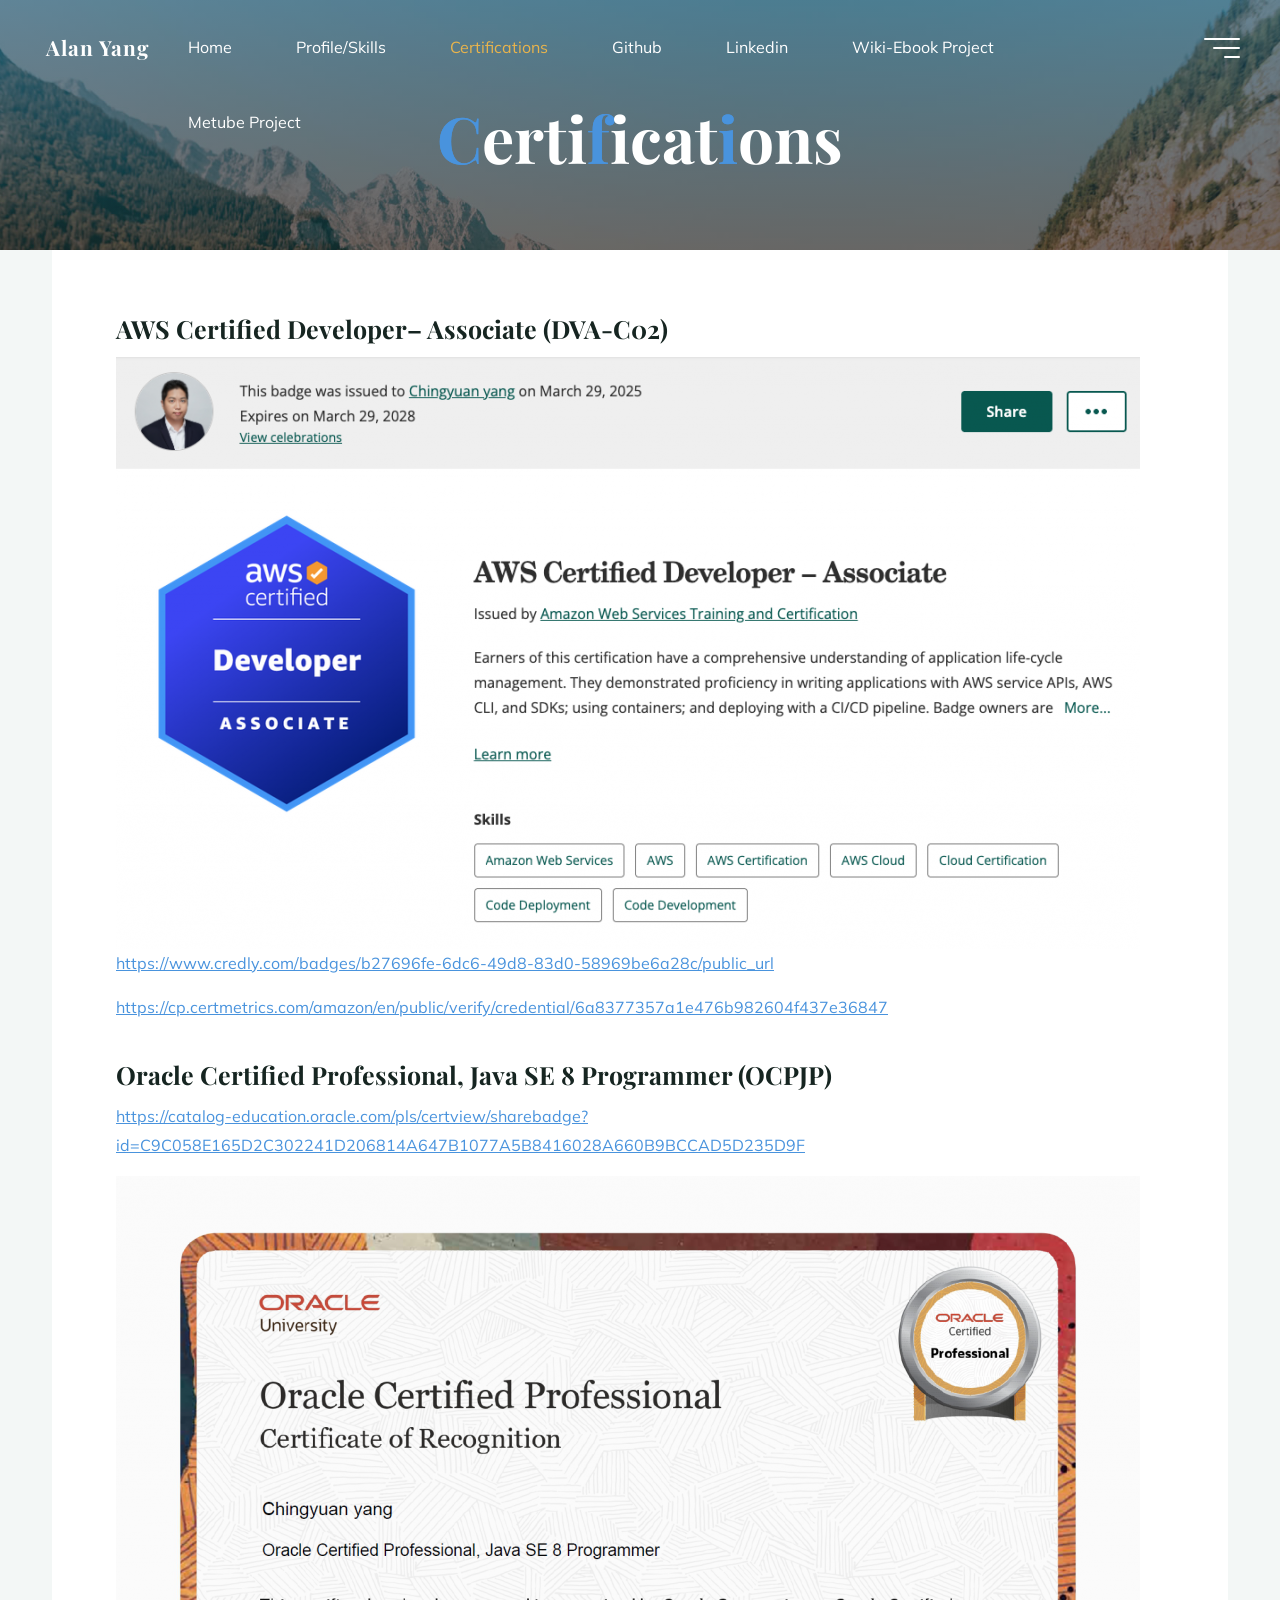
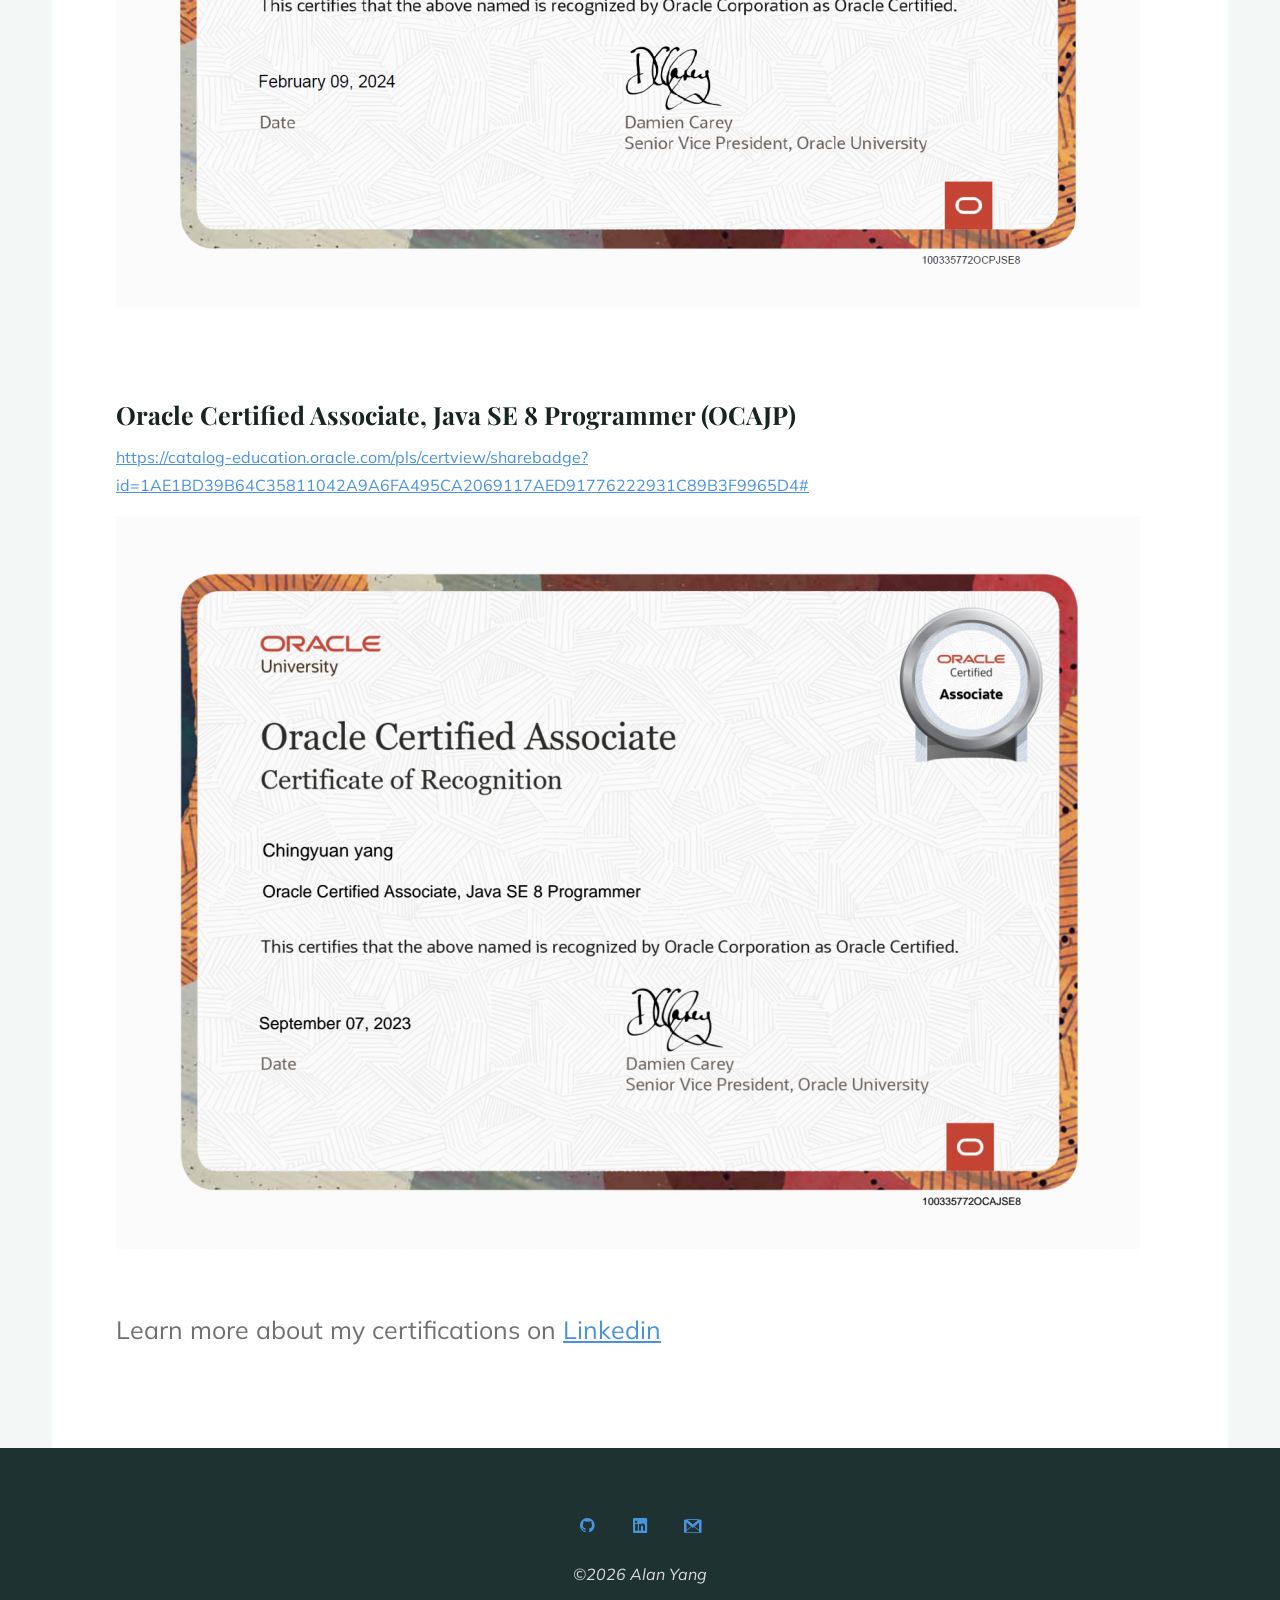
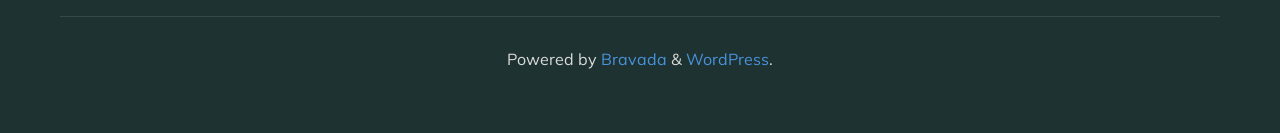
==== certifications/index.html @ 8ad92f8f "Initial static site" ====
<!doctype html>
<html lang="en-US">
  <head>
    <meta
      name="viewport"
      content="width=device-width, user-scalable=yes, initial-scale=1.0"
    />
    <meta http-equiv="X-UA-Compatible" content="IE=edge" />
    <meta charset="UTF-8" />
    <link rel="profile" href="http://gmpg.org/xfn/11" />
    <title>Certifications &#8211; Alan Yang</title>
    <meta name="robots" content="max-image-preview:large" />
    <link rel="dns-prefetch" href="//fonts.googleapis.com" />
    <link
      rel="alternate"
      type="application/rss+xml"
      title="Alan Yang &raquo; Feed"
      href="https://chingyuany.github.io/portfolio/feed/"
    />
    <link
      rel="alternate"
      type="application/rss+xml"
      title="Alan Yang &raquo; Comments Feed"
      href="https://chingyuany.github.io/portfolio/comments/feed/"
    />
    <link
      rel="alternate"
      title="oEmbed (JSON)"
      type="application/json+oembed"
      href="https://chingyuany.github.io/portfolio/wp-json/oembed/1.0/embed?url=https%3A%2F%2Falanyang.pw%2Fcertifications%2F"
    />
    <style id="wp-img-auto-sizes-contain-inline-css">
      img:is([sizes="auto" i], [sizes^="auto," i]) {
        contain-intrinsic-size: 3000px 1500px;
      }
      /*# sourceURL=wp-img-auto-sizes-contain-inline-css */
    </style>
    <style id="wp-emoji-styles-inline-css">
      img.wp-smiley,
      img.emoji {
        display: inline !important;
        border: none !important;
        box-shadow: none !important;
        height: 1em !important;
        width: 1em !important;
        margin: 0 0.07em !important;
        vertical-align: -0.1em !important;
        background: none !important;
        padding: 0 !important;
      }
      /*# sourceURL=wp-emoji-styles-inline-css */
    </style>
    <style id="wp-block-library-inline-css">
      :root {
        --wp-block-synced-color: #7a00df;
        --wp-block-synced-color--rgb: 122, 0, 223;
        --wp-bound-block-color: var(--wp-block-synced-color);
        --wp-editor-canvas-background: #ddd;
        --wp-admin-theme-color: #007cba;
        --wp-admin-theme-color--rgb: 0, 124, 186;
        --wp-admin-theme-color-darker-10: #006ba1;
        --wp-admin-theme-color-darker-10--rgb: 0, 107, 160.5;
        --wp-admin-theme-color-darker-20: #005a87;
        --wp-admin-theme-color-darker-20--rgb: 0, 90, 135;
        --wp-admin-border-width-focus: 2px;
      }
      @media (min-resolution: 192dpi) {
        :root {
          --wp-admin-border-width-focus: 1.5px;
        }
      }
      .wp-element-button {
        cursor: pointer;
      }
      :root .has-very-light-gray-background-color {
        background-color: #eee;
      }
      :root .has-very-dark-gray-background-color {
        background-color: #313131;
      }
      :root .has-very-light-gray-color {
        color: #eee;
      }
      :root .has-very-dark-gray-color {
        color: #313131;
      }
      :root .has-vivid-green-cyan-to-vivid-cyan-blue-gradient-background {
        background: linear-gradient(135deg, #00d084, #0693e3);
      }
      :root .has-purple-crush-gradient-background {
        background: linear-gradient(135deg, #34e2e4, #4721fb 50%, #ab1dfe);
      }
      :root .has-hazy-dawn-gradient-background {
        background: linear-gradient(135deg, #faaca8, #dad0ec);
      }
      :root .has-subdued-olive-gradient-background {
        background: linear-gradient(135deg, #fafae1, #67a671);
      }
      :root .has-atomic-cream-gradient-background {
        background: linear-gradient(135deg, #fdd79a, #004a59);
      }
      :root .has-nightshade-gradient-background {
        background: linear-gradient(135deg, #330968, #31cdcf);
      }
      :root .has-midnight-gradient-background {
        background: linear-gradient(135deg, #020381, #2874fc);
      }
      :root {
        --wp--preset--font-size--normal: 16px;
        --wp--preset--font-size--huge: 42px;
      }
      .has-regular-font-size {
        font-size: 1em;
      }
      .has-larger-font-size {
        font-size: 2.625em;
      }
      .has-normal-font-size {
        font-size: var(--wp--preset--font-size--normal);
      }
      .has-huge-font-size {
        font-size: var(--wp--preset--font-size--huge);
      }
      :root .has-text-align-center {
        text-align: center;
      }
      :root .has-text-align-left {
        text-align: left;
      }
      :root .has-text-align-right {
        text-align: right;
      }
      .has-fit-text {
        white-space: nowrap !important;
      }
      #end-resizable-editor-section {
        display: none;
      }
      .aligncenter {
        clear: both;
      }
      .items-justified-left {
        justify-content: flex-start;
      }
      .items-justified-center {
        justify-content: center;
      }
      .items-justified-right {
        justify-content: flex-end;
      }
      .items-justified-space-between {
        justify-content: space-between;
      }
      .screen-reader-text {
        word-wrap: normal !important;
        border: 0;
        clip-path: inset(50%);
        height: 1px;
        margin: -1px;
        overflow: hidden;
        padding: 0;
        position: absolute;
        width: 1px;
        word-break: normal !important;
      }
      .screen-reader-text:focus {
        background-color: #ddd;
        clip-path: none;
        color: #444;
        display: block;
        font-size: 1em;
        height: auto;
        left: 5px;
        line-height: normal;
        padding: 15px 23px 14px;
        text-decoration: none;
        top: 5px;
        width: auto;
        z-index: 100000;
      }
      html :where(.has-border-color) {
        border-style: solid;
      }
      html
        :where(
          [style^="border-color"],
          [style*=";border-color"],
          [style*="; border-color"]
        ) {
        border-style: solid;
      }
      html
        :where(
          [style^="border-top-color"],
          [style*=";border-top-color"],
          [style*="; border-top-color"]
        ) {
        border-top-style: solid;
      }
      html
        :where(
          [style^="border-right-color"],
          [style*=";border-right-color"],
          [style*="; border-right-color"]
        ) {
        border-right-style: solid;
      }
      html
        :where(
          [style^="border-bottom-color"],
          [style*=";border-bottom-color"],
          [style*="; border-bottom-color"]
        ) {
        border-bottom-style: solid;
      }
      html
        :where(
          [style^="border-left-color"],
          [style*=";border-left-color"],
          [style*="; border-left-color"]
        ) {
        border-left-style: solid;
      }
      html
        :where(
          [style^="border-width"],
          [style*=";border-width"],
          [style*="; border-width"]
        ) {
        border-style: solid;
      }
      html
        :where(
          [style^="border-top-width"],
          [style*=";border-top-width"],
          [style*="; border-top-width"]
        ) {
        border-top-style: solid;
      }
      html
        :where(
          [style^="border-right-width"],
          [style*=";border-right-width"],
          [style*="; border-right-width"]
        ) {
        border-right-style: solid;
      }
      html
        :where(
          [style^="border-bottom-width"],
          [style*=";border-bottom-width"],
          [style*="; border-bottom-width"]
        ) {
        border-bottom-style: solid;
      }
      html
        :where(
          [style^="border-left-width"],
          [style*=";border-left-width"],
          [style*="; border-left-width"]
        ) {
        border-left-style: solid;
      }
      html :where(img[class*="wp-image-"]) {
        height: auto;
        max-width: 100%;
      }
      :where(figure) {
        margin: 0 0 1em;
      }
      html :where(.is-position-sticky) {
        --wp-admin--admin-bar--position-offset: var(
          --wp-admin--admin-bar--height,
          0px
        );
      }
      @media screen and (max-width: 600px) {
        html :where(.is-position-sticky) {
          --wp-admin--admin-bar--position-offset: 0px;
        }
      }

      /*# sourceURL=/wp-includes/css/dist/block-library/common.min.css */
    </style>
    <style id="wp-block-heading-inline-css">
      h1:where(.wp-block-heading).has-background,
      h2:where(.wp-block-heading).has-background,
      h3:where(.wp-block-heading).has-background,
      h4:where(.wp-block-heading).has-background,
      h5:where(.wp-block-heading).has-background,
      h6:where(.wp-block-heading).has-background {
        padding: 1.25em 2.375em;
      }
      h1.has-text-align-left[style*="writing-mode"]:where(
          [style*="vertical-lr"]
        ),
      h1.has-text-align-right[style*="writing-mode"]:where(
          [style*="vertical-rl"]
        ),
      h2.has-text-align-left[style*="writing-mode"]:where(
          [style*="vertical-lr"]
        ),
      h2.has-text-align-right[style*="writing-mode"]:where(
          [style*="vertical-rl"]
        ),
      h3.has-text-align-left[style*="writing-mode"]:where(
          [style*="vertical-lr"]
        ),
      h3.has-text-align-right[style*="writing-mode"]:where(
          [style*="vertical-rl"]
        ),
      h4.has-text-align-left[style*="writing-mode"]:where(
          [style*="vertical-lr"]
        ),
      h4.has-text-align-right[style*="writing-mode"]:where(
          [style*="vertical-rl"]
        ),
      h5.has-text-align-left[style*="writing-mode"]:where(
          [style*="vertical-lr"]
        ),
      h5.has-text-align-right[style*="writing-mode"]:where(
          [style*="vertical-rl"]
        ),
      h6.has-text-align-left[style*="writing-mode"]:where(
          [style*="vertical-lr"]
        ),
      h6.has-text-align-right[style*="writing-mode"]:where(
          [style*="vertical-rl"]
        ) {
        rotate: 180deg;
      }
      /*# sourceURL=https://chingyuany.github.io/portfolio/d2543f05-cde2-4e4e-b334-9ea7fa13bbe0/wp-includes/blocks/heading/style.min.css */
    </style>
    <style id="wp-block-image-inline-css">
      .wp-block-image > a,
      .wp-block-image > figure > a {
        display: inline-block;
      }
      .wp-block-image img {
        box-sizing: border-box;
        height: auto;
        max-width: 100%;
        vertical-align: bottom;
      }
      @media not (prefers-reduced-motion) {
        .wp-block-image img.hide {
          visibility: hidden;
        }
        .wp-block-image img.show {
          animation: show-content-image 0.4s;
        }
      }
      .wp-block-image[style*="border-radius"] img,
      .wp-block-image[style*="border-radius"] > a {
        border-radius: inherit;
      }
      .wp-block-image.has-custom-border img {
        box-sizing: border-box;
      }
      .wp-block-image.aligncenter {
        text-align: center;
      }
      .wp-block-image.alignfull > a,
      .wp-block-image.alignwide > a {
        width: 100%;
      }
      .wp-block-image.alignfull img,
      .wp-block-image.alignwide img {
        height: auto;
        width: 100%;
      }
      .wp-block-image .aligncenter,
      .wp-block-image .alignleft,
      .wp-block-image .alignright,
      .wp-block-image.aligncenter,
      .wp-block-image.alignleft,
      .wp-block-image.alignright {
        display: table;
      }
      .wp-block-image .aligncenter > figcaption,
      .wp-block-image .alignleft > figcaption,
      .wp-block-image .alignright > figcaption,
      .wp-block-image.aligncenter > figcaption,
      .wp-block-image.alignleft > figcaption,
      .wp-block-image.alignright > figcaption {
        caption-side: bottom;
        display: table-caption;
      }
      .wp-block-image .alignleft {
        float: left;
        margin: 0.5em 1em 0.5em 0;
      }
      .wp-block-image .alignright {
        float: right;
        margin: 0.5em 0 0.5em 1em;
      }
      .wp-block-image .aligncenter {
        margin-left: auto;
        margin-right: auto;
      }
      .wp-block-image :where(figcaption) {
        margin-bottom: 1em;
        margin-top: 0.5em;
      }
      .wp-block-image.is-style-circle-mask img {
        border-radius: 9999px;
      }
      @supports ((-webkit-mask-image: none) or (mask-image: none)) or
        (-webkit-mask-image: none) {
        .wp-block-image.is-style-circle-mask img {
          border-radius: 0;
          -webkit-mask-image: url('data:image/svg+xml;utf8,<svg viewBox="0 0 100 100" xmlns="http://www.w3.org/2000/svg"><circle cx="50" cy="50" r="50"/></svg>');
          mask-image: url('data:image/svg+xml;utf8,<svg viewBox="0 0 100 100" xmlns="http://www.w3.org/2000/svg"><circle cx="50" cy="50" r="50"/></svg>');
          mask-mode: alpha;
          -webkit-mask-position: center;
          mask-position: center;
          -webkit-mask-repeat: no-repeat;
          mask-repeat: no-repeat;
          -webkit-mask-size: contain;
          mask-size: contain;
        }
      }
      :root
        :where(
          .wp-block-image.is-style-rounded img,
          .wp-block-image .is-style-rounded img
        ) {
        border-radius: 9999px;
      }
      .wp-block-image figure {
        margin: 0;
      }
      .wp-lightbox-container {
        display: flex;
        flex-direction: column;
        position: relative;
      }
      .wp-lightbox-container img {
        cursor: zoom-in;
      }
      .wp-lightbox-container img:hover + button {
        opacity: 1;
      }
      .wp-lightbox-container button {
        align-items: center;
        backdrop-filter: blur(16px) saturate(180%);
        background-color: rgba(90, 90, 90, 0.25);
        border: none;
        border-radius: 4px;
        cursor: zoom-in;
        display: flex;
        height: 20px;
        justify-content: center;
        opacity: 0;
        padding: 0;
        position: absolute;
        right: 16px;
        text-align: center;
        top: 16px;
        width: 20px;
        z-index: 100;
      }
      @media not (prefers-reduced-motion) {
        .wp-lightbox-container button {
          transition: opacity 0.2s ease;
        }
      }
      .wp-lightbox-container button:focus-visible {
        outline: 3px auto rgba(90, 90, 90, 0.25);
        outline: 3px auto -webkit-focus-ring-color;
        outline-offset: 3px;
      }
      .wp-lightbox-container button:hover {
        cursor: pointer;
        opacity: 1;
      }
      .wp-lightbox-container button:focus {
        opacity: 1;
      }
      .wp-lightbox-container button:focus,
      .wp-lightbox-container button:hover,
      .wp-lightbox-container
        button:not(:hover):not(:active):not(.has-background) {
        background-color: rgba(90, 90, 90, 0.25);
        border: none;
      }
      .wp-lightbox-overlay {
        box-sizing: border-box;
        cursor: zoom-out;
        height: 100vh;
        left: 0;
        overflow: hidden;
        position: fixed;
        top: 0;
        visibility: hidden;
        width: 100%;
        z-index: 100000;
      }
      .wp-lightbox-overlay .wp-lightbox-close-button {
        align-items: center;
        cursor: pointer;
        display: flex;
        font-family: inherit;
        gap: 8px;
        justify-content: center;
        line-height: 1;
        min-height: 40px;
        min-width: 40px;
        padding: 0 4px;
        position: absolute;
        right: calc(env(safe-area-inset-right) + 16px);
        top: calc(env(safe-area-inset-top) + 16px);
        z-index: 5000000;
      }
      .wp-lightbox-overlay .wp-lightbox-close-button:focus,
      .wp-lightbox-overlay .wp-lightbox-close-button:hover,
      .wp-lightbox-overlay
        .wp-lightbox-close-button:not(:hover):not(:active):not(
          .has-background
        ) {
        background: none;
        border: none;
      }
      .wp-lightbox-overlay
        .wp-lightbox-close-button:has(.wp-lightbox-close-text:not([hidden]))
        .wp-lightbox-close-icon
        svg {
        height: 1em;
        width: 1em;
      }
      .wp-lightbox-overlay .wp-lightbox-close-icon svg {
        display: block;
      }
      .wp-lightbox-overlay .wp-lightbox-navigation-button-next,
      .wp-lightbox-overlay .wp-lightbox-navigation-button-prev {
        align-items: center;
        bottom: 16px;
        cursor: pointer;
        display: flex;
        font-family: inherit;
        gap: 4px;
        justify-content: center;
        line-height: 1;
        min-height: 40px;
        min-width: 40px;
        padding: 0 8px;
        position: absolute;
        z-index: 2000002;
      }
      .wp-lightbox-overlay .wp-lightbox-navigation-button-next[hidden],
      .wp-lightbox-overlay .wp-lightbox-navigation-button-prev[hidden] {
        display: none;
      }
      @media (min-width: 960px) {
        .wp-lightbox-overlay .wp-lightbox-navigation-button-next,
        .wp-lightbox-overlay .wp-lightbox-navigation-button-prev {
          bottom: 50%;
          transform: translateY(-50%);
        }
      }
      .wp-lightbox-overlay .wp-lightbox-navigation-button-next:focus,
      .wp-lightbox-overlay .wp-lightbox-navigation-button-next:hover,
      .wp-lightbox-overlay
        .wp-lightbox-navigation-button-next:not(:hover):not(:active):not(
          .has-background
        ),
      .wp-lightbox-overlay .wp-lightbox-navigation-button-prev:focus,
      .wp-lightbox-overlay .wp-lightbox-navigation-button-prev:hover,
      .wp-lightbox-overlay
        .wp-lightbox-navigation-button-prev:not(:hover):not(:active):not(
          .has-background
        ) {
        background: none;
        border: none;
        padding: 0 8px;
      }
      .wp-lightbox-overlay
        .wp-lightbox-navigation-button-next:has(
          .wp-lightbox-navigation-text:not([hidden])
        )
        .wp-lightbox-navigation-icon
        svg,
      .wp-lightbox-overlay
        .wp-lightbox-navigation-button-prev:has(
          .wp-lightbox-navigation-text:not([hidden])
        )
        .wp-lightbox-navigation-icon
        svg {
        display: block;
        height: 1.5em;
        width: 1.5em;
      }
      .wp-lightbox-overlay .wp-lightbox-navigation-button-prev {
        left: calc(env(safe-area-inset-left) + 16px);
      }
      .wp-lightbox-overlay .wp-lightbox-navigation-button-next {
        right: calc(env(safe-area-inset-right) + 16px);
      }
      .wp-lightbox-overlay .wp-lightbox-navigation-icon svg {
        vertical-align: middle;
      }
      .wp-lightbox-overlay .lightbox-image-container {
        height: var(--wp--lightbox-container-height);
        left: 50%;
        overflow: hidden;
        position: absolute;
        top: 50%;
        transform: translate(-50%, -50%);
        transform-origin: top left;
        width: var(--wp--lightbox-container-width);
        z-index: 2000001;
      }
      .wp-lightbox-overlay .wp-block-image {
        align-items: center;
        box-sizing: border-box;
        display: flex;
        height: 100%;
        justify-content: center;
        margin: 0;
        position: relative;
        transform-origin: 0 0;
        width: 100%;
        z-index: 3000000;
      }
      .wp-lightbox-overlay .wp-block-image img {
        height: var(--wp--lightbox-image-height);
        min-height: var(--wp--lightbox-image-height);
        min-width: var(--wp--lightbox-image-width);
        width: var(--wp--lightbox-image-width);
      }
      .wp-lightbox-overlay .wp-block-image figcaption {
        display: none;
      }
      .wp-lightbox-overlay button {
        background: none;
        border: none;
      }
      .wp-lightbox-overlay .scrim {
        background-color: #fff;
        height: 100%;
        opacity: 0.9;
        position: absolute;
        width: 100%;
        z-index: 2000000;
      }
      .wp-lightbox-overlay.active {
        visibility: visible;
      }
      @media not (prefers-reduced-motion) {
        .wp-lightbox-overlay.active {
          animation: turn-on-visibility 0.25s both;
        }
        .wp-lightbox-overlay.active img {
          animation: turn-on-visibility 0.35s both;
        }
        .wp-lightbox-overlay.show-closing-animation:not(.active) {
          animation: turn-off-visibility 0.35s both;
        }
        .wp-lightbox-overlay.show-closing-animation:not(.active) img {
          animation: turn-off-visibility 0.25s both;
        }
        .wp-lightbox-overlay.zoom.active {
          animation: none;
          opacity: 1;
          visibility: visible;
        }
        .wp-lightbox-overlay.zoom.active .lightbox-image-container {
          animation: lightbox-zoom-in 0.4s;
        }
        .wp-lightbox-overlay.zoom.active .lightbox-image-container img {
          animation: none;
        }
        .wp-lightbox-overlay.zoom.active .scrim {
          animation: turn-on-visibility 0.4s forwards;
        }
        .wp-lightbox-overlay.zoom.show-closing-animation:not(.active) {
          animation: none;
        }
        .wp-lightbox-overlay.zoom.show-closing-animation:not(.active)
          .lightbox-image-container {
          animation: lightbox-zoom-out 0.4s;
        }
        .wp-lightbox-overlay.zoom.show-closing-animation:not(.active)
          .lightbox-image-container
          img {
          animation: none;
        }
        .wp-lightbox-overlay.zoom.show-closing-animation:not(.active) .scrim {
          animation: turn-off-visibility 0.4s forwards;
        }
      }
      @keyframes show-content-image {
        0% {
          visibility: hidden;
        }
        99% {
          visibility: hidden;
        }
        to {
          visibility: visible;
        }
      }
      @keyframes turn-on-visibility {
        0% {
          opacity: 0;
        }
        to {
          opacity: 1;
        }
      }
      @keyframes turn-off-visibility {
        0% {
          opacity: 1;
          visibility: visible;
        }
        99% {
          opacity: 0;
          visibility: visible;
        }
        to {
          opacity: 0;
          visibility: hidden;
        }
      }
      @keyframes lightbox-zoom-in {
        0% {
          transform: translate(
              calc(
                (-100vw + var(--wp--lightbox-scrollbar-width)) / 2 +
                  var(--wp--lightbox-initial-left-position)
              ),
              calc(-50vh + var(--wp--lightbox-initial-top-position))
            )
            scale(var(--wp--lightbox-scale));
        }
        to {
          transform: translate(-50%, -50%) scale(1);
        }
      }
      @keyframes lightbox-zoom-out {
        0% {
          transform: translate(-50%, -50%) scale(1);
          visibility: visible;
        }
        99% {
          visibility: visible;
        }
        to {
          transform: translate(
              calc(
                (-100vw + var(--wp--lightbox-scrollbar-width)) / 2 +
                  var(--wp--lightbox-initial-left-position)
              ),
              calc(-50vh + var(--wp--lightbox-initial-top-position))
            )
            scale(var(--wp--lightbox-scale));
          visibility: hidden;
        }
      }
      /*# sourceURL=https://chingyuany.github.io/portfolio/d2543f05-cde2-4e4e-b334-9ea7fa13bbe0/wp-includes/blocks/image/style.min.css */
    </style>
    <style id="wp-block-paragraph-inline-css">
      .is-small-text {
        font-size: 0.875em;
      }
      .is-regular-text {
        font-size: 1em;
      }
      .is-large-text {
        font-size: 2.25em;
      }
      .is-larger-text {
        font-size: 3em;
      }
      .has-drop-cap:not(:focus):first-letter {
        float: left;
        font-size: 8.4em;
        font-style: normal;
        font-weight: 100;
        line-height: 0.68;
        margin: 0.05em 0.1em 0 0;
        text-transform: uppercase;
      }
      body.rtl .has-drop-cap:not(:focus):first-letter {
        float: none;
        margin-left: 0.1em;
      }
      p.has-drop-cap.has-background {
        overflow: hidden;
      }
      :root :where(p.has-background) {
        padding: 1.25em 2.375em;
      }
      :where(p.has-text-color:not(.has-link-color)) a {
        color: inherit;
      }
      p.has-text-align-left[style*="writing-mode:vertical-lr"],
      p.has-text-align-right[style*="writing-mode:vertical-rl"] {
        rotate: 180deg;
      }
      /*# sourceURL=https://chingyuany.github.io/portfolio/d2543f05-cde2-4e4e-b334-9ea7fa13bbe0/wp-includes/blocks/paragraph/style.min.css */
    </style>

    <style id="classic-theme-styles-inline-css">
      /*! This file is auto-generated */
      .wp-block-button__link {
        color: #fff;
        background-color: #32373c;
        border-radius: 9999px;
        box-shadow: none;
        text-decoration: none;
        padding: calc(0.667em + 2px) calc(1.333em + 2px);
        font-size: 1.125em;
      }
      .wp-block-file__button {
        background: #32373c;
        color: #fff;
        text-decoration: none;
      }
      /*# sourceURL=/wp-includes/css/classic-themes.min.css */
    </style>

    <style id="global-styles-inline-css">
      :root {
        --wp--preset--aspect-ratio--square: 1;
        --wp--preset--aspect-ratio--4-3: 4/3;
        --wp--preset--aspect-ratio--3-4: 3/4;
        --wp--preset--aspect-ratio--3-2: 3/2;
        --wp--preset--aspect-ratio--2-3: 2/3;
        --wp--preset--aspect-ratio--16-9: 16/9;
        --wp--preset--aspect-ratio--9-16: 9/16;
        --wp--preset--color--black: #000000;
        --wp--preset--color--cyan-bluish-gray: #abb8c3;
        --wp--preset--color--white: #ffffff;
        --wp--preset--color--pale-pink: #f78da7;
        --wp--preset--color--vivid-red: #cf2e2e;
        --wp--preset--color--luminous-vivid-orange: #ff6900;
        --wp--preset--color--luminous-vivid-amber: #fcb900;
        --wp--preset--color--light-green-cyan: #7bdcb5;
        --wp--preset--color--vivid-green-cyan: #00d084;
        --wp--preset--color--pale-cyan-blue: #8ed1fc;
        --wp--preset--color--vivid-cyan-blue: #0693e3;
        --wp--preset--color--vivid-purple: #9b51e0;
        --wp--preset--color--accent-1: #4993dd;
        --wp--preset--color--accent-2: #0f8b8d;
        --wp--preset--color--headings: #162521;
        --wp--preset--color--sitetext: #707070;
        --wp--preset--color--sitebg: #ffffff;
        --wp--preset--gradient--vivid-cyan-blue-to-vivid-purple: linear-gradient(
          135deg,
          rgb(6, 147, 227) 0%,
          rgb(155, 81, 224) 100%
        );
        --wp--preset--gradient--light-green-cyan-to-vivid-green-cyan: linear-gradient(
          135deg,
          rgb(122, 220, 180) 0%,
          rgb(0, 208, 130) 100%
        );
        --wp--preset--gradient--luminous-vivid-amber-to-luminous-vivid-orange: linear-gradient(
          135deg,
          rgb(252, 185, 0) 0%,
          rgb(255, 105, 0) 100%
        );
        --wp--preset--gradient--luminous-vivid-orange-to-vivid-red: linear-gradient(
          135deg,
          rgb(255, 105, 0) 0%,
          rgb(207, 46, 46) 100%
        );
        --wp--preset--gradient--very-light-gray-to-cyan-bluish-gray: linear-gradient(
          135deg,
          rgb(238, 238, 238) 0%,
          rgb(169, 184, 195) 100%
        );
        --wp--preset--gradient--cool-to-warm-spectrum: linear-gradient(
          135deg,
          rgb(74, 234, 220) 0%,
          rgb(151, 120, 209) 20%,
          rgb(207, 42, 186) 40%,
          rgb(238, 44, 130) 60%,
          rgb(251, 105, 98) 80%,
          rgb(254, 248, 76) 100%
        );
        --wp--preset--gradient--blush-light-purple: linear-gradient(
          135deg,
          rgb(255, 206, 236) 0%,
          rgb(152, 150, 240) 100%
        );
        --wp--preset--gradient--blush-bordeaux: linear-gradient(
          135deg,
          rgb(254, 205, 165) 0%,
          rgb(254, 45, 45) 50%,
          rgb(107, 0, 62) 100%
        );
        --wp--preset--gradient--luminous-dusk: linear-gradient(
          135deg,
          rgb(255, 203, 112) 0%,
          rgb(199, 81, 192) 50%,
          rgb(65, 88, 208) 100%
        );
        --wp--preset--gradient--pale-ocean: linear-gradient(
          135deg,
          rgb(255, 245, 203) 0%,
          rgb(182, 227, 212) 50%,
          rgb(51, 167, 181) 100%
        );
        --wp--preset--gradient--electric-grass: linear-gradient(
          135deg,
          rgb(202, 248, 128) 0%,
          rgb(113, 206, 126) 100%
        );
        --wp--preset--gradient--midnight: linear-gradient(
          135deg,
          rgb(2, 3, 129) 0%,
          rgb(40, 116, 252) 100%
        );
        --wp--preset--font-size--small: 10px;
        --wp--preset--font-size--medium: 20px;
        --wp--preset--font-size--large: 25px;
        --wp--preset--font-size--x-large: 42px;
        --wp--preset--font-size--normal: 16px;
        --wp--preset--font-size--larger: 40px;
        --wp--preset--spacing--20: 0.44rem;
        --wp--preset--spacing--30: 0.67rem;
        --wp--preset--spacing--40: 1rem;
        --wp--preset--spacing--50: 1.5rem;
        --wp--preset--spacing--60: 2.25rem;
        --wp--preset--spacing--70: 3.38rem;
        --wp--preset--spacing--80: 5.06rem;
        --wp--preset--shadow--natural: 6px 6px 9px rgba(0, 0, 0, 0.2);
        --wp--preset--shadow--deep: 12px 12px 50px rgba(0, 0, 0, 0.4);
        --wp--preset--shadow--sharp: 6px 6px 0px rgba(0, 0, 0, 0.2);
        --wp--preset--shadow--outlined:
          6px 6px 0px -3px rgb(255, 255, 255), 6px 6px rgb(0, 0, 0);
        --wp--preset--shadow--crisp: 6px 6px 0px rgb(0, 0, 0);
      }
      .wp-block-button {
        --wp--preset--dimension--25: 25%;
        --wp--preset--dimension--50: 50%;
        --wp--preset--dimension--75: 75%;
        --wp--preset--dimension--100: 100%;
      }
      :where(body) {
        margin: 0;
      }
      :where(.is-layout-flex) {
        gap: 0.5em;
      }
      :where(.is-layout-grid) {
        gap: 0.5em;
      }
      body .is-layout-flex {
        display: flex;
      }
      .is-layout-flex {
        flex-wrap: wrap;
        align-items: center;
      }
      .is-layout-flex > :is(*, div) {
        margin: 0;
      }
      body .is-layout-grid {
        display: grid;
      }
      .is-layout-grid > :is(*, div) {
        margin: 0;
      }
      body {
        padding-top: 0px;
        padding-right: 0px;
        padding-bottom: 0px;
        padding-left: 0px;
      }
      :root :where(.wp-element-button, .wp-block-button__link) {
        background-color: #32373c;
        border-width: 0;
        color: #fff;
        font-family: inherit;
        font-size: inherit;
        font-style: inherit;
        font-weight: inherit;
        letter-spacing: inherit;
        line-height: inherit;
        padding-top: calc(0.667em + 2px);
        padding-right: calc(1.333em + 2px);
        padding-bottom: calc(0.667em + 2px);
        padding-left: calc(1.333em + 2px);
        text-decoration: none;
        text-transform: inherit;
      }
      .has-black-color {
        color: var(--wp--preset--color--black) !important;
      }
      .has-cyan-bluish-gray-color {
        color: var(--wp--preset--color--cyan-bluish-gray) !important;
      }
      .has-white-color {
        color: var(--wp--preset--color--white) !important;
      }
      .has-pale-pink-color {
        color: var(--wp--preset--color--pale-pink) !important;
      }
      .has-vivid-red-color {
        color: var(--wp--preset--color--vivid-red) !important;
      }
      .has-luminous-vivid-orange-color {
        color: var(--wp--preset--color--luminous-vivid-orange) !important;
      }
      .has-luminous-vivid-amber-color {
        color: var(--wp--preset--color--luminous-vivid-amber) !important;
      }
      .has-light-green-cyan-color {
        color: var(--wp--preset--color--light-green-cyan) !important;
      }
      .has-vivid-green-cyan-color {
        color: var(--wp--preset--color--vivid-green-cyan) !important;
      }
      .has-pale-cyan-blue-color {
        color: var(--wp--preset--color--pale-cyan-blue) !important;
      }
      .has-vivid-cyan-blue-color {
        color: var(--wp--preset--color--vivid-cyan-blue) !important;
      }
      .has-vivid-purple-color {
        color: var(--wp--preset--color--vivid-purple) !important;
      }
      .has-accent-1-color {
        color: var(--wp--preset--color--accent-1) !important;
      }
      .has-accent-2-color {
        color: var(--wp--preset--color--accent-2) !important;
      }
      .has-headings-color {
        color: var(--wp--preset--color--headings) !important;
      }
      .has-sitetext-color {
        color: var(--wp--preset--color--sitetext) !important;
      }
      .has-sitebg-color {
        color: var(--wp--preset--color--sitebg) !important;
      }
      .has-black-background-color {
        background-color: var(--wp--preset--color--black) !important;
      }
      .has-cyan-bluish-gray-background-color {
        background-color: var(--wp--preset--color--cyan-bluish-gray) !important;
      }
      .has-white-background-color {
        background-color: var(--wp--preset--color--white) !important;
      }
      .has-pale-pink-background-color {
        background-color: var(--wp--preset--color--pale-pink) !important;
      }
      .has-vivid-red-background-color {
        background-color: var(--wp--preset--color--vivid-red) !important;
      }
      .has-luminous-vivid-orange-background-color {
        background-color: var(
          --wp--preset--color--luminous-vivid-orange
        ) !important;
      }
      .has-luminous-vivid-amber-background-color {
        background-color: var(
          --wp--preset--color--luminous-vivid-amber
        ) !important;
      }
      .has-light-green-cyan-background-color {
        background-color: var(--wp--preset--color--light-green-cyan) !important;
      }
      .has-vivid-green-cyan-background-color {
        background-color: var(--wp--preset--color--vivid-green-cyan) !important;
      }
      .has-pale-cyan-blue-background-color {
        background-color: var(--wp--preset--color--pale-cyan-blue) !important;
      }
      .has-vivid-cyan-blue-background-color {
        background-color: var(--wp--preset--color--vivid-cyan-blue) !important;
      }
      .has-vivid-purple-background-color {
        background-color: var(--wp--preset--color--vivid-purple) !important;
      }
      .has-accent-1-background-color {
        background-color: var(--wp--preset--color--accent-1) !important;
      }
      .has-accent-2-background-color {
        background-color: var(--wp--preset--color--accent-2) !important;
      }
      .has-headings-background-color {
        background-color: var(--wp--preset--color--headings) !important;
      }
      .has-sitetext-background-color {
        background-color: var(--wp--preset--color--sitetext) !important;
      }
      .has-sitebg-background-color {
        background-color: var(--wp--preset--color--sitebg) !important;
      }
      .has-black-border-color {
        border-color: var(--wp--preset--color--black) !important;
      }
      .has-cyan-bluish-gray-border-color {
        border-color: var(--wp--preset--color--cyan-bluish-gray) !important;
      }
      .has-white-border-color {
        border-color: var(--wp--preset--color--white) !important;
      }
      .has-pale-pink-border-color {
        border-color: var(--wp--preset--color--pale-pink) !important;
      }
      .has-vivid-red-border-color {
        border-color: var(--wp--preset--color--vivid-red) !important;
      }
      .has-luminous-vivid-orange-border-color {
        border-color: var(
          --wp--preset--color--luminous-vivid-orange
        ) !important;
      }
      .has-luminous-vivid-amber-border-color {
        border-color: var(--wp--preset--color--luminous-vivid-amber) !important;
      }
      .has-light-green-cyan-border-color {
        border-color: var(--wp--preset--color--light-green-cyan) !important;
      }
      .has-vivid-green-cyan-border-color {
        border-color: var(--wp--preset--color--vivid-green-cyan) !important;
      }
      .has-pale-cyan-blue-border-color {
        border-color: var(--wp--preset--color--pale-cyan-blue) !important;
      }
      .has-vivid-cyan-blue-border-color {
        border-color: var(--wp--preset--color--vivid-cyan-blue) !important;
      }
      .has-vivid-purple-border-color {
        border-color: var(--wp--preset--color--vivid-purple) !important;
      }
      .has-accent-1-border-color {
        border-color: var(--wp--preset--color--accent-1) !important;
      }
      .has-accent-2-border-color {
        border-color: var(--wp--preset--color--accent-2) !important;
      }
      .has-headings-border-color {
        border-color: var(--wp--preset--color--headings) !important;
      }
      .has-sitetext-border-color {
        border-color: var(--wp--preset--color--sitetext) !important;
      }
      .has-sitebg-border-color {
        border-color: var(--wp--preset--color--sitebg) !important;
      }
      .has-vivid-cyan-blue-to-vivid-purple-gradient-background {
        background: var(
          --wp--preset--gradient--vivid-cyan-blue-to-vivid-purple
        ) !important;
      }
      .has-light-green-cyan-to-vivid-green-cyan-gradient-background {
        background: var(
          --wp--preset--gradient--light-green-cyan-to-vivid-green-cyan
        ) !important;
      }
      .has-luminous-vivid-amber-to-luminous-vivid-orange-gradient-background {
        background: var(
          --wp--preset--gradient--luminous-vivid-amber-to-luminous-vivid-orange
        ) !important;
      }
      .has-luminous-vivid-orange-to-vivid-red-gradient-background {
        background: var(
          --wp--preset--gradient--luminous-vivid-orange-to-vivid-red
        ) !important;
      }
      .has-very-light-gray-to-cyan-bluish-gray-gradient-background {
        background: var(
          --wp--preset--gradient--very-light-gray-to-cyan-bluish-gray
        ) !important;
      }
      .has-cool-to-warm-spectrum-gradient-background {
        background: var(
          --wp--preset--gradient--cool-to-warm-spectrum
        ) !important;
      }
      .has-blush-light-purple-gradient-background {
        background: var(--wp--preset--gradient--blush-light-purple) !important;
      }
      .has-blush-bordeaux-gradient-background {
        background: var(--wp--preset--gradient--blush-bordeaux) !important;
      }
      .has-luminous-dusk-gradient-background {
        background: var(--wp--preset--gradient--luminous-dusk) !important;
      }
      .has-pale-ocean-gradient-background {
        background: var(--wp--preset--gradient--pale-ocean) !important;
      }
      .has-electric-grass-gradient-background {
        background: var(--wp--preset--gradient--electric-grass) !important;
      }
      .has-midnight-gradient-background {
        background: var(--wp--preset--gradient--midnight) !important;
      }
      .has-small-font-size {
        font-size: var(--wp--preset--font-size--small) !important;
      }
      .has-medium-font-size {
        font-size: var(--wp--preset--font-size--medium) !important;
      }
      .has-large-font-size {
        font-size: var(--wp--preset--font-size--large) !important;
      }
      .has-x-large-font-size {
        font-size: var(--wp--preset--font-size--x-large) !important;
      }
      .has-normal-font-size {
        font-size: var(--wp--preset--font-size--normal) !important;
      }
      .has-larger-font-size {
        font-size: var(--wp--preset--font-size--larger) !important;
      }
      /*# sourceURL=global-styles-inline-css */
    </style>

    <link
      rel="stylesheet"
      id="bravada-themefonts-css"
      href="https://chingyuany.github.io/portfolio/d2543f05-cde2-4e4e-b334-9ea7fa13bbe0/wp-content/themes/bravada/resources/fonts/fontfaces.css?ver=1.1.4"
      media="all"
    />
    <link
      rel="stylesheet"
      id="bravada-googlefonts-css"
      href="//fonts.googleapis.com/css?family=Muli:|Playfair+Display:|Muli:100,200,300,400,500,600,700,800,900|Playfair+Display:700&#038;ver=1.1.4"
      media="all"
    />
    <link
      rel="stylesheet"
      id="bravada-main-css"
      href="https://chingyuany.github.io/portfolio/d2543f05-cde2-4e4e-b334-9ea7fa13bbe0/wp-content/themes/bravada/style.css?ver=1.1.4"
      media="all"
    />
    <style id="bravada-main-inline-css">
      body:not(.bravada-landing-page) #container,
      #colophon-inside,
      .footer-inside,
      #breadcrumbs-container-inside {
        margin: 0 auto;
        max-width: 1240px;
      }
      body:not(.bravada-landing-page) #container {
        max-width: calc(1240px - 4em);
      }
      #primary {
        width: 320px;
      }
      #secondary {
        width: 320px;
      }
      #container.one-column .main {
        width: 100%;
      }
      #container.two-columns-right #secondary {
        float: right;
      }
      #container.two-columns-right .main,
      .two-columns-right #breadcrumbs {
        width: calc(100% - 320px);
        float: left;
      }
      #container.two-columns-left #primary {
        float: left;
      }
      #container.two-columns-left .main,
      .two-columns-left #breadcrumbs {
        width: calc(100% - 320px);
        float: right;
      }
      #container.three-columns-right #primary,
      #container.three-columns-left #primary,
      #container.three-columns-sided #primary {
        float: left;
      }
      #container.three-columns-right #secondary,
      #container.three-columns-left #secondary,
      #container.three-columns-sided #secondary {
        float: left;
      }
      #container.three-columns-right #primary,
      #container.three-columns-left #secondary {
        margin-left: 0%;
        margin-right: 0%;
      }
      #container.three-columns-right .main,
      .three-columns-right #breadcrumbs {
        width: calc(100% - 640px);
        float: left;
      }
      #container.three-columns-left .main,
      .three-columns-left #breadcrumbs {
        width: calc(100% - 640px);
        float: right;
      }
      #container.three-columns-sided #secondary {
        float: right;
      }
      #container.three-columns-sided .main,
      .three-columns-sided #breadcrumbs {
        width: calc(100% - 640px);
        float: right;
      }
      .three-columns-sided #breadcrumbs {
        margin: 0 calc(0% + 320px) 0 -1920px;
      }
      html {
        font-family: Muli;
        font-size: 16px;
        font-weight: 400;
        line-height: 1.8;
      }
      #site-title {
        font-family: Playfair Display;
        font-size: 1.3em;
        font-weight: 700;
      }
      #site-text {
      }
      nav#mobile-menu #mobile-nav a {
        font-family: Playfair Display;
        font-size: 2.5em;
        font-weight: 700;
        font-size: clamp(1.3rem, 5vw, 2.5em);
      }
      nav#mobile-menu #mobile-nav ul.sub-menu a {
        font-size: clamp(1.1rem, 4vw, 2em);
      }
      nav#mobile-menu input[type="search"] {
        font-family: Playfair Display;
      }
      .widget-title,
      #comments-title,
      #reply-title,
      .related-posts .related-main-title,
      .main .author-info .page-title {
        font-family: Playfair Display;
        font-size: 1.2em;
        font-weight: 700;
        line-height: 2;
        margin-bottom: 0.5em;
      }
      .widget-title::after,
      #comments-title::after,
      #reply-title::after,
      .related-posts .related-main-title::after {
        margin-bottom: 0.5em;
      }
      .widget-container {
        font-family: Muli;
        font-size: 1em;
        font-weight: 400;
      }
      .widget-container ul li {
        line-height: 1.8;
      }
      .entry-title,
      .main .page-title {
        font-family: Playfair Display;
        font-size: 1.7em;
        font-weight: 700;
      }
      body:not(.single) .entry-meta > span {
        font-family: Muli;
        font-size: 1em;
        font-weight: 300;
      } /* single post titles/metas */
      #header-page-title .entry-title,
      .singular-title,
      .lp-staticslider .staticslider-caption-title,
      .seriousslider-theme .seriousslider-caption-title {
        font-family: Playfair Display;
        font-size: 5em;
        font-weight: 700;
        font-size: clamp(2.5em, 5vw, 5em);
        line-height: 1.3;
      }
      .single .entry-meta > span {
        font-family: Muli;
        font-size: 1.1em;
        font-weight: 300;
      }
      h1 {
        font-size: 2.33em;
      }
      h2 {
        font-size: 2.06em;
      }
      h3 {
        font-size: 1.79em;
      }
      h4 {
        font-size: 1.52em;
      }
      h5 {
        font-size: 1.25em;
      }
      h6 {
        font-size: 0.98em;
      }
      h1,
      h2,
      h3,
      h4 {
        font-family: Playfair Display;
        font-weight: 700;
      }
      .entry-content h1,
      .entry-summary h1,
      .entry-content h2,
      .entry-summary h2,
      .entry-content h3,
      .entry-summary h3,
      .entry-content h4,
      .entry-summary h4,
      .entry-content h5,
      .entry-summary h5,
      .entry-content h6,
      .entry-summary h6 {
        line-height: 1.2;
        margin-bottom: 0.5em;
      }
      .lp-section-header .lp-section-desc,
      .lp-box-title,
      .lp-tt-title,
      #nav-fixed a + a,
      #nav-below span,
      .lp-blocks.lp-blocks1 .lp-block .lp-block-readmore {
        font-family: Playfair Display;
      }
      .lp-section-header .lp-section-title {
        font-family: Muli;
      }
      blockquote cite {
        font-family: Muli;
      }
      :root {
        --bravada-accent-1: #4993dd;
        --bravada-accent-2: #0f8b8d;
      }
      .bravada-accent-1 {
        color: #4993dd;
      }
      .bravada-accent-2 {
        color: #0f8b8d;
      }
      .bravada-accent-1-bg {
        background-color: #4993dd;
      }
      .bravada-accent-2-bg {
        background-color: #0f8b8d;
      }
      body {
        color: #707070;
        background-color: #f3f7f6;
      }
      .lp-staticslider .staticslider-caption-text a {
        color: #ffffff;
      }
      #site-header-main,
      .menu-search-animated .searchform input[type="search"],
      #access .menu-search-animated .searchform,
      .site-header-bottom-fixed,
      .bravada-over-menu
        .site-header-bottom.header-fixed
        .site-header-bottom-fixed {
        background-color: #ffffff;
      }
      .bravada-over-menu .site-header-bottom-fixed {
        background: transparent;
      }
      .bravada-over-menu .header-fixed.site-header-bottom #site-title a,
      .bravada-over-menu .header-fixed.site-header-bottom #site-description {
        color: #4993dd;
      }
      .bravada-over-menu #site-title a,
      .bravada-over-menu #site-description,
      .bravada-over-menu #access > div > ul > li,
      .bravada-over-menu #access > div > ul > li > a,
      .bravada-over-menu .site-header-bottom:not(.header-fixed) #nav-toggle,
      #breadcrumbs-container span,
      #breadcrumbs-container a,
      #breadcrumbs-container i {
        color: #ffffff;
      }
      #bmobile #site-title a {
        color: #4993dd;
      }
      #site-title a::before {
        background: #4993dd;
      }
      body:not(.bravada-over-menu) .site-header-bottom #site-title a::before,
      .bravada-over-menu
        .header-fixed.site-header-bottom
        #site-title
        a::before {
        background: #0f8b8d;
      }
      body:not(.bravada-over-menu) .site-header-bottom #site-title a:hover {
        color: #4993dd;
      }
      #site-title a:hover::before {
        background: #0f8b8d;
      }
      #access > div > ul > li,
      #access > div > ul > li > a,
      .bravada-over-menu
        .header-fixed.site-header-bottom
        #access
        > div
        > ul
        > li:not([class*="current"]),
      .bravada-over-menu
        .header-fixed.site-header-bottom
        #access
        > div
        > ul
        > li:not([class*="current"])
        > a {
        color: #444444;
      }
      .hamburger span {
        background-color: #444444;
      }
      #mobile-menu,
      nav#mobile-menu #mobile-nav a {
        color: #ffffff;
      }
      nav#mobile-menu #mobile-nav > li.current_page_item > a,
      nav#mobile-menu #mobile-nav > li.current-menu-item > a,
      nav#mobile-menu #mobile-nav > li.current_page_ancestor > a,
      nav#mobile-menu #mobile-nav > li.current-menu-ancestor > a,
      nav#mobile-menu #mobile-nav a:hover {
        color: #4993dd;
      }
      nav#mobile-menu {
        color: #ffffff;
        background-color: #066664;
      }
      #mobile-nav .searchform input[type="search"] {
        border-color: #ffffff;
      }
      .burgermenu-active.bravada-over-menu
        .site-header-bottom.header-fixed
        .site-header-bottom-fixed {
        background-color: transparent;
      }
      .burgermenu-active.bravada-over-menu .site-header-bottom .hamburger span {
        background-color: #ffffff;
      }
      .bravada-over-menu:not(.burgermenu-active)
        .site-header-bottom:not(.header-fixed)
        .hamburger
        span {
        background-color: #ffffff;
      }
      .bravada-over-menu
        .header-fixed.site-header-bottom
        .side-section-element.widget_cryout_socials
        a:hover::before,
      .side-section-element.widget_cryout_socials a:hover::before {
        color: #ffffff;
      }
      #access ul.sub-menu li a,
      #access ul.children li a,
      .topmenu ul li a {
        color: #ffffff;
      }
      #access ul.sub-menu li a,
      #access ul.children li a {
        background-color: #066664;
      }
      #access ul.sub-menu li a:hover,
      #access ul.children li a:hover {
        color: #4993dd;
      }
      #access > div > ul > li.current_page_item > a,
      #access > div > ul > li.current-menu-item > a,
      #access > div > ul > li.current_page_ancestor > a,
      #access > div > ul > li.current-menu-ancestor > a,
      .bravada-over-menu
        .header-fixed.site-header-bottom
        #access
        > div
        > ul
        > li
        > a {
        color: #e9b44c;
      }
      #access ul.children > li.current_page_item > a,
      #access ul.sub-menu > li.current-menu-item > a,
      #access ul.children > li.current_page_ancestor > a,
      #access ul.sub-menu > li.current-menu-ancestor > a {
        opacity: 0.95;
      }
      #access > div > ul ul > li a:not(:only-child)::after {
        border-left-color: #066664;
      }
      #access > div > ul > li > ul::before {
        border-bottom-color: #066664;
      }
      #access ul li.special1 > a {
        background-color: #f0f0f0;
      }
      #access ul li.special2 > a {
        background-color: #444444;
        color: #ffffff;
      }
      #access ul li.accent1 > a {
        background-color: #4993dd;
        color: #ffffff;
      }
      #access ul li.accent2 > a {
        background-color: #0f8b8d;
        color: #ffffff;
      }
      #access ul li.accent1 > a:hover,
      #access ul li.accent2 > a:hover {
        color: #ffffff;
      }
      #access > div > ul > li.accent1 > a > span::before,
      #access > div > ul > li.accent2 > a > span::before {
        background-color: #ffffff;
      }
      article.hentry,
      body:not(.blog):not(.page-template-template-blog):not(.archive):not(
          .search
        )
        #container:not(.bravada-landing-page)
        .main,
      body.bravada-boxed-layout:not(.bravada-landing-page) #container {
        background-color: #ffffff;
      }
      .pagination span {
        color: #0f8b8d;
      }
      .pagination a:hover {
        background-color: #4993dd;
        color: #ffffff;
      }
      #header-overlay,
      .lp-staticslider::after,
      .seriousslider-theme .item::after {
        background-color: #08415c;
        background: -webkit-linear-gradient(90deg, #08415c 0%, #1c110a 100%);
        background: linear-gradient(180deg, #08415c 0%, #1c110a 100%);
        opacity: 0.6;
        pointer-events: none;
      }
      #header-page-title #header-page-title-inside,
      #header-page-title .entry-title,
      #header-page-title .entry-meta span,
      #header-page-title .entry-meta a,
      #header-page-title .entry-meta time,
      #header-page-title .entry-meta .icon-metas::before,
      #header-page-title .byline,
      #header-page-title #breadcrumbs-nav,
      .lp-staticslider .staticslider-caption-inside,
      .seriousslider-theme .seriousslider-caption-inside {
        color: #ffffff;
      }
      #colophon,
      #footer {
        background-color: #1e3231;
        color: #dbdbdb;
      }
      .post-thumbnail-container .featured-image-overlay::before {
        background-color: #4993dd;
        background: -webkit-gradient(
          linear,
          left top,
          left bottom,
          from(#4993dd),
          to(#0f8b8d)
        );
        background: linear-gradient(to bottom, #4993dd, #0f8b8d);
      }
      .post-thumbnail-container .featured-image-overlay::after {
        background-color: #4993dd;
        background: -webkit-gradient(
          linear,
          left top,
          left bottom,
          from(#4993dd),
          to(#0f8b8d)
        );
        background: linear-gradient(to bottom, #0f8b8d, #4993dd);
      }
      .main
        #content-masonry
        .post-thumbnail-container:hover
        + .entry-after-image
        .entry-title
        a {
        color: #4993dd;
      }
      @media (max-width: 720px) {
        .bravada-magazine-one
          .main
          #content-masonry
          .post-thumbnail-container
          + .entry-after-image {
          background-color: #ffffff;
        }
      }
      .entry-title a:active,
      .entry-title a:hover {
        color: #4993dd;
      }
      span.entry-format {
        color: #4993dd;
      }
      .main #content-masonry .format-link .entry-content a {
        background-color: #4993dd;
        color: #ffffff;
      }
      .main #content-masonry .format-link::after {
        color: #ffffff;
      }
      .cryout article.hentry.format-image,
      .cryout article.hentry.format-audio,
      .cryout article.hentry.format-video {
        background-color: #ffffff;
      }
      .format-aside,
      .format-quote {
        border-color: #eeeeee;
      }
      .single .author-info {
        border-color: #eeeeee;
      }
      .entry-content h5,
      .entry-content h6,
      .lp-text-content h5,
      .lp-text-content h6 {
        color: #0f8b8d;
      }
      .entry-content blockquote::before,
      .entry-content blockquote::after {
        color: rgba(112, 112, 112, 0.2);
      }
      .entry-content h1,
      .entry-content h2,
      .entry-content h3,
      .entry-content h4,
      .lp-text-content h1,
      .lp-text-content h2,
      .lp-text-content h3,
      .lp-text-content h4 {
        color: #162521;
      }
      .entry-title,
      .page-title {
        color: #162521;
      }
      a {
        color: #4993dd;
      }
      a:hover,
      .widget-area a,
      .entry-meta span a:hover,
      .comments-link a {
        color: #0f8b8d;
      }
      .comments-link a:hover,
      .widget-area a:hover {
        color: #4993dd;
      }
      .socials a::before,
      .socials a:hover::before {
        color: #4993dd;
      }
      .socials a::after,
      .socials a:hover::after {
        color: #0f8b8d;
      }
      .bravada-normalizedtags #content .tagcloud a {
        color: #ffffff;
        background-color: #4993dd;
      }
      .bravada-normalizedtags #content .tagcloud a:hover {
        background-color: #0f8b8d;
      }
      #nav-fixed i {
        background-color: #dbdbdb;
      }
      #nav-fixed .nav-next:hover i,
      #nav-fixed .nav-previous:hover i {
        background-color: #0f8b8d;
      }
      #nav-fixed a:hover + a,
      #nav-fixed a + a:hover {
        background-color: rgba(15, 139, 141, 1);
      }
      #nav-fixed i,
      #nav-fixed span {
        color: #ffffff;
      }
      button#toTop i::before {
        color: #4993dd;
      }
      button#toTop i::after {
        color: #0f8b8d;
      }
      @media (max-width: 800px) {
        .cryout #footer-bottom .footer-inside {
          padding-top: 2.5em;
        }
        .cryout .footer-inside a#toTop {
          background-color: #4993dd;
          color: #f3f7f6;
        }
        .cryout .footer-inside a#toTop:hover {
          opacity: 0.8;
        }
      }
      .entry-meta .icon-metas:before {
        color: #b5b5b5;
      }
      #site-title span a::before {
        width: calc(100% - 10em);
      }
      .bravada-caption-one .main .wp-caption .wp-caption-text {
        border-bottom-color: #eeeeee;
      }
      .bravada-caption-two .main .wp-caption .wp-caption-text {
        background-color: #f5f5f5;
      }
      .bravada-image-one .entry-content img[class*="align"],
      .bravada-image-one .entry-summary img[class*="align"],
      .bravada-image-two .entry-content img[class*="align"],
      .bravada-image-two .entry-summary img[class*="align"] {
        border-color: #eeeeee;
      }
      .bravada-image-five .entry-content img[class*="align"],
      .bravada-image-five .entry-summary img[class*="align"] {
        border-color: #4993dd;
      }
      .entry-summary .excerpt-fade {
        background-image: linear-gradient(to left, #ffffff, transparent);
      } /* diffs */
      span.edit-link a.post-edit-link,
      span.edit-link a.post-edit-link:hover,
      span.edit-link .icon-edit:before {
        color: #707070;
      }
      .searchform {
        border-color: #ebebeb;
      }
      .entry-meta span,
      .entry-meta a,
      .entry-utility span,
      .entry-utility a,
      .entry-meta time,
      #breadcrumbs-nav {
        color: #a7a7a7;
      }
      .main #content-masonry .post-thumbnail-container span.bl_categ,
      .main #content-masonry .post-thumbnail-container .comments-link {
        background-color: #ffffff;
      }
      .footermenu ul li span.sep {
        color: #4993dd;
      }
      .entry-meta a::after,
      .entry-utility a::after {
        background: #0f8b8d;
      }
      #header-page-title .category-metas a {
        color: #4993dd;
      }
      .entry-meta .author:hover .avatar {
        border-color: #4993dd;
      }
      .animated-title span.cry-single.animated-letter,
      .animated-title span.cry-double.animated-letter {
        color: #4993dd;
      }
      span.entry-sticky {
        color: #0f8b8d;
      }
      #commentform {
      }
      code,
      #nav-below .nav-previous a::before,
      #nav-below .nav-next a::before {
        background-color: #eeeeee;
      }
      #nav-below .nav-previous::after,
      #nav-below .nav-next::after {
        background-color: #4993dd;
      }
      pre,
      .comment-author {
        border-color: #eeeeee;
      }
      .commentlist .comment-area,
      .commentlist .pingback {
        border-color: #f3f3f3;
      }
      .commentlist img.avatar {
        background-color: #ffffff;
      }
      .comment-meta a {
        color: #bfbfbf;
      }
      .commentlist .reply a,
      .commentlist .author-name,
      .commentlist .author-name a {
        background-color: #4993dd;
        color: #ffffff;
      }
      .commentlist .reply a:hover {
        background-color: #0f8b8d;
      }
      select,
      input[type],
      textarea {
        color: #707070;
        background-color: #f5f5f5;
      }
      .sidey select {
        background-color: #ffffff;
      }
      .searchform .searchsubmit {
        background: #4993dd;
      }
      .searchform:hover .searchsubmit {
        background: #0f8b8d;
      }
      .searchform input[type="search"],
      .searchform input[type="search"]:hover,
      .searchform input[type="search"]:focus {
        background-color: #ffffff;
      }
      input[type]:hover,
      textarea:hover,
      select:hover,
      input[type]:focus,
      textarea:focus,
      select:focus {
        border-color: #dcdcdc;
      }
      button,
      input[type="button"],
      input[type="submit"],
      input[type="reset"] {
        background-color: #4993dd;
        color: #ffffff;
      }
      button:hover,
      input[type="button"]:hover,
      input[type="submit"]:hover,
      input[type="reset"]:hover {
        background-color: #0f8b8d;
      }
      .comment-form-author input,
      .comment-form-email input,
      .comment-form-url input,
      .comment-form-comment textarea {
        background-color: #f0f0f0;
      }
      .comment-form-author input:hover,
      .comment-form-email input:hover,
      .comment-form-url input:hover,
      .comment-form-comment textarea:hover,
      .comment-form-author input:focus,
      .comment-form-email input:focus,
      .comment-form-url input:focus,
      .comment-form-comment textarea:focus {
        background-color: #4993dd;
        color: #ffffff;
      }
      .comment-form-author,
      .comment-form-email {
        border-color: #ffffff;
      }
      hr {
        background-color: #f0f0f0;
      }
      .cryout-preloader-inside .bounce1 {
        background-color: #4993dd;
      }
      .cryout-preloader-inside .bounce2 {
        background-color: #0f8b8d;
      }
      .page-header.pad-container {
        background-color: #ffffff;
      } /* gutenberg */
      .wp-block-image.alignwide {
        margin-left: calc((0% + 4em) * -1);
        margin-right: calc((0% + 4em) * -1);
      }
      .wp-block-image.alignwide img {
        width: calc(100% + 8em);
        max-width: calc(100% + 8em);
      }
      .has-accent-1-color,
      .has-accent-1-color:hover {
        color: #4993dd;
      }
      .has-accent-2-color,
      .has-accent-2-color:hover {
        color: #0f8b8d;
      }
      .has-headings-color,
      .has-headings-color:hover {
        color: #162521;
      }
      .has-sitetext-color,
      .has-sitetext-color:hover {
        color: #707070;
      }
      .has-sitebg-color,
      .has-sitebg-color:hover {
        color: #ffffff;
      }
      .has-accent-1-background-color {
        background-color: #4993dd;
      }
      .has-accent-2-background-color {
        background-color: #0f8b8d;
      }
      .has-headings-background-color {
        background-color: #162521;
      }
      .has-sitetext-background-color {
        background-color: #707070;
      }
      .has-sitebg-background-color {
        background-color: #ffffff;
      }
      .has-small-font-size {
        font-size: 13px;
      }
      .has-regular-font-size {
        font-size: 16px;
      }
      .has-large-font-size {
        font-size: 19px;
      }
      .has-larger-font-size {
        font-size: 23px;
      }
      .has-huge-font-size {
        font-size: 23px;
      } /* woocommerce */
      .woocommerce-thumbnail-container .woocommerce-buttons-container a,
      .woocommerce-page #respond input#submit.alt,
      .woocommerce a.button.alt,
      .woocommerce-page button.button.alt,
      .woocommerce input.button.alt,
      .woocommerce #respond input#submit,
      .woocommerce a.button,
      .woocommerce button.button,
      .woocommerce input.button {
      }
      .woocommerce ul.products li.product .woocommerce-loop-category__title,
      .woocommerce ul.products li.product .woocommerce-loop-product__title,
      .woocommerce ul.products li.product h3,
      .woocommerce div.product .product_title,
      .woocommerce .woocommerce-tabs h2 {
        font-family: Muli;
      }
      .woocommerce ul.products li.product .woocommerce-loop-category__title,
      .woocommerce ul.products li.product .woocommerce-loop-product__title,
      .woocommerce ul.products li.product h3,
      .woocommerce .star-rating {
        color: #0f8b8d;
      }
      .woocommerce #respond input#submit,
      .woocommerce a.button,
      .woocommerce button.button,
      .woocommerce input.button {
        background-color: #4993dd;
        color: #ffffff;
        line-height: 1.8;
      }
      .woocommerce #respond input#submit:hover,
      .woocommerce a.button:hover,
      .woocommerce button.button:hover,
      .woocommerce input.button:hover {
        background-color: #0f8b8d;
        color: #ffffff;
      }
      .woocommerce-page #respond input#submit.alt,
      .woocommerce a.button.alt,
      .woocommerce-page button.button.alt,
      .woocommerce input.button.alt {
        color: #4993dd;
        line-height: 1.8;
      }
      .woocommerce-page #respond input#submit.alt::after,
      .woocommerce a.button.alt::after,
      .woocommerce-page button.button.alt::after,
      .woocommerce input.button.alt::after {
        content: "";
        position: absolute;
        left: 0;
        top: 0;
        width: 100%;
        height: 100%;
        outline: 2px solid;
        -webkit-transition: 0.3s ease all;
        transition: 0.3s ease all;
      }
      .woocommerce-page #respond input#submit.alt:hover::after,
      .woocommerce a.button.alt:hover::after,
      .woocommerce-page button.button.alt:hover::after,
      .woocommerce input.button.alt:hover::after {
        opacity: 0;
        -webkit-transform: scale(1.2, 1.4);
        transform: scale(1.2, 1.4);
      }
      .woocommerce-page #respond input#submit.alt:hover,
      .woocommerce a.button.alt:hover,
      .woocommerce-page button.button.alt:hover,
      .woocommerce input.button.alt:hover {
        color: #0f8b8d;
      }
      .woocommerce div.product .woocommerce-tabs ul.tabs li.active {
        border-bottom-color: #ffffff;
      }
      .woocommerce #respond input#submit.alt.disabled,
      .woocommerce #respond input#submit.alt.disabled:hover,
      .woocommerce #respond input#submit.alt:disabled,
      .woocommerce #respond input#submit.alt:disabled:hover,
      .woocommerce #respond input#submit.alt[disabled]:disabled,
      .woocommerce #respond input#submit.alt[disabled]:disabled:hover,
      .woocommerce a.button.alt.disabled,
      .woocommerce a.button.alt.disabled:hover,
      .woocommerce a.button.alt:disabled,
      .woocommerce a.button.alt:disabled:hover,
      .woocommerce a.button.alt[disabled]:disabled,
      .woocommerce a.button.alt[disabled]:disabled:hover,
      .woocommerce button.button.alt.disabled,
      .woocommerce button.button.alt.disabled:hover,
      .woocommerce button.button.alt:disabled,
      .woocommerce button.button.alt:disabled:hover,
      .woocommerce button.button.alt[disabled]:disabled,
      .woocommerce button.button.alt[disabled]:disabled:hover,
      .woocommerce input.button.alt.disabled,
      .woocommerce input.button.alt.disabled:hover,
      .woocommerce input.button.alt:disabled,
      .woocommerce input.button.alt:disabled:hover,
      .woocommerce input.button.alt[disabled]:disabled,
      .woocommerce input.button.alt[disabled]:disabled:hover {
        background-color: #0f8b8d;
        color: #fff;
      }
      .woocommerce div.product .product_title,
      .woocommerce ul.products li.product .price,
      .woocommerce div.product p.price,
      .woocommerce div.product span.price {
        color: #0f8b8d;
      }
      .woocommerce .quantity .qty {
        background-color: #eeeeee;
      }
      .woocommerce-checkout #payment {
        background: #f5f5f5;
      }
      .woocommerce .widget_price_filter .ui-slider .ui-slider-handle {
        background: #0f8b8d;
      }
      .woocommerce div.product .products > h2,
      .woocommerce .cart-collaterals h2 {
        font-family: Playfair Display;
        font-size: 1.2em;
        font-weight: 700;
        line-height: 2;
      }
      .woocommerce div.product .products > h2::after,
      .woocommerce .cart-collaterals h2::after {
        background-color: #4993dd;
      }
      .main .entry-content,
      .main .entry-summary {
        text-align: inherit;
      }
      .main p,
      .main ul,
      .main ol,
      .main dd,
      .main pre,
      .main hr {
        margin-bottom: 1em;
      }
      .main .entry-content p {
        text-indent: 0em;
      }
      .main a.post-featured-image {
        background-position: center center;
      }
      #header-widget-area {
        width: 33%;
        right: 10px;
      }
      .bravada-striped-table .main thead th,
      .bravada-bordered-table .main thead th,
      .bravada-striped-table .main td,
      .bravada-striped-table .main th,
      .bravada-bordered-table .main th,
      .bravada-bordered-table .main td {
        border-color: #e9e9e9;
      }
      .bravada-clean-table .main th,
      .bravada-striped-table .main tr:nth-child(even) td,
      .bravada-striped-table .main tr:nth-child(even) th {
        background-color: #f8f8f8;
      }
      .bravada-cropped-featured .main .post-thumbnail-container {
        height: 300px;
      }
      .bravada-responsive-featured .main .post-thumbnail-container {
        max-height: 300px;
        height: auto;
      }
      article.hentry .article-inner,
      #content-masonry article.hentry .article-inner {
        padding: 0%;
      }
      .site-header-bottom {
        height: 75px;
      }
      .site-header-bottom .site-header-inside {
        height: 75px;
      }
      .menu-search-animated,
      .menu-burger,
      #sheader-container,
      .identity,
      #nav-toggle {
        height: 75px;
        line-height: 75px;
      }
      #access div > ul > li > a,
      #access ul li[class*="icon"]::before {
        line-height: 75px;
      }
      nav#mobile-menu {
        padding-top: 85px;
      }
      body.admin-bar nav#mobile-menu {
        padding-top: 117px;
      }
      #branding {
        height: 75px;
      }
      .bravada-responsive-headerimage #masthead #header-image-main-inside {
        max-height: 250px;
      }
      .bravada-cropped-headerimage #masthead #header-image-main-inside {
        height: 250px;
      }
      #header-widget-area {
        top: 85px;
      }
      .bravada-landing-page .lp-blocks-inside,
      .bravada-landing-page .lp-boxes-inside,
      .bravada-landing-page .lp-text-inside,
      .bravada-landing-page .lp-posts-inside,
      .bravada-landing-page .lp-page-inside,
      .bravada-landing-page .lp-section-header,
      .bravada-landing-page .content-widget {
        max-width: 1240px;
      }
      @media (min-width: 960px) {
        .bravada-landing-page .lp-blocks.lp-blocks1 .lp-blocks-inside {
          max-width: calc(1240px - 5em);
          background-color: #ffffff;
        }
      }
      #header-page-title #header-page-title-inside,
      .lp-staticslider .staticslider-caption,
      .seriousslider.seriousslider-theme .seriousslider-caption {
        max-width: 1240px;
        max-width: 85%;
        padding-top: 85px;
      }
      @media (max-width: 1024px) {
        #header-page-title #header-page-title-inside,
        .lp-staticslider .staticslider-caption,
        .seriousslider.seriousslider-theme .seriousslider-caption {
          max-width: 100%;
        }
      }
      .bravada-landing-page .content-widget {
        margin: 0 auto;
      }
      a.staticslider-button,
      .seriousslider-theme .seriousslider-caption-buttons a {
        background-color: #4993dd;
      }
      a.staticslider-button:hover,
      .seriousslider-theme .seriousslider-caption-buttons a:hover {
        background-color: #0f8b8d;
      }
      .widget-title,
      #comments-title,
      #reply-title,
      .related-posts .related-main-title,
      .main .page-title,
      #nav-below em,
      .lp-text .lp-text-title,
      .lp-boxes-animated .lp-box-title {
        background-image: linear-gradient(
          to bottom,
          rgba(73, 147, 221, 0.4) 0%,
          rgba(73, 147, 221, 0.4) 100%
        );
      }
      .lp-slider {
        background-color: #f9f7f5;
      }
      .lp-blocks {
        background-color: #f9f7f5;
      }
      .lp-boxes {
        background-color: #f8f8f8;
      }
      .lp-boxes .lp-boxes-inside::before {
        background-color: #4993dd;
      }
      .lp-boxes ~ .lp-boxes .lp-boxes-inside::before {
        background-color: #0f8b8d;
      }
      .lp-boxes ~ .lp-boxes ~ .lp-boxes .lp-boxes-inside::before {
        background-color: #4993dd;
      }
      .lp-text {
        background-color: #eeebe9;
      }
      #lp-posts,
      #lp-page {
        background-color: #f3f7f6;
      }
      .lp-block {
        background-color: #ffffff;
      }
      .lp-block i[class^="blicon"]::before {
        color: #0f8b8d;
      }
      .lp-block .lp-block-title,
      .lp-text .lp-text-title {
        color: #162521;
      }
      .lp-block .lp-block-title::after {
        background-color: #4993dd;
      }
      .lp-blocks1 .lp-block i[class^="blicon"] + i[class^="blicon"]::before {
        color: #0f8b8d;
      }
      .lp-block-readmore {
        color: #c0c0c0;
      }
      .lp-block-readmore:hover {
        color: #4993dd;
      }
      .lp-text-title {
        color: #0f8b8d;
      }
      .lp-text-inside .lp-text-background {
        background-color: #ffffff;
      }
      .lp-boxes .lp-box {
        background-color: #ffffff;
      }
      .lp-boxes-animated .box-overlay {
        background-color: #0f8b8d;
      }
      .lp-boxes-animated .lp-box-readmore {
        color: #4993dd;
      }
      .lp-boxes-static .box-overlay {
        background-color: #4993dd;
      }
      .lp-box-title {
        color: #162521;
      }
      .lp-box-title:hover {
        color: #4993dd;
      }
      .lp-boxes-1 .lp-box .lp-box-image {
        height: 250px;
      }
      #cryout_ajax_more_trigger,
      .lp-port-readmore {
        color: #0f8b8d;
      }
      .lpbox-rnd1 {
        background-color: #c1c1c1;
      }
      .lpbox-rnd2 {
        background-color: #bcbcbc;
      }
      .lpbox-rnd3 {
        background-color: #b7b7b7;
      }
      .lpbox-rnd4 {
        background-color: #b2b2b2;
      }
      .lpbox-rnd5 {
        background-color: #adadad;
      }
      .lpbox-rnd6 {
        background-color: #a8a8a8;
      }
      .lpbox-rnd7 {
        background-color: #a3a3a3;
      }
      .lpbox-rnd8 {
        background-color: #9e9e9e;
      }
      /*# sourceURL=bravada-main-inline-css */
    </style>
    <link
      rel="stylesheet"
      id="cryout-serious-slider-style-css"
      href="https://chingyuany.github.io/portfolio/d2543f05-cde2-4e4e-b334-9ea7fa13bbe0/wp-content/plugins/cryout-serious-slider/resources/style.css?ver=1.4.1"
      media="all"
    />
    <script
      id="jquery-core-js"
      src="https://chingyuany.github.io/portfolio/d2543f05-cde2-4e4e-b334-9ea7fa13bbe0/wp-includes/js/jquery/jquery.min.js?ver=3.7.1"
    ></script>
    <script
      id="jquery-migrate-js"
      src="https://chingyuany.github.io/portfolio/d2543f05-cde2-4e4e-b334-9ea7fa13bbe0/wp-includes/js/jquery/jquery-migrate.min.js?ver=3.4.1"
    ></script>
    <link
      rel="https://api.w.org/"
      href="https://chingyuany.github.io/portfolio/wp-json/"
    />
    <link
      rel="alternate"
      title="JSON"
      type="application/json"
      href="https://chingyuany.github.io/portfolio/wp-json/wp/v2/pages/246"
    />
    <link
      rel="EditURI"
      type="application/rsd+xml"
      title="RSD"
      href="https://chingyuany.github.io/portfolio/d2543f05-cde2-4e4e-b334-9ea7fa13bbe0/xmlrpc.php?rsd"
    />
    <meta name="generator" content="WordPress 7.1" />
    <link
      rel="canonical"
      href="https://chingyuany.github.io/portfolio/certifications/"
    />
    <link
      rel="shortlink"
      href="https://chingyuany.github.io/portfolio/?p=246"
    />
    <noscript
      ><style>
        .cryout .cryout-preloader {
          display: none;
        }
        .cryout img[loading="lazy"] {
          opacity: 1;
        }
      </style></noscript
    >
    <link
      rel="icon"
      href="https://chingyuany.github.io/portfolio/d2543f05-cde2-4e4e-b334-9ea7fa13bbe0/wp-content/uploads/2022/06/cropped-虛擬頭像-32x32.png"
      sizes="32x32"
    />
    <link
      rel="icon"
      href="https://chingyuany.github.io/portfolio/d2543f05-cde2-4e4e-b334-9ea7fa13bbe0/wp-content/uploads/2022/06/cropped-虛擬頭像-192x192.png"
      sizes="192x192"
    />
    <link
      rel="apple-touch-icon"
      href="https://chingyuany.github.io/portfolio/d2543f05-cde2-4e4e-b334-9ea7fa13bbe0/wp-content/uploads/2022/06/cropped-虛擬頭像-180x180.png"
    />
    <meta
      name="msapplication-TileImage"
      content="https://chingyuany.github.io/portfolio/d2543f05-cde2-4e4e-b334-9ea7fa13bbe0/wp-content/uploads/2022/06/cropped-虛擬頭像-270x270.png"
    />
  </head>

  <body
    class="wp-singular page-template-default page page-id-246 wp-embed-responsive wp-theme-bravada bravada-image-none bravada-caption-one bravada-totop-normal bravada-stripped-table bravada-over-menu bravada-menu-center bravada-topsection-normal bravada-cropped-headerimage bravada-responsive-featured bravada-magazine-two bravada-magazine-layout bravada-comment-placeholder bravada-comment-icons bravada-normalizedtags bravada-animated-title bravada-lazy-noanimation bravada-article-animation-fade"
    itemscope
    itemtype="http://schema.org/WebPage"
  >
    <a
      class="skip-link screen-reader-text"
      href="#main"
      title="Skip to content"
    >
      Skip to content
    </a>
    <div id="site-wrapper">
      <header
        id="masthead"
        class="cryout"
        itemscope
        itemtype="http://schema.org/WPHeader"
      >
        <div id="site-header-main">
          <div class="site-header-top">
            <div class="site-header-inside">
              <div
                id="header-menu"
                itemscope
                itemtype="http://schema.org/SiteNavigationElement"
              ></div>
              <!-- #header-menu -->
            </div>
            <!-- #site-header-inside -->
          </div>
          <!--.site-header-top-->

          <nav id="mobile-menu" tabindex="-1">
            <div class="side-menu side-section">
              <ul id="mobile-nav" class="">
                <li class="menu-main-search menu-search-animated">
                  <form
                    role="search"
                    method="get"
                    class="searchform"
                    action="https://chingyuany.github.io/portfolio/"
                  >
                    <label>
                      <span class="screen-reader-text">Search for:</span>
                      <input
                        type="search"
                        class="s"
                        placeholder="Search"
                        value=""
                        name="s"
                        size="10"
                      />
                    </label>
                    <button
                      type="submit"
                      class="searchsubmit"
                      aria-label="Search"
                    >
                      <i class="icon-search2"></i><i class="icon-search2"></i>
                    </button>
                  </form>
                </li>
                <li
                  id="menu-item-166"
                  class="menu-item menu-item-type-post_type menu-item-object-page menu-item-home menu-item-166"
                >
                  <a href="https://chingyuany.github.io/portfolio/"
                    ><span>Home</span></a
                  >
                </li>
                <li
                  id="menu-item-219"
                  class="menu-item menu-item-type-post_type menu-item-object-page menu-item-219"
                >
                  <a href="https://chingyuany.github.io/portfolio/profile/"
                    ><span>Profile/Skills</span></a
                  >
                </li>
                <li
                  id="menu-item-255"
                  class="menu-item menu-item-type-post_type menu-item-object-page current-menu-item page_item page-item-246 current_page_item menu-item-255"
                >
                  <a
                    href="https://chingyuany.github.io/portfolio/certifications/"
                    aria-current="page"
                    ><span>Certifications</span></a
                  >
                </li>
                <li
                  id="menu-item-50"
                  class="menu-item menu-item-type-custom menu-item-object-custom menu-item-50"
                >
                  <a href="https://github.com/chingyuany"
                    ><span>Github</span></a
                  >
                </li>
                <li
                  id="menu-item-49"
                  class="menu-item menu-item-type-custom menu-item-object-custom menu-item-49"
                >
                  <a href="https://www.linkedin.com/in/chingyuan-yang/"
                    ><span>Linkedin</span></a
                  >
                </li>
                <li
                  id="menu-item-218"
                  class="menu-item menu-item-type-post_type menu-item-object-page menu-item-218"
                >
                  <a href="https://chingyuany.github.io/portfolio/wiki/"
                    ><span>Wiki-Ebook Project</span></a
                  >
                </li>
                <li
                  id="menu-item-217"
                  class="menu-item menu-item-type-post_type menu-item-object-page menu-item-217"
                >
                  <a
                    href="https://chingyuany.github.io/portfolio/index-php-metube/"
                    ><span>Metube Project</span></a
                  >
                </li>
              </ul>
            </div>
            <div class="side-socials side-section">
              <div class="widget-side-section-inner">
                <section class="side-section-element widget_cryout_socials">
                  <div class="widget-socials">
                    <nav id="sheader" class="socials">
                      <a
                        href="https://github.com/chingyuany"
                        class="menu-item menu-item-type-custom menu-item-object-custom menu-item-113"
                        ><span>Github</span></a
                      ><a
                        href="https://www.linkedin.com/in/chingyuan-yang/"
                        class="menu-item menu-item-type-custom menu-item-object-custom menu-item-168"
                        ><span>Linkedin</span></a
                      ><a
                        href="mailto:alanyang0510@gmail.com"
                        class="menu-item menu-item-type-custom menu-item-object-custom menu-item-169"
                        ><span>Email</span></a
                      >
                    </nav>
                  </div>
                </section>
              </div>
            </div>
          </nav>
          <!-- #mobile-menu -->

          <div class="site-header-bottom">
            <div class="site-header-bottom-fixed">
              <div class="site-header-inside">
                <div id="branding">
                  <div id="site-text">
                    <div itemprop="headline" id="site-title">
                      <span>
                        <a
                          href="https://chingyuany.github.io/portfolio/"
                          title="Portfolio"
                          rel="home"
                          >Alan Yang</a
                        >
                      </span>
                    </div>
                    <span id="site-description" itemprop="description"
                      >Portfolio</span
                    >
                  </div>
                </div>
                <!-- #branding -->

                <div class="menu-burger">
                  <button
                    class="hamburger"
                    type="button"
                    aria-label="Main menu"
                  >
                    <span></span>
                    <span></span>
                    <span></span>
                  </button>
                </div>

                <nav
                  id="access"
                  aria-label="Top Menu"
                  itemscope
                  itemtype="http://schema.org/SiteNavigationElement"
                >
                  <div>
                    <ul id="top-nav" class="">
                      <li
                        class="menu-item menu-item-type-post_type menu-item-object-page menu-item-home menu-item-166"
                      >
                        <a href="https://chingyuany.github.io/portfolio/"
                          ><span>Home</span></a
                        >
                      </li>
                      <li
                        class="menu-item menu-item-type-post_type menu-item-object-page menu-item-219"
                      >
                        <a
                          href="https://chingyuany.github.io/portfolio/profile/"
                          ><span>Profile/Skills</span></a
                        >
                      </li>
                      <li
                        class="menu-item menu-item-type-post_type menu-item-object-page current-menu-item page_item page-item-246 current_page_item menu-item-255"
                      >
                        <a
                          href="https://chingyuany.github.io/portfolio/certifications/"
                          aria-current="page"
                          ><span>Certifications</span></a
                        >
                      </li>
                      <li
                        class="menu-item menu-item-type-custom menu-item-object-custom menu-item-50"
                      >
                        <a href="https://github.com/chingyuany"
                          ><span>Github</span></a
                        >
                      </li>
                      <li
                        class="menu-item menu-item-type-custom menu-item-object-custom menu-item-49"
                      >
                        <a href="https://www.linkedin.com/in/chingyuan-yang/"
                          ><span>Linkedin</span></a
                        >
                      </li>
                      <li
                        class="menu-item menu-item-type-post_type menu-item-object-page menu-item-218"
                      >
                        <a href="https://chingyuany.github.io/portfolio/wiki/"
                          ><span>Wiki-Ebook Project</span></a
                        >
                      </li>
                      <li
                        class="menu-item menu-item-type-post_type menu-item-object-page menu-item-217"
                      >
                        <a
                          href="https://chingyuany.github.io/portfolio/index-php-metube/"
                          ><span>Metube Project</span></a
                        >
                      </li>
                    </ul>
                  </div>
                </nav>
                <!-- #access -->
              </div>
              <!-- #site-header-inside -->
            </div>
            <!-- #site-header-bottom-fixed -->
          </div>
          <!--.site-header-bottom-->
        </div>
        <!-- #site-header-main -->

        <div id="header-image-main">
          <div id="header-image-main-inside">
            <a href="#main" class="meta-arrow" tabindex="-1">
              <i class="icon-arrow" title="Read more"></i>
            </a>
            <div id="header-overlay"></div>
            <div
              class="header-image"
              style="
                background-image: url(https://chingyuany.github.io/portfolio/d2543f05-cde2-4e4e-b334-9ea7fa13bbe0/wp-content/themes/bravada/resources/images/headers/mirrorlake.jpg);
              "
            ></div>
            <img
              class="header-image"
              alt="Alan Yang"
              src="https://chingyuany.github.io/portfolio/d2543f05-cde2-4e4e-b334-9ea7fa13bbe0/wp-content/themes/bravada/resources/images/headers/mirrorlake.jpg"
            />
            <div id="header-page-title">
              <div id="header-page-title-inside">
                <div class="entry-meta pretitle-meta"></div>
                <!-- .entry-meta -->
                <div class="entry-title">Certifications</div>
                <div class="entry-meta aftertitle-meta"></div>
                <!-- .entry-meta -->
                <div class="byline"></div>
              </div>
            </div>
          </div>
          <!-- #header-image-main-inside -->
        </div>
        <!-- #header-image-main -->
      </header>
      <!-- #masthead -->

      <div id="content" class="cryout">
        <div id="container" class="one-column">
          <main id="main" class="main">
            <article
              id="post-246"
              class="post-246 page type-page status-publish hentry"
            >
              <div class="schema-image">
                <div class="entry-meta"></div>
              </div>
              <div class="article-inner">
                <header>
                  <h1 class="entry-title singular-title" itemprop="headline">
                    Certifications
                  </h1>
                </header>

                <div class="entry-content" itemprop="text">
                  <h2 class="wp-block-heading has-large-font-size">
                    <strong>AWS Certified Developer</strong>&#8211; Associate
                    (DVA-C02)
                  </h2>

                  <figure class="wp-block-image size-large">
                    <img
                      fetchpriority="high"
                      decoding="async"
                      width="1024"
                      height="592"
                      src="https://chingyuany.github.io/portfolio/d2543f05-cde2-4e4e-b334-9ea7fa13bbe0/wp-content/uploads/2025/04/with-badge-1024x592.png"
                      alt=""
                      class="wp-image-305"
                      srcset="
                        https://chingyuany.github.io/portfolio/d2543f05-cde2-4e4e-b334-9ea7fa13bbe0/wp-content/uploads/2025/04/with-badge-1024x592.png 1024w,
                        https://chingyuany.github.io/portfolio/d2543f05-cde2-4e4e-b334-9ea7fa13bbe0/wp-content/uploads/2025/04/with-badge-300x173.png   300w,
                        https://chingyuany.github.io/portfolio/d2543f05-cde2-4e4e-b334-9ea7fa13bbe0/wp-content/uploads/2025/04/with-badge-768x444.png   768w,
                        https://chingyuany.github.io/portfolio/d2543f05-cde2-4e4e-b334-9ea7fa13bbe0/wp-content/uploads/2025/04/with-badge-519x300.png   519w,
                        https://chingyuany.github.io/portfolio/d2543f05-cde2-4e4e-b334-9ea7fa13bbe0/wp-content/uploads/2025/04/with-badge.png          1146w
                      "
                      sizes="(max-width: 1024px) 100vw, 1024px"
                    />
                  </figure>

                  <p class="wp-block-paragraph">
                    <a
                      href="https://www.credly.com/badges/b27696fe-6dc6-49d8-83d0-58969be6a28c/public_url"
                      >https://www.credly.com/badges/b27696fe-6dc6-49d8-83d0-58969be6a28c/public_url</a
                    >
                  </p>

                  <p class="wp-block-paragraph">
                    <a
                      href="https://cp.certmetrics.com/amazon/en/public/verify/credential/6a8377357a1e476b982604f437e36847"
                      >https://cp.certmetrics.com/amazon/en/public/verify/credential/6a8377357a1e476b982604f437e36847</a
                    >
                  </p>

                  <h2 class="wp-block-heading has-large-font-size">
                    <strong
                      >Oracle Certified Professional, Java SE 8 Programmer
                      (OCPJP)</strong
                    >
                  </h2>

                  <p class="wp-block-paragraph">
                    <a
                      href="https://catalog-education.oracle.com/pls/certview/sharebadge?id=C9C058E165D2C302241D206814A647B1077A5B8416028A660B9BCCAD5D235D9F"
                      >https://catalog-education.oracle.com/pls/certview/sharebadge?id=C9C058E165D2C302241D206814A647B1077A5B8416028A660B9BCCAD5D235D9F</a
                    >
                  </p>

                  <figure class="wp-block-image size-large">
                    <img
                      decoding="async"
                      width="1024"
                      height="787"
                      src="https://chingyuany.github.io/portfolio/d2543f05-cde2-4e4e-b334-9ea7fa13bbe0/wp-content/uploads/2024/02/809-1024x787.png"
                      alt=""
                      class="wp-image-269"
                      srcset="
                        https://chingyuany.github.io/portfolio/d2543f05-cde2-4e4e-b334-9ea7fa13bbe0/wp-content/uploads/2024/02/809-1024x787.png  1024w,
                        https://chingyuany.github.io/portfolio/d2543f05-cde2-4e4e-b334-9ea7fa13bbe0/wp-content/uploads/2024/02/809-300x231.png    300w,
                        https://chingyuany.github.io/portfolio/d2543f05-cde2-4e4e-b334-9ea7fa13bbe0/wp-content/uploads/2024/02/809-768x591.png    768w,
                        https://chingyuany.github.io/portfolio/d2543f05-cde2-4e4e-b334-9ea7fa13bbe0/wp-content/uploads/2024/02/809-1536x1181.png 1536w,
                        https://chingyuany.github.io/portfolio/d2543f05-cde2-4e4e-b334-9ea7fa13bbe0/wp-content/uploads/2024/02/809-390x300.png    390w,
                        https://chingyuany.github.io/portfolio/d2543f05-cde2-4e4e-b334-9ea7fa13bbe0/wp-content/uploads/2024/02/809.png           1627w
                      "
                      sizes="(max-width: 1024px) 100vw, 1024px"
                    />
                  </figure>

                  <h2 class="wp-block-heading has-large-font-size">
                    Oracle Certified Associate, Java SE 8 Programmer (OCAJP)
                  </h2>

                  <p class="wp-block-paragraph">
                    <a
                      href="https://catalog-education.oracle.com/pls/certview/sharebadge?id=1AE1BD39B64C35811042A9A6FA495CA2069117AED91776222931C89B3F9965D4#"
                      >https://catalog-education.oracle.com/pls/certview/sharebadge?id=1AE1BD39B64C35811042A9A6FA495CA2069117AED91776222931C89B3F9965D4#</a
                    >
                  </p>

                  <figure class="wp-block-image size-large">
                    <img
                      decoding="async"
                      width="1024"
                      height="791"
                      src="https://chingyuany.github.io/portfolio/d2543f05-cde2-4e4e-b334-9ea7fa13bbe0/wp-content/uploads/2023/10/eCertificate-1024x791.png"
                      alt=""
                      class="wp-image-251"
                      srcset="
                        https://chingyuany.github.io/portfolio/d2543f05-cde2-4e4e-b334-9ea7fa13bbe0/wp-content/uploads/2023/10/eCertificate-1024x791.png  1024w,
                        https://chingyuany.github.io/portfolio/d2543f05-cde2-4e4e-b334-9ea7fa13bbe0/wp-content/uploads/2023/10/eCertificate-300x232.png    300w,
                        https://chingyuany.github.io/portfolio/d2543f05-cde2-4e4e-b334-9ea7fa13bbe0/wp-content/uploads/2023/10/eCertificate-768x593.png    768w,
                        https://chingyuany.github.io/portfolio/d2543f05-cde2-4e4e-b334-9ea7fa13bbe0/wp-content/uploads/2023/10/eCertificate-1536x1187.png 1536w,
                        https://chingyuany.github.io/portfolio/d2543f05-cde2-4e4e-b334-9ea7fa13bbe0/wp-content/uploads/2023/10/eCertificate-388x300.png    388w,
                        https://chingyuany.github.io/portfolio/d2543f05-cde2-4e4e-b334-9ea7fa13bbe0/wp-content/uploads/2023/10/eCertificate.png           1584w
                      "
                      sizes="(max-width: 1024px) 100vw, 1024px"
                    />
                  </figure>

                  <p class="has-large-font-size wp-block-paragraph">
                    Learn more about my certifications on
                    <a
                      href="https://www.linkedin.com/in/chingyuan-yang/details/certifications/"
                      data-type="link"
                      data-id="https://www.linkedin.com/in/chingyuan-yang/details/certifications/"
                      >Linkedin</a
                    >
                  </p>
                </div>
                <!-- .entry-content -->

                <span class="entry-meta"> </span>
              </div>
              <!-- .article-inner -->

              <span
                class="schema-publisher"
                itemprop="publisher"
                itemscope
                itemtype="https://schema.org/Organization"
              >
                <span
                  itemprop="logo"
                  itemscope
                  itemtype="https://schema.org/ImageObject"
                >
                  <meta itemprop="url" content="https://alanyang.pw" />
                </span>
                <meta itemprop="name" content="Alan Yang" />
              </span>
              <link
                itemprop="mainEntityOfPage"
                href="https://chingyuany.github.io/portfolio/certifications/"
              />
            </article>
            <!-- #post-## -->
            <section id="comments"></section>
            <!-- #comments -->
          </main>
          <!-- #main -->
        </div>
        <!-- #container -->

        <aside id="colophon" itemscope itemtype="http://schema.org/WPSideBar">
          <div id="colophon-inside" class="footer-three"></div>
        </aside>
        <!-- #colophon -->
      </div>
      <!-- #main -->

      <footer
        id="footer"
        class="cryout"
        itemscope
        itemtype="http://schema.org/WPFooter"
      >
        <button id="toTop" aria-label="Back to Top">
          <i class="icon-back2top"></i>
        </button>
        <div id="footer-top">
          <div class="footer-inside">
            <nav id="sfooter" class="socials">
              <a
                href="https://github.com/chingyuany"
                class="menu-item menu-item-type-custom menu-item-object-custom menu-item-113"
                ><span>Github</span></a
              ><a
                href="https://www.linkedin.com/in/chingyuan-yang/"
                class="menu-item menu-item-type-custom menu-item-object-custom menu-item-168"
                ><span>Linkedin</span></a
              ><a
                href="mailto:alanyang0510@gmail.com"
                class="menu-item menu-item-type-custom menu-item-object-custom menu-item-169"
                ><span>Email</span></a
              >
            </nav>
            <div id="site-copyright">&copy;2026 Alan Yang</div>
          </div>
          <!-- #footer-inside -->
        </div>
        <!-- #footer-top -->
        <div id="footer-bottom">
          <div class="footer-inside">
            <div style="display: block; margin: 0.5em auto">
              Powered by<a
                target="_blank"
                href="http://www.cryoutcreations.eu/wordpress-themes/bravada"
                title="Bravada WordPress Theme by Cryout Creations"
              >
                Bravada</a
              >
              &amp;
              <a
                target="_blank"
                href="http://wordpress.org/"
                title="Semantic Personal Publishing Platform"
              >
                WordPress</a
              >.
            </div>
          </div>
          <!-- #footer-inside -->
        </div>
        <!-- #footer-bottom -->
      </footer>
    </div>
    <!-- site-wrapper -->
    <script type="speculationrules">
      {
        "prefetch": [
          {
            "source": "document",
            "where": {
              "and": [
                { "href_matches": "/*" },
                {
                  "not": {
                    "href_matches": [
                      "/d2543f05-cde2-4e4e-b334-9ea7fa13bbe0/wp-*.php",
                      "/d2543f05-cde2-4e4e-b334-9ea7fa13bbe0/wp-admin/*",
                      "/d2543f05-cde2-4e4e-b334-9ea7fa13bbe0/wp-content/uploads/*",
                      "/d2543f05-cde2-4e4e-b334-9ea7fa13bbe0/wp-content/*",
                      "/d2543f05-cde2-4e4e-b334-9ea7fa13bbe0/wp-content/plugins/*",
                      "/d2543f05-cde2-4e4e-b334-9ea7fa13bbe0/wp-content/themes/bravada/*",
                      "/*\\?(.+)"
                    ]
                  }
                },
                { "not": { "selector_matches": "a[rel~=\"nofollow\"]" } },
                {
                  "not": { "selector_matches": ".no-prefetch, .no-prefetch a" }
                }
              ]
            },
            "eagerness": "conservative"
          }
        ]
      }
    </script>
    <script
      data-wp-strategy="defer"
      defer
      id="cryout-serious-slider-jquerymobile-js"
      src="https://chingyuany.github.io/portfolio/d2543f05-cde2-4e4e-b334-9ea7fa13bbe0/wp-content/plugins/cryout-serious-slider/resources/jquery.mobile.custom.min.js?ver=1.4.1"
    ></script>
    <script
      data-wp-strategy="defer"
      defer
      id="cryout-serious-slider-script-js"
      src="https://chingyuany.github.io/portfolio/d2543f05-cde2-4e4e-b334-9ea7fa13bbe0/wp-content/plugins/cryout-serious-slider/resources/slider.js?ver=1.4.1"
    ></script>
    <script id="bravada-frontend-js-extra">
      var cryout_theme_settings = {
        masonry: "1",
        rtl: "",
        magazine: "2",
        fitvids: "1",
        autoscroll: "1",
        articleanimation: "fade",
        lpboxratios: [1.652, 1.377],
        is_mobile: "",
        menustyle: "0",
      };
      //# sourceURL=bravada-frontend-js-extra
    </script>
    <script
      id="bravada-frontend-js"
      defer
      src="https://chingyuany.github.io/portfolio/d2543f05-cde2-4e4e-b334-9ea7fa13bbe0/wp-content/themes/bravada/resources/js/frontend.js?ver=1.1.4"
    ></script>
    <script
      id="imagesloaded-js"
      src="https://chingyuany.github.io/portfolio/d2543f05-cde2-4e4e-b334-9ea7fa13bbe0/wp-includes/js/imagesloaded.min.js?ver=5.0.0"
    ></script>
    <script
      id="masonry-js"
      defer
      src="https://chingyuany.github.io/portfolio/d2543f05-cde2-4e4e-b334-9ea7fa13bbe0/wp-includes/js/masonry.min.js?ver=4.2.2"
    ></script>
    <script
      id="jquery-masonry-js"
      defer
      src="https://chingyuany.github.io/portfolio/d2543f05-cde2-4e4e-b334-9ea7fa13bbe0/wp-includes/js/jquery/jquery.masonry.min.js?ver=3.1.2b"
    ></script>
    <script
      async
      data-wp-strategy="async"
      fetchpriority="low"
      id="comment-reply-js"
      src="https://chingyuany.github.io/portfolio/d2543f05-cde2-4e4e-b334-9ea7fa13bbe0/wp-includes/js/comment-reply.min.js?ver=7.1"
    ></script>
    <script id="wp-emoji-settings" type="application/json">
      {
        "baseUrl": "https://s.w.org/images/core/emoji/17.0.2/72x72/",
        "ext": ".png",
        "svgUrl": "https://s.w.org/images/core/emoji/17.0.2/svg/",
        "svgExt": ".svg",
        "source": {
          "concatemoji": "https://chingyuany.github.io/portfolio/d2543f05-cde2-4e4e-b334-9ea7fa13bbe0/wp-includes/js/wp-emoji-release.min.js?ver=7.1"
        }
      }
    </script>
    <script type="module">
      /*! This file is auto-generated */
      var e = "script#wp-emoji-settings",
        t = document.querySelector(e);
      if (!(t instanceof HTMLScriptElement))
        throw new Error("Element missing: " + e);
      const r = JSON.parse(t.text),
        s = ((window._wpemojiSettings = r), "wpEmojiSettingsSupports"),
        o = ["flag", "emoji"];
      function i(e) {
        try {
          var t = { supportTests: e, timestamp: new Date().valueOf() };
          sessionStorage.setItem(s, JSON.stringify(t));
        } catch (e) {}
      }
      function c(e, t, n) {
        (e.clearRect(0, 0, e.canvas.width, e.canvas.height),
          e.fillText(t, 0, 0));
        t = new Uint32Array(
          e.getImageData(0, 0, e.canvas.width, e.canvas.height).data,
        );
        (e.clearRect(0, 0, e.canvas.width, e.canvas.height),
          e.fillText(n, 0, 0));
        const r = new Uint32Array(
          e.getImageData(0, 0, e.canvas.width, e.canvas.height).data,
        );
        return t.every((e, t) => e === r[t]);
      }
      function p(e, t) {
        (e.clearRect(0, 0, e.canvas.width, e.canvas.height),
          e.fillText(t, 0, 0));
        var n = e.getImageData(16, 16, 1, 1);
        for (let e = 0; e < n.data.length; e++) if (0 !== n.data[e]) return !1;
        return !0;
      }
      function u(e, t, n, r) {
        switch (t) {
          case "flag":
            return n(
              e,
              "\ud83c\udff3\ufe0f\u200d\u26a7\ufe0f",
              "\ud83c\udff3\ufe0f\u200b\u26a7\ufe0f",
            )
              ? !1
              : !n(
                  e,
                  "\ud83c\udde8\ud83c\uddf6",
                  "\ud83c\udde8\u200b\ud83c\uddf6",
                ) &&
                  !n(
                    e,
                    "\ud83c\udff4\udb40\udc67\udb40\udc62\udb40\udc65\udb40\udc6e\udb40\udc67\udb40\udc7f",
                    "\ud83c\udff4\u200b\udb40\udc67\u200b\udb40\udc62\u200b\udb40\udc65\u200b\udb40\udc6e\u200b\udb40\udc67\u200b\udb40\udc7f",
                  );
          case "emoji":
            return !r(e, "\ud83e\u1fac8");
        }
        return !1;
      }
      function f(e, t, n, r) {
        let a;
        const s = (a =
            "undefined" != typeof WorkerGlobalScope &&
            self instanceof WorkerGlobalScope
              ? new OffscreenCanvas(300, 150)
              : document.createElement("canvas")).getContext("2d", {
            willReadFrequently: !0,
          }),
          o = ((s.textBaseline = "top"), (s.font = "600 32px Arial"), {});
        return (
          e.forEach((e) => {
            o[e] = t(s, e, n, r);
          }),
          o
        );
      }
      function a(e) {
        var t = document.createElement("script");
        ((t.src = e), (t.defer = !0), document.head.appendChild(t));
      }
      ((r.supports = { everything: !0, everythingExceptFlag: !0 }),
        new Promise((t) => {
          let n = (function () {
            try {
              var e = JSON.parse(sessionStorage.getItem(s));
              if (
                "object" == typeof e &&
                "number" == typeof e.timestamp &&
                new Date().valueOf() < e.timestamp + 604800 &&
                "object" == typeof e.supportTests
              )
                return e.supportTests;
            } catch (e) {}
            return null;
          })();
          if (!n) {
            if (
              "undefined" != typeof Worker &&
              "undefined" != typeof OffscreenCanvas &&
              "undefined" != typeof URL &&
              URL.createObjectURL &&
              "undefined" != typeof Blob
            )
              try {
                var e =
                    "postMessage(" +
                    f.toString() +
                    "(" +
                    [
                      JSON.stringify(o),
                      u.toString(),
                      c.toString(),
                      p.toString(),
                    ].join(",") +
                    "));",
                  r = new Blob([e], { type: "text/javascript" });
                const a = new Worker(URL.createObjectURL(r), {
                  name: "wpTestEmojiSupports",
                });
                return void (a.onmessage = (e) => {
                  (i((n = e.data)), a.terminate(), t(n));
                });
              } catch (e) {}
            i((n = f(o, u, c, p)));
          }
          t(n);
        }).then((e) => {
          for (const n in e)
            ((r.supports[n] = e[n]),
              (r.supports.everything = r.supports.everything && r.supports[n]),
              "flag" !== n &&
                (r.supports.everythingExceptFlag =
                  r.supports.everythingExceptFlag && r.supports[n]));
          var t;
          ((r.supports.everythingExceptFlag =
            r.supports.everythingExceptFlag && !r.supports.flag),
            r.supports.everything ||
              ((t = r.source || {}).concatemoji
                ? a(t.concatemoji)
                : t.wpemoji && t.twemoji && (a(t.twemoji), a(t.wpemoji))));
        }));
      //# sourceURL=https://chingyuany.github.io/portfolio/d2543f05-cde2-4e4e-b334-9ea7fa13bbe0/wp-includes/js/wp-emoji-loader.min.js
    </script>
  </body>
</html>
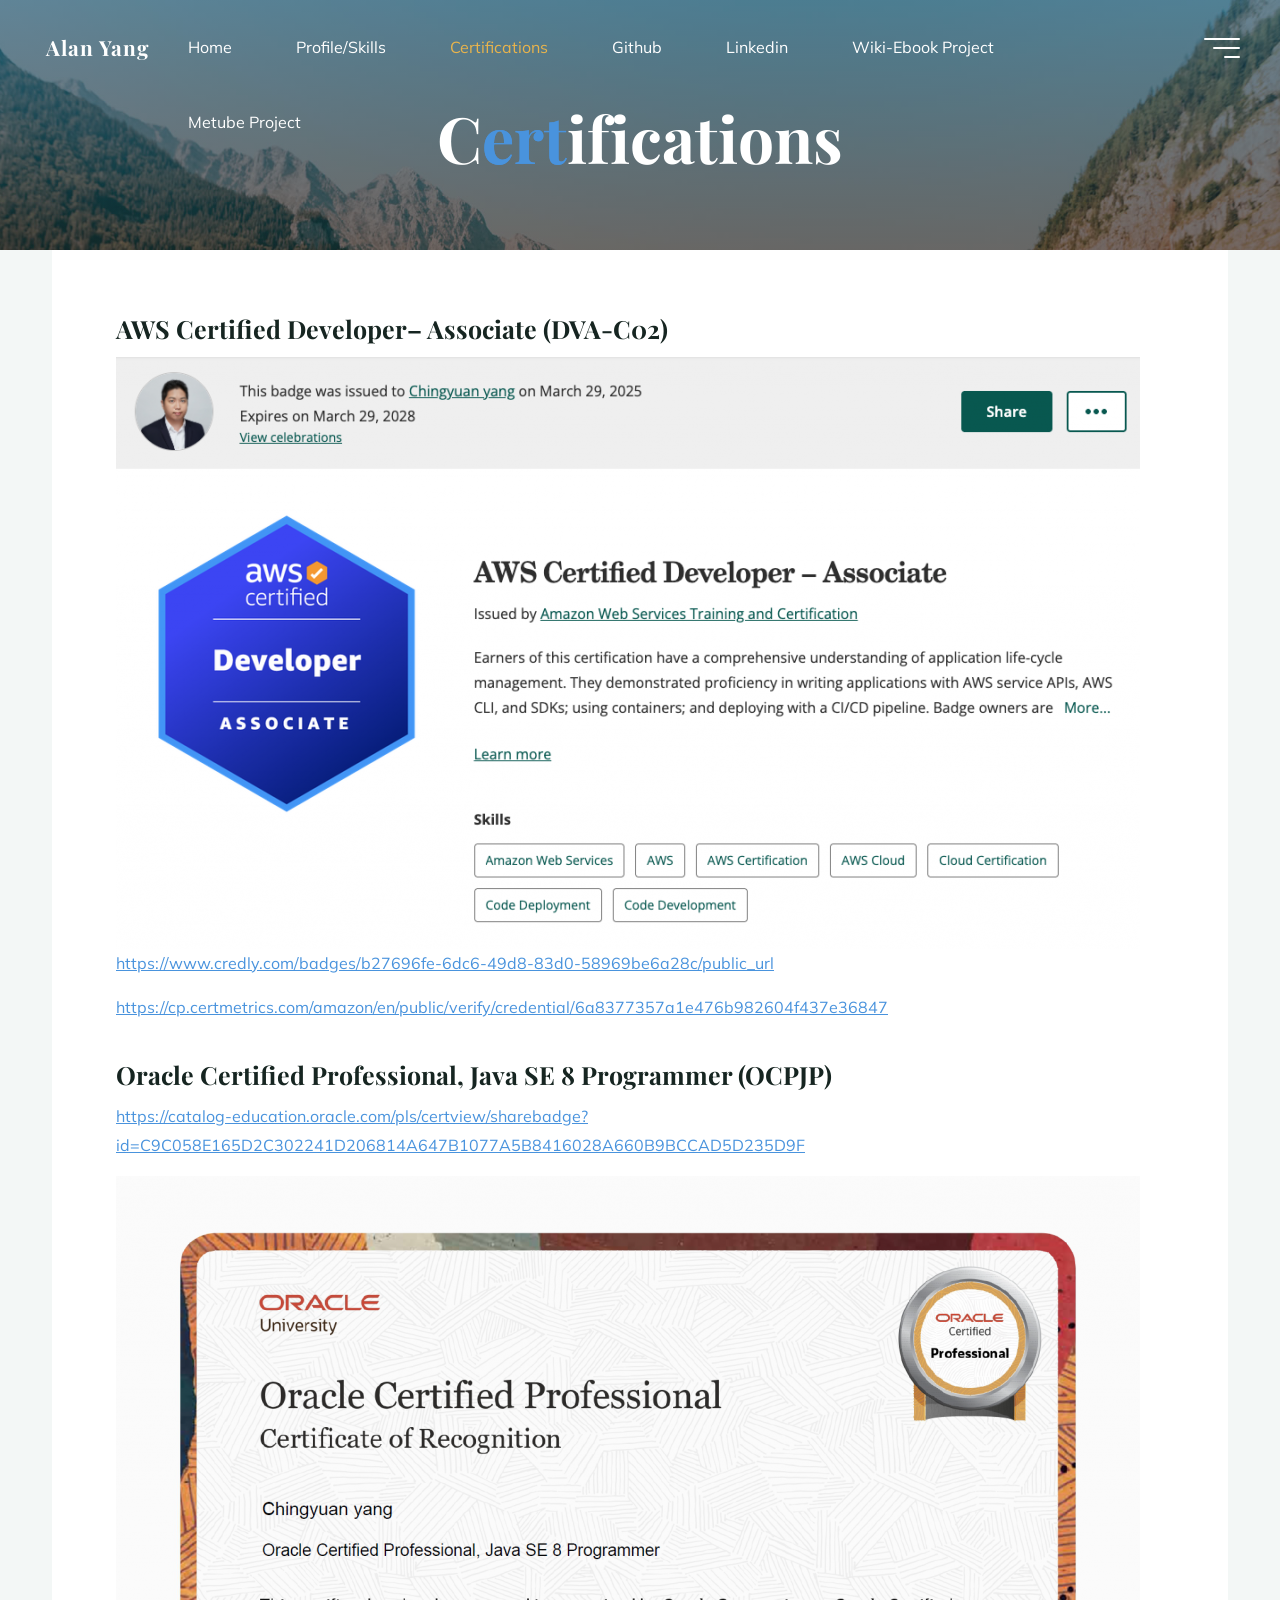
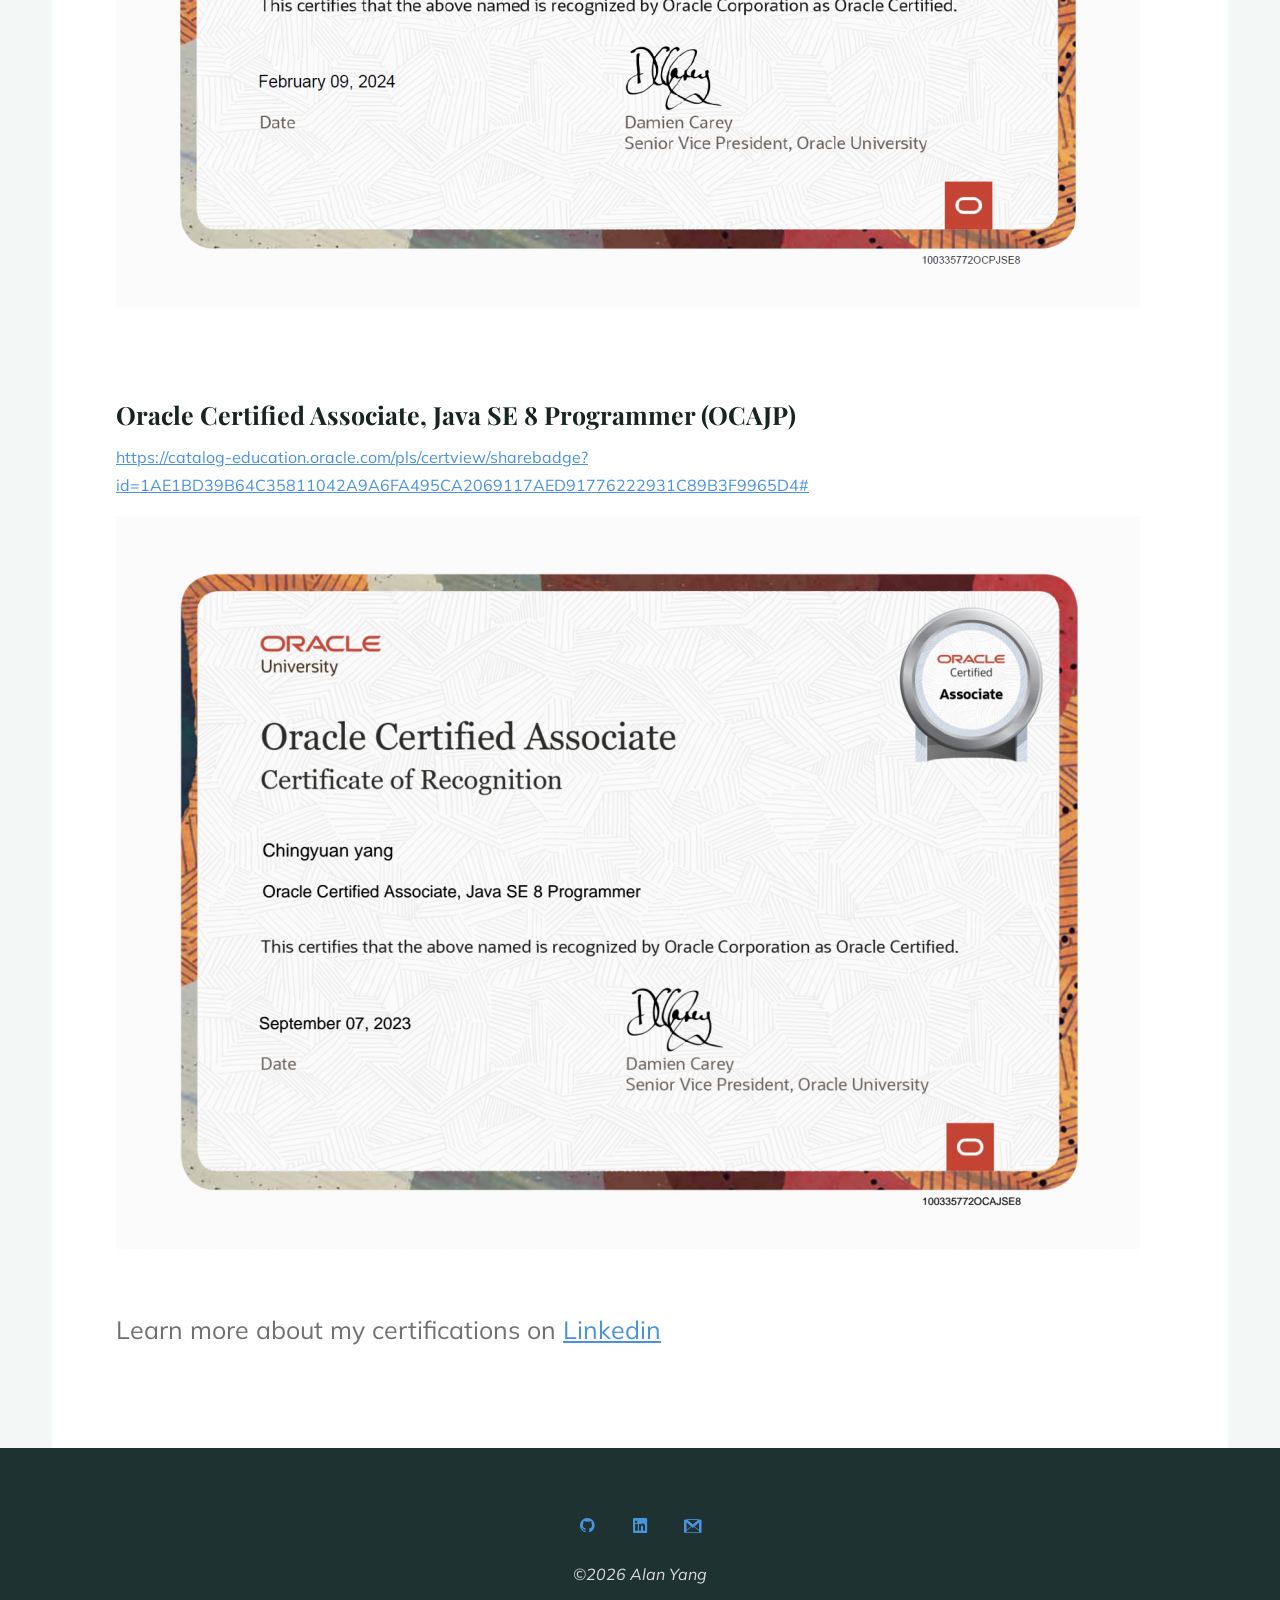
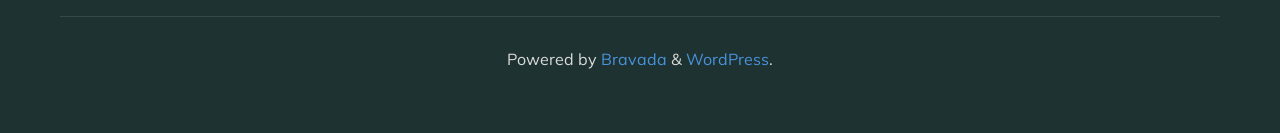
==== commit 720d4977: "update css path" ====
--- a/certifications/index.html
+++ b/certifications/index.html
@@ -1218,7 +1218,7 @@
     <link
       rel="stylesheet"
       id="bravada-themefonts-css"
-      href="https://chingyuany.github.io/portfolio/d2543f05-cde2-4e4e-b334-9ea7fa13bbe0/wp-content/themes/bravada/resources/fonts/fontfaces.css?ver=1.1.4"
+      href="../d2543f05-cde2-4e4e-b334-9ea7fa13bbe0/wp-content/themes/bravada/resources/fonts/fontfaces.css?ver=1.1.4"
       media="all"
     />
     <link
@@ -1230,7 +1230,7 @@
     <link
       rel="stylesheet"
       id="bravada-main-css"
-      href="https://chingyuany.github.io/portfolio/d2543f05-cde2-4e4e-b334-9ea7fa13bbe0/wp-content/themes/bravada/style.css?ver=1.1.4"
+      href="../d2543f05-cde2-4e4e-b334-9ea7fa13bbe0/wp-content/themes/bravada/style.css?ver=1.1.4"
       media="all"
     />
     <style id="bravada-main-inline-css">
@@ -2418,7 +2418,7 @@
     <link
       rel="stylesheet"
       id="cryout-serious-slider-style-css"
-      href="https://chingyuany.github.io/portfolio/d2543f05-cde2-4e4e-b334-9ea7fa13bbe0/wp-content/plugins/cryout-serious-slider/resources/style.css?ver=1.4.1"
+      href="../d2543f05-cde2-4e4e-b334-9ea7fa13bbe0/wp-content/plugins/cryout-serious-slider/resources/style.css?ver=1.4.1"
       media="all"
     />
     <script
--- a/d2543f05-cde2-4e4e-b334-9ea7fa13bbe0/wp-content/themes/bravada/resources/fonts/fontfaces.css
+++ b/d2543f05-cde2-4e4e-b334-9ea7fa13bbe0/wp-content/themes/bravada/resources/fonts/fontfaces.css
@@ -0,0 +1,1599 @@
+/**
+ * Glyph fonts
+ *
+ * @package Bravada
+ */
+
+ /* System Fonts */
+ @font-face {
+  font-family: "System Font";
+  font-style: normal;
+  src: -apple-system,BlinkMacSystemFont,"Segoe UI",Roboto,Oxygen-Sans,Ubuntu,Cantarell,"Helvetica Neue",sans-serif;
+}
+
+/* Glyph Icons */
+@font-face {
+  font-family: 'iconmeta';
+  src:  url('/d2543f05-cde2-4e4e-b334-9ea7fa13bbe0/wp-content/themes/bravada/resources/fonts/iconmeta.eot?9qd1ry');
+  src:  url('/d2543f05-cde2-4e4e-b334-9ea7fa13bbe0/wp-content/themes/bravada/resources/fonts/iconmeta.eot?9qd1ry#iefix') format('embedded-opentype'),
+    url('/d2543f05-cde2-4e4e-b334-9ea7fa13bbe0/wp-content/themes/bravada/resources/fonts/iconmeta.ttf?9qd1ry') format('truetype'),
+    url('/d2543f05-cde2-4e4e-b334-9ea7fa13bbe0/wp-content/themes/bravada/resources/fonts/iconmeta.woff?9qd1ry') format('woff'),
+    url('/d2543f05-cde2-4e4e-b334-9ea7fa13bbe0/wp-content/themes/bravada/resources/fonts/iconmeta.svg?9qd1ry#iconmeta') format('svg');
+  font-weight: normal;
+  font-style: normal;
+  font-display: block;
+}
+
+[class^="icon-"]::before,
+[class*=" icon-"]::before {
+    font-family: 'iconmeta';
+    font-style: normal;
+    font-weight: normal;
+    speak: never;
+    display: inline-block;
+    text-decoration: inherit;
+    width: 1em;
+    text-align: center;
+    font-variant: normal;
+    text-transform: none;
+    line-height: inherit;
+    cursor: inherit;
+    font-size: inherit;
+    -webkit-font-smoothing: antialiased;
+    -moz-osx-font-smoothing: grayscale;
+}
+
+/* Metas */
+.icon-category::before { content: "\e089"; }
+.icon-author::before { content: "\e005"; }
+.icon-date::before { content: "\e081"; }
+.icon-tag::before { content: "\e055"; }
+.icon-comments::before { content: "\e07d"; }
+.icon-edit::before { content: "\e060"; }
+.icon-arrow::before { content: "\e907"; }
+
+/* Breadcrumbs */
+.icon-bread-home::before {  content: "\e069"; }
+.icon-bread-arrow::before {  content: "\e905"; }
+
+/* Navigation */
+.icon-search::before { content: "\e090"; }
+.icon-pagination-left::before {  content: "\e807"; }
+.icon-pagination-right::before {  content: "\e808"; }
+.icon-continue-reading::before {  content: "\e0a3"; }
+.icon-fixed-nav::before {  content: "\e684"; }
+.icon-menu::before { content: "\e120"; }
+.icon-cancel::before { content: "\e117"; }
+
+/* Others */
+.icon-back2top::before { content: '\e90a'; }
+.icon-back2top::after { content: '\e90a'; }
+
+/* Post Formats */
+.icon-image::before { content: "\e941"; }
+.icon-audio::before { content: "\e952"; }
+.icon-video::before { content: "\e963"; }
+.icon-status::before { content: "\e945"; }
+.icon-aside::before { content: "\e959"; }
+.icon-link::before { content: "\e948"; }
+.icon-chat::before { content: "\e92f"; }
+.icon-quote::before { content: "\e957"; }
+.icon-gallery::before { content: "\e942"; }
+
+.entry-content blockquote::before { content: "\e915"; }
+.icon-user-female::before {
+  content: "\e000";
+}
+.icon-screen-smartphone::before {
+  content: "\e010";
+}
+.icon-screen-desktop::before {
+  content: "\e011";
+}
+.icon-plane::before {
+  content: "\e012";
+}
+.icon-notebook::before {
+  content: "\e013";
+}
+.icon-moustache::before {
+  content: "\e014";
+}
+.icon-energy::before {
+  content: "\e020";
+}
+.icon-emoticon-smile::before {
+  content: "\e021";
+}
+.icon-disc::before {
+  content: "\e022";
+}
+.icon-credit-card::before {
+  content: "\e025";
+}
+.icon-chemistry::before {
+  content: "\e026";
+}
+.icon-user::before {
+  content: "\e005";
+}
+.icon-speedometer::before {
+  content: "\e007";
+}
+.icon-screen-tablet::before {
+  content: "\e00f";
+}
+.icon-magic-wand::before {
+  content: "\e017";
+}
+.icon-hourglass::before {
+  content: "\e018";
+}
+.icon-game-controller::before {
+  content: "\e01b";
+}
+.icon-fire::before {
+  content: "\e01c";
+}
+.icon-eyeglasses::before {
+  content: "\e01d";
+}
+.icon-envelope-open::before {
+  content: "\e01e";
+}
+.icon-bell::before {
+  content: "\e027";
+}
+.icon-badge::before {
+  content: "\e028";
+}
+.icon-wallet::before {
+  content: "\e02a";
+}
+.icon-vector::before {
+  content: "\e02b";
+}
+.icon-speech::before {
+  content: "\e02c";
+}
+.icon-puzzle::before {
+  content: "\e02d";
+}
+.icon-pin::before {
+  content: "\e031";
+}
+.icon-picture::before {
+  content: "\e032";
+}
+.icon-map::before {
+  content: "\e033";
+}
+.icon-layers::before {
+  content: "\e034";
+}
+.icon-handbag::before {
+  content: "\e035";
+}
+.icon-globe-alt::before {
+  content: "\e036";
+}
+.icon-globe::before {
+  content: "\e037";
+}
+.icon-frame::before {
+  content: "\e038";
+}
+.icon-folder-alt::before {
+  content: "\e039";
+}
+.icon-film::before {
+  content: "\e03a";
+}
+.icon-feed::before {
+  content: "\e03b";
+}
+.icon-earphones-alt::before {
+  content: "\e03c";
+}
+.icon-earphones::before {
+  content: "\e03d";
+}
+.icon-drop::before {
+  content: "\e03e";
+}
+.icon-drawer::before {
+  content: "\e03f";
+}
+.icon-docs::before {
+  content: "\e040";
+}
+.icon-directions::before {
+  content: "\e041";
+}
+.icon-direction::before {
+  content: "\e042";
+}
+.icon-diamond::before {
+  content: "\e043";
+}
+.icon-cup::before {
+  content: "\e044";
+}
+.icon-compass::before {
+  content: "\e045";
+}
+.icon-call-end::before {
+  content: "\e048";
+}
+.icon-calculator::before {
+  content: "\e049";
+}
+.icon-bubbles::before {
+  content: "\e04a";
+}
+.icon-briefcase::before {
+  content: "\e04b";
+}
+.icon-book-open::before {
+  content: "\e04c";
+}
+.icon-basket-loaded::before {
+  content: "\e04d";
+}
+.icon-basket::before {
+  content: "\e04e";
+}
+.icon-bag::before {
+  content: "\e04f";
+}
+.icon-action-undo::before {
+  content: "\e050";
+}
+.icon-action-redo::before {
+  content: "\e051";
+}
+.icon-trash::before {
+  content: "\e054";
+}
+.icon-tag::before {
+  content: "\e055";
+}
+.icon-support::before {
+  content: "\e056";
+}
+.icon-share-alt::before {
+  content: "\e05a";
+}
+.icon-share::before {
+  content: "\e05b";
+}
+.icon-question::before {
+  content: "\e05d";
+}
+.icon-pencil::before {
+  content: "\e05f";
+}
+.icon-note::before {
+  content: "\e060";
+}
+.icon-music-tone-alt::before {
+  content: "\e061";
+}
+.icon-music-tone::before {
+  content: "\e062";
+}
+.icon-microphone::before {
+  content: "\e063";
+}
+.icon-list::before {
+  content: "\e067";
+}
+.icon-home::before {
+  content: "\e069";
+}
+.icon-grid::before {
+  content: "\e06a";
+}
+.icon-graph::before {
+  content: "\e06b";
+}
+.icon-cursor::before {
+  content: "\e06e";
+}
+.icon-control-play::before {
+  content: "\e071";
+}
+.icon-calendar::before {
+  content: "\e075";
+}
+.icon-bulb::before {
+  content: "\e076";
+}
+.icon-bar-chart::before {
+  content: "\e077";
+}
+.icon-arrow-up::before {
+  content: "\e078";
+}
+.icon-arrow-right::before {
+  content: "\e079";
+}
+.icon-arrow-left::before {
+  content: "\e07a";
+}
+.icon-arrow-down::before {
+  content: "\e07b";
+}
+.icon-ban::before {
+  content: "\e07c";
+}
+.icon-bubble::before {
+  content: "\e07d";
+}
+.icon-camcorder::before {
+  content: "\e07e";
+}
+.icon-camera::before {
+  content: "\e07f";
+}
+.icon-check::before {
+  content: "\e080";
+}
+.icon-clock::before {
+  content: "\e081";
+}
+.icon-close::before {
+  content: "\e082";
+}
+.icon-envelope::before {
+  content: "\e086";
+}
+.icon-eye::before {
+  content: "\e087";
+}
+.icon-flag::before {
+  content: "\e088";
+}
+.icon-folder::before {
+  content: "\e089";
+}
+.icon-heart::before {
+  content: "\e08a";
+}
+.icon-info::before {
+  content: "\e08b";
+}
+.icon-key::before {
+  content: "\e08c";
+}
+.icon-link::before {
+  content: "\e08d";
+}
+.icon-lock::before {
+  content: "\e08e";
+}
+.icon-lock-open::before {
+  content: "\e08f";
+}
+.icon-magnifier::before {
+  content: "\e090";
+}
+.icon-magnifier-add::before {
+  content: "\e091";
+}
+.icon-magnifier-remove::before {
+  content: "\e092";
+}
+.icon-paper-clip::before {
+  content: "\e093";
+}
+.icon-paper-plane::before {
+  content: "\e094";
+}
+.icon-plus::before {
+  content: "\e095";
+}
+.icon-pointer::before {
+  content: "\e096";
+}
+.icon-power::before {
+  content: "\e097";
+}
+.icon-refresh::before {
+  content: "\e098";
+}
+.icon-reload::before {
+  content: "\e099";
+}
+.icon-settings::before {
+  content: "\e09a";
+}
+.icon-star::before {
+  content: "\e09b";
+}
+.icon-target::before {
+  content: "\e09e";
+}
+.icon-volume-1::before {
+  content: "\e09f";
+}
+.icon-volume-2::before {
+  content: "\e0a0";
+}
+.icon-volume-off::before {
+  content: "\e0a1";
+}
+.icon-users::before {
+  content: "\e001";
+}
+.icon-clock1::before {
+  content: "\e0a9";
+}
+.icon-search2::before {
+  content: "\e0a8";
+}
+.icon-head::before {
+  content: "\e0a7";
+}
+.icon-arrow-left1::before {
+  content: "\e0a2";
+}
+.icon-arrow-right1::before {
+  content: "\e0a3";
+}
+.icon-arrow-up1::before {
+  content: "\e0a4";
+}
+.icon-arrow-down1::before {
+  content: "\e0a5";
+}
+.icon-volume::before {
+  content: "\e0a6";
+}
+.icon-plus1::before {
+  content: "\e114";
+}
+.icon-minus::before {
+  content: "\e115";
+}
+.icon-check1::before {
+  content: "\e116";
+}
+.icon-cross::before {
+  content: "\e117";
+}
+.icon-menu2::before {
+  content: "\e120";
+}
+.icon-ellipsis::before {
+  content: "\e129";
+}
+.icon-search::before {
+  content: "\e618";
+}
+.icon-refresh1::before {
+  content: "\e61c";
+}
+.icon-close1::before {
+  content: "\e680";
+}
+.icon-angle-up::before {
+  content: "\e682";
+}
+.icon-angle-right::before {
+  content: "\e684";
+}
+.icon-angle-left::before {
+  content: "\e686";
+}
+.icon-angle-down::before {
+  content: "\e688";
+}
+.icon-refresh-2::before {
+  content: "\e6c2";
+}
+.icon-chevron-down::before {
+  content: "\e900";
+}
+.icon-chevron-left::before {
+  content: "\e901";
+}
+.icon-chevron-right::before {
+  content: "\e902";
+}
+.icon-chevron-small-down::before {
+  content: "\e903";
+}
+.icon-chevron-small-left::before {
+  content: "\e904";
+}
+.icon-chevron-small-right::before {
+  content: "\e905";
+}
+.icon-chevron-small-up::before {
+  content: "\e906";
+}
+.icon-chevron-thin-down::before {
+  content: "\e907";
+}
+.icon-chevron-thin-left::before {
+  content: "\e908";
+}
+.icon-chevron-thin-right::before {
+  content: "\e909";
+}
+.icon-chevron-thin-up::before {
+  content: "\e90a";
+}
+.icon-chevron-up::before {
+  content: "\e90b";
+}
+.icon-circular-graph::before {
+  content: "\e90c";
+}
+.icon-cross2::before {
+  content: "\e90d";
+}
+.icon-magnifying-glass::before {
+  content: "\e911";
+}
+.icon-menu3::before {
+  content: "\e912";
+}
+.icon-quote::before {
+  content: "\e915";
+}
+.icon-el-comment::before {
+  content: "\e800";
+}
+.icon-el-user::before {
+  content: "\e801";
+}
+.icon-el-tag::before {
+  content: "\e802";
+}
+.icon-el-down-dir::before {
+  content: "\e803";
+}
+.icon-el-edit::before {
+  content: "\e804";
+}
+.icon-el-category::before {
+  content: "\e805";
+}
+.icon-el-right-dir::before, .icon-right-dir::before {
+  content: "\e806";
+}
+.icon-el-angle-left::before {
+  content: "\e807";
+}
+.icon-el-angle-right::before {
+  content: "\e808";
+}
+.icon-el-angle-up::before {
+  content: "\e809";
+}
+.icon-el-angle-down::before {
+  content: "\e80a";
+}
+.icon-el-minus::before {
+  content: "\e80b";
+}
+.icon-el-left-open::before {
+  content: "\e80c";
+}
+.icon-el-time::before {
+  content: "\e80d";
+}
+.icon-el-up::before {
+  content: "\e80e";
+}
+.icon-el-quote::before {
+  content: "\e80f";
+}
+.icon-el-bookmark::before {
+  content: "\e810";
+}
+.icon-el-left-dir::before {
+  content: "\e811";
+}
+.icon-el-up-open::before {
+  content: "\e812";
+}
+.icon-el-ok::before {
+  content: "\e813";
+}
+.icon-el-cancel::before {
+  content: "\e814";
+}
+.icon-el-comments::before {
+  content: "\e815";
+}
+.icon-el-search::before {
+  content: "\e816";
+}
+.icon-el-category2::before {
+  content: "\e817";
+}
+.icon-el-link::before {
+  content: "\e818";
+}
+.icon-el-up-dir::before {
+  content: "\e819";
+}
+.icon-el-info::before {
+  content: "\e81a";
+}
+.icon-el-share::before {
+  content: "\e81b";
+}
+.icon-el-folder-close::before {
+  content: "\e81c";
+}
+.icon-el-folder-open::before {
+  content: "\e81d";
+}
+.icon-el-right-open::before {
+  content: "\e81e";
+}
+.icon-el-home::before {
+  content: "\e81f";
+}
+.icon-el-menu::before {
+  content: "\e820";
+}
+.icon-el-plus::before {
+  content: "\e821";
+}
+.icon-el-down-open::before {
+  content: "\e822";
+}
+.icon-el-audio::before {
+  content: "\e823";
+}
+.icon-el-image::before {
+  content: "\e824";
+}
+.icon-el-camera::before {
+  content: "\e825";
+}
+.icon-el-down::before {
+  content: "\e826";
+}
+.icon-el-left::before {
+  content: "\e827";
+}
+.icon-el-right::before {
+  content: "\e828";
+}
+.icon-el-video::before {
+  content: "\e829";
+}
+.icon-el-aside::before {
+  content: "\e82a";
+}
+.icon-el-date::before {
+  content: "\e82b";
+}
+.icon-el-star-empty::before {
+  content: "\e82c";
+}
+.icon-el-star::before {
+  content: "\e82d";
+}
+.icon-el-mail::before {
+  content: "\e82e";
+}
+.icon-el-home-1::before {
+  content: "\e82f";
+}
+.icon-el-attach::before {
+  content: "\e830";
+}
+.icon-el-eye::before, .icon-eye-on::before {
+  content: "\e831";
+}
+.icon-el-eye-off::before,.icon-eye-off::before {
+  content: "\e832";
+}
+.icon-el-tags::before {
+  content: "\e833";
+}
+.icon-el-flag::before {
+  content: "\e834";
+}
+.icon-el-warning::before {
+  content: "\e835";
+}
+.icon-el-location::before {
+  content: "\e836";
+}
+.icon-el-trash::before {
+  content: "\e837";
+}
+.icon-el-doc::before {
+  content: "\e838";
+}
+.icon-el-phone::before {
+  content: "\e839";
+}
+.icon-el-cog::before {
+  content: "\e83a";
+}
+.icon-el-basket::before {
+  content: "\e83b";
+}
+.icon-el-basket-circled::before {
+  content: "\e83c";
+}
+.icon-el-wrench::before {
+  content: "\e83d";
+}
+.icon-el-wrench-circled::before {
+  content: "\e83e";
+}
+.icon-el-mic::before {
+  content: "\e83f";
+}
+.icon-el-volume::before {
+  content: "\e840";
+}
+.icon-el-volume-down::before {
+  content: "\e841";
+}
+.icon-el-volume-off::before {
+  content: "\e842";
+}
+.icon-el-headphones::before {
+  content: "\e843";
+}
+.icon-el-lightbulb::before {
+  content: "\e844";
+}
+.icon-el-resize-full::before {
+  content: "\e845";
+}
+.icon-el-resize-full-alt::before {
+  content: "\e846";
+}
+.icon-el-resize-small::before {
+  content: "\e847";
+}
+.icon-el-resize-vertical::before {
+  content: "\e848";
+}
+.icon-el-resize-horizontal::before {
+  content: "\e849";
+}
+.icon-el-move::before {
+  content: "\e84a";
+}
+.icon-el-zoom-in::before {
+  content: "\e84b";
+}
+.icon-el-zoom-out::before {
+  content: "\e84c";
+}
+.icon-el-arrows-cw::before {
+  content: "\e84d";
+}
+.icon-el-desktop::before {
+  content: "\e84e";
+}
+.icon-el-inbox::before {
+  content: "\e84f";
+}
+.icon-el-cloud::before {
+  content: "\e850";
+}
+.icon-el-book::before {
+  content: "\e851";
+}
+.icon-el-certificate::before {
+  content: "\e852";
+}
+.icon-el-tasks::before {
+  content: "\e853";
+}
+.icon-el-thumbs-up::before {
+  content: "\e854";
+}
+.icon-el-thumbs-down::before {
+  content: "\e855";
+}
+.icon-el-help-circled::before {
+  content: "\e856";
+}
+.icon-el-star-circled::before {
+  content: "\e857";
+}
+.icon-el-bell::before {
+  content: "\e858";
+}
+.icon-el-rss::before {
+  content: "\e859";
+}
+.icon-el-trash-circled::before {
+  content: "\e85a";
+}
+.icon-el-cogs::before {
+  content: "\e85b";
+}
+.icon-el-cog-circled::before {
+  content: "\e85c";
+}
+.icon-el-calendar-circled::before {
+  content: "\e85d";
+}
+.icon-el-mic-circled::before {
+  content: "\e85e";
+}
+.icon-el-volume-up::before {
+  content: "\e85f";
+}
+.icon-el-print::before {
+  content: "\e860";
+}
+.icon-el-edit-alt::before {
+  content: "\e861";
+}
+.icon-el-edit-2::before {
+  content: "\e862";
+}
+.icon-el-block::before {
+  content: "\e863";
+}
+
+/* Main menu dropdown icon */
+#access > div > ul li > a:not(:only-child) > span::after { content: "\e903"; }
+
+/* Mobile menu dropdown icon */
+.dropdown-toggle::after { content: "\e900"; }
+
+/* Comments reply link icon */
+.comment .reply i::before {}
+
+/* Link post format icon */
+.main #content-masonry .format-link::after { content: "\e08d"; }
+
+/* Comment form icons */
+.bravada-comment-icons .comment-form-author > em::before { content: "\e005"; }
+.bravada-comment-icons .comment-form-email > em::before { content: "\e086"; }
+.bravada-comment-icons .comment-form-url > em::before { content: "\e037"; }
+.bravada-comment-icons .comment-form-comment > em::before { content: "\e05f"; }
+
+/* Tabbed widget icons */
+.icon-widget-time::before { content: "\e081"; }
+.icon-widget-star::before { content: "\e09b"; }
+.icon-widget-comments::before { content: "\e04a"; }
+.icon-widget-tags::before { content: "\e055"; }
+
+/* Contact widget icons */
+.icon-widget-location::before { content: "\e033"; }
+.icon-widget-phone::before { content: "\e048"; }
+.icon-widget-mobile::before { content: "\e010"; }
+.icon-widget-mail::before { content: "\e086"; }
+.icon-widget-link::before { content: "\e037"; }
+.icon-widget-opening-hours::before { content: "\e081"; }
+
+/* Contact template icons */
+.icon-template-location::before { content: "\e033"; }
+.icon-template-phone::before { content: "\e048"; }
+.icon-template-mobile::before { content: "\e010"; }
+.icon-template-mail::before { content: "\e086"; }
+.icon-template-opening-hours::before { content: "\e081"; }
+
+/* Shortcodes plus sign */
+.panel-default > .panel-heading > .panel-title > a::before { content: "\e814"; }
+
+/* Social Icons */
+@font-face {
+    font-family: 'socials';
+    src: url('/d2543f05-cde2-4e4e-b334-9ea7fa13bbe0/wp-content/themes/bravada/resources/fonts/socials.eot');
+    src: url('/d2543f05-cde2-4e4e-b334-9ea7fa13bbe0/wp-content/themes/bravada/resources/fonts/socials.eot#iefix') format('embedded-opentype'),
+       url('/d2543f05-cde2-4e4e-b334-9ea7fa13bbe0/wp-content/themes/bravada/resources/fonts/socials.woff') format('woff'),
+       url('/d2543f05-cde2-4e4e-b334-9ea7fa13bbe0/wp-content/themes/bravada/resources/fonts/socials.ttf') format('truetype'),
+       url('/d2543f05-cde2-4e4e-b334-9ea7fa13bbe0/wp-content/themes/bravada/resources/fonts/socials.svg#socials') format('svg');
+    font-weight: normal;
+    font-style: normal;
+    font-display: block;
+}
+
+.socials a::before,
+.socials a::after,
+[class^="socicon-"]::before,
+[class*=" socicon-"]::before {
+    font-family: "socials";
+    font-style: normal;
+    font-weight: normal;
+    speak: never;
+    content:  '\e83d';
+    display: inline-block;
+    text-decoration: inherit;
+    text-align: center;
+    font-variant: normal;
+    text-transform: none;
+    -webkit-font-smoothing: antialiased;
+    -moz-osx-font-smoothing: grayscale;
+}
+
+.socials a[href*=".com"]::before, .socials a { }
+
+.socials a[href*="duckduckgo.com"]::before, .socials a.duckduckgo::before { content: '\e801'; }
+.socials a[href*="aim.com"]::before, .socials a.aim::before { content: '\e802'; }
+.socials a[href*="delicious.com"]::before, .socials a.delicious::before { content: '\e803'; }
+.socials a[href*="paypal.com"]::before, .socials a.paypal::before { content: '\e804'; }
+.socials a[href*="flattr.com"]::before, .socials a.flattr::before { content: '\e805'; }
+.socials a.android::before { content: '\e806'; }
+.socials a[href*="eventful.com"]::before, .socials a.eventful::before { content: '\e807'; }
+.socials a[href*="smashingmagazine.com"]::before, .socials a.smashingmagazine::before { content: '\e808'; }
+/* .socials a[href*="plus.google.com"]::before, .socials a.googleplus::before { content: '\e809'; } */
+.socials a[href*="wikipedia.org"]::before, .socials a.wikipedia::before { content: '\e80a'; }
+.socials a[href*="lanyrd.com"]::before, .socials a.lanyrd::before { content: '\e80b'; }
+.socials a.calendar::before { content: '\e80c'; }
+.socials a[href*="stumbleupon.com"]::before, .socials a.stumbleupon::before { content: '\e80d'; }
+.socials a[href*="500px.com"]::before, .socials a.\35 00px::before { content: '\e80e'; }
+.socials a[href*="pinterest.com"]::before, .socials a.pinterest::before { content: '\e80f'; }
+.socials a.bitcoin::before { content: '\e810'; }
+.socials a.firefox::before { content: '\e811'; }
+.socials a[href*="foursquare.com"]::before, .socials a.foursquare::before { content: '\e812'; }
+.socials a.chrome::before { content: '\e813'; }
+.socials a.ie::before, .socials a.internetexplorer { content: '\e814'; }
+.socials a.phone2::before { content: '\e815'; }
+.socials a[href*="grooveshark.im"]::before, .socials a.grooveshark::before { content: '\e816'; }
+.socials a[href*="99designs.com"]::before, .socials a.\39 9designs::before { content: '\e817'; }
+.socials a.code::before { content: '\e818'; }
+.socials a[href*="digg.com"]::before, .socials a.digg::before { content: '\e819'; }
+.socials a[href*="spotify.com"]::before, .socials a.spotify::before { content: '\e81a'; }
+.socials a[href*="reddit.com"]::before, .socials a.reddit::before { content: '\e81b'; }
+.socials a.about::before { content: '\e81c'; }
+.socials a[href*="codeopen.io"]::before, .socials a.codeopen::before { content: '\e81d'; }
+.socials a[href*="itunes.apple.com"]::before, .socials a.appstore::before { content: '\e81e'; }
+.socials a[href*="creativecommons.org"]::before, .socials a.cc::before, .socials a.creativecommons { content: '\e820'; }
+.socials a[href*="dribble.com"]::before, .socials a.dribbble::before { content: '\e821'; }
+.socials a[href*="evernote.com"]::before, .socials a.evernote::before { content: '\e822'; }
+.socials a[href*="flickr.com"]::before, .socials a.flickr::before { content: '\e823'; }
+.socials a.link2::before, .socials a.url2 { content: '\e824'; }
+.socials a[href*="viadeo.com"]::before, .socials a.viadeo::before { content: '\e825'; }
+.socials a[href*="instapaper.com"]::before, .socials a.instapaper::before { content: '\e826'; }
+.socials a[href*="weibo.com"]::before, .socials a.weibo::before { content: '\e827'; }
+.socials a[href*="klout.com"]::before, .socials a.klout::before { content: '\e828'; }
+.socials a[href*="linkedin.com"]::before, .socials a.linkedin::before { content: '\e829'; }
+.socials a[href*="meetup.com"]::before, .socials a.meetup::before { content: '\e82a'; }
+.socials a[href*="vk.com"]::before, .socials a.vk::before { content: '\e82b'; }
+.socials a[href*="plancast.com"]::before, .socials a.plancast::before { content: '\e82c'; }
+.socials a[href*="disqus.com"]::before, .socials a.disqus::before { content: '\e82d'; }
+.socials a[href*="/feed"]::before, .socials a[href*="/rss"]::before, .socials a.rss::before, .socials a.feed::before { content: '\e82e'; }
+.socials a[href^="callto:"]::before, .socials a.skype::before { content: '\e82f'; }
+.socials a.twitter-old::before { content: '\e830'; }
+.socials a[href*="youtube.com"]::before, .socials a.youtube::before { content: '\e831'; }
+.socials a[href*="vimeo.com"]::before, .socials a.vimeo::before { content: '\e832'; }
+.socials a.windows::before { content: '\e833'; }
+.socials a[href*="xing.com"]::before, .socials a.xing::before { content: '\e834'; }
+.socials a[href*="yahoo.com"]::before, .socials a.yahoo::before { content: '\e835'; }
+/*.socials a.search3::before { content: '\e836'; } */
+.socials a[href*="mailto:"]::before, .socials a.email::before { content: '\e837'; }
+.socials a.cloud::before { content: '\e838'; }
+.socials a[href*="myspace.com"]::before, .socials a.myspace::before { content: '\e839'; }
+.socials a.podcast::before { content: '\e83a'; }
+.socials a[href*="amazon.com"]::before, .socials a.amazon::before { content: '\e83b'; }
+.socials a[href*="steampowered.com"]::before, .socials a.steam::before { content: '\e83c'; }
+.socials a.link::before { content: '\e83d'; }
+.socials a[href*="dropbox.com"]::before, .socials a.dropbox::before { content: '\e83e'; }
+.socials a[href*="ebay."]::before, .socials a.ebay::before { content: '\e83f'; }
+.socials a[href*="facebook.com"]::before, .socials a.facebook::before { content: '\e840'; }
+.socials a.github2::before { content: '\e841'; }
+.socials a[href*="github.com"]::before, .socials a.github::before { content: '\e842'; }
+.socials a[href*="play.google.com"]::before, .socials a.googleplay::before { content: '\e843'; }
+.socials a.itunes::before { content: '\e844'; }
+.socials a[href*="plurk.com"]::before, .socials a.plurk::before { content: '\e845'; }
+.socials a[href*="songkick.com"]::before, .socials a.songkick::before { content: '\e846'; }
+.socials a[href*="last.fm"]::before, .socials a.lastfm::before { content: '\e847'; }
+.socials a[href*="gmail.com"]::before, .socials a.gmail::before { content: '\e848'; }
+.socials a[href*="pinboard.in"]::before, .socials a.pinboard::before { content: '\e849'; }
+.socials a[href*="openid.net"]::before, .socials a.openid::before { content: '\e84a'; }
+.socials a[href*="quora.com"]::before, .socials a.quora::before { content: '\e84b'; }
+.socials a[href*="soundcloud.com"]::before, .socials a.soundcloud::before { content: '\e84c'; }
+.socials a[href*="tumblr.com"]::before, .socials a.tumblr::before { content: '\e84d'; }
+/*.socials a.search2::before { content: '\e84e'; } */
+.socials a[href*="wordpress.com"]::before, .socials a[href*="wordpress.org"]::before, .socials a.wordpress::before { content: '\e84f'; }
+.socials a[href*="yelp.com"]::before, .socials a.yelp::before { content: '\e850'; }
+.socials a[href*="intensedebate.com"]::before, .socials a.intensedebate::before { content: '\e851'; }
+.socials a[href*="eventbrite.com"]::before, .socials a.eventbrite::before { content: '\e852'; }
+.socials a[href*="scribd.com"]::before, .socials a.scribd::before { content: '\e853'; }
+/*.socials a.search::before { content: '\e854'; } */
+.socials a[href*="stripe.com"]::before, .socials a.stripe::before { content: '\e855'; }
+.socials a[href*="opentable.com"]::before, .socials a.opentable::before { content: '\e856'; }
+.socials a.cart::before { content: '\e857'; }
+.socials a.opera::before { content: '\e858'; }
+.socials a[href*="angel.co"]::before, .socials a.angellist::before { content: '\e859'; }
+.socials a[href*="instagram.com"]::before, .socials a.instagram::before { content: '\e85a'; }
+.socials a[href*="dwolla.com"]::before, .socials a.dwolla::before { content: '\e85b'; }
+.socials a[href*="app.net"]::before, .socials a.appnet::before { content: '\e85c'; }
+.socials a[href*="drupal.org"]::before, .socials a.drupal::before { content: '\e85f'; }
+.socials a[href*="buffer.com"]::before, .socials a.buffer::before { content: '\e860'; }
+.socials a[href*="getpocket.com"]::before, .socials a.pocket::before { content: '\e861'; }
+.socials a[href*="bitbucket.org"]::before, .socials a.bitbucket::before { content: '\e862'; }
+.socials a[href^="tel:"]::before, .socials a.phone::before { content: '\e863'; }
+.socials a[href*="stackoverflow.com"]::before, .socials a.stackoverflow::before { content: '\e865'; }
+.socials a[href*="news.ycombinator.com"]::before, .socials a.hackernews::before { content: '\e866'; }
+.socials a.lkdto::before { content: '\e867'; }
+.socials a.twitter2::before { content: '\e868'; }
+.socials a.phone3::before { content: '\e869'; }
+.socials a.mobile::before { content: '\e86a'; }
+.socials a.support::before { content: '\e86b'; }
+.socials a[href*="twitch.tv"]::before, .socials a.twitch::before { content: '\e86c'; }
+.socials a.beer::before { content: '\e86d'; }
+/* deprecated */
+.socials a.facebook-old::before { content: '\e905'; }
+.socials a.github-old::before { content: '\e909'; }
+.socials a.googleplay-old::before { content: '\e90a'; }
+.socials a.paypal-old::before { content: '\e90c'; }
+.socials a.linkedin-old::before { content: '\e911'; }
+.socials a.reddit-old::before { content: '\e912'; }
+.socials a.youtube-old::before { content: '\e918'; }
+.socials a.wordpress-old::before { content: '\e91b'; }
+.socials a.stripe-old::before { content: '\e928'; }
+.socials a.steam-old::before { content: '\e92a'; }
+.socials a.spotify-old::before { content: '\e92b'; }
+.socials a.skype-old::before { content: '\e92e'; }
+/* 2024 */
+.socials a[href*="rumble.com"]::before, .socials a.rumble::before { content: "\e900"; }
+.socials a[href*="alipay.com"]::before, .socials a.alipay::before { content: "\e901"; }
+.socials a[href*="behance.net"]::before, .socials a.behance::before { content: "\e902"; }
+.socials a.apple::before { content: "\e903"; }
+.socials a[href*="git-scm.com"]::before, .socials a.git::before { content: "\e904"; }
+.socials a.bootstrap-fill::before { content: "\e906"; }
+.socials a.bootstrap::before { content: "\e907"; }
+.socials a[href*="gitlab.com"]::before, .socials a.gitlab::before { content: "\e908"; }
+.socials a.google::before { content: "\e90b"; }
+.socials a.microsoft-teams::before { content: "\e90d"; }
+.socials a.microsoft::before { content: "\e90e"; }
+.socials a[href^="https://m.me"]::before, .socials a[href^="http://m.me"]::before, .socials a.messenger::before { content: "\e90f"; }
+.socials a[href*="mastodon.social"]::before, .socials a[href*="mstdn.social"]::before,
+.socials a[href*="mas.to"]::before, .socials a[href*="mastodon.cloud"]::before, .socials a.mastodon::before { content: "\e910"; }
+.socials a.qr-code::before { content: "\e914"; }
+.socials a.person-square::before { content: "\e915"; }
+.socials a.person-circle::before { content: "\e916"; }
+.socials a.person::before { content: "\e917"; }
+.socials a[href*="xbox.com"]::before, .socials a.xbox::before { content: "\e91a"; }
+.socials a[href^="https://wa.me"]::before, .socials a[href^="http://wa.me"]::before, .socials a.whatsapp::before { content: "\e91d"; }
+.socials a[href*="unity.com"]::before, .socials a.unity::before { content: "\e91e"; }
+.socials a[href*="twitter.com"]::before, .socials a.twitter::before { content: "\e920"; }
+.socials a[href*="trello.com"]::before, .socials a.trello::before { content: "\e922"; }
+.socials a.tiktok::before { content: "\e923"; }
+.socials a.threads-fill::before { content: "\e924"; }
+.socials a[href*="threads.net"]::before, .socials a.threads::before { content: "\e925"; }
+.socials a[href*="telegram.org"]::before, .socials a[href^="https://t.me"]::before, .socials a[href^="http://t.me"]::before, .socials a.telegram::before { content: "\e926"; }
+.socials a[href*="substack.com"]::before, .socials a.substack::before { content: "\e927"; }
+.socials a[href*="sourceforge.net"]::before, .socials a.sourceforge::before { content: "\e92c"; }
+.socials a[href*="snapchat.com"]::before, .socials a.snapchat::before { content: "\e92d"; }
+.socials a[href*="signal.org"]::before, .socials a.signal::before { content: "\e92f"; }
+
+.socials a[href*="duckduckgo.com"]::after, .socials a.duckduckgo::after { content: '\e801'; }
+.socials a[href*="aim.com"]::after, .socials a.aim::after { content: '\e802'; }
+.socials a[href*="delicious.com"]::after, .socials a.delicious::after { content: '\e803'; }
+.socials a[href*="paypal.com"]::after, .socials a.paypal::after { content: '\e804'; }
+.socials a[href*="flattr.com"]::after, .socials a.flattr::after { content: '\e805'; }
+.socials a.android::after { content: '\e806'; }
+.socials a[href*="eventful.com"]::after, .socials a.eventful::after { content: '\e807'; }
+.socials a[href*="smashingmagazine.com"]::after, .socials a.smashingmagazine::after { content: '\e808'; }
+/* .socials a[href*="plus.google.com"]::after, .socials a.googleplus::after { content: '\e809'; } */
+.socials a[href*="wikipedia.org"]::after, .socials a.wikipedia::after { content: '\e80a'; }
+.socials a[href*="lanyrd.com"]::after, .socials a.lanyrd::after { content: '\e80b'; }
+.socials a.calendar::after { content: '\e80c'; }
+.socials a[href*="stumbleupon.com"]::after, .socials a.stumbleupon::after { content: '\e80d'; }
+.socials a[href*="500px.com"]::after, .socials a.\35 00px::after { content: '\e80e'; }
+.socials a[href*="pinterest.com"]::after, .socials a.pinterest::after { content: '\e80f'; }
+.socials a.bitcoin::after { content: '\e810'; }
+.socials a.firefox::after { content: '\e811'; }
+.socials a[href*="foursquare.com"]::after, .socials a.foursquare::after { content: '\e812'; }
+.socials a.chrome::after { content: '\e813'; }
+.socials a.ie::after, .socials a.internetexplorer { content: '\e814'; }
+.socials a.phone2::after { content: '\e815'; }
+.socials a[href*="grooveshark.im"]::after, .socials a.grooveshark::after { content: '\e816'; }
+.socials a[href*="99designs.com"]::after, .socials a.\39 9designs::after { content: '\e817'; }
+.socials a.code::after { content: '\e818'; }
+.socials a[href*="digg.com"]::after, .socials a.digg::after { content: '\e819'; }
+.socials a[href*="spotify.com"]::after, .socials a.spotify::after { content: '\e81a'; }
+.socials a[href*="reddit.com"]::after, .socials a.reddit::after { content: '\e81b'; }
+.socials a.about::after { content: '\e81c'; }
+.socials a[href*="codeopen.io"]::after, .socials a.codeopen::after { content: '\e81d'; }
+.socials a[href*="itunes.apple.com"]::after, .socials a.appstore::after { content: '\e81e'; }
+.socials a[href*="creativecommons.org"]::after, .socials a.cc::after, .socials a.creativecommons { content: '\e820'; }
+.socials a[href*="dribble.com"]::after, .socials a.dribbble::after { content: '\e821'; }
+.socials a[href*="evernote.com"]::after, .socials a.evernote::after { content: '\e822'; }
+.socials a[href*="flickr.com"]::after, .socials a.flickr::after { content: '\e823'; }
+.socials a.link2::after, .socials a.url2 { content: '\e824'; }
+.socials a[href*="viadeo.com"]::after, .socials a.viadeo::after { content: '\e825'; }
+.socials a[href*="instapaper.com"]::after, .socials a.instapaper::after { content: '\e826'; }
+.socials a[href*="weibo.com"]::after, .socials a.weibo::after { content: '\e827'; }
+.socials a[href*="klout.com"]::after, .socials a.klout::after { content: '\e828'; }
+.socials a[href*="linkedin.com"]::after, .socials a.linkedin::after { content: '\e829'; }
+.socials a[href*="meetup.com"]::after, .socials a.meetup::after { content: '\e82a'; }
+.socials a[href*="vk.com"]::after, .socials a.vk::after { content: '\e82b'; }
+.socials a[href*="plancast.com"]::after, .socials a.plancast::after { content: '\e82c'; }
+.socials a[href*="disqus.com"]::after, .socials a.disqus::after { content: '\e82d'; }
+.socials a[href*="/feed"]::after, .socials a[href*="/rss"]::after, .socials a.rss::after, .socials a.feed::after { content: '\e82e'; }
+.socials a[href^="callto:"]::after, .socials a.skype::after { content: '\e82f'; }
+.socials a.twitter-old::after { content: '\e830'; }
+.socials a[href*="youtube.com"]::after, .socials a.youtube::after { content: '\e831'; }
+.socials a[href*="vimeo.com"]::after, .socials a.vimeo::after { content: '\e832'; }
+.socials a.windows::after { content: '\e833'; }
+.socials a[href*="xing.com"]::after, .socials a.xing::after { content: '\e834'; }
+.socials a[href*="yahoo.com"]::after, .socials a.yahoo::after { content: '\e835'; }
+/*.socials a.search3::after { content: '\e836'; } */
+.socials a[href*="mailto:"]::after, .socials a.email::after { content: '\e837'; }
+.socials a.cloud::after { content: '\e838'; }
+.socials a[href*="myspace.com"]::after, .socials a.myspace::after { content: '\e839'; }
+.socials a.podcast::after { content: '\e83a'; }
+.socials a[href*="amazon.com"]::after, .socials a.amazon::after { content: '\e83b'; }
+.socials a[href*="steampowered.com"]::after, .socials a.steam::after { content: '\e83c'; }
+.socials a.link::after { content: '\e83d'; }
+.socials a[href*="dropbox.com"]::after, .socials a.dropbox::after { content: '\e83e'; }
+.socials a[href*="ebay."]::after, .socials a.ebay::after { content: '\e83f'; }
+.socials a[href*="facebook.com"]::after, .socials a.facebook::after { content: '\e840'; }
+.socials a.github2::after { content: '\e841'; }
+.socials a[href*="github.com"]::after, .socials a.github::after { content: '\e842'; }
+.socials a[href*="play.google.com"]::after, .socials a.googleplay::after { content: '\e843'; }
+.socials a.itunes::after { content: '\e844'; }
+.socials a[href*="plurk.com"]::after, .socials a.plurk::after { content: '\e845'; }
+.socials a[href*="songkick.com"]::after, .socials a.songkick::after { content: '\e846'; }
+.socials a[href*="last.fm"]::after, .socials a.lastfm::after { content: '\e847'; }
+.socials a[href*="gmail.com"]::after, .socials a.gmail::after { content: '\e848'; }
+.socials a[href*="pinboard.in"]::after, .socials a.pinboard::after { content: '\e849'; }
+.socials a[href*="openid.net"]::after, .socials a.openid::after { content: '\e84a'; }
+.socials a[href*="quora.com"]::after, .socials a.quora::after { content: '\e84b'; }
+.socials a[href*="soundcloud.com"]::after, .socials a.soundcloud::after { content: '\e84c'; }
+.socials a[href*="tumblr.com"]::after, .socials a.tumblr::after { content: '\e84d'; }
+/*.socials a.search2::after { content: '\e84e'; } */
+.socials a[href*="wordpress.com"]::after, .socials a[href*="wordpress.org"]::after, .socials a.wordpress::after { content: '\e84f'; }
+.socials a[href*="yelp.com"]::after, .socials a.yelp::after { content: '\e850'; }
+.socials a[href*="intensedebate.com"]::after, .socials a.intensedebate::after { content: '\e851'; }
+.socials a[href*="eventbrite.com"]::after, .socials a.eventbrite::after { content: '\e852'; }
+.socials a[href*="scribd.com"]::after, .socials a.scribd::after { content: '\e853'; }
+/*.socials a.search::after { content: '\e854'; } */
+.socials a[href*="stripe.com"]::after, .socials a.stripe::after { content: '\e855'; }
+.socials a[href*="opentable.com"]::after, .socials a.opentable::after { content: '\e856'; }
+.socials a.cart::after { content: '\e857'; }
+.socials a.opera::after { content: '\e858'; }
+.socials a[href*="angel.co"]::after, .socials a.angellist::after { content: '\e859'; }
+.socials a[href*="instagram.com"]::after, .socials a.instagram::after { content: '\e85a'; }
+.socials a[href*="dwolla.com"]::after, .socials a.dwolla::after { content: '\e85b'; }
+.socials a[href*="app.net"]::after, .socials a.appnet::after { content: '\e85c'; }
+.socials a[href*="drupal.org"]::after, .socials a.drupal::after { content: '\e85f'; }
+.socials a[href*="buffer.com"]::after, .socials a.buffer::after { content: '\e860'; }
+.socials a[href*="getpocket.com"]::after, .socials a.pocket::after { content: '\e861'; }
+.socials a[href*="bitbucket.org"]::after, .socials a.bitbucket::after { content: '\e862'; }
+.socials a[href^="tel:"]::after, .socials a.phone::after { content: '\e863'; }
+.socials a[href*="stackoverflow.com"]::after, .socials a.stackoverflow::after { content: '\e865'; }
+.socials a[href*="news.ycombinator.com"]::after, .socials a.hackernews::after { content: '\e866'; }
+.socials a.lkdto::after { content: '\e867'; }
+.socials a.twitter2::after { content: '\e868'; }
+.socials a.phone3::after { content: '\e869'; }
+.socials a.mobile::after { content: '\e86a'; }
+.socials a.support::after { content: '\e86b'; }
+.socials a[href*="twitch.tv"]::after, .socials a.twitch::after { content: '\e86c'; }
+.socials a.beer::after { content: '\e86d'; }
+/* deprecated */
+.socials a.facebook-old::after { content: '\e905'; }
+.socials a.github-old::after { content: '\e909'; }
+.socials a.googleplay-old::after { content: '\e90a'; }
+.socials a.paypal-old::after { content: '\e90c'; }
+.socials a.linkedin-old::after { content: '\e911'; }
+.socials a.reddit-old::after { content: '\e912'; }
+.socials a.youtube-old::after { content: '\e918'; }
+.socials a.wordpress-old::after { content: '\e91b'; }
+.socials a.stripe-old::after { content: '\e928'; }
+.socials a.steam-old::after { content: '\e92a'; }
+.socials a.spotify-old::after { content: '\e92b'; }
+.socials a.skype-old::after { content: '\e92e'; }
+/* 2024 */
+.socials a[href*="rumble.com"]::after, .socials a.rumble::after { content: "\e900"; }
+.socials a[href*="alipay.com"]::after, .socials a.alipay::after { content: "\e901"; }
+.socials a[href*="behance.net"]::after, .socials a.behance::after { content: "\e902"; }
+.socials a.apple::after { content: "\e903"; }
+.socials a[href*="git-scm.com"]::after, .socials a.git::after { content: "\e904"; }
+.socials a.bootstrap-fill::after { content: "\e906"; }
+.socials a.bootstrap::after { content: "\e907"; }
+.socials a[href*="gitlab.com"]::after, .socials a.gitlab::after { content: "\e908"; }
+.socials a.google::after { content: "\e90b"; }
+.socials a.microsoft-teams::after { content: "\e90d"; }
+.socials a.microsoft::after { content: "\e90e"; }
+.socials a[href^="https://m.me"]::after, .socials a[href^="http://m.me"]::after, .socials a.messenger::after { content: "\e90f"; }
+.socials a[href*="mastodon.social"]::after, .socials a[href*="mstdn.social"]::after,
+.socials a[href*="mas.to"]::after, .socials a[href*="mastodon.cloud"]::after, .socials a.mastodon::after { content: "\e910"; }
+.socials a.qr-code::after { content: "\e914"; }
+.socials a.person-square::after { content: "\e915"; }
+.socials a.person-circle::after { content: "\e916"; }
+.socials a.person::after { content: "\e917"; }
+.socials a[href*="xbox.com"]::after, .socials a.xbox::after { content: "\e91a"; }
+.socials a[href^="https://wa.me"]::after, .socials a[href^="http://wa.me"]::after, .socials a.whatsapp::after { content: "\e91d"; }
+.socials a[href*="unity.com"]::after, .socials a.unity::after { content: "\e91e"; }
+.socials a[href*="twitter.com"]::after, .socials a.twitter::after { content: "\e920"; }
+.socials a[href*="trello.com"]::after, .socials a.trello::after { content: "\e922"; }
+.socials a.tiktok::after { content: "\e923"; }
+.socials a.threads-fill::after { content: "\e924"; }
+.socials a[href*="threads.net"]::after, .socials a.threads::after { content: "\e925"; }
+.socials a[href*="telegram.org"]::after, .socials a[href^="https://t.me"]::after, .socials a[href^="http://t.me"]::after, .socials a.telegram::after { content: "\e926"; }
+.socials a[href*="substack.com"]::after, .socials a.substack::after { content: "\e927"; }
+.socials a[href*="sourceforge.net"]::after, .socials a.sourceforge::after { content: "\e92c"; }
+.socials a[href*="snapchat.com"]::after, .socials a.snapchat::after { content: "\e92d"; }
+.socials a[href*="signal.org"]::after, .socials a.signal::after { content: "\e92f"; }
+
+.socicon-duckduckgo::before { content: '\e801'; }
+.socicon-aim::before { content: '\e802'; }
+.socicon-delicious::before { content: '\e803'; }
+.socicon-paypal::before { content: '\e804'; }
+.socicon-flattr::before { content: '\e805'; }
+.socicon-android::before { content: '\e806'; }
+.socicon-eventful::before { content: '\e807'; }
+.socicon-smashingmagazine::before { content: '\e808'; }
+/* .socicon-googleplus::before { content: '\e809'; } */
+.socicon-wikipedia::before { content: '\e80a'; }
+.socicon-lanyrd::before { content: '\e80b'; }
+.socicon-calendar::before { content: '\e80c'; }
+.socicon-stumbleupon::before { content: '\e80d'; }
+.socicon-500px::before { content: '\e80e'; }
+.socicon-pinterest::before { content: '\e80f'; }
+.socicon-bitcoin::before { content: '\e810'; }
+.socicon-firefox::before { content: '\e811'; }
+.socicon-foursquare::before { content: '\e812'; }
+.socicon-chrome::before { content: '\e813'; }
+.socicon-internetexplorer::before { content: '\e814'; }
+.socicon-phone2::before { content: '\e815'; }
+.socicon-grooveshark::before { content: '\e816'; }
+.socicon-99designs::before { content: '\e817'; }
+.socicon-code::before { content: '\e818'; }
+.socicon-digg::before { content: '\e819'; }
+.socicon-spotify::before { content: '\e81a'; }
+.socicon-reddit::before { content: '\e81b'; }
+.socicon-about::before { content: '\e81c'; }
+.socicon-codeopen::before { content: '\e81d'; }
+.socicon-appstore::before { content: '\e81e'; }
+.socicon-creativecommons::before { content: '\e820'; }
+.socicon-dribbble::before { content: '\e821'; }
+.socicon-evernote::before { content: '\e822'; }
+.socicon-flickr::before { content: '\e823'; }
+.socicon-link2::before { content: '\e824'; }
+.socicon-viadeo::before { content: '\e825'; }
+.socicon-instapaper::before { content: '\e826'; }
+.socicon-weibo::before { content: '\e827'; }
+.socicon-klout::before { content: '\e828'; }
+.socicon-linkedin::before { content: '\e829'; }
+.socicon-meetup::before { content: '\e82a'; }
+.socicon-vk::before { content: '\e82b'; }
+.socicon-plancast::before { content: '\e82c'; }
+.socicon-disqus::before { content: '\e82d'; }
+.socicon-feed::before { content: '\e82e'; }
+.socicon-skype::before { content: '\e82f'; }
+.socicon-twitter-old::before { content: '\e830'; }
+.socicon-youtube::before { content: '\e831'; }
+.socicon-vimeo::before { content: '\e832'; }
+.socicon-windows::before { content: '\e833'; }
+.socicon-xing::before { content: '\e834'; }
+.socicon-yahoo::before { content: '\e835'; }
+.socicon-email::before { content: '\e837'; }
+.socicon-cloud::before { content: '\e838'; }
+.socicon-myspace::before { content: '\e839'; }
+.socicon-podcast::before { content: '\e83a'; }
+.socicon-amazon::before { content: '\e83b'; }
+.socicon-steam::before { content: '\e83c'; }
+.socicon-link::before { content: '\e83d'; }
+.socicon-dropbox::before { content: '\e83e'; }
+.socicon-ebay::before { content: '\e83f'; }
+.socicon-facebook::before { content: '\e840'; }
+.socicon-github2::before { content: '\e841'; }
+.socicon-github::before { content: '\e842'; }
+.socicon-googleplay::before { content: '\e843'; }
+.socicon-itunes::before { content: '\e844'; }
+.socicon-plurk::before { content: '\e845'; }
+.socicon-songkick::before { content: '\e846'; }
+.socicon-lastfm::before { content: '\e847'; }
+.socicon-gmail::before { content: '\e848'; }
+.socicon-pinboard::before { content: '\e849'; }
+.socicon-openid::before { content: '\e84a'; }
+.socicon-quora::before { content: '\e84b'; }
+.socicon-soundcloud::before { content: '\e84c'; }
+.socicon-tumblr::before { content: '\e84d'; }
+.socicon-wordpress::before { content: '\e84f'; }
+.socicon-yelp::before { content: '\e850'; }
+.socicon-intensedebate::before { content: '\e851'; }
+.socicon-eventbrite::before { content: '\e852'; }
+.socicon-scribd::before { content: '\e853'; }
+.socicon-stripe::before { content: '\e855'; }
+.socicon-opentable::before { content: '\e856'; }
+.socicon-cart::before { content: '\e857'; }
+.socicon-opera::before { content: '\e858'; }
+.socicon-angellist::before { content: '\e859'; }
+.socicon-instagram::before { content: '\e85a'; }
+.socicon-dwolla::before { content: '\e85b'; }
+.socicon-appnet::before { content: '\e85c'; }
+.socicon-drupal::before { content: '\e85f'; }
+.socicon-buffer::before { content: '\e860'; }
+.socicon-pocket::before { content: '\e861'; }
+.socicon-bitbucket::before { content: '\e862'; }
+.socicon-phone::before { content: '\e863'; }
+.socicon-stackoverflow::before { content: '\e865'; }
+.socicon-hackernews::before { content: '\e866'; }
+.socicon-lkdto::before { content: '\e867'; }
+.socicon-twitter2::before { content: '\e868'; }
+.socicon-phone3::before { content: '\e869'; }
+.socicon-mobile::before { content: '\e86a'; }
+.socicon-support::before { content: '\e86b'; }
+.socicon-twitch::before { content: '\e86c'; }
+.socicon-beer::before { content: '\e86d'; }
+/* deprecated */
+.socicon-facebook-old:before { content: "\e905"; }
+.socicon-github-old:before { content: "\e909"; }
+.socicon-googleplay-old:before { content: "\e90a"; }
+.socicon-paypal-old:before { content: "\e90c"; }
+.socicon-linkedin-old:before { content: "\e911"; }
+.socicon-reddit-old:before { content: "\e912"; }
+.socicon-youtube-old:before { content: "\e918"; }
+.socicon-wordpress-old:before { content: "\e91b"; }
+.socicon-stripe-old:before { content: "\e928"; }
+.socicon-steam-old:before { content: "\e92a"; }
+.socicon-spotify-old:before { content: "\e92b"; }
+.socicon-skype-old:before { content: "\e92e"; }
+/* 2024 */
+.socicon-rumble::before { content: "\e900"; }
+.socicon-alipay::before { content: "\e901"; }
+.socicon-behance::before { content: "\e902"; }
+.socicon-apple::before { content: "\e903"; }
+.socicon-git::before { content: "\e904"; }
+.socicon-bootstrap-fill::before { content: "\e906"; }
+.socicon-bootstrap::before { content: "\e907"; }
+.socicon-gitlab::before { content: "\e908"; }
+.socicon-google::before { content: "\e90b"; }
+.socicon-microsoft-teams::before { content: "\e90d"; }
+.socicon-microsoft::before { content: "\e90e"; }
+.socicon-messenger::before { content: "\e90f"; }
+.socicon-mastodon::before { content: "\e910"; }
+.socicon-qr-code::before { content: "\e914"; }
+.socicon-person-square::before { content: "\e915"; }
+.socicon-person-circle::before { content: "\e916"; }
+.socicon-person::before { content: "\e917"; }
+.socicon-xbox::before { content: "\e91a"; }
+.socicon-whatsapp::before { content: "\e91d"; }
+.socicon-unity::before { content: "\e91e"; }
+.socicon-twitter::before { content: "\e920"; }
+.socicon-trello::before { content: "\e922"; }
+.socicon-tiktok::before { content: "\e923"; }
+.socicon-threads-fill::before { content: "\e924"; }
+.socicon-threads::before { content: "\e925"; }
+.socicon-telegram::before { content: "\e926"; }
+.socicon-substack::before { content: "\e927"; }
+.socicon-sourceforge::before { content: "\e92c"; }
+.socicon-snapchat::before { content: "\e92d"; }
+.socicon-signal::before { content: "\e92f"; }
+
+/* Blocks font */
+@font-face {
+    font-family: 'bravada-blocks';
+    src: url('/d2543f05-cde2-4e4e-b334-9ea7fa13bbe0/wp-content/themes/bravada/resources/fonts/blocks.eot');
+    src: url('/d2543f05-cde2-4e4e-b334-9ea7fa13bbe0/wp-content/themes/bravada/resources/fonts/blocks.eot#iefix') format('embedded-opentype'),
+        url('/d2543f05-cde2-4e4e-b334-9ea7fa13bbe0/wp-content/themes/bravada/resources/fonts/blocks.woff') format('woff'),
+        url('/d2543f05-cde2-4e4e-b334-9ea7fa13bbe0/wp-content/themes/bravada/resources/fonts/blocks.ttf') format('truetype'),
+        url('/d2543f05-cde2-4e4e-b334-9ea7fa13bbe0/wp-content/themes/bravada/resources/fonts/blocks.svg#blocks') format('svg');
+    font-weight: normal;
+    font-style: normal;
+    font-display: block;
+}
+
+[class^="blicon-"]::before,
+[class*=" blicon-"]::before {
+    font-family: "bravada-blocks";
+    font-style: normal;
+    font-weight: normal;
+    speak: never;
+    display: inline-block;
+    text-decoration: inherit;
+    width: 1em;
+    text-align: center;
+    font-variant: normal;
+    text-transform: none;
+    line-height: inherit;
+    cursor: inherit;
+    font-size: inherit;
+    -webkit-font-smoothing: antialiased;
+    -moz-osx-font-smoothing: grayscale;
+}
+
+.customize-control-cryout-iconselect select,
+.customize-control-cryout-iconselect select option,
+.customize-control-cryout-iconselect .select2-container,
+.select2-container.cryout-iconselect .select2-results__option {
+	font-family: "bravada-blocks", -apple-system, BlinkMacSystemFont, sans-serif;
+}
+
+.blicon-toggle::before { content: "\e003"; }
+.blicon-layout::before { content: "\e004"; }
+.blicon-lock::before { content: "\e007"; }
+.blicon-unlock::before { content: "\e008"; }
+.blicon-target::before { content: "\e012"; }
+.blicon-disc::before { content: "\e019"; }
+.blicon-microphone::before { content: "\e048"; }
+.blicon-play::before { content: "\e052"; }
+.blicon-cloud2::before { content: "\e065"; }
+.blicon-cloud-upload::before { content: "\e066"; }
+.blicon-cloud-download::before { content: "\e067"; }
+.blicon-plus2::before { content: "\e114"; }
+.blicon-minus2::before { content: "\e115"; }
+.blicon-check2::before { content: "\e116"; }
+.blicon-cross2::before { content: "\e117"; }
+.blicon-users2::before { content: "\e00a"; }
+.blicon-user::before { content: "\e00b"; }
+.blicon-trophy::before { content: "\e00c"; }
+.blicon-speedometer::before { content: "\e00d"; }
+.blicon-screen-tablet::before { content: "\e00f"; }
+.blicon-screen-smartphone::before { content: "\e01a"; }
+.blicon-screen-desktop::before { content: "\e01b"; }
+.blicon-plane::before { content: "\e01c"; }
+.blicon-notebook::before { content: "\e01d"; }
+.blicon-magic-wand::before { content: "\e01e"; }
+.blicon-hourglass2::before { content: "\e01f"; }
+.blicon-graduation::before { content: "\e02a"; }
+.blicon-fire::before { content: "\e02b"; }
+.blicon-eyeglass::before { content: "\e02c"; }
+.blicon-energy::before { content: "\e02d"; }
+.blicon-chemistry::before { content: "\e02e"; }
+.blicon-bell::before { content: "\e02f"; }
+.blicon-badge::before { content: "\e03a"; }
+.blicon-speech::before { content: "\e03b"; }
+.blicon-puzzle::before { content: "\e03c"; }
+.blicon-printer::before { content: "\e03d"; }
+.blicon-present::before { content: "\e03e"; }
+.blicon-pin::before { content: "\e03f"; }
+.blicon-picture2::before { content: "\e04a"; }
+.blicon-map::before { content: "\e04b"; }
+.blicon-layers::before { content: "\e04c"; }
+.blicon-globe::before { content: "\e04d"; }
+.blicon-globe2::before { content: "\e04e"; }
+.blicon-folder::before { content: "\e04f"; }
+.blicon-feed::before { content: "\e05a"; }
+.blicon-drop::before { content: "\e05b"; }
+.blicon-drawar::before { content: "\e05c"; }
+.blicon-docs::before { content: "\e05d"; }
+.blicon-directions::before { content: "\e05e"; }
+.blicon-direction::before { content: "\e05f"; }
+.blicon-cup2::before { content: "\e06b"; }
+.blicon-compass::before { content: "\e06c"; }
+.blicon-calculator::before { content: "\e06d"; }
+.blicon-bubbles::before { content: "\e06e"; }
+.blicon-briefcase::before { content: "\e06f"; }
+.blicon-book-open::before { content: "\e07a"; }
+.blicon-basket::before { content: "\e07b"; }
+.blicon-bag::before { content: "\e07c"; }
+.blicon-wrench::before { content: "\e07f"; }
+.blicon-umbrella::before { content: "\e08a"; }
+.blicon-tag::before { content: "\e08c"; }
+.blicon-support::before { content: "\e08d"; }
+.blicon-share::before { content: "\e08e"; }
+.blicon-share2::before { content: "\e08f"; }
+.blicon-rocket::before { content: "\e09a"; }
+.blicon-question::before { content: "\e09b"; }
+.blicon-pie-chart2::before { content: "\e09c"; }
+.blicon-pencil2::before { content: "\e09d"; }
+.blicon-note::before { content: "\e09e"; }
+.blicon-music-tone-alt::before { content: "\e09f"; }
+.blicon-list2::before { content: "\e0a0"; }
+.blicon-like::before { content: "\e0a1"; }
+.blicon-home2::before { content: "\e0a2"; }
+.blicon-grid::before { content: "\e0a3"; }
+.blicon-graph::before { content: "\e0a4"; }
+.blicon-equalizer::before { content: "\e0a5"; }
+.blicon-dislike::before { content: "\e0a6"; }
+.blicon-calender::before { content: "\e0a7"; }
+.blicon-bulb::before { content: "\e0a8"; }
+.blicon-chart::before { content: "\e0a9"; }
+.blicon-clock::before { content: "\e0af"; }
+.blicon-envolope::before { content: "\e0b1"; }
+.blicon-flag::before { content: "\e0b3"; }
+.blicon-folder2::before { content: "\e0b4"; }
+.blicon-heart2::before { content: "\e0b5"; }
+.blicon-info::before { content: "\e0b6"; }
+.blicon-link::before { content: "\e0b7"; }
+.blicon-refresh::before { content: "\e0bc"; }
+.blicon-reload::before { content: "\e0bd"; }
+.blicon-settings::before { content: "\e0be"; }
+.blicon-arrow-down::before { content: "\e604"; }
+.blicon-arrow-left::before { content: "\e605"; }
+.blicon-arrow-right::before { content: "\e606"; }
+.blicon-arrow-up::before { content: "\e607"; }
+.blicon-paypal::before { content: "\e608"; }
+.blicon-home::before { content: "\e800"; }
+.blicon-apartment::before { content: "\e801"; }
+.blicon-data::before { content: "\e80e"; }
+.blicon-cog::before { content: "\e810"; }
+.blicon-star::before { content: "\e814"; }
+.blicon-star-half::before { content: "\e815"; }
+.blicon-star-empty::before { content: "\e816"; }
+.blicon-paperclip::before { content: "\e819"; }
+.blicon-eye2::before { content: "\e81b"; }
+.blicon-license::before { content: "\e822"; }
+.blicon-picture::before { content: "\e827"; }
+.blicon-book::before { content: "\e828"; }
+.blicon-bookmark::before { content: "\e829"; }
+.blicon-users::before { content: "\e82b"; }
+.blicon-store::before { content: "\e82d"; }
+.blicon-calendar::before { content: "\e836"; }
+.blicon-keyboard::before { content: "\e837"; }
+.blicon-spell-check::before { content: "\e838"; }
+.blicon-screen::before { content: "\e839"; }
+.blicon-smartphone::before { content: "\e83a"; }
+.blicon-tablet::before { content: "\e83b"; }
+.blicon-laptop::before { content: "\e83c"; }
+.blicon-laptop-phone::before { content: "\e83d"; }
+.blicon-construction::before { content: "\e841"; }
+.blicon-pie-chart::before { content: "\e842"; }
+.blicon-gift::before { content: "\e844"; }
+.blicon-diamond::before { content: "\e845"; }
+.blicon-cup3::before { content: "\e848"; }
+.blicon-leaf::before { content: "\e849"; }
+.blicon-earth::before { content: "\e853"; }
+.blicon-bullhorn::before { content: "\e859"; }
+.blicon-hourglass::before { content: "\e85f"; }
+.blicon-undo::before { content: "\e860"; }
+.blicon-redo::before { content: "\e861"; }
+.blicon-sync::before { content: "\e862"; }
+.blicon-history::before { content: "\e863"; }
+.blicon-download::before { content: "\e865"; }
+.blicon-upload::before { content: "\e866"; }
+.blicon-bug::before { content: "\e869"; }
+.blicon-code::before { content: "\e86a"; }
+.blicon-link2::before { content: "\e86b"; }
+.blicon-unlink::before { content: "\e86c"; }
+.blicon-thumbs-up::before { content: "\e86d"; }
+.blicon-thumbs-down::before { content: "\e86e"; }
+.blicon-magnifier::before { content: "\e86f"; }
+.blicon-cross3::before { content: "\e870"; }
+.blicon-menu::before { content: "\e871"; }
+.blicon-list::before { content: "\e872"; }
+.blicon-warning::before { content: "\e87c"; }
+.blicon-question-circle::before { content: "\e87d"; }
+.blicon-check::before { content: "\e87f"; }
+.blicon-cross::before { content: "\e880"; }
+.blicon-plus::before { content: "\e881"; }
+.blicon-minus::before { content: "\e882"; }
+.blicon-layers2::before { content: "\e88e"; }
+.blicon-text-format::before { content: "\e890"; }
+.blicon-text-size::before { content: "\e892"; }
+.blicon-hand::before { content: "\e8a5"; }
+.blicon-pointer-up::before { content: "\e8a6"; }
+.blicon-pointer-right::before { content: "\e8a7"; }
+.blicon-pointer-down::before { content: "\e8a8"; }
+.blicon-pointer-left::before { content: "\e8a9"; }
+.blicon-heart::before { content: "\e930"; }
+.blicon-cloud::before { content: "\e931"; }
+.blicon-trash::before { content: "\e933"; }
+.blicon-user2::before { content: "\e934"; }
+.blicon-key::before { content: "\e935"; }
+.blicon-search::before { content: "\e936"; }
+.blicon-settings2::before { content: "\e937"; }
+.blicon-camera::before { content: "\e938"; }
+.blicon-tag2::before { content: "\e939"; }
+.blicon-bulb2::before { content: "\e93a"; }
+.blicon-pencil::before { content: "\e93b"; }
+.blicon-diamond2::before { content: "\e93c"; }
+.blicon-location::before { content: "\e93e"; }
+.blicon-eye::before { content: "\e93f"; }
+.blicon-bubble::before { content: "\e940"; }
+.blicon-stack::before { content: "\e941"; }
+.blicon-cup::before { content: "\e942"; }
+.blicon-phone::before { content: "\e943"; }
+.blicon-news::before { content: "\e944"; }
+.blicon-mail::before { content: "\e945"; }
+.blicon-news2::before { content: "\e948"; }
+.blicon-paperplane::before { content: "\e949"; }
+.blicon-params2::before { content: "\e94a"; }
+.blicon-data2::before { content: "\e94b"; }
+.blicon-megaphone::before { content: "\e94c"; }
+.blicon-study::before { content: "\e94d"; }
+.blicon-chemistry2::before { content: "\e94e"; }
+.blicon-fire2::before { content: "\e94f"; }
+.blicon-paperclip2::before { content: "\e950"; }
+.blicon-calendar2::before { content: "\e951"; }
+.blicon-wallet::before { content: "\e952"; }
+
+/* FIN */
--- a/d2543f05-cde2-4e4e-b334-9ea7fa13bbe0/wp-content/themes/bravada/style.css
+++ b/d2543f05-cde2-4e4e-b334-9ea7fa13bbe0/wp-content/themes/bravada/style.css
@@ -0,0 +1,10617 @@
+/*
+Theme Name: Bravada
+Theme URI: http://www.cryoutcreations.eu/wordpress-themes/bravada
+Description: Bravada looks amazing, behaves flawlessly and scales to any screen. It goes anywhere, it's for everyone and everything. It's clear, clean and simply gorgeous. It has CSS powered animations that will bring users to their knees. Being designed as mobile-first, it's as responsive as you'll ever get. Being highly customizable, it comes with a plethora of options that will truly make it your own while still being extremely easy to use. Google fonts are supported, but you can also use your own fonts if GPPR is giving you trouble. You can dynamically change every aspect of your fonts for many site elements (size, line height, font styles, etc.) Colors are also editable and, if you want, you'll have a great time making your own color schemes. You have multiple layouts to choose from, the site, content and sidebar widths are also customizable, magazine layouts with masonry are enabled by default, but you can also edit those. Metas like author, date, tags, categories and comments are toggleable, you can decide which ones to show on blog pages and which ones to show on single pages. Widget areas galore, place your widgets almost anywhere you want, the theme doesn't discriminate. And then there's a fully customizable landing page with icon blocks, featured boxes, text areas and a slider (you can use our own or paste in a shortcut from any other slider). We also thought about socials and you can choose from a seemingly countless number of socials to populate your site with. Gutenberg blocks? They feel right at home in our theme! Of course it's also translation ready and Right To Left (RTL) languages are fully supported out of the box. WooCommerce feels right at home with our theme, we've taken all measures to seamlessly integrate it. Oh, and just like with our other themes, the updates will keep on coming, constantly improving and keeping it relevant for years to come. Bravada is a theme for all types of sites out there: blogs, businesses, presentation or photography sites, news or portfolio sites. There are no limits - there is only Bravada.
+Author: Cryout Creations
+Author URI: http://www.cryoutcreations.eu
+Version: 1.1.4
+Requires at least: 4.5
+Tested up to: 6.6
+Requires PHP: 5.6
+License: GNU General Public License v3.0
+License URI: http://www.gnu.org/licenses/gpl-3.0.html
+Tags: one-column, two-columns, three-columns, right-sidebar, left-sidebar, grid-layout, custom-background, custom-colors, custom-header, flexible-header, custom-menu, featured-image-header, featured-images, front-page-post-form, full-width-template, footer-widgets, microformats, post-formats, rtl-language-support, sticky-post, theme-options, threaded-comments, translation-ready, blog, photography, portfolio
+Text Domain: bravada
+
+Bravada WordPress Theme - Copyright 2020-24, Cryout Creations - http://www.cryoutcreations.eu
+This theme, like WordPress, is licensed under the GPL.
+*/
+
+/*
+--------------------------------------------------------------
+	== IMPORTANT ==
+--------------------------------------------------------------
+
+Any changes made to this or any other of the theme's files will be lost at the next update.
+
+To safely make customizations to the theme:
+- for CSS-only use the theme's "Custom CSS" field or a CSS plugin;
+- for advanced CSS, layout changes and other customizations use a child theme;
+
+--------------------------------------------------------------
+	== TABLE OF CONTENTS ==
+--------------------------------------------------------------
+
+	# Reset CSS
+	# Theme specific defaults
+	# Accessibility
+	# Gutenberg
+	# Layout
+	# Header
+		## Main menu
+		## Mobile menu
+	# Footer
+		## Footer menu
+		## Footer widget area
+	# Content
+		## Page titles
+		## Post metas
+		## Header titles
+		## Author info
+		## Articles
+		## Article animation
+		## Images
+		## Page navigation
+	# Landing Page
+		## LP Slider
+		## LP Blocks
+		## LP Blocks 2
+		## LP Boxes
+			### Animated Boxes
+			### Animated Boxes 2
+			### Static Boxes
+			### Static Boxes 2
+		## LP Text areas
+		## LP Portfolio
+		## LP Testimonials
+		## LP Posts
+		## LP Onscroll Animations
+	# Post formats
+	# Comments
+		## Comment form
+	# Widget areas
+		## Main widget areas
+		## Inner/outer top/bottom widget areas
+		## Left sidebar menu
+		## Calendar widget
+		## Tag cloud (normalized)
+		## Empty Page
+	# Widgets
+		## Cryout Tabs
+		## Cryout Posts
+		## Cryout Related Posts
+		## Cryout About
+		## Cryout Contact
+		## Cryout Socials
+		## Cryout Portfolio
+	# Searchform
+	# Socials
+	# Miscellaneous
+		## Back to top
+		## Custom image border
+		## Custom captions
+		## Breadcrumbs
+		## Pagination
+		## Continue reading
+		## Blockquotes
+		## Preloader
+	# Templates
+	# Portfolio
+	# Testimonials
+	# Conditionals
+	# Fixes
+		## Woocommerce
+		## Team Members
+	# Responsiveness
+		## LP Responsiveness
+	# Print styles
+
+
+/*--------------------------------------------------------------
+	# RESET CSS
+--------------------------------------------------------------*/
+
+/* http://meyerweb.com/eric/tools/css/reset/ v2.0 | 20110126 License: none (public domain) */
+html, body, span, object, iframe,
+h1, h2, h3, h4, h5, h6, p, blockquote, pre,
+a, abbr, acronym, address, big, cite, code,
+del, dfn, em, img, ins, kbd, q, s, samp,
+small, strike, strong, sub, sup, tt, var,
+b, u, i, dl, dt, dd, ol, ul, li,
+fieldset, form, label, legend,
+table, caption, tbody, tfoot, thead, tr, th, td,
+article, aside, canvas, details, embed,
+figure, figcaption, footer, header,
+menu, nav, output, ruby, section, summary,
+time, mark, audio, video {
+	margin: 0;
+	padding: 0;
+	border: 0;
+	font: inherit;
+	/*vertical-align: baseline;*/
+}
+
+html {
+	-webkit-box-sizing: border-box;
+	        box-sizing: border-box;
+	scroll-behavior: smooth;
+}
+
+*,
+*::before,
+*::after {
+	-webkit-box-sizing: inherit;
+	        box-sizing: inherit;
+}
+
+audio,
+canvas,
+progress,
+video {
+	display: inline-block;
+	vertical-align: baseline;
+}
+
+audio:not([controls]) {
+	display: none;
+	height: 0;
+}
+
+[hidden],
+template {
+	display: none;
+}
+
+article,
+aside,
+details,
+figcaption,
+figure,
+footer,
+header,
+main,
+menu,
+nav,
+section,
+summary {
+	display: block;
+}
+
+body {
+	-webkit-font-smoothing: antialiased;
+	-moz-font-smoothing: grayscale;
+	-moz-osx-font-smoothing: grayscale;
+	text-rendering: optimizeLegibility;
+}
+
+blockquote {
+	quotes: none;
+}
+
+blockquote::before,
+blockquote::after {
+	content: '';
+	content: none;
+}
+
+blockquote cite {
+	font-weight: 400;
+	font-style: normal;
+	text-transform: uppercase;
+	letter-spacing: 2px;
+	font-size: 0.7em;
+}
+
+table {
+	max-width: 100%;
+	margin: 0 0 1.5em;
+	border-collapse: collapse;
+	border-spacing: 0;
+}
+
+/*--------------------------------------------------------------
+	# THEME SPECIFIC DEFAULTS
+--------------------------------------------------------------*/
+html {
+	line-height: 1.8;
+}
+
+body {
+	font-size: 1em;
+}
+
+h1,
+h2,
+h3,
+h4,
+h5,
+h6 {
+	clear: both;
+	font-weight: normal;
+}
+
+
+pre {
+	overflow: auto;
+	max-width: 100%;
+	border: 1px solid transparent;
+	padding: 1em;
+	font-family: "Courier 10 Pitch", Courier, monospace;
+}
+
+kbd,
+tt,
+var,
+code {
+	overflow: auto;
+	padding: 0 5px;
+	vertical-align: middle;
+	text-indent: 0;
+	font-family: Monaco, Consolas, "Andale Mono", "DejaVu Sans Mono", monospace;
+}
+
+q,
+blockquote {
+	font-size: 1.1em;
+	font-family: Georgia, "Bitstream Charter", serif;
+}
+
+address {
+	padding-left: 1em;
+}
+
+del {
+	text-decoration: line-through;
+}
+
+img {
+	max-width: 100%; /* Adhere to container width. */
+	height: auto; /* Make sure images are scaled correctly. */
+	border: 0;
+}
+
+a img {
+	border: none;
+	vertical-align: middle;
+}
+
+hr {
+	clear: both;
+	height: 1px;
+	border: 0;
+}
+
+/* Text elements */
+
+.main li > ul,
+.main li > ol {
+	margin-bottom: 0;
+	margin-left: 2em;
+}
+
+ul {
+	list-style-type: disc;
+}
+
+ul ul {
+	list-style-type: square;
+}
+
+ul ul ul {
+	list-style-type: circle;
+}
+
+ol {
+	list-style-type: decimal;
+}
+
+ol ol {
+	list-style-type: upper-alpha;
+}
+
+ol ol ol {
+	list-style-type: lower-roman;
+}
+
+ol ol ol ol {
+	list-style-type: lower-alpha;
+}
+
+dl {
+	margin: 0 0 2em 0;
+}
+
+dt {
+	font-weight: bold;
+}
+
+strong {
+	font-weight: bold;
+}
+
+dfn,
+cite,
+em,
+i {
+	font-style: italic;
+}
+
+big {
+	font-size: 125%;
+}
+
+mark,
+ins {
+	text-decoration: none;
+}
+
+abbr,
+acronym {
+	border-bottom: 1px dotted;
+	cursor: help;
+}
+
+sup,
+sub {
+	position: relative;
+	vertical-align: baseline;
+	font-size: .8em;
+	line-height: 0;
+}
+
+sup {
+	top: -0.5em;
+}
+
+sub {
+	bottom: -0.25em;
+}
+
+textarea,
+select,
+input[type="text"],
+input[type="password"],
+input[type="email"],
+input[type="color"],
+input[type="date"],
+input[type="datetime"],
+input[type="datetime-local"],
+input[type="month"],
+input[type="number"],
+input[type="range"],
+input[type="search"],
+input[type="tel"],
+input[type="time"],
+input[type="url"],
+input[type="week"] {
+	max-width: 100%;
+	border: 0;
+	border-radius: 0;
+	padding: 1rem 1.2rem;
+	font-size: inherit;
+	font-family: inherit;
+	background: transparent;
+	-webkit-transition: all .2s ease-out;
+	transition: all .2s ease-out;
+}
+
+input[type="file"] {
+	font-size: initial;
+}
+
+button,
+input[type="button"],
+input[type="submit"],
+input[type="reset"] {
+	border: 0;
+	border-radius: 0;
+	padding: 1em 2em;
+	font-size: 1em;
+	-webkit-transition: background .75s ease-out;
+	transition: background .75s ease-out;
+}
+
+button:hover,
+input[type="button"]:hover,
+input[type="submit"]:hover,
+input[type="reset"]:hover {
+}
+
+button[disabled],
+html input[disabled] {
+	cursor: default;
+}
+
+input[type="checkbox"],
+input[type="radio"] {
+	-webkit-box-sizing: border-box;
+	        box-sizing: border-box;
+	padding: 0;
+}
+
+input[type="number"]::-webkit-inner-spin-button,
+input[type="number"]::-webkit-outer-spin-button {
+	height: auto;
+}
+
+input[type="search"]::-webkit-search-cancel-button,
+input[type="search"]::-webkit-search-decoration {
+	-webkit-appearance: none;
+}
+
+input[type="search"] {
+    -webkit-appearance: textfield;
+}
+
+select option {
+	padding: .25em .5em;
+}
+
+select optgroup,
+select option {
+    color: initial;
+}
+
+embed,
+iframe,
+object {
+	max-width: 100%;
+}
+
+.fluid-width-video-wrapper {
+  max-height: 100vh;
+}
+
+a:link,
+a:visited {
+	text-decoration: none;
+}
+
+/*--------------------------------------------------------------
+	# ACCESSIBILITY
+--------------------------------------------------------------*/
+
+a:hover,
+a:active,
+a:focus:active,
+a:focus:hover,
+input:hover:focus,
+textarea:hover:focus,
+button:hover:focus {
+	outline: 0;
+}
+
+.post-thumbnail-container > a,
+.post-thumbnail-container > a:focus {
+	outline: 0;
+}
+
+.dropdown-toggle:focus {
+	outline: thin dotted;
+}
+
+.entry-content a:not([class]),
+.entry-excerpt a:not([class]),
+#comments .comment-body a:not([class]),
+.widget-container.widget_text a:not([class]),
+.lp-text .lp-text-content a:not([class]),
+.lp-block .lp-block-text a:not([class]),
+.lp-box .lp-box-text-inside a:not([class]) {
+	text-decoration: underline;
+	-webkit-transition: .2s ease-out all;
+	transition: .2s ease-out all;
+}
+
+/* Text meant only for screen readers. */
+.screen-reader-text {
+  border: 0;
+  clip: rect(1px, 1px, 1px, 1px);
+  -webkit-clip-path: inset(50%);
+          clip-path: inset(50%);
+  height: 1px;
+  margin: -1px;
+  overflow: hidden;
+  padding: 0;
+  position: absolute !important;
+  width: 1px;
+  word-wrap: normal !important;
+  /* Many screen reader and browser combinations announce broken words as they would appear visually. */
+}
+
+.screen-reader-text:focus {
+  background-color: #f1f1f1;
+  box-shadow: 0 0 5px 5px rgba(0, 0, 0, 0.2);
+  clip: auto !important;
+  -webkit-clip-path: none;
+  clip-path: none;
+  color: #222;
+  display: block;
+  font-size: 14px;
+  font-size: 0.875rem;
+  font-weight: bold;
+  height: auto;
+  left: 6px;
+  line-height: normal;
+  padding: 15px 23px 14px;
+  text-decoration: none;
+  top: 6px;
+  width: auto;
+  z-index: 100000;
+  /* Above WP toolbar. */
+}
+
+/* Do not show the outline on the skip link target. */
+#content[tabindex="-1"]:focus {
+  outline: 0;
+}
+
+/*--------------------------------------------------------------
+	# GUTENBERG
+--------------------------------------------------------------*/
+
+.entry-content .wp-block-archives,
+.entry-content .wp-block-categories,
+.entry-content .wp-block-latest-posts {
+    padding: 0;
+    list-style: none;
+}
+
+.wp-block-quote.is-large, .wp-block-quote.is-style-large {
+	padding: 2em 2em 2em 5em;
+}
+
+.wp-block-columns ul,
+.wp-block-columns ol {
+	list-style-position: inside;
+}
+
+.wp-block-separator {
+	max-width: 25%;
+}
+.wp-block-separator.is-style-wide {
+	max-width: 100%;
+}
+.wp-block-separator.is-style-dots::before {
+	color: inherit;
+}
+
+.wp-block-button .wp-block-button__link {
+	position: relative;
+	outline: 2px solid;
+	border-radius: 0;
+	padding: 0.5em 1.5em;
+	font-size: .9em;
+	font-weight: bold;
+	text-transform: uppercase;
+	/* background: transparent; */
+}
+
+.wp-block-button .wp-block-button__link::after {
+	content: "";
+	position: absolute;
+	left: 0;
+	top: 0;
+	height: 100%;
+	width: 100%;
+	outline: 2px solid;
+	-webkit-transition: .25s ease all;
+	transition: .25s ease all;
+}
+
+.wp-block-button .wp-block-button__link:hover::after {
+	opacity: 0;
+	-webkit-transform: scale(1.05, 1.3);
+	transform: scale(1.05, 1.3);
+}
+
+.wp-block-pullquote {
+	padding: 1.5em 0;
+}
+
+.wp-block-button {
+	-webkit-transition: .2s opacity;
+	transition: .2s opacity;
+}
+
+.wp-block-button:hover {
+	opacity: 0.85;
+}
+
+.wp-block-gallery.is-cropped .blocks-gallery-image a,
+.wp-block-gallery.is-cropped .blocks-gallery-item a {
+	-webkit-transition: .2s ease-out opacity;
+	transition: .2s ease-out opacity;
+}
+
+.wp-block-gallery.is-cropped .blocks-gallery-image a:hover,
+.wp-block-gallery.is-cropped .blocks-gallery-item a:hover {
+	opacity: 0.8;
+}
+
+/* workaround for buttons misalign in 5.7 */
+.wp-block-button.aligncenter,
+.wp-block-buttons.aligncenter,
+.wp-block-calendar {
+    text-align: center;
+}
+
+/*--------------------------------------------------------------
+	# LAYOUT
+--------------------------------------------------------------*/
+
+#site-wrapper {
+	overflow: hidden;
+}
+
+.bravada-boxed-layout #site-wrapper {
+	overflow: hidden;
+	margin: 0 auto;
+	box-shadow: 0 0 8px rgba(0,0,0,.2);
+}
+
+#container {
+	position: relative;
+	float: none;
+	display: block;
+	display: -ms-flexbox;
+	display: -webkit-box;
+	display: flex;
+	overflow: hidden;
+	width: 100%;
+	margin: 0;
+}
+
+#container::after {
+	content: "";
+	display: table;
+	clear: both;
+}
+
+#container.two-columns-left #primary,
+#container.three-columns-left #primary,
+#container.three-columns-left #secondary,
+#container.three-columns-sided #primary  	{ -ms-flex-order: -1; -webkit-box-ordinal-group: 0; order: -1; }
+#container.three-columns-sided .main 		{ -ms-flex-order: 0; -webkit-box-ordinal-group: 1; order: 0; }
+#container.three-columns-sided #secondary 	{ -ms-flex-order: 1; -webkit-box-ordinal-group: 2; order: 1; }
+
+.main {
+	clear: both;
+	overflow: hidden;
+	/* min-height: 400px; */
+	margin-bottom: 0;
+}
+
+/* Left/right padding for content */
+.site-header-inside,
+#access .menu-search-animated .searchform input[type="search"],
+#colophon-inside,
+.footer-inside,
+.lp-staticslider .staticslider-caption,
+.seriousslider.seriousslider-theme .seriousslider-caption,
+.bravada-landing-page .lp-blocks2 .lp-blocks-inside,
+.bravada-landing-page .lp-text-inside,
+.bravada-landing-page .lp-posts-inside,
+.bravada-landing-page .lp-page-inside,
+.bravada-landing-page .lp-portfolio-inside,
+.bravada-landing-page .lp-testimonials-inside,
+.bravada-landing-page .lp-section-header,
+.bravada-landing-page .content-widget {
+	padding-left: 2.5em;
+	padding-right: 2.5em;
+}
+
+#container:not(.bravada-landing-page) .main {
+	position: relative;
+	z-index: 9;
+	padding-top: 4em;
+	padding-bottom: 4em;
+}
+
+#container:not(.bravada-landing-page) .main > *:not(#content-masonry) {
+	padding-left: 4em;
+	padding-right: 4em;
+}
+
+.page-template-template-fullwidth #container:not(.bravada-landing-page) .main > :not(#content-masonry) {
+	padding-left: 0;
+	padding-right: 0;
+}
+
+#site-wrapper > #breadcrumbs-container #breadcrumbs-container-inside {
+	/* padding-left: 4em;
+	padding-right: 4em; */
+}
+
+.sidey {
+	position: relative;
+	display: block;
+	float: left;
+	padding-top: 4em;
+}
+
+@media (min-width: 1024px) {
+	.sidey {
+		padding-bottom: 100px;
+	}
+}
+
+#primary {
+	padding-left: 0;
+	padding-right: 3%;
+}
+
+#secondary {
+	padding-right: 0;
+	padding-left: 3%;
+}
+
+#container.three-columns-right #primary {
+	padding-left: 3%;
+	padding-right: 0;
+}
+
+#container.three-columns-left #secondary {
+	padding-left: 0;
+	padding-right: 3%;
+}
+
+.bravada-boxed-layout #primary,
+.bravada-boxed-layout #secondary {
+	padding-left: 3%;
+	padding-right: 3%;
+}
+
+#content {
+	position: relative;
+}
+
+#main {
+	position: relative;
+	overflow: hidden;
+}
+
+#footer {
+	clear: both;
+	width: 100%;
+}
+
+/*--------------------------------------------------------------
+	# HEADER
+--------------------------------------------------------------*/
+
+#masthead::after {
+	display: table;
+	clear: both;
+	content: "";
+}
+
+#masthead {
+	position: relative;
+	z-index: 999;
+}
+
+#branding {
+	float: left;
+	-webkit-transition: .5s height ease-in-out;
+	transition: .5s height ease-in-out;
+}
+
+#branding .identity {
+	float: left;
+}
+
+a.custom-logo-link {
+	display: inline;
+}
+
+img.custom-logo {
+	max-height: 70%;
+}
+
+#site-text {
+	position: relative;
+	top: 50%;
+	display: inline-block;
+	-webkit-transform: translateY(-50%);
+	        transform: translateY(-50%);
+}
+
+#branding .identity + #site-text {
+	clear: none;
+	margin-left: 0.5em;
+}
+
+#site-title {
+	position: relative;
+	display: inline-block;
+	-webkit-transition: .35s ease-out all;
+	transition: .35s ease-out all;
+}
+
+#site-title a {
+	position: relative;
+	padding: 0 6px 0;
+	letter-spacing: 0.05em;
+	-webkit-transition: .15s ease-out all;
+	transition: .15s ease-out all;
+}
+
+#site-title a::before {
+	content: "";
+	position: absolute;
+	z-index: -1;
+	display: block;
+	right: 0;
+	top: 0;
+	bottom: 0;
+	width: 95%;
+	width: calc(100% - 1.2em);
+	/* handled by option since 1.0.4 */
+	height: 100%;
+	-webkit-transition: .15s ease-out all;
+	transition: .15s ease-out all;
+}
+
+#site-title a:hover::before {
+	width: 100%;
+}
+
+#site-title a:active::before {
+	width: 0;
+}
+
+#site-description {
+	clear: left;
+	display: none;
+	margin-top: 0;
+	font-size: .6em;
+	line-height: 1.1;
+	text-transform: uppercase;
+	letter-spacing: 2px;
+	padding-left: 6px;
+	opacity: .75;
+}
+
+#site-header-main {
+	z-index: 251;
+	display: inline-block;
+	position: relative;
+	width: 100%;
+	margin: 0 auto;
+	vertical-align: top;
+	-webkit-transition: all .2s linear;
+	transition: all .2s linear;
+}
+
+.bravada-over-menu #site-header-main {
+	position: absolute;
+	top: 10px;
+}
+
+@media (max-width: 480px) {
+	.bravada-over-menu #site-header-main {
+		top: 0;
+	}
+}
+.bravada-over-menu #site-header-main {
+	background: transparent;
+}
+
+.header-fixed#site-header-main {
+	-webkit-transition: .25s background-color ease-in-out;
+	transition: .25s background-color ease-in-out;
+}
+
+.site-header-top,
+.site-header-bottom {
+	float: none;
+	clear: both;
+	display: block;
+}
+
+/* Used by the prepareTransition jQuery Plugin */
+.is-transitioning {
+	display: -webkit-box !important;
+	display: -ms-flexbox !important;
+	display: flex !important;
+	visibility: visible !important;
+}
+
+.site-header-top {
+	position: fixed;
+	z-index: 100000;
+	top: 0;
+	left: 100%;
+	width: 100vw;
+	height: 100vh;
+	padding: 4em;
+	-webkit-transition: .25s ease transform;
+	transition: .25s ease transform;
+	display: none;
+}
+
+.site-header-top.is-active {
+	display: block;
+	-webkit-transform: translateX(-100%);
+			transform: translateX(-100%);
+}
+
+@media (max-width: 800px) {
+
+	.site-header-top {
+		left: 0;
+		max-width: 100vw;
+		width: 100vw;
+		-webkit-transform: translateY(-100%);
+		transform: translateY(-100%);
+	}
+
+	.site-header-top.is-active {
+		left: 0;
+		-webkit-transform: translateY(0);
+				transform: translateY(0);
+	}
+
+}
+
+@media (max-width: 800px) {
+
+	#masthead .site-header-bottom.header-fixed .site-header-bottom-fixed {
+		position: absolute;
+		top: -75px;
+		-webkit-transition: .3s ease-out top;
+		transition: .3s ease-out top;
+		-webkit-animation: none;
+		animation: none;
+	}
+	.mobile-fixed #masthead .site-header-bottom.header-fixed .site-header-bottom-fixed {
+		position: fixed;
+		top: 0;
+	}
+
+}
+
+
+
+.site-header-top .site-header-inside {
+	padding: 0;
+}
+
+.site-header-top.is-active .site-header-inside {
+	width: 30%;
+	max-width: 300px;
+	margin: 0 auto;
+}
+
+.site-header-bottom-fixed.is-active .menu-burger {
+	position: absolute !important;
+	left: 0;
+	right: 0;
+	margin: auto;
+}
+
+body.admin-bar .site-header-top .site-header-inside {
+	margin-top: 32px;
+}
+
+.site-header-top .site-header-inside > div + div {
+	margin: 50px 0 0 0;
+}
+
+.widget-side-section-inner section + section {
+	padding-top: 10px;
+}
+
+/*--------------------------------------------------------------
+	## TOP MENU
+--------------------------------------------------------------*/
+.topmenu {
+	display: block;
+}
+
+.topmenu > ul {}
+
+.topmenu ul li {
+	display: block;
+	white-space: nowrap;
+	font-size: 0.8333em;
+	padding: 10px 0;
+	-webkit-transition: all .2s ease-in-out;
+	transition: all .2s ease-in-out;
+}
+
+.topmenu ul li[class*="icon-"]::before {
+	font-size: 0.8333em;
+	margin-right: .8333em;
+}
+
+.topmenu ul li span.sep {
+	margin: 0 .5em;
+	font-weight: bold;
+	visibility: hidden;
+}
+
+.topmenu ul li:last-child span.sep {
+	display: none;
+}
+
+.topmenu ul li a {
+	position: relative;
+	display: inline-block;
+	padding: 0;
+	text-transform: uppercase;
+	letter-spacing: 2px;
+}
+
+.topmenu ul li a::after {
+	content: "";
+	position: absolute;
+	left: 0;
+	bottom: -2px;
+	width: 0;
+	height: 2px;
+	border-radius: 100px;
+	opacity: 0;
+	background: #fff;
+	-webkit-transition: .25s all ease;
+	transition: .25s all ease;
+}
+
+.topmenu ul li a:hover::after {
+	width: 100%;
+	opacity: 1;
+}
+
+#header-image-main,
+#header-image-main-inside {
+	position: relative;
+	overflow: hidden;
+}
+
+body:not(.bravada-fullscreen-headerimage).bravada-cropped-headerimage div.header-image {
+	height: 100%;
+}
+
+body:not(.bravada-fullscreen-headerimage).bravada-responsive-headerimage img.header-image {
+	height: auto;
+}
+
+.bravada-responsive-headerimage #masthead div.header-image {
+	display: none;
+}
+
+.bravada-cropped-headerimage #masthead img.header-image {
+	display: none;
+}
+
+#masthead .header-image {
+	display: block;
+	max-width: 100%;
+	margin: 0 auto;
+	opacity: 0;
+	background-size: cover;
+	background-position: 50% 50%;
+	background-attachment: fixed;
+	-webkit-transition: .2s ease-out opacity;
+	transition: .2s ease-out opacity;
+}
+
+.wp-custom-header {
+	position: relative;
+	line-height: 0;
+}
+
+ .wp-custom-header #wp-custom-header-video {
+	width: 100%; /* fill header with video iframe */
+}
+
+.wp-custom-header-video-button.wp-custom-header-video-button {
+	position: absolute;
+	left: 0;
+	right: 0;
+	bottom: 0;
+	margin: auto;
+	background: rgba(255,255,255,.1);
+	opacity: 0;
+	cursor: pointer;
+	-webkit-transition: .3s all ease-out;
+	transition: .3s all ease-out;
+}
+
+.wp-custom-header:hover .wp-custom-header-video-button.wp-custom-header-video-button {
+    opacity: .7;
+}
+
+.wp-custom-header video {
+	display: block;
+	-o-object-fit: cover;
+	   object-fit: cover;
+	max-width: 100%;
+	margin: 0 auto;
+}
+
+/* Header widget area */
+#header-widget-area {
+	position: absolute;
+	z-index: 30;
+	top: 10px;
+	display: block;
+	overflow: hidden;
+	height: 100%;
+}
+
+/* Fixed menu */
+.site-header-bottom .site-header-inside {
+	-webkit-transition: .3s ease-out all;
+	transition: .3s ease-out all;
+}
+
+.site-header-bottom.header-fixed .site-header-bottom-fixed {
+	position: fixed;
+	left: 0;
+	right: 0;
+	top: 0;
+	z-index: 9999;
+	border-bottom: 1px solid rgba(0,0,0,.05);
+	box-shadow: 0 15px 30px rgba(0,0,0,.05);
+	-webkit-transition: .25s ease all;
+	transition: .25s ease all;
+	-webkit-animation: header-fixed 1s ease-out forwards;
+	animation: header-fixed 1s ease-out forwards;
+}
+
+body.admin-bar .site-header-bottom.header-fixed .site-header-bottom-fixed {
+	margin-top: 32px;
+}
+
+@media (min-width: 600px) and (max-width: 782px) {
+	body.admin-bar .site-header-bottom.header-fixed .site-header-bottom-fixed {
+		margin-top: 46px;
+	}
+}
+
+@media (max-width: 600px) {
+	body.admin-bar .site-header-bottom.header-fixed .site-header-bottom-fixed {
+		margin-top: 0;
+	}
+}
+
+
+@keyframes header-fixed {
+	from {
+		opacity: 0;
+		top: -100px;
+	}
+
+	to {
+		opacity: 1;
+		top: 0;
+	}
+}
+
+@-webkit-keyframes header-fixed {
+	from {
+		opacity: 0;
+		top: -100px;
+	}
+
+	to {
+		opacity: 1;
+		top: 0;
+	}
+}
+
+/*--------------------------------------------------------------
+	## MAIN MENU
+--------------------------------------------------------------*/
+
+#access {
+	display: inline-block;
+	float: right;
+	opacity: 1;
+	-webkit-transform: translateX(0);
+	transform: translateX(0);
+	-webkit-transition: .3s ease-out all;
+	transition: .3s ease-out all;
+}
+
+.burgermenu-active #access {
+	opacity: 0;
+	-webkit-transform: translateX(50px);
+	transform: translateX(50px);
+	pointer-events: none;
+}
+
+
+.bravada-menu-left #access {
+	float: left;
+}
+
+.bravada-menu-center #access {
+	display: table;
+	float: none;
+	margin: 0 auto;
+}
+
+.menu-item a img {
+	vertical-align: middle;
+}
+
+#access ul.sub-menu > li.current_page_item > a,
+#access ul.sub-menu > li.current-menu-item > a,
+#access ul.sub-menu > li.current_page_ancestor > a,
+#access ul.sub-menu > li.current-menu-ancestor > a,
+#access ul.children > li.current_page_item > a,
+#access ul.children > li.current-menu-item > a,
+#access ul.children > li.current_page_ancestor > a,
+#access ul.children > li.current-menu-ancestor > a {
+}
+
+#access a {
+	display: block;
+	padding: 0 2em;
+	text-decoration: none;
+	line-height: 3;
+	-webkit-transition: .3s color ease-out;
+	transition: .3s color ease-out;
+}
+
+@media (max-width: 1200px) {
+	#access a {
+		padding: 0 1.4em;
+	}
+}
+
+@media (max-width: 800px) {
+	#access a {
+		padding: 0 0.7em;
+	}
+}
+
+#access ul li[class*="icon"]:not(:first-child) {
+	padding-left: 2em;
+}
+
+#access ul li[class*="icon"]::before {
+	float: left;
+	font-size: .9em;
+}
+
+#access a > span {
+	display: block;
+}
+
+#access > div > ul > li > a > span {
+	position: relative;
+	display: inline-block;
+	line-height: 2.5em;
+}
+
+#access > div > ul > li > a > span::before {
+    content: "";
+	position: absolute;
+	left: -15px;
+	right: 0;
+	width: 0;
+	height: 100%;
+	padding: 0 15px;
+	background: #FFF;
+	opacity: 0;
+	-webkit-transition: .2s ease-out all;
+	transition: .2s ease-out all;
+}
+
+#access > div > ul > li > a > span:hover::before {
+    opacity: 0.1;
+	width: calc(100% + 30px);
+}
+
+.bravada-over-menu .header-fixed.site-header-bottom #access > div > ul > li > a > span::before {
+	background: #000;
+}
+
+#access > div ul li a:not([href]) { /* Default cursor for menu items with no link */
+	cursor: default;
+}
+
+#access a:hover {}
+
+#access > div > ul > li > a {
+	position: relative;
+	z-index: 999;
+}
+
+#access ul.children {
+	z-index: -1;
+}
+
+#access > div > ul > li > a:not(:only-child) span {
+	padding-right: .5em;
+}
+
+#access > div > ul li > a:not(:only-child) > span::after {
+	position: absolute;
+	z-index: 251;
+	right: -.6em;
+	top: 0;
+	bottom: 0;
+	margin: auto;
+	font-family: "iconmeta";
+	/* icon in fontfaces */
+	opacity: .5;
+	-webkit-transition: all .3s ease-out;
+	transition: all .3s ease-out;
+}
+
+#access > div > ul li:hover > a:not(:only-child) > span::after {
+	opacity: 1;
+}
+
+#access > div > ul ul > li a:not(:only-child)::after {
+	content: "";
+	position: absolute;
+	left: calc(100% - 6px);
+	top: 0;
+	bottom: 0;
+	width: 6px;
+	height: 6px;
+	margin: auto;
+	border: 6px solid;
+	border-color: transparent transparent transparent #FFF;
+	-webkit-transition: all .3s ease-out;
+	transition: all .3s ease-out;
+}
+
+#access > div > ul ul > li:hover > a:not(:only-child)::after {
+	left: 100%;
+}
+
+#access > div > ul ul > li a:not(:only-child) > span::after {
+	-webkit-transform: rotate(270deg);
+	transform: rotate(270deg);
+	right: 0.25em;
+}
+
+#access > div > ul ul > li:hover > a:not(:only-child) > span::after {
+	top: 0;
+	right: -0.5em;
+	opacity: 0;
+}
+
+#access ul li {
+	display: block;
+	float: left;
+	position: relative;
+	white-space: nowrap;
+}
+
+#access ul li a {
+	font-size: 1em;
+}
+
+#access .sub-menu,
+#access .children {
+	z-index: 21;
+	box-shadow: 10px 10px 20px rgba(0,0,0,.05);
+}
+
+#access ul ul {
+	position: absolute;
+	z-index: 1000;
+	clear: both;
+	margin-left: 0;
+	min-width: 125%;
+	visibility: hidden;
+	opacity: 0;
+	-webkit-transform: translateY(-25px);
+	transform: translateY(-25px);
+	-webkit-transition: .2s all ease-in;
+	transition: .2s all ease-in;
+}
+
+#access ul ul ul {
+	/* -webkit-transform: translateX(25px);
+	transform: translateX(25px); */
+}
+
+#access > div > ul > li > ul::before {
+	/* content: ""; */
+	position: absolute;
+	top: -12px;
+	left: 30%;
+	border: 6px solid;
+	border-color: transparent transparent #FFF transparent;
+}
+
+#access .sub-menu li a,
+#access .children li a {
+	padding: 0;
+}
+
+#access .sub-menu li a span,
+#access .children li a span {
+	-webkit-transition: .2s ease-out all;
+	transition: .2s ease-out all;
+}
+
+#access .sub-menu li a:hover span,
+#access .children li a:hover span {
+	background: rgba(255,255,255,.1);
+}
+
+/* #access .sub-menu li:first-child > a,
+#access .children li:first-child > a {
+	border-radius: 5px 5px 0 0;
+}
+
+#access .sub-menu li:last-child > a,
+#access .children li:last-child > a {
+	border-bottom-right-radius: 5px;
+	border-bottom-left-radius: 5px;
+} */
+
+#access .sub-menu li span,
+#access .children li span {
+	padding: 0.3em 1.5em;
+}
+
+#access ul li.menu-hover > ul {
+	visibility: visible;
+	opacity: 1;
+	-webkit-transform: translateY(0);
+	transform: translateY(0);
+}
+
+#access li ul ul {
+	height: 0;
+}
+
+#access li.menu-hover > ul > li > ul {
+	width: auto;
+	height: auto;
+}
+
+#access ul ul li { /* level 2 */
+	position: relative;
+	display: table;
+	clear: both;
+	float: left;
+	width: 100%; /* submenu width fix */
+	min-width: 150px;
+	margin: 0;
+}
+
+#access ul ul ul {
+	position: absolute;
+	top: 0;
+	left: 100%;
+	left: calc(100% + 10px);
+	min-width: 150px;
+	margin: 0;
+	border-top: 0;
+}
+
+#access ul ul ul li { /* level 3 */
+	display: block;
+	float: none;
+	width: 100%;
+}
+
+#access ul ul ul ul li { /* level 4 */}
+
+#access ul ul a,
+#access ul ul ul a {
+	display: block;
+	float: none;
+	width: 100%;
+}
+
+#access ul ul li:hover,
+#access ul ul ul li:hover {}
+
+#access li,
+#access ul ul li {
+	-webkit-transition: background .3s ease-in-out, color .3s ease-in-out;
+	transition: background .3s ease-in-out, color .3s ease-in-out;
+}
+
+#access ul li.current_page_item > a,
+#access ul li.current-menu-item > a{}
+
+#access ul ul li.current_page_item ,
+#access ul ul li.current-menu-ancestor,
+#access ul ul li.current-menu-item ,
+#access ul ul li.current-menu-parent {}
+
+#access ul li.current_page_item a,
+#access ul li.current-menu-ancestor a,
+#access ul li.current-menu-item a,
+#access ul li.current-menu-parent a,
+#access ul li a:hover {}
+
+
+/* Burger menu */
+.menu-burger {
+	position: relative;
+	float: right;
+	width: 42px;
+	width: calc(36px + 1em);
+}
+
+.hamburger {
+	position: absolute;
+	top: 0;
+	bottom: 0;
+	overflow: visible;
+	display: inline-block;
+	width: 36px;
+	height: 20px;
+	margin: auto 0 auto 1em;
+	border: 0;
+	border-radius: 0;
+	padding: 0;
+	-webkit-transform: rotate(0);
+	transform: rotate(0);
+	-webkit-transition: .5s ease-in-out;
+	transition: .5s ease-in-out;
+	background: transparent;
+	cursor: pointer;
+}
+
+.hamburger:hover {
+	background: transparent;
+}
+
+.hamburger span {
+	display: block;
+	position: absolute;
+	height: 2px;
+	width: 100%;
+	border-radius: 3px;
+	opacity: 1;
+	right: 0;
+	-webkit-transform: rotate(0);
+	transform: rotate(0);
+	-webkit-transition: .25s ease-in-out;
+	transition: .25s ease-in-out;
+}
+
+.hamburger span:nth-child(1) {
+	top: 0;
+	-webkit-transform-origin: left top;
+	transform-origin: left top;
+}
+
+.hamburger span:nth-child(2) {
+	top: 9px;
+	width: 75%;
+	-webkit-transform-origin: left center;
+	transform-origin: left center;
+}
+
+.hamburger span:nth-child(3) {
+	top: 18px;
+	width: 45%;
+	-webkit-transform-origin: left bottom;
+	transform-origin: left bottom;
+}
+
+.hamburger:hover span:nth-child(n),
+.burgermenu-active .hamburger span:nth-child(n) {
+	width: 100%;
+}
+
+.burgermenu-active .hamburger span:nth-child(1) {
+	-webkit-transform: rotate(45deg);
+	transform: rotate(45deg);
+	top: -3px;
+}
+
+.burgermenu-active .hamburger span:nth-child(2) {
+	width: 0;
+	opacity: 0;
+	-webkit-transform: translateX(-50%);
+	        transform: translateX(-50%);
+}
+
+.burgermenu-active .hamburger span:nth-child(3) {
+	-webkit-transform: rotate(-45deg);
+	transform: rotate(-45deg);
+	top: 22px;
+}
+
+
+/*--------------------------------------------------------------
+	## MOBILE MENU
+--------------------------------------------------------------*/
+
+.noscroll { /* to be added to body on mobile */
+	overflow: hidden;
+}
+
+nav#mobile-menu { /* Actual mobile menu */
+	position: fixed;
+	z-index: 999; /* two too many */
+	top: 0;
+	left: 0;
+	right: 0;
+	bottom: 0;
+	overflow-y: auto;
+	overflow-x: hidden;
+	display: -webkit-box;
+	display: -ms-flexbox;
+	display: flex;
+	-webkit-box-orient: vertical;
+	-webkit-box-direction: normal;
+	    -ms-flex-flow: column;
+	        flex-flow: column;
+	-webkit-box-align: center;
+	    -ms-flex-align: center;
+	        align-items: center;
+	-webkit-box-pack: center;
+	    -ms-flex-pack: center;
+	        justify-content: center;
+	width: 100%;
+	height: 100%;
+	padding: 2em;
+	line-height: 2em;
+	-webkit-transform-origin: top right;
+	transform-origin: top right;
+	opacity: 0;
+	-webkit-transition: .5s ease-out all;
+	transition: .5s ease-out all;
+	pointer-events: none;
+	display: none;
+}
+
+nav#mobile-menu.burgermenu-active {
+	opacity: 1;
+	pointer-events: auto;
+	display: -webkit-box;
+	display: -ms-flexbox;
+	display: flex;
+}
+
+.burgermenu-active .site-header-bottom.header-fixed .site-header-bottom-fixed {
+	border: 0;
+    box-shadow: none;
+}
+
+.burgermenu-active .site-header-bottom:not(.header-fixed) .site-header-bottom-fixed {
+	position: relative;
+	z-index: 10001;
+}
+
+#mobile-menu .side-section {
+	min-width: 400px;
+	max-width: 35vw;
+	margin: 0 auto;
+}
+
+@media (max-width: 480px) {
+	#mobile-menu .side-section {
+		min-width: 0;
+		max-width: 400px;
+		width: 100%;
+	}
+}
+
+#mobile-menu .side-menu {
+	max-height: 80vh;
+	overflow-y: scroll;
+	overflow-x: hidden;
+	scrollbar-width: none; /* Firefox */
+	-ms-overflow-style: none;  /* IE 10+ */
+}
+
+#mobile-menu .side-menu::-webkit-scrollbar {
+	width: 0;
+	background: transparent;
+}
+
+
+#mobile-menu .side-section-widget {
+	margin-top: 1em;
+	opacity: 0;
+	-webkit-transition: .3s .5s ease-out all;
+	transition: .3s .5s ease-out all;
+}
+
+nav#mobile-menu.burgermenu-active .side-section-widget {
+	opacity: 1;
+}
+
+nav#mobile-menu #site-title {
+	font-size: 1em;
+}
+
+nav#mobile-menu #mobile-nav #site-title a {
+	font-size: 1em;
+	padding: 5px;
+	letter-spacing: 1px;
+	-webkit-padding-end: 5px;
+	   -moz-padding-end: 5px;
+			padding-inline-end: 5px;
+}
+
+nav#mobile-menu a#logo > img {
+	max-height: 50px;
+}
+
+nav#mobile-menu #mobile-nav > li {
+	position: relative;
+	opacity: 0;
+	-webkit-transform: translateY(-30px);
+	transform: translateY(-30px);
+	-webkit-transition: .2s ease-out all;
+	transition: .2s ease-out all;
+}
+
+nav#mobile-menu.burgermenu-active #mobile-nav > li {
+	opacity: 1;
+	-webkit-transform: translateY(0);
+	transform: translateY(0);
+}
+
+nav#mobile-menu #mobile-nav a {
+	display: inline-block;
+	margin-right: 1em;
+	font-weight: bold;
+	text-decoration: none;
+	-webkit-transition: .3s ease-out color;
+	transition: .3s ease-out color;
+}
+
+nav#mobile-menu #mobile-nav ul.sub-menu a {
+	/* font-size: .9em; */
+}
+
+nav#mobile-menu a span {
+	display: inline-block;
+}
+
+nav#mobile-menu > div  ul li a:not([href]) { /* Default cursor for menu items with no link */
+	cursor: default;
+}
+
+nav#mobile-menu > div > ul > li > a {
+	position: relative;
+	z-index: 9999;
+}
+
+nav#mobile-menu ul li {
+	position: relative;
+	clear: both;
+	float: none;
+	display: block;
+	margin-bottom: 1.75em;
+	margin-bottom: min(4vw, 1.75em);
+	white-space: normal;
+	line-height: 1.1;
+}
+
+nav#mobile-menu ul li::before {
+	margin-right: 10px;
+}
+
+nav#mobile-menu ul li.menu-burger {
+	width: 100%;
+	margin: 2em auto;
+	text-align: center;
+	border-radius: 100px;
+	background: rgba(0,0,0,.05);
+}
+
+#mobile-nav ul li a span {
+	/* overflow: hidden;
+  	white-space: nowrap;
+  	text-overflow: ellipsis; */
+}
+
+.dropdown-toggle {
+	position: absolute;
+	top: 0;
+	right: 2px;
+	display: inline-block;
+	margin: 0;
+	border: 0;
+	padding: .5em 1em;
+	cursor: pointer;
+	color: inherit;
+	background: transparent;
+	-webkit-transform: rotateX(0);
+	transform: rotateX(0);
+	-webkit-transition: .6s all ease-in-out;
+	transition: .6s all ease-in-out;
+}
+
+.sub-menu .dropdown-toggle,
+.children .dropdown-toggle {
+	padding: 0.5 1em;
+}
+
+.dropdown-toggle:hover {
+	background: transparent;
+}
+
+.toggle-on.dropdown-toggle {
+	-webkit-transform: rotateX(-180deg);
+	transform: rotateX(-180deg);
+}
+
+a.toggled-on {
+	border-bottom: 3px solid;
+}
+
+.dropdown-toggle::after {
+	font-family: "iconmeta";
+    /* icon in fontfaces */
+	font-size: 1.3em;
+}
+
+nav#mobile-menu .sub-menu,
+nav#mobile-menu .children {
+	display: none;
+	max-height: 0;
+	margin: 1em auto 0.5em;
+	opacity: 0;
+	-webkit-transition: .5s max-height ease-in-out, .3s opacity ease-in-out, .3s padding ease;
+	transition: .5s max-height ease-in-out, .3s opacity ease-in-out, .3s padding ease;
+}
+
+nav#mobile-menu .sub-menu.toggled-on,
+nav#mobile-menu .children.toggled-on {
+	display: block;
+	max-height: 1500px;
+	opacity: .9;
+	-webkit-transition: 1s max-height ease-in-out, .3s .3s opacity ease-in-out, .3s .3s padding ease;
+	transition: 1s max-height ease-in-out, .3s .3s opacity ease-in-out, .3s .3s padding ease;
+}
+
+nav#mobile-menu #nav-cancel {
+	position: absolute;
+	z-index: 99;
+	top: 0;
+	right: 0;
+	display: inline-block;
+	width: auto;
+	/* height: 60px;
+	line-height: 60px; */
+	padding: 1em;
+	font-size: 22px;
+	border-radius: 0;
+	cursor: pointer;
+	color: inherit;
+	background: transparent;
+}
+
+#mobile-menu .menu-main-search { /* Searchbar in main menu will always be top */
+	width: 100%;
+}
+
+#mobile-menu .searchform .searchsubmit,
+#mobile-menu .searchform:hover input[type="search"],
+#mobile-menu .searchform input[type="search"]:focus {
+	color: inherit;
+}
+
+nav#mobile-menu #smobile {
+	display: table;
+	margin: 3em auto 1em;
+	text-align: center;
+}
+
+
+body.admin-bar #mobile-menu .menu-main-search {
+	padding-top: 32px;
+}
+
+body.admin-bar nav#mobile-menu #nav-cancel,
+body.admin-bar #bmobile {
+	margin-top: 32px;
+}
+
+@media (max-width: 782px) {
+
+	body.admin-bar #mobile-menu .menu-main-search {
+		padding-top: 46px;
+	}
+
+	body.admin-bar nav#mobile-menu #nav-cancel,
+	body.admin-bar #bmobile {
+		margin-top: 46px;
+	}
+}
+
+@media (max-width: 600px) {
+	body.admin-bar.mobile-fixed nav#mobile-menu {
+		padding-top: 2em;
+	}
+
+	body.admin-bar.mobile-fixed #mobile-menu .menu-main-search {
+		padding-top: 0;
+	}
+
+	body.admin-bar.mobile-fixed nav#mobile-menu #nav-cancel,
+	body.admin-bar.mobile-fixed #bmobile {
+		margin-top: 0;
+	}
+}
+
+
+/*--------------------------------------------------------------
+	# FOOTER
+--------------------------------------------------------------*/
+
+#footer {
+	position: relative;
+	display: block;
+	overflow: visible;
+	width: 100%;
+	padding-top: 2em;
+	padding-bottom: 2em;
+}
+
+.footer-inside {
+	position: relative;
+	float: none;
+	overflow: hidden;
+	display: -webkit-box;
+	display: -ms-flexbox;
+	display: flex;
+	-webkit-box-orient: vertical;
+	-webkit-box-direction: normal;
+	    -ms-flex-flow: column;
+	        flex-flow: column;
+	-webkit-box-align: center;
+	    -ms-flex-align: center;
+	        align-items: center;
+	padding-top: 1.25em;
+	padding-bottom: 1.25em;
+}
+
+#footer-top .footer-inside::before {
+	content: "";
+	position: absolute;
+	bottom: 0;
+	left: 0;
+	right: 0;
+	margin: 0 auto;
+	width: 100%;
+	width: calc( 100% - 5em);
+	height: 1px;
+	background: rgba(255,255,255,.1);
+}
+
+#footer::after {
+	display: table;
+	clear: both;
+	content: "";
+}
+
+#colophon a,
+#footer a {
+	-webkit-transition: color .2s;
+	transition: color .2s;
+}
+
+#site-copyright {
+	display: block;
+	float: left;
+	font-style: italic;
+	margin: 0.5em auto;
+}
+
+#footer-separator {
+	display: block;
+	float: left;
+	clear: both;
+	height: 0;
+	width: 100%;
+	margin: .5em 0;
+}
+
+#footer a,
+#footer a:hover{
+	text-decoration: none;
+}
+
+img#wpstats {
+	display: block;
+	margin: 0 auto .5em;
+}
+
+/*--------------------------------------------------------------
+	## FOOTER MENU
+--------------------------------------------------------------*/
+.footermenu {
+	display: block;
+	float: left;
+	margin: 0.5em auto;
+}
+
+.footermenu > ul {}
+
+.footermenu ul li {
+	display: inline-block;
+	float: left;
+	font-size: 1em;
+	line-height: 2.6;
+	white-space: nowrap;
+	-webkit-transition: all .2s ease-in-out;
+	transition: all .2s ease-in-out;
+}
+
+.footermenu ul li span.sep {
+	visibility: hidden;
+	margin: 0 .5em;
+	font-weight: bold;
+}
+
+.footermenu ul li:last-child span.sep {
+	display: none;
+}
+
+.footermenu ul li a {
+	position: relative;
+	display: inline-block;
+	margin: 0 7px;
+}
+
+/*--------------------------------------------------------------
+	## FOOTER WIDGET AREA
+--------------------------------------------------------------*/
+#colophon {
+	position: relative;
+	width: 100%;
+}
+
+#colophon-inside {
+	float: none;
+	display: block;
+	display: -webkit-box;
+	display: -ms-flexbox;
+	-webkit-box-flex: 1;
+	-moz-flex: 1;
+	-ms-flex: 1;
+	display: flex;
+	flex: 1;
+	-ms-flex-flow: row wrap;
+	-webkit-box-orient: horizontal;
+	-webkit-box-direction: normal;
+	flex-flow: row wrap;
+	overflow: hidden;
+	height: 100%;
+	min-height: 100%;
+	max-width: 100%;
+	margin: 3em auto 0;
+}
+
+#colophon .widget-container {
+	position: relative;
+	float: left;
+	display: block;
+	display: -webkit-box;
+	display: -ms-flexbox;
+	display: flex;
+	-moz-flex-direction: column;
+	-ms-flex-direction: column;
+	-webkit-box-orient: vertical;
+	-webkit-box-direction: normal;
+	flex-direction: column;
+	padding: 3em 2em 0;
+}
+
+.footer-center .footer-widget-inside {
+	display: table;
+	margin: 0 auto;
+}
+
+@media (max-width: 640px) {
+	.footer-center .footer-widget-inside {
+		width: 100%;
+	}
+}
+
+#colophon .footer-four .widget-container {
+	width: 25%;
+}
+
+#colophon.footer-four .widget-container:nth-child(4n+1) {
+	clear: both;
+	padding-left: 0;
+}
+
+#colophon .footer-three .widget-container {
+	width: 33.333%;
+}
+
+#colophon .footer-three .widget-container:nth-child(3n+1) {
+	clear: both;
+	padding-left: 0;
+}
+
+#colophon .footer-two .widget-container {
+	width: 50%;
+}
+
+#colophon .footer-two .widget-container:nth-child(2n+1) {
+	clear: both;
+	padding-left: 0;
+}
+
+#colophon .footer-one .widget-container {
+	clear: both;
+	width: 100%;
+	padding-left: 0;
+	padding-right: 0;
+}
+
+.footer-all .widget-container {
+	-webkit-box-flex: 1;
+	-moz-flex: 1;
+	-ms-flex: 1;
+	flex: 1;
+}
+
+
+/*--------------------------------------------------------------
+	# CONTENT
+--------------------------------------------------------------*/
+
+.main h1,
+.main h2,
+.main h3,
+.main h4,
+.main h5,
+.main h6 {
+	margin: 1em 0 .5em;
+}
+
+.entry-content h1, .entry-summary h1,
+.entry-content h2, .entry-summary h2,
+.entry-content h3, .entry-summary h3,
+.entry-content h4, .entry-summary h4,
+.entry-content h5, .entry-summary h5,
+.entry-content h6, .entry-summary h6 {
+	margin-top: 1.5em;
+	line-height: 1.2;
+}
+
+.entry-content h5,
+.entry-content h6 {
+	font-weight: bold;
+}
+
+.entry-content > h1:first-child,
+.entry-content > h2:first-child,
+.entry-content > h3:first-child,
+.entry-content > h4:first-child,
+.entry-content > h5:first-child,
+.entry-content > h6:first-child {
+	margin-top: 0;
+}
+
+.main article ul:not([class]),
+.main article ol:not([class]) {
+	margin-left: 2em;
+}
+
+.main table {
+	max-width: 100%;
+	width: 100%;
+	margin: 0 0 2em 0;
+	border: 0;
+	vertical-align: top;
+}
+
+.main tr {
+	vertical-align: top;
+}
+
+.main .alternate {}
+
+.main th{
+	font-weight: 600;
+}
+
+.main th,
+.main td {
+	padding: .75em;
+}
+
+.bravada-stripped-table .main td {
+	border-top: 1px solid transparent;
+}
+
+.bravada-stripped-table .main tr.odd {
+	background-color: transparent;
+}
+
+.bravada-bordered-table .main th,
+.bravada-bordered-table .main td {
+	border: 1px solid transparent;
+}
+
+.bravada-stripped-table .main th,
+.bravada-bordered-table .main th {
+	border-top: 1px solid transparent;
+}
+
+
+.bravada-stripped-table .main thead th,
+.bravada-bordered-table .main thead th {
+	border-bottom: 2px solid transparent;
+}
+
+.bravada-stripped-table .main thead th {
+	border-top-width: 2px;
+}
+
+.entry-content,
+.entry-summary {
+	clear: both;
+	word-wrap: break-word;
+}
+
+.entry-content::after,
+.entry-summary::after,
+.content-masonry::after {
+	content: "";
+	clear: both;
+	display: block;
+}
+
+.content-masonry .entry-content,
+.content-masonry .entry-summary {
+}
+
+.content-masonry .entry-meta {
+	padding-top: 2em;
+	padding-bottom: 0.5em;
+	padding-left: 2em;
+	padding-right: 2em;
+}
+
+.content-masonry .entry-meta.aftertitle-meta {
+	padding-bottom: 1em;
+}
+
+.content-masonry .entry-after-image .entry-meta {
+	padding-top: 0.75em;
+	padding-left: 0;
+	padding-right: 0;
+}
+
+.main .entry-summary p:last-child {
+	/*margin-bottom: 1em;*/
+	margin-bottom: 0;
+}
+
+.entry-summary .excerpt-fade {
+	width: 3em;
+	height: 1em;
+	display: inline-block;
+	position: relative;
+	margin-left: -3em;
+	line-height: 1.5;
+	background: linear-gradient(to left, white 50%, transparent);
+}
+
+.entry-content fieldset {
+	margin: 0 0 2em 0;
+	border: 1px solid transparent;
+}
+
+.entry-content fieldset legend {
+	font-weight: bold;
+}
+
+.entry-content blockquote.left {
+	float: left;
+	width: 33%;
+	margin-right: 2em;
+	margin-left: 0;
+	text-align: right;
+}
+
+.entry-content blockquote.right {
+	float: right;
+	width: 33%;
+	margin-right: 0;
+	margin-left: 2em;
+	text-align: left;
+}
+
+/*--------------------------------------------------------------
+	## PAGE TITLES
+--------------------------------------------------------------*/
+.main .page-title {
+	float: none;
+	display: block;
+	margin: 0;
+	padding-bottom: .1em;
+}
+
+.main .page-title:only-child {
+	padding: 0;
+}
+
+.main .pad-container p:last-child {
+	margin: 0;
+}
+
+.entry-title {
+	margin: 0;
+	padding: 0;
+	line-height: 1.2;
+	word-wrap: break-word;
+}
+
+.single .main .entry-title {
+	padding: 0 0 10px 0;
+	/* margin-top: -5px; */
+}
+
+.entry-title a {
+	-webkit-transition: all .25s ease-out;
+	transition: all .25s ease-out;
+}
+
+.entry-title a:link,
+.entry-title a:visited {
+	color: inherit;
+	text-decoration: none;
+}
+
+.main #comments-title,
+.main .entry-title {
+	margin: 0;
+}
+
+.main #content-masonry .entry-after-image {
+	padding: 2em;
+	padding-top: 0;
+}
+
+.main #content-masonry .post-thumbnail-container + .entry-after-image {
+	padding-top: 2em;
+}
+
+/* One column magazine layout */
+@media (min-width: 720px) {
+
+	.bravada-magazine-one .main #content-masonry article.has-post-thumbnail .article-inner {
+		display: -webkit-box;
+		display: -ms-flexbox;
+		display: flex;
+		-webkit-box-align: center;
+		    -ms-flex-align: center;
+		        align-items: center;
+		-webkit-box-pack: center;
+		    -ms-flex-pack: center;
+		        justify-content: center;
+	}
+
+	.bravada-magazine-one .main #content-masonry .post-thumbnail-container {
+		float: left;
+		width: 40%;
+	}
+
+	.bravada-magazine-one .main #content-masonry .post-thumbnail-container + .entry-after-image {
+		position: relative;
+		left: 0;
+		float: left;
+		width: 60%;
+		margin-top: 0;
+		margin-right: 0;
+		padding: 15px 30px;
+		padding: min(15px 5%) 30px;
+	}
+
+	.bravada-magazine-one .main #content-masonry .entry-title {
+		width: 100%;
+		padding: 0;
+	}
+
+	.bravada-magazine-one .main #content-masonry .entry-title::before {
+		content: none;
+	}
+
+}
+
+/*--------------------------------------------------------------
+	## POST METAS
+--------------------------------------------------------------*/
+.entry-meta {
+	clear: both;
+	overflow: hidden;
+	margin: 0;
+	padding: 0;
+}
+
+.entry-meta:empty {
+	/* display: none; */
+}
+
+.entry-meta em {
+	display: inline-block;
+	font-style: normal;
+}
+
+.entry-meta > span {
+	position: relative;
+	display: inline-block;
+	margin-right: .5em;
+}
+
+body:not(.single) .entry-meta > span {
+	margin-right: .1em;
+}
+
+body:not(.single) .entry-meta .sep {
+	padding-left: .5em;
+	opacity: 0;
+}
+
+.entry-meta > span.tags .sep {
+	opacity: 1;
+	padding-left: 0;
+}
+
+.entry-meta > span.tags > a {
+	margin-right: 0.35em;
+}
+
+body:not(.single) .entry-meta.aftertitle-meta > span:not(:last-child)::after {
+	content: '\00B7';
+	position: relative;
+	margin-left: .5em;
+	font-weight: bold;
+}
+
+.hentry-featured .entry-meta.aftertitle-meta > span:not(:last-child)::after {
+	display: none;
+}
+
+.single .entry-meta > span {
+	vertical-align: middle;
+}
+
+.single .entry-meta:not(.entry-utility) .sep {
+	padding: 0 .3em;
+}
+
+.single .entry-meta:not(.entry-utility) .sep::after {
+	content: '\00B7';
+	position: relative;
+	font-family: 'iconmeta';
+}
+
+.entry-meta span a {
+	position: relative;
+	/* border-bottom: 2px solid transparent; */
+	-webkit-transition: .25s all ease;
+	transition: .25s all ease;
+}
+
+.entry-meta .icon-metas:not(.icon-comments) {
+	display: none;
+}
+
+.entry-meta .updated {
+	display: none;
+}
+
+.entry-meta .author-avatar {
+	position: relative;
+	overflow: hidden;
+	display: block;
+	margin: 0 auto;
+	/* top: .5em; */
+	line-height: 0;
+}
+
+.entry-meta .author-avatar .avatar {
+	width: 4em;
+	height: 4em;
+	border-radius: 100%;
+	margin-bottom: 8px;
+	border: 2px solid #BBB;
+	border-radius: 100px;
+	-webkit-transition: .2s ease-out all;
+	transition: .2s ease-out all;
+}
+
+.entry-utility {
+	float: none;
+	clear: both;
+	overflow: visible;
+}
+
+.entry-utility span.bl_bookmark {
+	display: inline;
+	float: none;
+	padding: 0;
+}
+
+.post-continue-container {
+	overflow: hidden;
+}
+
+.comments-link {
+	float: right;
+	position: relative;
+	display: inline-block;
+}
+
+.comments-link a {
+	-webkit-transition: .2s ease-out color;
+	transition: .2s ease-out color;
+}
+
+.single .comments-link {
+	float: none;
+}
+
+.single .comments-link i {
+	display: none;
+}
+
+.single .comments-link a {
+	padding: 0;
+}
+
+.article-inner .entry-header {
+	position: relative;
+}
+
+.main .article-inner > header {
+	display: none;
+}
+
+#container#container .page-header.pad-container {
+	margin-bottom: 2.5em;
+	padding: 2em;
+}
+
+body:not(.page-template-template-blog) .page-header.pad-container {
+	display: none;
+}
+
+body.bravada-desc-in-content.archive .page-header.pad-container {
+	display: block;
+}
+
+body.bravada-desc-in-content.archive .page-header.pad-container .page-title {
+	display: none;
+}
+
+
+body.page-template-template-blog .page-header.pad-container .page-title {
+	display: none;
+}
+
+.page-header.pad-container:empty {
+	display: none;
+}
+
+.entry-meta abbr,
+.entry-utility abbr {
+	border: none;
+}
+
+.entry-meta abbr:hover,
+.entry-utility abbr:hover {
+	border-bottom: 1px dotted transparent;
+}
+
+.entry-meta span i::before {
+	cursor: default;
+	-webkit-transition: .6s all ease-in-out .2s;
+	transition: .6s all ease-in-out .2s;
+}
+
+.tag-links {
+	margin-left: 2em;
+}
+
+span.edit-link a.post-edit-link,
+span.edit-link a.post-edit-link:hover,
+span.edit-link .icon-edit::before {
+	margin: 0;
+	padding: 0;
+}
+
+span.edit-link:hover {
+	opacity: 1;
+}
+
+span.edit-link .icon-edit::before {
+	font-size: 0.8em;
+}
+
+.entry-meta > span.edit-link {
+	border: 1px dashed;
+	padding: 0 10px;
+	float: right;
+}
+
+.single .entry-meta > span.edit-link {
+	font-size: 0.8em;
+}
+
+/* ## Header titles */
+#header-overlay {
+	position: absolute;
+	z-index: 1;
+	left: 0;
+	top: 0;
+	width: 100%;
+	height: 100%;
+}
+
+#header-page-title {
+	position: absolute;
+	z-index: 11;
+	right: 0;
+	top: 0;
+	bottom: 0;
+	left: 0;
+	display: -webkit-box;
+	display: -ms-flexbox;
+	display: flex;
+	-webkit-box-orient: vertical;
+	-webkit-box-direction: normal;
+	    -ms-flex-flow: column;
+	        flex-flow: column;
+	-webkit-box-align: center;
+	    -ms-flex-align: center;
+	        align-items: center;
+	-webkit-box-pack: center;
+	    -ms-flex-pack: center;
+	        justify-content: center;
+	width: 100%;
+	height: 100%;
+	padding: 0 2em;
+}
+
+#header-page-title-overlay {
+	position: absolute;
+	z-index: -1;
+	left: 0;
+	top: 0;
+	width: 100%;
+	height: 100%;
+}
+
+#header-page-title #header-page-title-inside {
+	margin: 0 auto;
+	padding: 2em 2em;
+}
+
+#header-page-title .entry-title {
+	position: relative;
+	margin: 0.1em auto 0.3em;
+	text-align: center;
+	/* opacity: 0; */
+	/* -webkit-animation: .5s .15s animation-fadeIn forwards;
+	animation: .5s .15s animation-fadeIn forwards; */
+}
+
+#header-page-title #breadcrumbs-container {
+	position: absolute;
+	left: 0;
+	right: 0;
+	top: auto;
+	bottom: -10px;
+	margin: auto;
+	text-align: center;
+	line-height: 1.3;
+	opacity: 0;
+	-webkit-animation: .5s 1s animation-fadeIn ease-out forwards;
+	animation: .5s 1s animation-fadeIn ease-out forwards;
+}
+
+#header-page-title #breadcrumbs {
+	width: 100%;
+	margin: 0;
+	padding: 0;
+}
+
+#header-page-title .icon-bread-home::before {
+	margin-left: 0.3em;
+}
+
+#header-page-title #breadcrumbs-nav > a i {
+	color: inherit;
+}
+
+#header-page-title #breadcrumbs-nav > a,
+#header-page-title #breadcrumbs-nav > span {
+	display: inline-block;
+	margin: 0 1px;
+	/* border-left: 2px solid rgba(255,255,255,.5); */
+	padding: 5px 10px;
+	font-size: 0.9em;
+	color: inherit;
+	background: rgba(255,255,255,.2);
+	-webkit-transition: .2s ease-out all;
+	transition: .2s ease-out all;
+	opacity: 0.5;
+}
+
+#header-page-title #breadcrumbs-nav > a:hover {
+	opacity: 0.75;
+}
+
+#header-page-title .byline {
+	position: relative;
+	clear: both;
+	display: block;
+	overflow: hidden;
+	max-width: 70%;
+	min-width: 300px;
+	margin: 1.5em auto 1em;
+	font-size: 1em;
+	text-align: center;
+	opacity: 0;
+	-webkit-animation: .5s .45s animation-fadeIn forwards;
+	animation: .5s .45s animation-fadeIn forwards;
+}
+
+#header-page-title .byline:empty {
+	margin: 0;
+}
+
+@media (max-width: 640px) {
+	#header-page-title .byline {
+		max-width: none;
+		min-width: 0;
+	}
+}
+
+#header-page-title .pretitle-meta {
+	position: relative;
+	opacity: 0;
+	text-align: center;
+	-webkit-animation: .5s .05s animation-fadeIn forwards;
+	animation: .5s .05s animation-fadeIn forwards;
+}
+
+#header-page-title .aftertitle-meta {
+	margin-bottom: 1em;
+	text-align: center;
+	opacity: 0;
+	-webkit-animation: .5s .25s animation-fadeIn forwards;
+	animation: .5s .25s animation-fadeIn forwards;
+}
+
+#header-page-title .category-metas a {
+	border-bottom: 1px dotted;
+	-webkit-transition: .2s ease-out all;
+	transition: .2s ease-out all;
+}
+
+#header-page-title .category-metas a:hover {
+	border-bottom-color: #FFF;
+}
+
+#header-page-title .icon-date {
+	font-size: 0.833em;
+}
+
+#header-page-title .date {
+	font-size: 0.9em;
+	text-transform: uppercase;
+	letter-spacing: .4em;
+	opacity: .5;
+}
+
+#header-page-title .author-container {
+	margin: 2em auto;
+	font-weight: 300;
+	letter-spacing: 0.5px;
+}
+
+#header-page-title .author-container > .author {
+	display: inline-block;
+}
+
+.author #header-page-title .avatar {
+	display: table;
+	margin: 0 auto;
+	border: 2px solid #BBB;
+	border-radius: 100px;
+}
+
+.meta-arrow {
+	position: absolute;
+	z-index: 15;
+	left: 0;
+	right: 0;
+	bottom: 80px;
+	width: 100px;
+	height: 65px;
+	margin: 0 auto;
+	text-align: center;
+	font-size: 1.5em;
+	font-weight: 300;
+	color: inherit;
+}
+
+@media (max-width: 1200px) {
+	.meta-arrow {
+		/* display: none; */
+		bottom: 50px;
+	}
+}
+
+body:not(.bravada-fullscreen-headerimage) .meta-arrow {
+	display: none;
+}
+
+a.meta-arrow:hover {
+	color: inherit;
+}
+
+.meta-arrow > i {
+	margin: auto;
+}
+
+.meta-arrow > i::before {
+	-webkit-transform: translateY(0);
+	        transform: translateY(0);
+	-webkit-animation: meta-arrow 2.2s ease-out infinite;
+	animation: meta-arrow 2.2s ease-out infinite;
+}
+
+@keyframes meta-arrow {
+	60% {
+		opacity: 0;
+		-webkit-transform: translateY(20px);
+		transform: translateY(20px);
+	}
+	100% {
+		opacity: 0;
+		-webkit-transform: translateY(20px);
+		transform: translateY(20px);
+	}
+}
+
+@-webkit-keyframes meta-arrow {
+	60% {
+		opacity: 0;
+		-webkit-transform: translateY(20px);
+		transform: translateY(20px);
+	}
+	100% {
+		opacity: 0;
+		-webkit-transform: translateY(20px);
+		transform: translateY(20px);
+	}
+}
+
+
+/*--------------------------------------------------------------
+	## AUTHOR INFO
+--------------------------------------------------------------*/
+.author-info {
+	clear: both;
+	display: block;
+	display: -webkit-box;
+	display: -ms-flexbox;
+	display: flex;
+	-webkit-box-align: center;
+	    -ms-flex-align: center;
+	        align-items: center;
+	overflow: hidden;
+}
+
+.single .author-info {
+	margin: 4em 0;
+	border-top: 1px solid transparent;
+	border-bottom: 1px solid transparent;
+	padding-top: 3em;
+	padding-bottom: 3em;
+}
+
+
+.author-info .author-avatar {
+	display: table;
+	float: left;
+	height: 80px;
+	width: 80px;
+	margin: 0 auto;
+	line-height: 0;
+}
+
+.author-info .author-description {
+	overflow: hidden;
+	width: 100%;
+	margin-left: 40px;
+}
+
+.author-description .page-title span {
+	position: relative;
+}
+
+article .author-info {
+	clear: both;
+	overflow: hidden;
+	margin: 2.5em 0 0;
+	border-top: 1px solid transparent;
+	border-bottom: 1px solid transparent;
+	padding: 1.5em 0;
+}
+
+.author-info .avatar {
+	position: relative;
+	top: 0;
+	display: block;
+	padding: 4px;
+    box-shadow: 0 0 10px rgba(0,0,0,0.15);
+	border-radius: 50%;
+	-webkit-transition: .3s ease-out all;
+	transition: .3s ease-out all;
+}
+
+.author-info:hover .avatar {
+	top: -5px;
+	padding: 0;
+}
+
+.author-info .author-link {
+	font-size: .9em;
+	opacity: .5;
+}
+
+.author-info .author-link a {
+	color: inherit;
+}
+
+.author-description .author-text {
+	margin: 1em auto;
+	text-align: justify;
+	line-height: 1.5;
+}
+
+@media (max-width: 640px) {
+
+	.author-info {
+		-webkit-box-orient: vertical;
+		-webkit-box-direction: normal;
+		    -ms-flex-flow: column;
+		        flex-flow: column;
+		padding: 1.5em;
+		text-align: center;
+	}
+
+	.author-info .author-description {
+		margin-left: 0;
+		text-align: center;
+	}
+
+	.author-description .author-text {
+		text-align: center;
+	}
+
+}
+
+/*--------------------------------------------------------------
+	## ARTICLES
+--------------------------------------------------------------*/
+
+article.sticky .date {
+	display: none;
+}
+
+article.hentry,
+.main .content-widget {
+	display: block;
+	overflow: hidden;
+	margin-bottom: 2em;
+}
+
+.single article.hentry,
+.page article.hentry {
+	overflow: visible;
+}
+
+article.hentry .article-inner {
+	clear: both;
+	display: block;
+}
+
+#content-masonry {
+	margin-right: -2%;
+	margin-left: -2%;
+}
+
+@media (min-width: 1024px) {
+	.bravada-magazine-three #content-masonry {
+		margin-right: -1%;
+		margin-left: -1%;
+	}
+}
+
+#content-masonry article.hentry {
+	display: block;
+	overflow: hidden;
+	margin: 0;
+	margin-right: 2%;
+	margin-bottom: 4%;
+	margin-left: 2%;
+}
+
+@media (min-width: 1024px) {
+	.bravada-magazine-three #content-masonry article.hentry {
+		margin-right: 1%;
+		margin-bottom: 2%;
+		margin-left: 1%;
+	}
+}
+
+.bravada-magazine-one #content-masonry article.hentry {
+	width: 96%;
+}
+
+.bravada-magazine-two #content-masonry article.hentry {
+	float: left;
+	width: 46%;
+}
+
+.bravada-magazine-two #content-masonry article.hentry:nth-child(2n+1) {
+	clear: both;
+}
+
+.bravada-magazine-three #content-masonry article.hentry {
+	float: left;
+	width: 31.33333333%;
+}
+
+.bravada-magazine-three #content-masonry article.hentry:nth-child(3n+1) {
+	clear: both;
+}
+
+#content-masonry article.hentry .article-inner {
+	padding: 0;
+}
+
+article.hentry .post-thumbnail-container {
+	position: relative;
+	display: block;
+	overflow: hidden;
+	width: 100%;
+	line-height: 0;
+}
+
+body:not(.single) article.hentry .post-thumbnail-container::after {
+	content: "";
+	position: absolute;
+	top: 0;
+	right: 0;
+	bottom: 0;
+	left: 0;
+	width: 100%;
+	height: 100%;
+	margin: auto;
+	opacity: 0;
+	-webkit-transition: .3s opacity ease-out;
+	transition: .3s opacity ease-out;
+}
+
+body:not(.single) article.hentry .post-thumbnail-container:hover::after {
+	opacity: 1;
+}
+
+article.hentry .post-thumbnail-container > .responsive-featured-image {
+	display: inline-block;
+	margin: 0 auto;
+	width: 100%;
+	text-align: center;
+}
+
+.bravada-cropped-featured .main .post-thumbnail-container picture.responsive-featured-image {
+	display: none;
+}
+
+.bravada-responsive-featured .main .post-thumbnail-container a.post-featured-image {
+	display: none;
+}
+
+.post-thumbnail-container .featured-image-overlay {
+	position: absolute;
+	z-index: 1;
+	left: 0;
+	top: 0;
+	width: 100%;
+	height: 100%;
+}
+
+.post-thumbnail-container .featured-image-overlay::before,
+.post-thumbnail-container .featured-image-overlay::after {
+	content: "";
+	position: absolute;
+	z-index: 1;
+	left: 0;
+	top: 0;
+	width: 100%;
+	height: 100%;
+	opacity: 0.3;
+	pointer-events: none;
+	-webkit-transition: 0.2s ease-out all;
+	transition: 0.2s ease-out all;
+}
+
+.post-thumbnail-container .featured-image-overlay::after {
+	opacity: 0;
+}
+
+.post-thumbnail-container:hover .featured-image-overlay:before {
+	opacity: 0;
+}
+
+.post-thumbnail-container:hover .featured-image-overlay:after {
+	opacity: 0;
+}
+
+.post-thumbnail-container .responsive-featured-image {
+	/* -webkit-transform: scale(1.05);
+	transform: scale(1.05); */
+	-webkit-transition: .2s ease-out all;
+	transition: .2s ease-out all;
+}
+
+.post-thumbnail-container:hover .responsive-featured-image {
+	-webkit-transform: scale(1);
+	transform: scale(1);
+	-webkit-transition: .2s ease-out all;
+	transition: .2s ease-out all;
+}
+
+.post-thumbnail-container .featured-image-overlay a {
+	position: absolute;
+	left: 0;
+	top: 0;
+	width: 100%;
+	height: 100%;
+}
+
+/*--------------------------------------------------------------
+	## ARTICLE ANIMATION
+--------------------------------------------------------------*/
+
+article.hentry {
+	-webkit-backface-visibility: hidden;
+	        backface-visibility: hidden;
+	opacity: 1;
+	-webkit-filter: none;
+	filter: none;
+	-webkit-transform: translateY(0) scale(1, 1) perspective(1000px) rotateX(0) rotateY(0);
+	transform: translateY(0) scale(1, 1) perspective(1000px) rotateX(0) rotateY(0);
+	-webkit-transition: .5s opacity ease-in-out, .5s transform ease-in-out, .5s filter ease;
+	transition: .5s opacity ease-in-out, .5s transform ease-in-out, .5s filter ease;
+}
+
+body:not(.bravada-landing-page):not(.bravada-lazy-noanimation) #content img[loading="lazy"] {
+	opacity: 0;
+	-webkit-transition: .2s ease-out all;
+	transition: .2s ease-out all;
+}
+
+body:not(.bravada-landing-page) #content img[loading="lazy"].animate-lazy {
+	opacity: 1;
+}
+
+/* Article Fade */
+.bravada-article-animation-fade .animated-onscroll {
+	opacity: 0;
+}
+
+/* Article Slide */
+.bravada-article-animation-slide .animated-onscroll {
+	-webkit-transform: translateY(100px);
+	transform: translateY(100px);
+}
+
+/* Article Grow */
+.bravada-article-animation-grow .animated-onscroll {
+	-webkit-transform: scale(0.85, 0.85);
+	transform: scale(0.85, 0.85);
+}
+
+/* Article Slide Left */
+.bravada-article-animation-slideLeft .animated-onscroll {
+	opacity: 0;
+	-webkit-transform: translateX(-20px);
+	transform: translateX(-20px);
+}
+
+/* Article Slide Right */
+.bravada-article-animation-slideRight .animated-onscroll {
+	opacity: 0;
+	-webkit-transform: translateX(20px);
+	transform: translateX(20px);
+}
+
+/* Article Zoom In */
+.bravada-article-animation-zoomIn .animated-onscroll {
+	opacity: 0;
+	-webkit-transform: scale(.9, .9);
+	transform: scale(.9, .9);
+}
+
+/* Article Zoom out */
+.bravada-article-animation-zoomOut .animated-onscroll {
+	opacity: 0;
+	-webkit-transform: scale(1.2, 1.2);
+	transform: scale(1.2, 1.2);
+}
+
+/* Article Blur */
+.bravada-article-animation-blur .animated-onscroll {
+	opacity: 0;
+	-webkit-filter: blur(8px);
+	-ms-filter: blur(8px);
+	filter: blur(8px);
+}
+
+/* Article Flip Left */
+.bravada-article-animation-flipLeft .animated-onscroll {
+	-webkit-transform: perspective(1000px) rotateY(-20deg);
+	transform: perspective(1000px) rotateY(-20deg);
+}
+
+/* Article Flip Right */
+.bravada-article-animation-flipRight .animated-onscroll {
+	-webkit-transform: perspective(1000px) rotateY(20deg);
+	transform: perspective(1000px) rotateY(20deg);
+}
+
+/* Article Flip Up */
+.bravada-article-animation-flipUp .animated-onscroll {
+	-webkit-transform: perspective(1000px) rotateX(-20deg);
+	transform: perspective(1000px) rotateX(-20deg);
+}
+
+/* Article Flip Down */
+.bravada-article-animation-flipDown .animated-onscroll {
+	-webkit-transform: perspective(1000px) rotateX(20deg);
+	transform: perspective(1000px) rotateX(20deg);
+}
+
+/*--------------------------------------------------------------
+	## IMAGES
+--------------------------------------------------------------*/
+
+/* Prevent overlfow */
+.size-auto,
+.size-full,
+.size-large,
+.size-medium,
+.size-thumbnail {
+	height: auto;
+	max-width: 100%;
+}
+
+.main a.post-featured-image {
+	position: relative;
+	display: inline-block;
+	height: 100%;
+	width: 100%;
+	background-position: center center;
+	background-size: cover;
+	background-repeat: no-repeat;
+	-webkit-transition: .3s all ease-in-out;
+	transition: .3s all ease-in-out;
+}
+
+.main a.post-featured-image:hover {
+	background-position: 50% 0%;
+}
+
+.main a.post-featured-image::before {
+	content: "";
+	position: absolute;
+	bottom: 100%;
+	width: 100%;
+	height: 100%;
+	border-bottom: 1px solid rgba(255,255,255,.4);
+	background: rgba(0, 0, 0, .2);
+	-webkit-transition: all .3s ease-out;
+	transition: all .3s ease-out;
+}
+
+.main a.post-featured-image:hover::before {
+	bottom: -1px;
+}
+
+.alignleft,
+img.alignleft {
+	float: left;
+	margin-right: 2em;
+}
+
+.alignright,
+img.alignright {
+	float: right;
+	margin-left: 2em;
+}
+
+.aligncenter,
+img.aligncenter {
+	/* 	display: block; */
+	clear: both;
+	margin-right: auto;
+	margin-left: auto;
+}
+img.aligncenter {
+	display: block;
+}
+
+img.alignleft,
+img.alignright,
+img.aligncenter {
+	margin-bottom: 1em;
+}
+
+img.alignleft,
+img.alignright,
+img.aligncenter,
+img.alignnone,
+.wp-caption img {
+	-webkit-transition: all .3s ease-in-out;
+	transition: all .3s ease-in-out;
+}
+
+img.alignleft:hover,
+img.alignright:hover,
+img.aligncenter:hover,
+img.alignnone:hover,
+.wp-caption img:hover {}
+
+.wp-caption {
+	max-width: 100%;
+	margin-bottom: 1em;
+	text-align: center;
+}
+
+body .main .wp-caption > a {
+	display: block;
+}
+
+.wp-caption img {
+	display: block;
+	width: 100%;
+	border: none;
+	padding: 0;
+    box-shadow: none;
+}
+
+.wp-caption .wp-caption-text {
+	padding: .7em .5em;
+	text-align: center;
+	font-style: italic;
+}
+
+.wp-smiley {
+	width: auto;
+	margin: 0;
+	border: 0;
+	vertical-align: middle;
+	background: none;
+    box-shadow: none;
+}
+
+/*--------------------------------------------------------------
+	## PAGE NAVIGATION
+--------------------------------------------------------------*/
+
+/* Multiple page navigation */
+.page-link {
+	clear: both;
+	display: block;
+	margin: .7em 0;
+}
+
+.page-link a,
+.page-link > span > span > em {
+	display: inline-block;
+	height: 1.5em;
+	width: 1.5em;
+	margin-right: 1px;
+	line-height: 1.5;
+	text-align: center;
+	text-decoration: none;
+	-webkit-transition: all .3s ease-in;
+	transition: all .3s ease-in;
+}
+
+.page-link > span {
+	display: inline-block;
+}
+
+.page-link a:hover {}
+
+.page-link em {
+	font-style: normal;
+}
+
+.page-link span > em,
+.pagination span {
+	cursor: default;
+}
+
+.page-link a:hover {}
+
+/* Single Previous/Next Post Navigation */
+#nav-below {
+	float: none;
+	clear: both;
+	display: block;
+	overflow: hidden;
+	margin-top: 3em;
+}
+
+#nav-below > div {
+	min-height: 1em;
+}
+
+#nav-below em:only-child {
+	display: none;
+}
+
+#nav-below .nav-previous,
+#nav-below .nav-next {
+	position: relative;
+	display: block;
+	float: left;
+	height: 200px;
+	width: 50%;
+	line-height: 0;
+}
+
+@media (max-width: 480px) {
+	#nav-below .nav-previous,
+	#nav-below .nav-next {
+		width: 100%;
+		float: none;
+	}
+}
+
+#nav-below .nav-previous::before,
+#nav-below .nav-next::before {
+	content: "";
+	position: absolute;
+	left: 0;
+	top: 0;
+	z-index: 2;
+	width: 100%;
+	height: 100%;
+	background: rgba(0,0,0,.8);
+	background: -webkit-gradient(linear, left top, right top, from(rgba(0,0,0,0.6)) , color-stop(95%, rgba(0,0,0,0.9)));
+	background: linear-gradient(to right, rgba(0,0,0,0.6) , rgba(0,0,0,0.9) 95%);
+}
+
+
+#nav-below .nav-next::before {
+	background: -webkit-gradient(linear, right top, left top, from(rgba(0,0,0,0.6)) , color-stop(95%, rgba(0,0,0,0.9)));
+	background: linear-gradient(to left, rgba(0,0,0,0.6) , rgba(0,0,0,0.9) 95%);
+}
+
+#nav-below .nav-previous::after,
+#nav-below .nav-next::after {
+	content: "";
+	position: absolute;
+	z-index: 1;
+	left: 0;
+	top: 0;
+	width: 100%;
+	height: 100%;
+	opacity: 0.5;
+}
+
+#nav-below .nav-next {
+	text-align: right;
+}
+
+#nav-below .nav-previous a,
+#nav-below .nav-next a  {
+	display: block;
+	position: absolute;
+	z-index: 3;
+	top: 50%;
+	left: 3em;
+	max-width: 90%;
+	line-height: 1.5;
+	word-wrap: break-word;
+	color: #FFF;
+	-webkit-transform: translateY(-50%);
+	transform: translateY(-50%);
+}
+
+#nav-below .nav-next a  {
+	left: auto;
+	right: 3em;
+}
+
+@media (max-width: 1024px) {
+	#nav-below .nav-previous a {
+		left: 2em;
+	}
+
+	#nav-below .nav-next a  {
+		right: 2em;
+	}
+}
+
+@media (max-width: 640px) {
+	#nav-below .nav-previous a {
+		left: 1em;
+		line-height: 1.3;
+	}
+
+	#nav-below .nav-next a  {
+		right: 1em;
+		line-height: 1.3;
+	}
+}
+
+#nav-below img {
+	height: 200px;
+	width: 100%;
+	-o-object-fit: cover;
+	   object-fit: cover;
+	-o-object-position: 50% 50%;
+	   object-position: 50% 50%;
+	-webkit-transition: .2s ease-out all;
+	transition: .2s ease-out all;
+}
+
+#nav-below .nav-previous:hover img,
+#nav-below .nav-next:hover img {
+	-o-object-position: 50% 55%;
+	   object-position: 50% 55%;
+}
+
+#nav-below em {
+	position: relative;
+	display: inline-block;
+	float: none;
+	font-style: normal;
+	font-size: .7em;
+	text-transform: uppercase;
+	letter-spacing: 2px;
+	font-weight: 400;
+}
+
+#nav-below span {
+	display: block;
+	font-size: 1.7em;
+}
+
+
+/* Single Fixed Previous/Next Post Navigation */
+#nav-fixed {
+	opacity: 0;
+}
+
+#nav-fixed,
+#nav-fixed * {
+	-webkit-transition: .3s ease-out all;
+	transition: .3s ease-out all;
+}
+
+#nav-fixed a {
+	color: inherit;
+}
+
+#nav-fixed.nav-fixed-show {
+	opacity: 1;
+}
+
+#nav-fixed.nav-fixed-show .nav-previous i {
+	left: 0;
+}
+
+#nav-fixed.nav-fixed-show .nav-next i {
+	right: 0;
+}
+
+#nav-fixed a + a {
+	position: relative;
+	z-index: -1;
+	visibility: hidden;
+	display: inline-block;
+	max-width: 500px;
+	padding: 17px 20px 17px 44px;
+	font-size: 0.8333em;
+	line-height: 30px;
+	font-style: italic;
+	opacity: 0;
+}
+
+#nav-fixed .nav-previous a + a {
+	margin-left: 30px;
+}
+
+#nav-fixed .nav-next a + a {
+	padding: 17px 44px 17px 20px;
+	margin-right: 30px;
+}
+
+#nav-fixed .nav-previous a:hover + a,
+#nav-fixed .nav-previous a + a:hover {
+	visibility: visible;
+	margin-left: 0;
+	opacity: 1;
+}
+
+#nav-fixed .nav-next a:hover + a,
+#nav-fixed .nav-next a + a:hover {
+	visibility: visible;
+	margin-right: 0;
+	opacity: 1;
+}
+
+#nav-fixed span {
+	position: relative;
+}
+
+#nav-fixed span::before,
+#nav-fixed span:after {
+	content: '"';
+	position: relative;
+}
+
+#nav-fixed .nav-previous span {
+	padding-right: 10px;
+}
+
+#nav-fixed .nav-next span {
+	padding-left: 10px;
+}
+
+#nav-fixed i {
+	position: absolute;
+	top: 0;
+	bottom: 0;
+	display: block;
+	width: 44px;
+	height: 64px;
+	margin: auto;
+}
+
+#nav-fixed .nav-previous i {
+	left: -70px;
+}
+
+#nav-fixed .nav-next i {
+	right: -70px;
+}
+
+#nav-fixed i::before {
+	position: absolute;
+	left: 50%;
+	right: auto;
+	top: 50%;
+	margin: auto;
+	font-size: 30px;
+	text-align: center;
+	-webkit-transform: translateY(-50%) translateX(-40%);
+	transform: translateY(-50%) translateX(-40%);
+	-webkit-transition: .3s ease-out all;
+	transition: .3s ease-out all;
+}
+
+#nav-fixed .nav-previous i::before {
+	-webkit-transform: translateY(-50%) translateX(-60%) rotate(180deg);
+	transform: translateY(-50%) translateX(-60%) rotate(180deg);
+}
+
+#nav-fixed .nav-previous:hover i::before {
+	-webkit-transform: translateY(-50%) translateX(-80%) rotate(180deg);
+	transform: translateY(-50%) translateX(-80%) rotate(180deg);
+}
+
+#nav-fixed .nav-next:hover i::before {
+	-webkit-transform: translateY(-50%) translateX(-20%);
+	transform: translateY(-50%) translateX(-20%);
+}
+
+#nav-fixed .nav-previous,
+#nav-fixed .nav-next {
+	position: fixed;
+	top: 50%;
+	z-index: 50;
+	max-width: 44px;
+	max-height: 64px;
+}
+
+#nav-fixed .nav-previous:hover,
+#nav-fixed .nav-next:hover {
+	max-width: 9999px;
+	-webkit-transition: none;
+	transition: none;
+}
+
+#nav-fixed .nav-previous {
+	left: 0;
+}
+
+#nav-fixed .nav-next {
+	right: 0;
+}
+
+/* Blog, Archive Pages Previous/Next Posts Pagination */
+#nav-old-below {
+	float: none;
+	clear: both;
+	display: table;
+	width: 100%;
+	max-width: 480px;
+	margin: 2em auto;
+}
+
+#nav-old-below .nav-previous{
+	float: left;
+}
+
+#nav-old-below .nav-next {
+	float: right;
+}
+
+#nav-old-below .nav-previous a,
+#nav-old-below .nav-next a {
+	display: block;
+	-webkit-transition: .3s all ease;
+	transition: .3s all ease;
+}
+
+#nav-old-below i::before {
+	margin: 0 .5em;
+}
+
+.schema-publisher,
+.schema-image {
+    display: none;
+}
+
+/*--------------------------------------------------------------
+	# LANDING PAGE
+--------------------------------------------------------------*/
+
+.bravada-landing-page .lp-blocks-inside,
+.bravada-landing-page .lp-boxes-inside,
+.bravada-landing-page .lp-page-inside,
+.bravada-landing-page .lp-posts-inside {
+	/* margin: 0 auto; */
+	overflow: hidden;
+}
+
+@media (max-width: 1200px) {
+	.bravada-landing-page .lp-blocks-inside,
+	.bravada-landing-page .lp-boxes-inside,
+	.bravada-landing-page .lp-page-inside,
+	.bravada-landing-page .lp-posts-inside {
+		max-width: 100%;
+	}
+}
+
+.bravada-landing-page .lp-portfolio-inside {
+	margin: 0 auto;
+}
+
+.bravada-landing-page .lp-text-inside,
+.bravada-landing-page .lp-blocks-inside,
+.lp-boxes .lp-boxes-inside,
+.lp-boxes .lp-boxes-margins,
+.lp-portfolio-inside,
+.lp-testimonials-inside,
+.lp-posts-inside,
+.lp-page-inside {
+	margin: 5em auto;
+}
+
+@media (max-width: 800px) {
+	.bravada-landing-page .lp-text-inside,
+	.bravada-landing-page .lp-blocks-inside,
+	.lp-boxes .lp-boxes-inside,
+	.lp-boxes .lp-boxes-margins,
+	.lp-portfolio-inside,
+	.lp-testimonials-inside,
+	.lp-posts-inside,
+	.lp-page-inside {
+		margin: 3em auto;
+	}
+}
+
+@media (max-width: 480px) {
+	.bravada-landing-page .lp-text-inside,
+	.bravada-landing-page .lp-blocks-inside,
+	.lp-boxes .lp-boxes-inside,
+	.lp-boxes .lp-boxes-margins,
+	.lp-portfolio-inside,
+	.lp-testimonials-inside,
+	.lp-posts-inside,
+	.lp-page-inside {
+		margin: 2em auto;
+	}
+}
+
+.bravada-landing-page #header-image-main-inside {
+	display: none;
+}
+
+.bravada-landing-page #content {
+	margin-top: 0;
+}
+
+.bravada-landing-page #main {
+	width: 100%;
+}
+
+.lp-section-header {
+	display: block;
+	display: -webkit-box;
+	display: -ms-flexbox;
+	display: flex;
+	-ms-flex-flow: column wrap;
+	-webkit-box-orient: vertical;
+	-webkit-box-direction: normal;
+	flex-flow: column wrap-reverse;
+	-webkit-box-align: center;
+	-ms-flex-align: center;
+	align-items: center;
+	margin: 5em auto 2em;
+	text-align: center;
+}
+
+@media (max-width: 800px) {
+	.lp-section-header {
+		margin: 3em auto 1.5em;
+	}
+}
+
+@media (max-width: 480px) {
+	.lp-section-header {
+		margin: 2em auto 1em;
+	}
+}
+
+.lp-section-header .lp-section-title,
+.lp-section-header .lp-section-desc {
+	max-width: 60%;
+	-ms-flex-order: 1;
+	-webkit-box-ordinal-group: 2;
+	order: 1;
+}
+
+@media (max-width: 800px) {
+	.lp-section-header .lp-section-title,
+	.lp-section-header .lp-section-desc {
+		max-width: 90%;
+	}
+}
+
+.main .lp-section-header .lp-section-title {
+	position: relative;
+	margin: 0;
+	padding: 0;
+	font-size: 5em;
+	font-size: clamp(2.5em, 10vw, 5em);
+	line-height: 1;
+	font-weight: 900;
+	opacity: 0.1;
+}
+
+.lp-section-header .lp-section-desc {
+	position: relative;
+	-ms-flex-order: 2;
+	-webkit-box-ordinal-group: 3;
+	order: 2;
+	max-width: 45%;
+	margin: 0;
+	margin-top: -1.4em;
+	padding: 0;
+	font-size: 1.4em;
+	line-height: 1.2;
+}
+
+.lp-section-header + .lp-boxes-padding {
+	margin-top: 4em;
+}
+
+/* ## LP Slider */
+.lp-staticslider {
+	position: relative;
+	overflow: hidden;
+	text-align: center; /* for images on >1920 */
+}
+
+.lp-staticslider-image {
+	vertical-align: middle;
+}
+
+.lp-staticslider-image,
+.header-image {
+	/* opacity: 0;
+	-webkit-animation: .75s animation-fadeIn ease-out forwards;
+	animation: .75s animation-fadeIn ease-out forwards; */
+}
+
+.bravada-fullscreen-headerimage.bravada-cropped-headerimage #masthead #header-image-main-inside {
+	height: 100vh;
+}
+
+.bravada-fullscreen-headerimage.bravada-responsive-headerimage #masthead #header-image-main-inside {
+	max-height: 100vh;
+}
+
+.bravada-fullscreen-headerimage.bravada-cropped-headerimage div.header-image {
+	height: 100%;
+}
+
+.bravada-fullscreen-headerimage .lp-staticslider {
+	height: 100vh;
+}
+
+.bravada-fullscreen-headerimage .lp-staticslider-image,
+.bravada-fullscreen-headerimage .header-image {
+	height: 100vh;
+	width: 100%;
+	object-fit: cover;
+}
+
+@media (max-width: 640px) {
+	.bravada-fullscreen-headerimage .lp-staticslider,
+	.bravada-fullscreen-headerimage .lp-staticslider-image {
+		/* height: auto; */
+		min-height: 100vh;
+	}
+
+}
+
+.lp-staticslider .staticslider-caption,
+.seriousslider-theme .seriousslider-caption {
+	position: absolute;
+	z-index: 3;
+	left: 0;
+/* 	top: 0; */ /* breaks slider caption vertical positioning */
+	bottom: 0;
+	right: 0;
+	display: -webkit-box;
+	display: -ms-flexbox;
+	display: flex;
+	-webkit-box-orient: vertical;
+	-webkit-box-direction: normal;
+	-ms-flex-flow: column;
+	flex-flow: column;
+	-webkit-box-pack: center;
+	-ms-flex-pack: center;
+	justify-content: center;
+	width: 100%;
+	height: 100%;
+	margin: 0 auto;
+	text-align: left;
+}
+
+/*
+@media (max-width: 1024px) {
+	.lp-staticslider .staticslider-caption,
+	.seriousslider-theme .seriousslider-caption {
+		justify-content: flex-start;
+		bottom: auto;
+		padding-top: 5vh;
+	}
+} */
+
+.lp-staticslider::after,
+.seriousslider-theme .item::after {
+	content: "";
+	position: absolute;
+	z-index: 2;
+	left: 0;
+	top: 0;
+	width: 100%;
+	height: 100%;
+}
+
+.lp-staticslider .staticslider-caption-inside,
+.seriousslider-theme .seriousslider-caption-inside {
+	max-width: 90%;
+	margin: 0 auto;
+	text-align: center;
+}
+
+@media (max-width: 900px) {
+
+	.lp-staticslider .staticslider-caption-inside,
+	.seriousslider-theme .seriousslider-caption-inside {
+		max-width: 100%;
+	}
+
+}
+
+@-webkit-keyframes animation-fadeIn {
+	from {
+		opacity: 0;
+	}
+	to {
+		opacity: 1;
+	}
+}
+
+@keyframes animation-fadeIn {
+	from {
+		opacity: 0;
+	}
+	to {
+		opacity: 1;
+	}
+}
+
+@-webkit-keyframes animation-fadeIn-blur {
+
+	0% {
+		opacity: 0;
+		-webkit-filter: blur(3px);
+		filter: blur(3px);
+	}
+	50% {
+		opacity: 1;
+		-webkit-filter: blur(3px);
+		filter: blur(3px);
+	}
+	100% {
+		opacity: 1;
+		-webkit-filter: blur(0);
+		filter: blur(0);
+	}
+
+}
+
+@keyframes animation-fadeIn-blur {
+
+	0% {
+		opacity: 0;
+		-webkit-filter: blur(3px);
+		filter: blur(3px);
+	}
+	50% {
+		opacity: 1;
+		-webkit-filter: blur(3px);
+		filter: blur(3px);
+	}
+	100% {
+		opacity: 1;
+		-webkit-filter: blur(0);
+		filter: blur(0);
+	}
+
+}
+
+@-webkit-keyframes animation-slideUp {
+	from {
+		opacity: 0;
+		-webkit-transform: translateY(20px);
+		transform: translateY(20px);
+	}
+	to {
+		opacity: 1;
+		-webkit-transform: translateY(0);
+		transform: translateY(0);
+	}
+}
+
+@keyframes animation-slideUp {
+	from {
+		opacity: 0;
+		-webkit-transform: translateY(30px);
+		transform: translateY(30px);
+	}
+	to {
+		opacity: 1;
+		-webkit-transform: translateY(0);
+		transform: translateY(0);
+	}
+}
+
+@-webkit-keyframes animation-slideRight {
+	from {
+		opacity: 0;
+		-webkit-transform: translateX(-25px);
+		transform: translateX(-25px);
+	}
+	to {
+		opacity: 1;
+		-webkit-transform: translateX(0);
+		transform: translateX(0);
+	}
+}
+
+@keyframes animation-slideRight {
+	from {
+		opacity: 0;
+		-webkit-transform: translateX(-25px);
+		transform: translateX(-25px);
+	}
+	to {
+		opacity: 1;
+		-webkit-transform: translateX(0);
+		transform: translateX(0);
+	}
+}
+
+@-webkit-keyframes animation-slideRightShow {
+	from {
+		opacity: 0;
+		-webkit-transform: translateX(150%);
+		transform: translateX(150%);
+	}
+	to {
+		opacity: 1;
+		-webkit-transform: translateX(0);
+		transform: translateX(0);
+	}
+}
+
+@keyframes animation-slideRightShow {
+	from {
+		opacity: 0;
+		-webkit-transform: translateX(150%);
+		transform: translateX(150%);
+	}
+	to {
+		opacity: 1;
+		-webkit-transform: translateX(0);
+		transform: translateX(0);
+	}
+}
+
+@-webkit-keyframes animation-slideRightHide {
+	from {
+		opacity: 1;
+		-webkit-transform: translateX(0);
+		transform: translateX(0);
+	}
+	to {
+		opacity: 0;
+		-webkit-transform: translateX(150%);
+		transform: translateX(150%);
+	}
+}
+
+@keyframes animation-slideRightHide {
+	from {
+		opacity: 1;
+		-webkit-transform: translateX(0);
+		transform: translateX(0);
+	}
+	to {
+		opacity: 0;
+		-webkit-transform: translateX(150%);
+		transform: translateX(150%);
+	}
+}
+
+@-webkit-keyframes animation-slideLeftHide {
+	from {
+		opacity: 1;
+		-webkit-transform: translateX(0);
+		transform: translateX(0);
+	}
+	to {
+		opacity: 0;
+		-webkit-transform: translateX(-150%);
+		transform: translateX(-150%);
+	}
+}
+
+@keyframes animation-slideLeftHide {
+	from {
+		opacity: 1;
+		-webkit-transform: translateX(0);
+		transform: translateX(0);
+	}
+	to {
+		opacity: 0;
+		-webkit-transform: translateX(-150%);
+		transform: translateX(-150%);
+	}
+}
+
+@-webkit-keyframes animation-slideLeftShow {
+	from {
+		opacity: 0;
+		-webkit-transform: translateX(-150%);
+		transform: translateX(-150%);
+	}
+	to {
+		opacity: 1;
+		-webkit-transform: translateX(0);
+		transform: translateX(0);
+	}
+}
+
+@keyframes animation-slideLeftShow {
+	from {
+		opacity: 0;
+		-webkit-transform: translateX(-150%);
+		transform: translateX(-150%);
+	}
+	to {
+		opacity: 1;
+		-webkit-transform: translateX(0);
+		transform: translateX(0);
+	}
+}
+
+.lp-staticslider .staticslider-caption-title,
+.seriousslider-theme .seriousslider-caption-title {
+	position: relative;
+	float: none;
+	display: block;
+	margin-top: 0;
+	margin-bottom: 0.1em;
+	font-size: 5em;
+	line-height: 1.1;
+	font-weight: bold;
+	letter-spacing: 0;
+	opacity: 0;
+	-webkit-animation: .5s 0.25s animation-slideRight ease-out forwards;
+	animation: .5s 0.25s animation-slideRight ease-out forwards;
+}
+
+.lp-staticslider .staticslider-sep {
+	display: none;
+}
+
+.animated-title .caption-title-word {
+	display: inline-block;
+	font-style: normal;
+}
+
+.animated-title .caption-title-word > span {
+	position: relative;
+	display: inline-block;
+	line-height: 1.2;
+	opacity: 0;
+	-webkit-animation: showwords 2.5s ease forwards;
+	animation: showwords 2.5s ease forwards;
+}
+
+.animated-title .caption-title-word > span:nth-child(n) {
+	-webkit-animation-duration: 1.2s;
+	animation-duration: 1.2s;
+}
+
+.animated-title .caption-title-word > span:nth-child(2n) {
+	-webkit-animation-duration: 0.4s;
+	animation-duration: 0.4s;
+}
+
+.animated-title .caption-title-word > span:nth-child(3n) {
+	-webkit-animation-duration: 2.8s;
+	animation-duration: 2.8s;
+}
+
+.animated-title .caption-title-word > span:nth-child(4n) {
+	-webkit-animation-duration: 0.8s;
+	animation-duration: 0.8s;
+}
+
+.animated-title .caption-title-word > span:nth-child(5n) {
+	-webkit-animation-duration: 3.6s;
+	animation-duration: 3.6s;
+}
+
+.animated-title .caption-title-word > span:nth-child(6n) {
+	-webkit-animation-duration: 1.6s;
+	animation-duration: 1.6s;
+}
+
+.animated-title .caption-title-word > span:nth-child(7n) {
+	-webkit-animation-duration: 3.2s;
+	animation-duration: 3.2s;
+}
+
+.animated-title .caption-title-word > span:nth-child(8n) {
+	-webkit-animation-duration: 2.0s;
+	animation-duration: 2.0s;
+}
+
+.animated-title .caption-title-word > span:nth-child(9n) {
+	-webkit-animation-duration: 2.8s;
+	animation-duration: 2.8s;
+}
+
+@-webkit-keyframes showwords {
+	to {
+		opacity: 1;
+	}
+}
+
+@keyframes showwords {
+	to {
+		opacity: 1;
+	}
+}
+
+.animated-title .caption-title-word span.cry-single {
+	position: relative;
+}
+
+.animated-title .caption-title-word span.cry-double {
+	position: absolute;
+	top: 0;
+	left: 0;
+	opacity: 0;
+}
+
+.animated-title span.cry-single,
+.animated-title span.cry-double {
+	-webkit-transition: color .5s ease-out;
+	transition: color .5s ease-out;
+}
+
+.animated-title .caption-title-word > span:nth-child(n) span.cry-single.animated-letter {
+	-webkit-animation: 1.5s 0.25s animation-slideLeftHide ease-in-out forwards;
+	animation: 1.5s 0.25s animation-slideLeftHide ease-in-out forwards;
+}
+
+.animated-title .caption-title-word > span:nth-child(2n) span.cry-single.animated-letter {
+	-webkit-animation: 1.5s 0.25s animation-slideRightHide ease-in-out forwards;
+	animation: 1.5s 0.25s animation-slideRightHide ease-in-out forwards;
+}
+
+.animated-title .caption-title-word > span:nth-child(n) span.cry-double.animated-letter {
+	-webkit-animation: 1s animation-slideRightShow ease-in-out forwards;
+	animation: 1s animation-slideRightShow ease-in-out forwards;
+}
+
+.animated-title .caption-title-word > span:nth-child(2n) span.cry-double.animated-letter {
+	-webkit-animation: 1s animation-slideLeftShow ease-in-out forwards;
+	animation: 1s animation-slideLeftShow ease-in-out forwards;
+}
+
+
+.lp-staticslider .staticslider-caption-text,
+.seriousslider-theme .seriousslider-caption-text {
+	position: relative;
+	float: none;
+	clear: both;
+	display: block;
+	max-width: 80%;
+	margin: 3em auto;
+	font-size: 1.2em;
+	line-height: 1.5;
+	font-weight: 300;
+	letter-spacing: 1px;
+	opacity: 0;
+	-webkit-animation: .5s 0.5s animation-slideRight ease-out forwards;
+	animation: .5s 0.5s animation-slideRight ease-out forwards;
+}
+
+.staticslider-caption-buttons,
+.seriousslider-theme .seriousslider-caption-buttons {
+    clear: both;
+    float: none;
+	display: table;
+	margin: 3em auto;
+}
+
+a.staticslider-button,
+.seriousslider-theme .seriousslider-caption-buttons a.seriousslider-button {
+	position: relative;
+	display: block;
+	float: left;
+	overflow: hidden;
+	border: 3px solid transparent;
+	padding: 15px 30px 15px 40px;
+	padding-right: calc(50px - 1em);
+	font-size: 1em;
+	font-weight: bold;
+	opacity: 0;
+	color: #FFF;
+	-webkit-transition: .3s ease-in-out all;
+	transition: .3s ease-in-out all;
+	-webkit-animation: .5s 0.75s animation-slideRight ease-out forwards;
+	animation: .5s 0.75s animation-slideRight ease-out forwards;
+}
+
+a.staticslider-button:nth-child(2n+1),
+.seriousslider-theme .seriousslider-caption-buttons a.seriousslider-button:nth-child(2n+1) {
+	background: rgba(0,0,0,0);
+	border-color: white;
+}
+
+a.staticslider-button:nth-child(2n+1):hover,
+.seriousslider-theme .seriousslider-caption-buttons a.seriousslider-button:nth-child(2n+1):hover {
+	background: rgba(0,0,0,.2);
+}
+
+a.staticslider-button:hover,
+.seriousslider-theme .seriousslider-caption-buttons a.seriousslider-button:hover {
+	color: #FFF;
+	padding-right: 44px;
+	padding-right: calc(45px - 1em);
+	padding-left: 25px;
+}
+
+a.staticslider-button::after,
+.seriousslider-theme .seriousslider-caption-buttons a.seriousslider-button::after {
+	position: relative;
+	top: 2px;
+	font-family: "iconmeta";
+	content: "\e0a3";
+	margin-left: -20px;
+	padding-left: 10px;
+	font-size: 1em;
+	opacity: 0;
+	-webkit-transition: .3s ease-in-out all;
+	transition: .3s ease-in-out all;
+}
+
+a.staticslider-button:hover::after,
+.seriousslider-theme .seriousslider-caption-buttons a.seriousslider-button:hover::after {
+	opacity: 1;
+	margin-left: 0;
+}
+
+a.staticslider-button + a.staticslider-button,
+.seriousslider-theme .seriousslider-caption-buttons a.seriousslider-button + a.seriousslider-button {
+	margin-left: 1.5em;
+}
+
+@media (max-width: 480px) {
+
+	a.staticslider-button,
+	.seriousslider-theme .seriousslider-caption-buttons a.seriousslider-button {
+		display: block;
+		width: 100%;
+	}
+
+	a.staticslider-button + a.staticslider-button,
+	.seriousslider-theme .seriousslider-caption-buttons a.seriousslider-button + a.seriousslider-button {
+		margin-top: 1.5em;
+		margin-left: 0;
+	}
+}
+
+/* # LP Blocks */
+.lp-blocks {
+	float: none;
+	display: block;
+	overflow: hidden;
+	width: 100%;
+}
+
+.lp-blocks-inside {
+	position: relative;
+	display: block;
+	display: -webkit-box;
+	display: -ms-flexbox;
+	display: flex;
+	-ms-flex-flow: row wrap;
+	-webkit-box-orient: horizontal;
+	-webkit-box-direction: normal;
+	flex-flow: row wrap;
+	overflow: hidden;
+	padding: 2em;
+}
+
+@media (max-width: 800px) {
+	.lp-blocks-inside {
+		padding: 0 1em
+	}
+}
+
+.lp-block {
+	position: relative;
+	float: left;
+	display: block;
+	overflow: hidden;
+	padding: 2em 2em;
+}
+
+.lp-blocks.lp-blocks-rows-4 .lp-block {
+	width: 25%;
+}
+
+.lp-blocks.lp-blocks-rows-3 .lp-block {
+	width: 33.33333%;
+}
+
+.lp-blocks.lp-blocks-rows-2 .lp-block {
+	width: 50%;
+}
+
+.lp-blocks.lp-blocks-rows-1 .lp-block {
+	width: 100%;
+	margin-right: 0;
+}
+
+.lp-blocks.lp-blocks-rows-4 .lp-block:nth-child(4n),
+.lp-blocks.lp-blocks-rows-3 .lp-block:nth-child(3n),
+.lp-blocks.lp-blocks-rows-2 .lp-block:nth-child(2n) {
+	margin-right: 0;
+}
+
+.lp-blocks.lp-blocks-rows-4 .lp-block:nth-child(4n+1),
+.lp-blocks.lp-blocks-rows-3 .lp-block:nth-child(3n+1),
+.lp-blocks.lp-blocks-rows-2 .lp-block:nth-child(2n+1) {
+	clear: both;
+}
+
+.lp-block-icon {
+	position: relative;
+	height: 42px;
+	margin-bottom: 10px;
+}
+
+.lp-block i[class^="blicon"] {
+	position: absolute;
+	top: 0;
+	left: 0;
+	right: 0;
+	z-index: 2;
+	float: none;
+	display: inline-block;
+	margin: 0 auto;
+    text-align: center;
+	line-height: 1;
+	cursor: default;
+	-webkit-transition: .25s ease-out all;
+	transition: .25s ease-out all;
+}
+
+.lp-block i[class^="blicon"] + i[class^="blicon"] {
+	position: absolute;
+	z-index: 1;
+	top: 0;
+	left: 0;
+	opacity: 0;
+	-webkit-transform: translateY(-40px) scale(0.65);
+	        transform: translateY(-40px) scale(0.65);
+}
+
+.lp-block:hover i[class^=blicon] {
+	-webkit-transform: translateY(40px) scale(0.65);
+	        transform: translateY(40px) scale(0.65);
+	opacity: 0;
+}
+
+.lp-block:hover i[class^=blicon] + i[class^=blicon] {
+	-webkit-transform: translateY(0) scale(1);
+	        transform: translateY(0) scale(1);
+	opacity: 1;
+}
+
+
+.lp-block i[class^="blicon"]::before {
+	position: relative;
+	z-index: 2;
+	font-size: 42px;
+	line-height: 1;
+	-webkit-transition: .25s ease-out all;
+	transition: .25s ease-out all;
+}
+
+.lp-block > a i[class^=blicon] {
+	cursor: pointer;
+}
+
+.lp-block-content {
+	display: block;
+	overflow: hidden;
+	text-align: center;
+}
+
+.lp-block .lp-block-title {
+	position: relative;
+	z-index: 1;
+	display: inline-block;
+	margin: 1.5em auto;
+	font-size: 1.05em;
+	line-height: 1.4;
+	font-family: inherit;
+	-webkit-transition: .25s ease-out all;
+	transition: .25s ease-out all;
+}
+
+.lp-block .lp-block-title::after {
+	content: "";
+	position: absolute;
+	z-index: -1;
+	width: 102%;
+	height: 1em;
+	left: -1%;
+	top: 50%;
+	margin: auto;
+	opacity: 0.4;
+	-webkit-transform: translateY(-50%);
+	transform: translateY(-50%);
+	-webkit-transform-origin: center right;
+	        transform-origin: center right;
+	-webkit-transition: .2s ease-out all;
+	transition: .2s ease-out all;
+}
+
+.lp-block-text {
+	width: 100%;
+}
+
+.lp-block .lp-block-readmore {
+	position: relative;
+	display: block;
+	margin: 0.5em auto 0;
+	padding: 0;
+	font-size: 0.9em;
+	text-align: center;
+	-webkit-transition: .2s ease-out all;
+	transition: .2s ease-out all;
+}
+
+.lp-block .lp-block-padder {
+	height: .65em;
+	width: 100%;
+}
+
+/* ## LP Blocks 2 */
+
+.lp-blocks2 .lp-section-header + .lp-blocks-inside {
+	padding-top: 2em;
+	padding-bottom: 5em;
+}
+
+.lp-blocks2 .lp-block {
+	position: relative;
+	z-index: 1;
+	overflow: visible;
+	margin-right: 4%;
+	margin-top: 3.5%;
+	margin-bottom: 3.5%;
+	border: 0;
+	padding: 0 0 3em;
+	text-align: center;
+}
+
+.lp-blocks2.lp-blocks-rows-4 .lp-block {
+	width: 22.75%;
+	margin-right: 3%;
+}
+
+.lp-blocks2.lp-blocks-rows-3 .lp-block {
+	width: 30.6666%;
+}
+
+.lp-blocks2.lp-blocks-rows-2 .lp-block {
+	width: 48%;
+}
+
+.lp-blocks2 .lp-block-icon {
+	display: inline-block;
+	float: left;
+	height: auto;
+	margin: -1.5em 0 0 2.5em;
+}
+
+.lp-blocks2 .lp-block i[class^="blicon"] {
+	position: relative;
+	margin: auto;
+	padding: 1.2em;
+	text-align: center;
+}
+
+.lp-blocks2 .lp-block i[class^="blicon"]::before {
+	font-size: 30px;
+}
+
+.lp-blocks2 .lp-block i[class^="blicon"] + i[class^="blicon"] {
+
+	-webkit-transform: translateX(-40px) scale(0.65);
+	        transform: translateX(-40px) scale(0.65);
+}
+
+.lp-blocks2 .lp-block:hover i[class^=blicon] {
+	-webkit-transform: translateX(40px) scale(0.65);
+	        transform: translateX(40px) scale(0.65);
+}
+
+.lp-blocks2 .lp-block:hover i[class^=blicon] + i[class^=blicon] {
+	-webkit-transform: translateX(0) scale(1);
+	        transform: translateX(0) scale(1);
+}
+
+.main .lp-blocks2 .lp-block-content {
+	clear: both;
+	padding: 1em 2.5em 0;
+	text-align: left;
+}
+
+.lp-blocks2 .lp-block .lp-block-title {
+	margin: 1em auto .6em;
+	font-weight: bold;
+	font-size: 1.2em;
+}
+
+.lp-blocks2 .lp-block .lp-block-title::after {
+	background: transparent;
+}
+
+.lp-blocks2 .lp-block-padder {
+	display: none;
+}
+
+.lp-blocks2 .lp-block-readmore {
+	position: absolute;
+	left: 2.5em;
+	bottom: 0;
+	display: inline-block;
+	border: 0;
+	padding: 0.7em 1.5em;
+	font-size: 0.9em;
+	-webkit-transform: translateY(50%);
+	transform: translateY(50%);
+}
+
+.lp-blocks2 .lp-block > a:first-child {
+	padding: 0;
+}
+
+.lp-blocks2 .lp-block > a:first-child::before {
+	display: none;
+}
+
+
+/* ## LP Boxes */
+.lp-boxes {
+	float: none;
+	display: block;
+	overflow: hidden;
+	width: 100%;
+}
+
+.lp-boxes .lp-boxes-inside,
+.lp-boxes .lp-boxes-outside {
+	display: block;
+	display: -webkit-box;
+	display: -ms-flexbox;
+	display: flex;
+	-ms-flex-flow: row wrap;
+	-webkit-box-orient: horizontal;
+	-webkit-box-direction: normal;
+	flex-flow: row wrap;
+}
+
+.lp-boxes .lp-boxes-inside {
+	position: relative;
+}
+
+.lp-boxes .lp-boxes-inside::before {
+	content: "";
+	position: absolute;
+	left: 2.5em;
+	top: 0;
+	width: calc(100% - 5em);
+	height: 100%;
+	opacity: 0.5;
+}
+
+.lp-boxes .lp-boxes-inside,
+.lp-boxes .lp-boxes-margins {
+	overflow: hidden;
+	padding-top: 3em;
+	padding-bottom: 3em;
+}
+
+.lp-boxes .lp-boxes-margins {
+	padding-top: 2em;
+	padding-bottom: 2em;
+}
+
+.lp-box {
+	position: relative;
+	float: left;
+	display: block;
+	overflow: hidden;
+}
+
+.lp-boxes.lp-boxes-rows-4 .lp-box {
+	width: 25%;
+}
+
+.lp-boxes.lp-boxes-rows-3 .lp-box {
+	width: 33.33333%;
+	width: calc(100% / 3);
+}
+
+.lp-boxes.lp-boxes-rows-2 .lp-box {
+	width: 50%;
+}
+
+.lp-boxes.lp-boxes-rows-1 .lp-box {
+	width: 100%;
+}
+
+.lp-boxes .lp-boxes-margins .lp-box {
+	margin-top: 1%;
+	margin-bottom: 1%;
+	margin-right: 2%;
+}
+
+.lp-boxes.lp-boxes-rows-4 .lp-boxes-margins .lp-box {
+	width: 23.5%;
+}
+
+.lp-boxes.lp-boxes-rows-3 .lp-boxes-margins .lp-box {
+	width: 32%;
+}
+
+.lp-boxes.lp-boxes-rows-2 .lp-boxes-margins .lp-box {
+	width: 49%;
+}
+
+.lp-boxes.lp-boxes-rows-1 .lp-boxes-margins .lp-box {
+	margin-top: 1em;
+	margin-bottom: 1em;
+}
+
+.lp-boxes .lp-boxes-margins.lp-boxes-outside .lp-box {
+	margin-right: 1.5%;
+	margin-top: 0.75%;
+	margin-bottom: 0.75%;
+}
+
+.lp-boxes.lp-boxes-rows-4 .lp-boxes-margins.lp-boxes-outside .lp-box {
+	width: 23.875%;
+}
+
+.lp-boxes.lp-boxes-rows-3 .lp-boxes-margins.lp-boxes-outside .lp-box {
+	width: 32.3333%;
+}
+
+.lp-boxes.lp-boxes-rows-2 .lp-boxes-margins.lp-boxes-outside .lp-box {
+	width: 48.75%;
+}
+
+.lp-boxes.lp-boxes-rows-4 .lp-boxes-margins .lp-box:nth-child(4n),
+.lp-boxes.lp-boxes-rows-3 .lp-boxes-margins .lp-box:nth-child(3n),
+.lp-boxes.lp-boxes-rows-2 .lp-boxes-margins .lp-box:nth-child(2n) {
+	margin-right: 0;
+}
+
+.lp-boxes.lp-boxes-rows-4 .lp-box:nth-child(4n+1),
+.lp-boxes.lp-boxes-rows-3 .lp-box:nth-child(3n+1),
+.lp-boxes.lp-boxes-rows-2 .lp-box:nth-child(2n+1) {
+	clear: both;
+}
+
+.lp-box-image {
+	position: relative;
+	overflow: hidden;
+}
+
+.lp-box-imagelink {
+	position: absolute;
+	z-index: 12;
+	top: 0;
+	left: 0;
+	height: 100%;
+	width: 100%;
+}
+
+.lp-box-image::before {
+	content: "\e07f";
+	position: absolute;
+	z-index: 2;
+	top: 0;
+	right: 0;
+	bottom: 0;
+	left: 0;
+	width: 100px;
+	height: 100px;
+	margin: auto;
+	font-family: 'iconmeta';
+	font-size: 100px;
+	line-height: 1;
+	color: rgba(0, 0, 0, .15);
+}
+
+.lp-box .lp-box-image > img,
+/* for optimization plugins that replace the img: */
+.lp-box .lp-box-image picture {
+	position: relative;
+	z-index: 10;
+	display: block;
+	width: 100%;
+	height: 100%;
+}
+
+.lp-box-titlelink {
+	color: inherit;
+	-webkit-transition: .2s ease-out all;
+	transition: .2s ease-out all;
+}
+
+.main .lp-box-title {
+	position: relative;
+	display: block;
+	margin: 0;
+	font-size: 1.325em;
+	line-height: 1.5;
+	font-weight: 400;
+	-webkit-transition: .2s ease-out all;
+	transition: .2s ease-out all;
+}
+
+.lp-box-title a,
+.lp-box-title a:hover {
+	color: inherit;
+}
+
+.lp-box-text-inside {
+	margin: 1em 0;
+	line-height: 1.7;
+}
+
+.lp-box-readmore {
+	position: relative;
+	clear: both;
+	float: none;
+	display: block;
+	margin: 1.1em 0 .55em 0;
+	font-weight: bold;
+	letter-spacing: 0;
+	font-size: 0.9em;
+	-webkit-transition: .2s ease-out all;
+	transition: .2s ease-out all;
+}
+
+.main .lp-box-title + .lp-box-readmore {
+	margin-top: 1.5em;
+}
+
+.lp-box-readmore > span {
+	position: relative;
+	z-index: 9;
+}
+
+.lp-box-link {
+	display: none;
+}
+
+/* ### Animated boxes */
+.lp-boxes-animated .lp-box .lp-box-content {
+	position: absolute;
+	z-index: 30;
+	left: 0;
+	bottom: 0;
+	width: 100%;
+	height: auto;
+	margin: auto;
+	background: transparent;
+	-webkit-transition: .3s all ease-in-out;
+	transition: .3s all ease-in-out;
+}
+
+.lp-boxes-animated.lp-box-title {
+	color: #FFF;
+}
+
+.lp-boxes-animated .lp-box-text {
+	position: relative;
+	top: 50%;
+	padding: 1em 3em;
+	top: 0;
+	color: #FFF;
+}
+
+.lp-boxes.lp-boxes-animated.lp-boxes-rows-4 .lp-box-text {
+	padding: 1em 2em;
+}
+
+.lp-boxes-animated .lp-box-title {
+	font-weight: bold;
+	line-height: 1.1;
+	color: #FFF;
+}
+
+.lp-boxes.lp-boxes-animated .lp-box-readmore > span {
+	opacity: .7;
+	-webkit-transition: .2s ease-out all;
+	transition: .2s ease-out all;
+}
+
+.lp-boxes.lp-boxes-animated .lp-box-readmore:hover > span {
+	opacity: 1;
+}
+
+.lp-boxes-animated .lp-box-text-inside {
+	max-height: 0;
+	overflow: hidden;
+	-webkit-transition: 2s ease-out all;
+	transition: 2s ease-out all;
+}
+
+.lp-boxes-animated .lp-box:hover .lp-box-text-inside {
+	max-height: 400px;
+}
+
+/* edge needs special treatment since it can't handle :focus-within */
+.lp-boxes-animated .lp-box:focus-within .lp-box-text-inside {
+	max-height: 400px;
+}
+
+.lp-boxes-animated .lp-box .lp-box-image img {
+	-webkit-transition: 2s ease-out all;
+	transition: 2s ease-out all;
+}
+
+.lp-boxes-animated .lp-box:hover .lp-box-image img {
+	-webkit-transform: scale(1.5);
+	transform: scale(1.5);
+}
+
+/* edge needs special treatment since it can't handle :focus-within */
+.lp-boxes-animated .lp-box:focus-within .lp-box-image img {
+	-webkit-transform: scale(1.5);
+	transform: scale(1.5);
+}
+
+.lp-boxes-animated .box-overlay {
+	position: absolute;
+	z-index: 10;
+	left: 0;
+	top: 0;
+	width: 100%;
+	height: 100%;
+	margin: auto;
+	opacity: .1;
+	-webkit-transition: .5s ease-out all;
+	transition: .5s ease-out all;
+}
+
+.lp-boxes-animated .lp-box:hover .box-overlay {
+	opacity: .95;
+}
+
+/* edge needs special treatment since it can't handle :focus-within */
+.lp-boxes-animated .lp-box:focus-within .box-overlay {
+	opacity: .95;
+}
+
+
+/* ### Animated boxes 2 */
+.lp-boxes-animated.lp-boxes-animated2 .lp-box .lp-box-content {
+	z-index: 30;
+	bottom: 0;
+	top: 0;
+	height: 100%;
+	margin: auto;
+}
+
+.lp-boxes-animated.lp-boxes-animated2 .lp-box:hover .lp-box-content {
+	opacity: 1;
+}
+
+/* edge needs special treatment since it can't handle :focus-within */
+.lp-boxes-animated.lp-boxes-animated2 .lp-box:focus-within .lp-box-content {
+	opacity: 1;
+}
+
+.lp-boxes-animated.lp-boxes-animated2 .box-overlay {
+	background: #FFF;
+}
+
+.lp-boxes-animated.lp-boxes-animated2 .lp-box-text {
+	position: absolute;
+	top: 50%;
+	color: inherit;
+	-webkit-transform: translateY(-50%);
+	transform: translateY(-50%);
+}
+
+.lp-boxes-animated.lp-boxes-animated2 .lp-box-text-inside {
+	max-height: none;
+	overflow: visible;
+	line-height: 1.5;
+}
+
+.lp-boxes-animated.lp-boxes-animated2 .lp-box-text-inside > span {
+	display: block;
+}
+
+.lp-boxes-animated.lp-boxes-animated2 .lp-box .lp-box-title,
+.lp-boxes-animated.lp-boxes-animated2 .lp-box .lp-box-text-inside > span,
+.lp-boxes-animated.lp-boxes-animated2 .lp-box .lp-box-readmore {
+	opacity: 0;
+	-webkit-transform: translateY(-40px);
+	        transform: translateY(-40px);
+	-webkit-transition: .3s all ease-out;
+	transition: .3s all ease-out;
+}
+
+.lp-boxes-animated.lp-boxes-animated2 .lp-box:hover .lp-box-title,
+.lp-boxes-animated.lp-boxes-animated2 .lp-box:hover .lp-box-text-inside > span,
+.lp-boxes-animated.lp-boxes-animated2 .lp-box:hover .lp-box-readmore {
+	opacity: 1;
+	-webkit-transform: translateY(0);
+	        transform: translateY(0);
+}
+
+/* edge needs special treatment since it can't handle :focus-within */
+.lp-boxes-animated.lp-boxes-animated2 .lp-box:focus-within .lp-box-title,
+.lp-boxes-animated.lp-boxes-animated2 .lp-box:focus-within .lp-box-text-inside > span,
+.lp-boxes-animated.lp-boxes-animated2 .lp-box:focus-within .lp-box-readmore {
+	opacity: 1;
+	-webkit-transform: translateY(0);
+	        transform: translateY(0);
+}
+
+.lp-boxes-animated.lp-boxes-animated2 .lp-box .lp-box-title {
+	-webkit-transition-delay: 0.05s;
+	        transition-delay: 0.05s;
+}
+
+.lp-boxes-animated.lp-boxes-animated2 .lp-box .lp-box-text-inside > span {
+	-webkit-transition-delay: 0.1s;
+	        transition-delay: 0.1s;
+}
+
+.lp-boxes-animated.lp-boxes-animated2 .lp-box .lp-box-readmore {
+	-webkit-transition-delay: 0.15s;
+	        transition-delay: 0.15s;
+}
+
+@media (max-width: 1152px) {
+	.lp-boxes-animated.lp-boxes-animated2 .lp-box-imagelink {
+		/* pointer-events: none; */
+	}
+}
+
+
+/* ### Static boxes */
+.lp-boxes.lp-boxes-static .lp-boxes-margins .lp-box {
+	margin-top: 1.5%;
+	margin-bottom: 1.5%;
+}
+
+.lp-boxes-static .lp-box {
+	overflow: visible;
+	top: 0;
+	padding: 0;
+	text-align: center;
+}
+
+.lp-boxes-static .lp-box:hover {
+	top: -10px;
+}
+
+.lp-boxes-static .lp-box-inside {
+	position: relative;
+	top: 0;
+	-webkit-transition: .25s ease-out all;
+	transition: .25s ease-out all;
+}
+
+.lp-boxes-static .lp-box-imagelink {
+	border: 0;
+	background: transparent;
+}
+
+.lp-boxes-static .lp-box-title {
+	font-size: 1.3em;
+}
+
+.lp-boxes-static .lp-box-text {
+	position: static;
+	-webkit-transform: none;
+	        transform: none;
+	padding: 2em;
+}
+
+.lp-boxes-static .box-overlay {
+	position: absolute;
+	z-index: 21;
+	left: 0;
+	right: 0;
+	top: -7px;
+	width: 33%;
+	height: 14px;
+	margin: 0 auto;
+	opacity: 0.6;
+	pointer-events: none;
+	-webkit-transform: rotate(4deg);
+	transform: rotate(4deg);
+	-webkit-transition: .5s all ease-out;
+	transition: .5s all ease-out;
+}
+
+.lp-boxes-static .lp-box:nth-child(odd) .box-overlay {
+	-webkit-transform: rotate(-3deg);
+	transform: rotate(-3deg);
+}
+
+.lp-boxes-static .lp-box:hover .box-overlay {
+	opacity: 1;
+}
+
+/* edge needs special treatment since it can't handle :focus-within */
+.lp-boxes-static .lp-box:focus-within .box-overlay {
+	opacity: 1;
+}
+
+.lp-boxes-static .lp-box:nth-child(n) .lp-box-image {
+	float: none;
+	width: 100%;
+}
+
+.lp-boxes-static .lp-box-image > img {
+	border: none;
+	-webkit-transform: scale(1);
+	transform: scale(1);
+	-webkit-transition: .25s all ease-out;
+	transition: .25s all ease-out;
+}
+
+.lp-boxes-static .lp-box-image:hover > img {
+	-webkit-transform: scale(1.1);
+	transform: scale(1.1);
+}
+
+/* edge needs special treatment since it can't handle :focus-within */
+.lp-boxes-static .lp-box-image:focus-within > img {
+	-webkit-transform: scale(1.1);
+	transform: scale(1.1);
+}
+
+.lp-boxes-static .lp-box-title {
+	margin: 0;
+}
+
+/* ### Static boxes 2 */
+.lp-boxes.lp-boxes-static.lp-boxes-static2 .lp-box {
+	padding: 3%;
+	-webkit-transition: .5s ease-out all;
+	transition: .5s ease-out all;
+}
+
+.lp-boxes.lp-boxes-static.lp-boxes-static2 .lp-box:hover {
+	top: 0;
+}
+
+/* edge needs special treatment since it can't handle :focus-within */
+.lp-boxes.lp-boxes-static.lp-boxes-static2 .lp-box:focus-within {
+	top: 0;
+}
+
+.lp-boxes-static.lp-boxes-static2 .lp-box-title {
+	font-size: 1.10em;
+	font-weight: bold;
+	margin: 1.4em auto;
+}
+
+.lp-boxes-static.lp-boxes-static2 .lp-box-text {
+	padding: 0;
+}
+
+.lp-boxes-static.lp-boxes-static2 .box-overlay {
+	display: none;
+}
+
+.lp-boxes-static.lp-boxes-static2 .lp-box-image {
+	position: relative;
+}
+
+.lp-boxes-static.lp-boxes-static2 .lp-box-imagelink {
+	left: 0;
+	top: 0;
+	width: 100%;
+	height: 100%;
+	border: 2px solid;
+	background: rgba(255,255,255,0.3);
+	-webkit-transition: .35s ease all;
+	-webkit-transition: .35s ease-out all;
+	transition: .35s ease-out all;
+}
+
+.lp-boxes-static.lp-boxes-static2 .lp-box-image:hover .lp-box-imagelink {
+	left: 7.5%;
+	top: 7.5%;
+	width: 85%;
+	height: 85%;
+}
+
+/* edge needs special treatment since it can't handle :focus-within */
+.lp-boxes-static.lp-boxes-static2 .lp-box-image:focus-within .lp-box-imagelink {
+	left: 7.5%;
+	top: 7.5%;
+	width: 85%;
+	height: 85%;
+}
+
+.lp-boxes-static.lp-boxes-static2 .lp-box-image > img {
+	-webkit-transform: scale(1.2);
+	transform: scale(1.2);
+	-webkit-transition: .35s all ease-out;
+	transition: .35s all ease-out;
+}
+
+.lp-boxes-static.lp-boxes-static2 .lp-box-image:hover > img {
+	-webkit-transform: scale(1);
+	transform: scale(1);
+}
+
+/* edge needs special treatment since it can't handle :focus-within */
+.lp-boxes-static.lp-boxes-static2 .lp-box-image:focus-within > img {
+	-webkit-transform: scale(1);
+	transform: scale(1);
+}
+
+.lp-boxes-static.lp-boxes-static2 .lp-box-readmore {
+	outline: 2px solid;
+	padding: 10px 5px;
+
+}
+
+.lp-boxes-static.lp-boxes-static2 .lp-box-readmore::before {
+	outline: 2px solid;
+	border-radius: 0;
+	-webkit-transition: .3s ease-out all;
+	transition: .3s ease-out all;
+}
+
+.lp-boxes-static.lp-boxes-static2 .lp-box-readmore:hover::before {
+	-webkit-transform: scale(1.05, 1.3);
+	        transform: scale(1.05, 1.3);
+	opacity: 0;
+}
+
+/* edge needs special treatment since it can't handle :focus-within */
+.lp-boxes-static.lp-boxes-static2 .lp-box-readmore:focus-within::before {
+	-webkit-transform: scale(1.05, 1.3);
+	        transform: scale(1.05, 1.3);
+	opacity: 0;
+}
+
+
+/* ## LP Text Areas */
+.lp-text {
+	position: relative;
+	float: none;
+	clear: both;
+	display: block;
+	overflow: hidden;
+	width: 100%;
+	background-attachment: fixed;
+	background-position: top center;
+	/* background-size: cover; */
+}
+
+.lp-text-inside .lp-text-background {
+	display: -webkit-box;
+	display: -ms-flexbox;
+	display: flex;
+	-webkit-box-align: center;
+	-ms-flex-align: center;
+	align-items: center;
+	padding: 4em;
+}
+
+.lp-text-image {
+	-webkit-box-ordinal-group: 3;
+	-ms-flex-order: 2;
+	order: 2;
+	position: relative;
+	display: inline-block;
+	/*float: left;*/
+	width: 45%;
+	line-height: 0;
+	opacity: 1;
+	-webkit-transition: .5s .3s ease-out all;
+	transition: .5s .3s ease-out all;
+}
+
+.lp-text-image img {
+	position: relative;
+	left: -6.5em;
+	top: 0;
+	-webkit-transition: .3s ease-out all;
+	transition: .3s ease-out all;
+}
+
+.lp-text-background:hover .lp-text-image img {
+	top: -7px;
+}
+
+.lp-text-hasimage .lp-text-image img,
+.lp-text-hasimage ~ .lp-text-hasimage ~ .lp-text-hasimage .lp-text-image img,
+.lp-text-hasimage ~ .lp-text-hasimage ~ .lp-text-hasimage ~ .lp-text-hasimage ~ .lp-text-hasimage .lp-text-image img {
+	left: -6.5em;
+}
+
+.lp-text-hasimage ~ .lp-text-hasimage .lp-text-image img,
+.lp-text-hasimage ~ .lp-text-hasimage ~ .lp-text-hasimage ~ .lp-text-hasimage .lp-text-image img,
+.lp-text-hasimage ~ .lp-text-hasimage ~ .lp-text-hasimage ~ .lp-text-hasimage ~ .lp-text-hasimage ~ .lp-text-hasimage .lp-text-image img {
+	left: auto;
+	right: -6.5em;
+}
+
+
+.lp-text-card {
+	position: relative;
+	z-index: 9;
+	/* overflow: hidden; */
+	width: 90%;
+	margin: 0 auto;
+	padding: 0;
+}
+
+.lp-text-image + .lp-text-card {
+	width: 50%;
+}
+
+.lp-text-hasimage .lp-text-card,
+.lp-text-hasimage ~ .lp-text-hasimage ~ .lp-text-hasimage .lp-text-card,
+.lp-text-hasimage ~ .lp-text-hasimage ~ .lp-text-hasimage ~ .lp-text-hasimage ~ .lp-text-hasimage .lp-text-card,
+.lp-text-hasimage ~ .lp-text-hasimage ~ .lp-text-hasimage ~ .lp-text-hasimage ~ .lp-text-hasimage ~ .lp-text-hasimage ~ .lp-text-hasimage .lp-text-card {
+	display: inline-block;
+	text-align: left;
+	-webkit-box-ordinal-group: 3;
+	-ms-flex-order: 2;
+	order: 2;
+}
+
+.lp-text-hasimage ~ .lp-text-hasimage .lp-text-card,
+.lp-text-hasimage ~ .lp-text-hasimage ~ .lp-text-hasimage ~ .lp-text-hasimage .lp-text-card,
+.lp-text-hasimage ~ .lp-text-hasimage ~ .lp-text-hasimage ~ .lp-text-hasimage ~ .lp-text-hasimage ~ .lp-text-hasimage .lp-text-card {
+	float: left;
+	-webkit-box-ordinal-group: 1;
+	-ms-flex-order: 0;
+	order: 0;
+}
+
+.lp-text-inside ul,
+.lp-text-inside ol {
+	list-style-position: inside;
+}
+
+.main .lp-text-title {
+	position: relative;
+	display: inline;
+	margin-top: 0;
+	/* margin-bottom: .75em; */
+	font-size: 2.617924em;
+	line-height: 1.3;
+	font-weight: bold;
+	color: inherit;
+}
+
+.lp-text-content {
+	margin-top: 1.5em;
+}
+
+.lp-text-content .btn {
+	margin-top: 1em;
+}
+
+.lp-text-image + .lp-text-card .lp-text-content {
+	font-size: 1em;
+}
+
+
+/* ## LP Portofolio */
+.lp-portfolio {
+	float: none;
+	display: block;
+	overflow: hidden;
+	width: 100%;
+}
+
+.lp-portfolio .lp-portfolio-inside {
+	padding-top: 3em;
+	padding-bottom: 3em;
+}
+
+#portfolio-filter {
+	display: table;
+	max-width: 60%;
+	margin: 0 auto 3em;
+	padding: 0.5em .6em;
+	border: 2px solid;
+	text-align: center;
+}
+
+@media (max-width: 1024px) {
+	#portfolio-filter {
+		max-width: none;
+	}
+}
+
+#portfolio-filter > a {
+	margin: 0 .3em;
+	padding: .3em .75em;
+	font-size: 0.9em;
+	text-transform: uppercase;
+	font-weight: bold;
+	color: inherit;
+	-webkit-transition: all .3s ease-out;
+	transition: all .3s ease-out;
+}
+
+#portfolio-filter > a:hover {
+	opacity: 0.8;
+}
+
+.lp-portfolio.lp-portfolio-rows-6 .lp-port {
+	width: 16.66666%;
+}
+
+.lp-portfolio.lp-portfolio-rows-5 .lp-port {
+	width: 20%;
+}
+
+.lp-portfolio.lp-portfolio-rows-4 .lp-port {
+	width: 25%;
+}
+
+.lp-portfolio.lp-portfolio-rows-3 .lp-port {
+	width: 33.333333%;
+}
+
+.lp-portfolio.lp-portfolio-rows-2 .lp-port {
+	width: 50%;
+}
+
+.lp-portfolio.lp-portfolio-rows-1 .lp-port {
+	width: 100%;
+}
+
+.lp-port {
+	float: left;
+	position: relative;
+	z-index: 0;
+	padding: 0 10px;
+	-webkit-transition: .3s ease z-index;
+	transition: .3s ease z-index;
+}
+
+.lp-port:hover {
+	z-index: 99;
+}
+
+.lp-port-content {
+	position: relative;
+	top: 0;
+	z-index: 2;
+	display: -webkit-box;
+	display: -ms-flexbox;
+	display: flex;
+	-webkit-box-orient: vertical;
+	-webkit-box-direction: normal;
+	    -ms-flex-flow: column;
+	        flex-flow: column;
+	padding: 1em 1em 1.5em;
+	text-align: center;
+	background: #FFF;
+    box-shadow: 0 -10px 20px -5px rgba(0,0,0,.2), 0 10px 20px rgba(0,0,0,.05);
+	-webkit-transition: 0.3s ease all;
+	transition: 0.3s ease all;
+}
+
+.lp-port:hover .lp-port-content {
+	/* box-shadow: none; */
+	top: 10px;
+}
+
+/* edge needs special treatment since it can't handle :focus-within */
+.lp-port:focus-within .lp-port-content {
+	/* box-shadow: none; */
+	top: 5px;
+}
+
+.lp-port-image {
+	position: relative;
+	z-index: 1;
+	top: 20px;
+	overflow: hidden;
+	display: block;
+	margin: 0 auto;
+	-webkit-transition: .3s ease all;
+	transition: .3s ease all;
+}
+
+.lp-port:hover .lp-port-image {
+	top: -5px;
+	box-shadow: 0 0 30px 10px rgba(0,0,0,.2);
+}
+
+/* edge needs special treatment since it can't handle :focus-within */
+.lp-port:focus-within .lp-port-image {
+	top: -5px;
+	box-shadow: 0 0 30px 10px rgba(0,0,0,.2);
+}
+
+.lp-port-image img {
+	-webkit-transform: scale(1);
+	transform: scale(1);
+	-webkit-transition: .3s ease all;
+	transition: .3s ease all;
+}
+
+.lp-port:hover .lp-port-image img {
+	-webkit-transform: scale(1.35);
+	transform: scale(1.35);
+}
+
+/* edge needs special treatment since it can't handle :focus-within */
+.lp-port:focus-within .lp-port-image img {
+	-webkit-transform: scale(1.15);
+	transform: scale(1.15);
+}
+
+.lp-portfolio .lp-port-title {
+	-webkit-box-ordinal-group: 11;
+	    -ms-flex-order: 10;
+	        order: 10;
+	margin: 0;
+	font-size: 1.3em;
+	font-weight: normal;
+	line-height: 1.2;
+}
+
+.lp-portfolio .lp-port-title a {
+	-webkit-transition: .2s ease-out all;
+	transition: .2s ease-out all;
+}
+
+.lp-portfolio .lp-port-text {
+	-webkit-box-ordinal-group: 6;
+	    -ms-flex-order: 5;
+	        order: 5;
+}
+
+.main ul.lp-port-tax {
+	display: inline-table;
+	margin-bottom: 0;
+	list-style: none;
+	font-size: 1em;
+	line-height: 1.1;
+}
+
+.lp-port-tax li {
+	position: relative;
+	display: inline;
+	float: left;
+	font-style: italic;
+	opacity: 0.5;
+}
+
+.lp-port-tax li:not(:last-child)::after {
+	content:'\00B7';
+	position: relative;
+	padding: 0 5px;
+	font-weight: bold;
+}
+
+/* Portfolio template overrides */
+body.page-template-template-portfolio .lp-portfolio {
+	background: transparent;
+	overflow: visible;
+}
+
+body.page-template-template-portfolio .lp-portfolio .lp-portfolio-inside {
+	padding: 0;
+}
+
+body.page-template-template-portfolio .lp-portfolio #portfolio-filter {
+	margin-bottom: 2em;
+	margin-top: 2em;
+}
+
+/* ## LP Testimonials */
+.lp-testimonials {
+	overflow: hidden;
+}
+
+.lp-testimonials-inside {
+	overflow: hidden;
+	margin: 0 auto;
+	padding: 3em 0;
+}
+
+.lp-testimonials.lp-testimonials-rows-1 .lp-tt {
+	width: 100%;
+}
+
+.lp-testimonials.lp-testimonials-rows-2 .lp-tt {
+	width: 48%;
+}
+
+.lp-testimonials.lp-testimonials-rows-3 .lp-tt {
+	width: 30.66666%;
+}
+
+.lp-testimonials.lp-testimonials-rows-4 .lp-tt {
+	width: 22%;
+}
+
+.lp-testimonials .lp-tt {
+	float: left;
+	margin-right: 4%;
+	margin-top: 1em;
+	margin-bottom: 1em;
+}
+
+.lp-testimonials.lp-testimonials-rows-2 .lp-tt:nth-child(2n),
+.lp-testimonials.lp-testimonials-rows-3 .lp-tt:nth-child(3n),
+.lp-testimonials.lp-testimonials-rows-4 .lp-tt:nth-child(4n) {
+	margin-right: 0;
+}
+
+.lp-testimonials.lp-testimonials-rows-2 .lp-tt:nth-child(2n+1),
+.lp-testimonials.lp-testimonials-rows-3 .lp-tt:nth-child(3n+1),
+.lp-testimonials.lp-testimonials-rows-4 .lp-tt:nth-child(4n+1) {
+	clear: both;
+}
+
+.lp-tt-text-inside {
+	position: relative;
+	top: 0;
+	border: 1px solid transparent;
+	padding: 4em 4em 4em;
+	text-align: justify;
+	line-height: 1.6;
+	-webkit-transition: .2s ease-out all;
+	transition: .2s ease-out all;
+}
+
+.lp-testimonials .lp-tt:hover .lp-tt-text-inside {
+	top: -10px;
+	box-shadow: 0 10px 20px rgba(0,0,0,.15);
+}
+
+.lp-tt-meta {
+	display: -webkit-box;
+	display: -ms-flexbox;
+	display: flex;
+	-webkit-box-orient: vertical;
+	-webkit-box-direction: vertical;
+	    -ms-flex-flow: column;
+	        flex-flow: column;
+	-webkit-box-pack: center;
+	    -ms-flex-pack: center;
+	        justify-content: left;
+	-webkit-box-align: center;
+	    -ms-flex-align: center;
+	        align-items: center;
+	overflow: visible;
+	margin: 0 auto;
+	padding: 0 1em 1em;
+}
+
+.main .lp-tt-title {
+	float: left;
+	clear: none;
+	display: inline-block;
+	margin: 0;
+	font-size: 1.1em;
+	font-weight: 400;
+}
+
+.lp-tt-image {
+	position: relative;
+	top: 0;
+	margin: -45px auto 10px;
+	-webkit-transition: .2s ease-out all;
+	transition: .2s ease-out all;
+}
+
+.lp-tt:hover .lp-tt-image {
+	top: -5px;
+}
+
+.lp-tt-meta img {
+	position: relative;
+	z-index: 3;
+	float: left;
+	display: inline-block;
+	width: 80px;
+	border-radius: 100px;
+	padding: 5px;
+	-webkit-transition: .2s ease-out all;
+	transition: .2s ease-out all;
+}
+
+.lp-tt:hover .lp-tt-meta img {
+	padding: 0;
+}
+
+/* ## LP Posts */
+#lp-posts,
+#lp-page {
+	overflow: hidden;
+	float: none;
+	clear: both;
+	display: block;
+}
+
+#lp-page #comments {
+	display: none;
+}
+
+/* AJAX LOAD MORE POSTS BUTTON */
+#cryout_ajax_more_trigger,
+.lp-port-readmore {
+	position: relative;
+	overflow: visible;
+	float: none;
+	clear: both;
+	display: table;
+	min-width: 150px;
+	margin: 2em auto 1em;
+	outline: 2px solid;
+	padding: .2em 3em;
+	font-size: 0.9em;
+	text-align: center;
+	letter-spacing: 0;
+	line-height: 3;
+	cursor: pointer;
+	-webkit-transition: all .35s ease-out;
+	transition: all .35s ease-out;
+}
+
+#cryout_ajax_more_trigger:hover,
+.lp-port-readmore:hover,
+#cryout_ajax_more_trigger:active,
+.lp-port-readmore:active {
+	outline: 2px solid;
+}
+
+#cryout_ajax_more_trigger::after,
+.lp-port-readmore::after {
+	content: "";
+	position: absolute;
+	z-index: 3;
+	left: 0;
+	top: 0;
+	bottom: 0;
+	width: 100%;
+	height: 100%;
+	margin: auto;
+	outline: 2px solid;
+	opacity: 1;
+	-webkit-transition: .3s ease-out all;
+	transition: .3s ease-out all;
+}
+
+#cryout_ajax_more_trigger:hover::after,
+.lp-port-readmore:hover::after {
+	-webkit-transform: scale(1.25, 1.4);
+	transform: scale(1.25, 1.4);
+	opacity: 0;
+}
+
+#cryout_ajax_more_trigger:focus-within::after,
+.lp-port-readmore:focus-within::after {
+	-webkit-transform: scale(1.25, 1.4);
+	transform: scale(1.25, 1.4);
+	opacity: 0;
+}
+
+.lp-port-readmore {
+	margin: 0 auto 3em;
+	font-weight: bold;
+}
+
+.lp-port-readmore i {
+	display: none;
+}
+
+#cryout_ajax_more_trigger:hover,
+.lp-port-readmore:hover {
+	opacity: 0.8;
+}
+
+#cryout_ajax_more_trigger::before {
+	content: "";
+	position: absolute;
+	z-index: 3;
+	left: 0;
+	top: 0;
+	bottom: 0;
+	width: 100%;
+	height: 100%;
+	margin: auto;
+	background: rgba(255,255,255,1);
+	opacity: 0;
+}
+
+#cryout_ajax_more_trigger > span {
+	position: relative;
+	z-index: 5;
+	display: inline-block;
+	font-weight: bold;
+}
+
+#cryout_ajax_more_trigger.cryout_click_loading::before {
+	-webkit-animation: ajax-load .75s ease-in-out infinite;
+	animation: ajax-load .75s ease-in-out infinite;
+}
+
+@-webkit-keyframes ajax-load {
+	0% {
+		opacity: 0;
+	}
+	50% {
+		opacity: 1;
+	}
+	100% {
+		opacity: 0;
+	}
+}
+
+@keyframes ajax-load {
+	0% {
+		opacity: 0;
+	}
+	50% {
+		opacity: 1;
+	}
+	100% {
+		opacity: 0;
+	}
+}
+
+
+/* ## LP ONSCROLL ANIMATIONS */
+
+/* ### ONSCROLL Section Title and Desc */
+.lp-section-title,
+.lp-section-desc {
+	position: relative;
+	-webkit-transition: .4s .2s ease-out transform;
+	transition: .4s .2s ease-out transform;
+}
+
+.lp-section-title.animated-onscroll-lp {
+	opacity: 0;
+	-webkit-transform: translateY(20px);
+			transform: translateY(20px);
+}
+
+.lp-section-desc.animated-onscroll-lp {
+	opacity: 0;
+	-webkit-transform: translateY(-20px);
+			transform: translateY(-20px);
+}
+
+.lp-section-title::after {
+	-webkit-transform-origin: left;
+	        transform-origin: left;
+	-webkit-transition: .3s .4s ease-out transform;
+	transition: .3s .4s ease-out transform;
+}
+
+.lp-section-title.animated-onscroll-lp::after {
+	-webkit-transform: scaleX(0);
+	        transform: scaleX(0);
+}
+
+/* ### ONSCROLL BLOCKS */
+.lp-blocks .lp-block {
+	-webkit-transition: .4s ease transform;
+	transition: .4s ease transform;
+	-webkit-transform: none;
+	transform: none;
+}
+
+.lp-blocks .lp-block.animated-onscroll-lp {
+	-webkit-transform: translateX(-50px);
+	        transform: translateX(-50px);
+}
+
+.lp-blocks.lp-blocks-rows-2 .lp-block.animated-onscroll-lp:nth-child(2n+2),
+.lp-blocks.lp-blocks-rows-3 .lp-block.animated-onscroll-lp:nth-child(3n+2),
+.lp-blocks.lp-blocks-rows-4 .lp-block.animated-onscroll-lp:nth-child(4n+2) {
+	-webkit-transform: translateY(-50px);
+	        transform: translateY(-50px);
+}
+
+.lp-blocks.lp-blocks-rows-3 .lp-block.animated-onscroll-lp:nth-child(3n+3),
+.lp-blocks.lp-blocks-rows-4 .lp-block.animated-onscroll-lp:nth-child(4n+3) {
+	-webkit-transform: translateY(50px);
+	        transform: translateY(50px);
+}
+
+.lp-blocks.lp-blocks-rows-4 .lp-block.animated-onscroll-lp:nth-child(4n+4) {
+	-webkit-transform: translateX(50px);
+			transform: translateX(50px);
+}
+
+.lp-block i[class^="blicon"],
+.lp-block .lp-block-title,
+.lp-block .lp-block-text,
+.lp-block .lp-block-readmore {
+	opacity: 1;
+	-webkit-transition: all .4s ease-out;
+	transition: all .4s ease-out;
+}
+
+.lp-block.animated-onscroll-lp i[class^=blicon],
+.lp-block.animated-onscroll-lp .lp-block-title,
+.lp-block.animated-onscroll-lp .lp-block-text,
+.lp-block.animated-onscroll-lp .lp-block-readmore {
+	opacity: 0;
+}
+
+/* ### ONSCROLL BOXES */
+.lp-boxes .lp-box {
+	-webkit-transition: .5s ease-out opacity, .4s ease-out transform, .25s ease-out top;
+	transition: .5s ease-out opacity, .4s ease-out transform, .25s ease-out top;
+}
+
+.lp-boxes.lp-boxes-static .lp-box.animated-onscroll-lp {
+	opacity: 0;
+}
+
+.lp-boxes.lp-boxes-animated .lp-box.animated-onscroll-lp {
+	opacity: 0;
+	-webkit-transform: translateX(-50px);
+	transform: translateX(-50px);
+}
+
+.lp-boxes.lp-boxes-animated.lp-boxes-rows-2 .lp-box.animated-onscroll-lp:nth-child(2n+2),
+.lp-boxes.lp-boxes-animated.lp-boxes-rows-3 .lp-box.animated-onscroll-lp:nth-child(3n+2),
+.lp-boxes.lp-boxes-animated.lp-boxes-rows-4 .lp-box.animated-onscroll-lp:nth-child(4n+2) {
+	-webkit-transform: translateY(-50px);
+	transform: translateY(-50px);
+}
+
+.lp-boxes.lp-boxes-animated.lp-boxes-rows-3 .lp-box.animated-onscroll-lp:nth-child(3n+3),
+.lp-boxes.lp-boxes-animated.lp-boxes-rows-4 .lp-box.animated-onscroll-lp:nth-child(4n+3) {
+	-webkit-transform: translateY(50px);
+	transform: translateY(50px);
+}
+
+.lp-boxes.lp-boxes-animated.lp-boxes-rows-4 .lp-box.animated-onscroll-lp:nth-child(4n+4) {
+	-webkit-transform: translateX(50px);
+	transform: translateX(50px);
+}
+
+
+.lp-boxes.lp-boxes-rows-2 .lp-box:nth-child(2n+2),
+.lp-boxes.lp-boxes-rows-3 .lp-box:nth-child(3n+2),
+.lp-boxes.lp-boxes-rows-4 .lp-box:nth-child(4n+2) {
+	-webkit-transition-delay: .3s, .3s, 0s;
+	        transition-delay: .3s, .3s, 0s;
+}
+
+.lp-boxes.lp-boxes-rows-3 .lp-box:nth-child(3n+3),
+.lp-boxes.lp-boxes-rows-4 .lp-box:nth-child(4n+3) {
+	-webkit-transition-delay: .15s, .15s, 0s;
+	        transition-delay: .15s, .15s, 0s;
+}
+
+.lp-boxes.lp-boxes-rows-4 .lp-box:nth-child(4n+4) {
+	-webkit-transition-delay: .45s, .45s, 0s;
+	        transition-delay: .45s, .45s, 0s;
+}
+
+/* ### ONSCROLL TEXT AREAS */
+.lp-text .lp-text-title,
+.lp-text .lp-text-content {
+	-webkit-transition: .4s .2s ease transform, .4s .5s ease background;
+	transition: .4s .2s ease transform, .4s .5s ease background;
+}
+
+.lp-text .lp-text-content {
+	-webkit-transition-delay: .4s;
+	transition-delay: .4s;
+}
+
+.lp-text.animated-onscroll-lp .lp-text-title {
+	opacity: 0;
+	background-size: 0 .4em;
+	-webkit-transform: translateY(50px);
+	        transform: translateY(50px);
+}
+
+.lp-text .lp-text-title {
+	-webkit-transition: .3s .4s ease-out all;
+	transition: .3s .4s ease-out all;
+}
+
+.lp-text.animated-onscroll-lp .lp-text-content {
+	opacity: 0;
+	-webkit-transform: translateY(50px);
+	        transform: translateY(50px);
+}
+
+.lp-text.animated-onscroll-lp .lp-text-image {
+	opacity: 0;
+	-webkit-transform: translateY(-50px);
+			transform: translateY(-50px);
+}
+
+/* ### ONSCROLL PORTFOLIO */
+body:not(.page-template-template-portfolio) .lp-port > a {
+	display: block;
+	width: 100%;
+	height: 100%;
+	-webkit-transition: .75s ease transform, .75s ease opacity;
+	transition: .75s ease transform, .75s ease opacity;
+}
+
+body:not(.page-template-template-portfolio) .lp-port.animated-onscroll-lp > a {
+	-webkit-transform: scale(.85);
+	transform: scale(.85);
+	opacity: 0;
+}
+
+.lp-portfolio.lp-portfolio-rows-2 .lp-port:nth-child(2n+2) > a,
+.lp-portfolio.lp-portfolio-rows-3 .lp-port:nth-child(3n+2) > a,
+.lp-portfolio.lp-portfolio-rows-4 .lp-port:nth-child(4n+2) > a,
+.lp-portfolio.lp-portfolio-rows-5 .lp-port:nth-child(5n+2) > a,
+.lp-portfolio.lp-portfolio-rows-6 .lp-port:nth-child(6n+2) > a {
+	-webkit-transition-delay: .4s;
+	        transition-delay: .4s;
+}
+
+.lp-portfolio.lp-portfolio-rows-3 .lp-port:nth-child(3n+3) > a,
+.lp-portfolio.lp-portfolio-rows-4 .lp-port:nth-child(4n+3) > a,
+.lp-portfolio.lp-portfolio-rows-5 .lp-port:nth-child(5n+3) > a,
+.lp-portfolio.lp-portfolio-rows-6 .lp-port:nth-child(6n+3) > a {
+	-webkit-transition-delay: .2s;
+	        transition-delay: .2s;
+}
+
+.lp-portfolio.lp-portfolio-rows-4 .lp-port:nth-child(4n+4) > a,
+.lp-portfolio.lp-portfolio-rows-5 .lp-port:nth-child(5n+4) > a,
+.lp-portfolio.lp-portfolio-rows-6 .lp-port:nth-child(6n+4) > a {
+	-webkit-transition-delay: .6s;
+	        transition-delay: .6s;
+}
+
+.lp-portfolio.lp-portfolio-rows-5 .lp-port:nth-child(5n+5) > a,
+.lp-portfolio.lp-portfolio-rows-6 .lp-port:nth-child(6n+5) > a {
+	-webkit-transition-delay: 1s;
+	        transition-delay: 1s;
+}
+
+.lp-portfolio.lp-portfolio-rows-6 .lp-port:nth-child(6n+6) > a {
+	-webkit-transition-delay: .8s;
+	        transition-delay: .8s;
+}
+
+/* ### ONSCROLL TESTIMONIALS */
+.lp-tt .lp-tt-text {
+	-webkit-transition: .5s ease-out all;
+	transition: .5s ease-out all;
+	-webkit-transform-origin: 40px bottom;
+	        transform-origin: 40px bottom;
+}
+
+.lp-tt.animated-onscroll-lp .lp-tt-text {
+	opacity: 0;
+	-webkit-transform: translateY(35px);
+	        transform: translateY(35px);
+}
+
+.lp-testimonials.lp-testimonials-rows-2 .lp-tt:nth-child(2n+2) .lp-tt-text,
+.lp-testimonials.lp-testimonials-rows-3 .lp-tt:nth-child(3n+2) .lp-tt-text,
+.lp-testimonials.lp-testimonials-rows-4 .lp-tt:nth-child(4n+2) .lp-tt-text {
+	-webkit-transition-delay: .5s;
+	        transition-delay: .5s;
+}
+
+.lp-testimonials.lp-testimonials-rows-3 .lp-tt:nth-child(3n+3) .lp-tt-text,
+.lp-testimonials.lp-testimonials-rows-4 .lp-tt:nth-child(4n+3) .lp-tt-text {
+	-webkit-transition-delay: .25s;
+	        transition-delay: .25s;
+}
+
+.lp-testimonials.lp-testimonials-rows-4 .lp-tt:nth-child(4n+4) .lp-tt-text {
+	-webkit-transition-delay: .75s;
+	        transition-delay: .75s;
+}
+
+/*--------------------------------------------------------------
+	# POST FORMATS
+--------------------------------------------------------------*/
+
+span.entry-format {
+	margin-right: 1em;
+	font-size: 1em;
+	text-align: center;
+	text-transform: capitalize;
+}
+
+.featured-image-meta span.entry-format {
+	background: rgba(255,255,255,.1);
+}
+
+span.entry-format a {
+	-webkit-transition: .4s all ease;
+	transition: .4s all ease;
+}
+
+span.entry-format i::before {
+	cursor: pointer;
+}
+
+[class*="post_format-"] .entry-meta {
+	display: none;
+}
+
+.main #content-masonry [class*="post_format-"]:not(.format-gallery):not(.format-status) .entry-title {
+	margin-bottom: 1em;
+	background: transparent;
+}
+
+.main #content-masonry [class*="post_format-"]:not(.format-gallery) .post-thumbnail-container {
+	display: none;
+}
+
+.main #content-masonry [class*="post_format-"]:not(.format-gallery) .post-thumbnail-container + .entry-after-image {
+	margin: 0;
+}
+
+.main #content-masonry [class*="post_format-"] .entry-after-image {
+	padding-top: 2em;
+}
+
+/* ## AUDIO & ## VIDEO */
+/* .format-image,
+.format-audio,
+.format-video {
+	padding: 2em;
+}
+
+.main #content-masonry .format-image .entry-title,
+.main #content-masonry .format-audio .entry-title,
+.main #content-masonry .format-video .entry-title {
+	width: 100%;
+	padding: 10px 0;
+	background: transparent;
+} */
+
+/* ## LINK */
+.main #content-masonry .format-link .entry-after-image {
+	padding: 0;
+}
+
+.main #content-masonry .format-link .entry-title {
+	display: none;
+}
+
+.main #content-masonry .format-link {
+	position: relative;
+}
+
+.main #content-masonry .format-link::after {
+	position: absolute;
+	left: 0;
+	right: 0;
+	top: 16px;
+	width: 1em;
+	height: 1em;
+	margin: auto;
+	font-family: iconmeta;
+	font-size: 16px;
+	/* icon in fontfaces */
+}
+
+.main #content-masonry .format-link .entry-content p:last-child,
+.main #content-masonry .format-aside .entry-content p:last-child {
+	margin: 0;
+}
+
+.main #content-masonry .format-link .entry-content a {
+	display: block;
+	padding: 3em 2em 2em;
+	font-weight: bold;
+	-webkit-transition: .2s ease-out opacity;
+	transition: .2s ease-out opacity;
+}
+
+.main #content-masonry .format-link .entry-content a:hover {
+	opacity: 0.9;
+}
+
+/* ## ASIDES */
+body:not(.single) .format-aside {
+	border: 1px solid transparent;
+}
+
+.format-aside .entry-title,
+.format-aside .author,
+.format-aside .bl_categ {
+	display: none;
+}
+
+/* ## GALLERIES */
+.gallery {
+	margin: 0 -1% 1.75em;
+}
+
+.gallery-item {
+	display: inline-block;
+	width: 100%;
+	max-width: 33.33%;
+	padding: 0 1% 2%;
+	vertical-align: top;
+	text-align: center;
+}
+
+.gallery-columns-1 .gallery-item {
+	max-width: 100%;
+}
+
+.gallery-columns-2 .gallery-item {
+	max-width: 50%;
+}
+
+.gallery-columns-4 .gallery-item {
+	max-width: 25%;
+}
+
+.gallery-columns-5 .gallery-item {
+	max-width: 20%;
+}
+
+.gallery-columns-6 .gallery-item {
+	max-width: 16.66%;
+}
+
+.gallery-columns-7 .gallery-item {
+	max-width: 14.28%;
+}
+
+.gallery-columns-8 .gallery-item {
+	max-width: 12.5%;
+}
+
+.gallery-columns-9 .gallery-item {
+	max-width: 11.11%;
+}
+
+.gallery-icon img {
+	margin: 0 auto;
+	-webkit-transition: .3s ease-out all;
+	transition: .3s ease-out all;
+}
+
+.gallery-icon img:hover {
+	opacity: 0.8;
+}
+
+.gallery-caption {
+	display: block;
+	padding-top: 0.5em;
+	font-size: .9em;
+	line-height: 1.5;
+	font-style: italic;
+}
+
+.gallery-columns-6 .gallery-caption,
+.gallery-columns-7 .gallery-caption,
+.gallery-columns-8 .gallery-caption,
+.gallery-columns-9 .gallery-caption {
+	display: none;
+}
+
+.main #content-masonry .format-gallery .entry-title {
+	margin-bottom: 1em;
+}
+
+
+/* ## CHAT */
+.format-chat p {
+	font-family: Monaco, "Courier New", monospace;
+}
+
+/* ## QUOTE */
+.format-quote {
+	border-top: 1px solid transparent;
+	border-bottom: 1px solid transparent;
+}
+
+.format-quote .entry-title {
+	display: none;
+}
+
+.format-quote .entry-content blockquote {
+	padding: 2em 0;
+	font-family: Georgia, "Bitstream Charter", serif;
+}
+
+.format-quote blockquote::before {
+	/* display: none; */
+}
+
+/* ## STATUS */
+.format-status .entry-title {
+	/*display: none;*/
+}
+
+.format-status .avatar {
+	float: left;
+	display: block;
+	margin-right: 1em;
+}
+
+span.entry-sticky {
+	display: inline-block;
+	margin-bottom: .5em;
+	border: 2px solid;
+	padding: 0 .5em;
+	text-transform: uppercase;
+	text-align: center;
+	font-size: 11px;
+	letter-spacing: 1px;
+}
+
+.single span.entry-sticky {
+	display: none;
+}
+
+/* Meta over images */
+body .main #content-masonry .post-thumbnail-container .entry-meta {
+	padding: 0;
+}
+
+body .main #content-masonry .post-thumbnail-container span.entry-sticky {
+	display: none;
+}
+
+body .main #content-masonry .post-thumbnail-container span.bl_categ {
+	position: absolute;
+	z-index: 2;
+	bottom: 0;
+	left: 2em;
+	margin-right: 2em;
+	padding: 4px 1rem 4px;
+	font-size: 0.9em;
+	line-height: 1.5;
+	-webkit-transition: .2s ease-out all;
+	transition: .2s ease-out all;
+}
+
+body .main #content-masonry .post-thumbnail-container:hover span.bl_categ {
+	padding-bottom: 0;
+}
+
+body .main #content-masonry .post-thumbnail-container .comments-link {
+	position: absolute;
+	z-index: 2;
+	overflow: hidden;
+	top: 0;
+	left: 2em;
+	margin: 0;
+	margin-right: 2em;
+	padding: 4px 1rem 2px;
+	font-size: 0.9em;
+	line-height: 1.5em;
+	text-align: center;
+	-webkit-transition: .2s ease-out all;
+	transition: .2s ease-out all;
+}
+
+body .main #content-masonry .post-thumbnail-container:hover .comments-link {
+	padding-top: 0;
+}
+
+body .main #content-masonry .comments-link i {
+	display: none;
+}
+
+.main #content-masonry .post-thumbnail-container + .entry-after-image .entry-meta.aftertitle-meta {
+	padding-top: 0;
+	padding-bottom: 0.75em;
+}
+
+
+/* ## ATTACHMENT PAGES */
+.attachment .entry-content .entry-caption {
+	margin-top: 2em;
+	font-size: 1.4em;
+}
+
+.attachment .entry-attachment {
+	margin-top: 24px;
+	text-align: center;
+}
+
+/*--------------------------------------------------------------
+	# COMMENTS
+--------------------------------------------------------------*/
+
+#comments {
+	clear: both;
+}
+
+.comment-navigation {
+	padding: 0 0 1.5em 0;
+}
+
+.comment-navigation .nav-next,
+.comment-navigation .nav-previous {
+	float: left;
+	display: block;
+	font-weight: bold;
+}
+
+.comment-navigation .nav-next {
+	float: right;
+}
+
+.comment-navigation a {
+	-webkit-transition: .2s ease-out all;
+	transition: .2s ease-out all;
+}
+
+#reply-title small {
+	font-size: 70%;
+}
+
+.main #comments-title {
+	position: relative;
+	margin-top: 4em;
+	margin-bottom: 2em;
+}
+
+.main .commentlist {
+	margin-left: 0;
+}
+
+.commentlist > li {
+	list-style: none;
+}
+
+.commentlist .comment-area {
+	display: -webkit-box;
+	display: -ms-flexbox;
+	display: flex;
+	border: 1px solid transparent;
+	padding: 50px 30px 40px;
+	box-shadow: 0 10px 10px rgba(0,0,0,.025);
+	-webkit-transition: .2s ease-out all;
+	transition: .2s ease-out all;
+}
+
+.commentlist article:hover .comment-area {
+	box-shadow: 0 10px 20px rgba(0,0,0,.075);
+}
+
+.commentlist .comment-body {
+	overflow: hidden;
+	-webkit-box-flex: 1;
+	    -ms-flex: 1;
+	        flex: 1;
+	padding: 0 2em;
+	line-height: 1.7;
+}
+
+.commentlist .pingback {
+	margin-bottom: 1em;
+	border: 1px solid transparent;
+	padding: 1em;
+}
+
+.main .commentlist .pingback p {
+	margin: 0;
+}
+
+.commentlist .pingback .url {
+	font-style: italic;
+}
+
+.commentlist li:last-child {}
+
+#comments .comment-body p:last-child {
+	margin-bottom: 0;
+}
+
+#comments .comment-body blockquote p:last-child {
+	margin-bottom: 1em;
+}
+
+.commentlist .comment-avatar {
+	display: block;
+}
+
+.main .commentlist img.avatar {
+	height: 80px;
+	width: 80px;
+	-webkit-transition: all .25s .15s ease-out;
+	transition: all .25s .15s ease-out;
+}
+
+.comment-header {
+	float: none;
+	display: block;
+	overflow: hidden;
+}
+
+.comment-author {
+	position: absolute;
+	top: 1em;
+	float: left;
+	display: inline;
+	left: 30px;
+	line-height: 2;
+}
+
+.comment-author .author-name {
+	padding: 0.5em 1.2em;
+	font-size: 1em;
+}
+
+.commentlist .author-name,
+.commentlist .author-name a {
+	/* font-weight: bold; */
+}
+
+.comment-meta {
+	position: absolute;
+	top: 8px;
+	right: 30px;
+	display: inline;
+	float: left;
+	font-size: .8em;
+	font-weight: 400;
+}
+
+.comment-date {
+	display: none;
+}
+
+.bravada-comment-date-published .comment-date {
+	display: inline;
+}
+
+.bravada-comment-date-published .comment-timediff {
+	display: none;
+}
+
+.commentlist .even {}
+
+.commentlist .bypostauthor {}
+
+.comment-await {
+	position: absolute;
+	bottom: 1em;
+	font-size: 0.9em;
+}
+
+.comment article {
+	position: relative;
+	display: block;
+	overflow: visible;
+	margin-bottom: 3em;
+	border: 0;
+	border-radius: 0;
+ 	box-shadow: none;
+	padding-top: 30px;
+}
+
+.comment .reply {
+	position: absolute;
+	bottom: -1em;
+	right: 30px;
+	display: inline-block;
+	width: auto;
+	text-transform: uppercase;
+	text-align: right;
+	font-weight: 300;
+	font-size: 0.75em;
+	line-height: 2;
+	-webkit-transition: all .3s ease;
+	transition: all .3s ease;
+}
+
+.comment .reply a {
+	padding: .5em 1em;
+	letter-spacing: .5px;
+	-webkit-transition: .2s all ease-out;
+	transition: .2s all ease-out;
+}
+
+.comment .reply i {
+	position: relative;
+	display: none;
+	padding-right: .1em;
+}
+
+.comment .reply i::before {
+	/* icon in fontfaces */
+}
+
+.commentlist .children {
+	margin: 0;
+	margin-left: 1.5em;
+	background-image: none;
+	list-style: none;
+}
+
+.commentlist .children li {
+	margin: 0;
+	border: none;
+}
+
+.main .nocomments,
+.main .nocomments2 {
+	clear: both;
+	margin-top: 2em;
+	margin-bottom: 0;
+}
+
+.hideme {
+	display:none;
+}
+
+/*--------------------------------------------------------------
+	## COMMENT FORM
+--------------------------------------------------------------*/
+#respond {
+	margin-top: 2em;
+}
+
+#respond .comment-notes {
+	margin-bottom: 1.5em;
+}
+
+.form-allowed-tags {
+	line-height: 1;
+}
+
+.children #respond {
+	min-width: 400px;
+	margin: 0 4em 0 0;
+}
+
+#reply-title {
+	position: relative;
+	margin: 0;
+	padding: 0;
+}
+
+#comments-list #respond {
+	margin: 0 0 1.5em 0;
+}
+
+#comments-list ul #respond {
+	margin: 0;
+}
+
+#cancel-comment-reply-link {
+	font-size: 1em;
+	font-weight: normal;
+	line-height: 1.5;
+}
+
+#respond .required {}
+
+#commentform {
+	display: block;
+}
+
+.bravada-comment-placeholder #respond .comment-form-comment label,
+.bravada-comment-placeholder #respond .comment-form-author label,
+.bravada-comment-placeholder #respond .comment-form-email label,
+.bravada-comment-placeholder #respond .comment-form-url label {
+	display: none;
+}
+
+.bravada-comment-optlabels #respond .comment-form-comment textarea::-webkit-input-placeholder,
+.bravada-comment-optlabels #respond .comment-form-author input::-webkit-input-placeholder,
+.bravada-comment-optlabels #respond .comment-form-email input::-webkit-input-placeholder,
+.bravada-comment-optlabels #respond .comment-form-url input::-webkit-input-placeholder {
+	color: transparent;
+}
+
+.bravada-comment-optlabels #respond .comment-form-comment textarea:-ms-input-placeholder,
+.bravada-comment-optlabels #respond .comment-form-author input:-ms-input-placeholder,
+.bravada-comment-optlabels #respond .comment-form-email input:-ms-input-placeholder,
+.bravada-comment-optlabels #respond .comment-form-url input:-ms-input-placeholder {
+	color: transparent;
+}
+
+.bravada-comment-optlabels #respond .comment-form-comment textarea::-ms-input-placeholder,
+.bravada-comment-optlabels #respond .comment-form-author input::-ms-input-placeholder,
+.bravada-comment-optlabels #respond .comment-form-email input::-ms-input-placeholder,
+.bravada-comment-optlabels #respond .comment-form-url input::-ms-input-placeholder {
+	color: transparent;
+}
+
+.bravada-comment-optlabels #respond .comment-form-comment textarea::-webkit-input-placeholder,
+.bravada-comment-optlabels #respond .comment-form-author input::-webkit-input-placeholder,
+.bravada-comment-optlabels #respond .comment-form-email input::-webkit-input-placeholder,
+.bravada-comment-optlabels #respond .comment-form-url input::-webkit-input-placeholder {
+	color: transparent;
+}
+
+.bravada-comment-optlabels #respond .comment-form-comment textarea:-ms-input-placeholder,
+.bravada-comment-optlabels #respond .comment-form-author input:-ms-input-placeholder,
+.bravada-comment-optlabels #respond .comment-form-email input:-ms-input-placeholder,
+.bravada-comment-optlabels #respond .comment-form-url input:-ms-input-placeholder {
+	color: transparent;
+}
+
+.bravada-comment-optlabels #respond .comment-form-comment textarea::placeholder,
+.bravada-comment-optlabels #respond .comment-form-author input::placeholder,
+.bravada-comment-optlabels #respond .comment-form-email input::placeholder,
+.bravada-comment-optlabels #respond .comment-form-url input::placeholder {
+	color: transparent;
+}
+
+#respond .comment-form-cookies-consent {
+	clear: both;
+}
+
+.comment-form-author,
+.comment-form-email,
+.comment-form-url {
+	float: left;
+	width: 33.33333333%;
+	margin-right: 0;
+}
+
+.comment-form-url {
+	margin-right: 0;
+}
+
+.comment-form-comment,
+.comment-form-author,
+.comment-form-email,
+.comment-form-url {
+}
+
+.comment-form-author,
+.comment-form-email {
+	border-right: 10px solid;
+}
+
+.main .comment-form-comment {
+	margin-bottom: 10px;
+}
+
+.comment-form-comment textarea {
+	float: none;
+	display: block;
+	width: 100%;
+}
+
+.comment-form-author label,
+.comment-form-email label,
+.comment-form-url label,
+.comment-form-comment label {
+	float: none;
+	display: block;
+}
+
+.comment-form-author input,
+.comment-form-email input,
+.comment-form-url input,
+.comment-form-comment textarea {
+	float: none;
+	display: block;
+	border: 0;
+	border-radius: 0;
+	font-weight: bold;
+}
+
+
+#respond .form-allowed-tags {
+	float: none;
+	clear: both;
+	display: block;
+	width: 100%;
+	font-size: 1em;
+	line-height: 1.5;
+}
+
+#respond .form-allowed-tags code {
+	font-size: 1em;
+}
+
+#respond .form-submit {
+	clear: both;
+	margin: 2em 0;
+}
+
+#respond .form-submit input {
+	width: auto;
+}
+
+#respond .form-submit input[type="submit"],
+#respond .form-submit input[type="reset"] {
+}
+
+#respond .form-submit input#submit:hover {
+	cursor: pointer;
+}
+
+.button {
+	border: 1px solid transparent;
+	padding: 4px 7px;
+	-webkit-transition: background-color .2s ease;
+	transition: background-color .2s ease;
+}
+
+.button:hover {
+	cursor: pointer;
+}
+
+.bravada-comment-icons .comment-form > p > em {
+	position: relative;
+	display: block;
+	font-style: normal;
+}
+
+.bravada-comment-icons .comment-form > p > em::before {
+	position: absolute;
+	left: 1em;
+	top: .75em;
+	font-family: iconmeta;
+	opacity: .5;
+	-webkit-transition: .5s all ease-in-out;
+	transition: .5s all ease-in-out;
+}
+
+.bravada-comment-icons .comment-form-comment textarea,
+.bravada-comment-icons .comment-form-author input,
+.bravada-comment-icons .comment-form-email input,
+.bravada-comment-icons .comment-form-url input {
+	padding-left: 2.5em;
+}
+
+/* reset left padding for inputs with default labels */
+.bravada-comment-labels.bravada-comment-icons .comment-form-comment textarea,
+.bravada-comment-labels.bravada-comment-icons .comment-form-author input,
+.bravada-comment-labels.bravada-comment-icons .comment-form-email input,
+.bravada-comment-labels.bravada-comment-icons .comment-form-url input {
+	padding-left: 1em;
+}
+
+.main p.comment-subscription-form,
+.main p.comment-form-cookies-consent {
+	margin-bottom: .5em;
+	font-size: .9em;
+}
+
+/*--------------------------------------------------------------
+	# WIDGET AREAS
+--------------------------------------------------------------*/
+
+/* ## MAIN WIDGETS AREAS */
+.widget-area ul,
+.widget-area ul ul,
+.yoyo > .widget-container {
+	border: none;
+	padding: 0;
+	list-style: none;
+	list-style-image: none;
+}
+
+.widget-container {
+	position: relative;
+	margin: 0 0 2.2em 0;
+	padding: 0 1em;
+}
+
+.widget-container::after {
+	content: "";
+	clear: both;
+	float: none;
+	display: block;
+}
+
+.widget-container > * {
+	max-width: 100%;
+	line-height: 1.8;
+}
+
+.widget-container ul ul {
+	margin-left: 1em;
+	margin-top: 1em;
+}
+
+.widget-container ul li {
+	float: none;
+	display: block;
+	margin-bottom: 0.5em;
+	word-wrap: break-word;
+}
+
+.widget-container ul li:not(:last-child) {
+	border-bottom: 1px solid rgba(0,0,0,.05);
+	padding-bottom: .5em;
+}
+
+#colophon .widget-container ul li {
+	border-bottom-color: rgba(255,255,255,.075);
+}
+
+.widget-title,
+#comments-title,
+#reply-title,
+.related-posts .related-main-title,
+.main .page-title,
+#nav-below em,
+.lp-text .lp-text-title,
+.lp-boxes-animated .lp-box-title {
+	position: relative;
+	display: inline;
+	background-repeat: no-repeat;
+	background-size: 100% .6em;
+	background-position: 0 100%;
+}
+
+.widget-title::after,
+#comments-title::after,
+#reply-title::after,
+.related-posts .related-main-title::after,
+.main .page-title::after {
+	content: "";
+	display: block;
+	clear: both;
+	height: 1px;
+	background: transparent;
+}
+
+#nav-below em,
+.lp-text .lp-text-title {
+	background-size: 100% .4em;
+}
+
+.lp-boxes-animated .lp-box-title {
+	background-size: 100% .5em;
+}
+
+.widget-area a {
+	text-decoration: none;
+	word-wrap: break-word;
+	-webkit-transition: .2s ease-out all;
+	transition: .2s ease-out all;
+}
+
+.widget-area a:active,
+.widget-area a:hover {}
+
+.widget-area .entry-meta {
+	font-size: 1em;
+}
+
+/* ## INNER/OUTER TOP/BOTTOM WIDGET AREAS */
+
+.top-widget-area > section,
+.bottom-widget-area > section,
+.content-widget-before > section,
+.content-widget-after > section {
+	padding: 0;
+}
+
+.top-widget-area > section,
+.bottom-widget-area > section {
+	margin: 0;
+}
+
+.yoyo .widget-title {
+	background: none;
+	padding: 0;
+	margin: 0;
+}
+
+/* ## LEFT SIDEBAR MENU */
+nav.sidebarmenu {
+	display: block;
+	margin-bottom: 3em;
+}
+
+nav.sidebarmenu li a {
+	float: none;
+	display: inline-block;
+	border-bottom: 2px solid transparent;
+	-webkit-transition: .3s all ease-in;
+	transition: .3s all ease-in;
+}
+
+nav.sidebarmenu li a:hover {
+	border-bottom: 2px solid;
+}
+
+/* ## CALENDAR WIDGET */
+#wp-calendar {
+	width: 100%;
+	font-size: .9em;
+}
+
+#wp-calendar caption {
+	padding-bottom: .3em;
+	text-align: left;
+	font-size: 1em;
+	font-weight: bold;
+}
+
+#wp-calendar tbody td {
+	border: 1px solid transparent;
+}
+
+#wp-calendar th,
+#wp-calendar td {
+	text-align: left;
+}
+
+#wp-calendar tbody td:hover {
+	opacity: 0.8;
+}
+
+#wp-calendar tbody td a {
+	margin: 0;
+	border: none;
+	padding: 0;
+	background: none;
+}
+
+#wp-tbody .pad {
+	background: none;
+}
+
+#wp-calendar tfoot #next {
+	text-align: right;
+}
+
+/* ## TAG CLOUD WIDGET */
+.bravada-normalizedtags #content .tagcloud a {
+	display: inline-block;
+	margin: 0 1px 4px 0;
+	border-radius: 0;
+	padding: 8px 10px;
+	font-size: .75em !important; /* important needed to override dynamic font sizes */
+	-webkit-transition: background .3s ease;
+	transition: background .3s ease;
+}
+
+.bravada-normalizedtags #content .tagcloud a:hover {}
+
+/* ## EMPTY PAGE */
+.main .content-empty-page {
+	display: -webkit-box;
+	display: -ms-flexbox;
+	display: flex;
+	-webkit-box-orient: horizontal;
+	-webkit-box-direction: normal;
+	    -ms-flex-flow: row;
+	        flex-flow: row;
+	width: 100%;
+	margin: 2em auto;
+}
+
+.main .content-empty-page .widget-container {
+	-webkit-box-flex: 1;
+	-ms-flex-positive: 1;
+	flex-grow: 1;
+}
+
+.main .content-empty-page .widget-container:not(:last-child) {
+	margin-right: 2em;
+}
+
+/*--------------------------------------------------------------
+	# WIDGETS
+--------------------------------------------------------------*/
+
+/* ## Cryout Tabs */
+.cryout-wtabs-nav {
+	display: block;
+	overflow: hidden;
+	margin-bottom: 5px;
+	text-align: center;
+}
+
+.sidey .widget-container ul li.cryout-wtab,
+#colophon .widget-container ul li.cryout-wtab {
+	margin-bottom: 0;
+	border-bottom: 0;
+	padding-bottom: 0;
+}
+
+.widget-area .cryout-wtabs-nav {
+	border: 2px solid transparent;
+}
+
+.cryout-wtabs-nav.tab-count-1 li {
+	width: 100%;
+}
+
+.cryout-wtabs-nav.tab-count-2 li {
+	width: 50%;
+}
+
+.cryout-wtabs-nav.tab-count-3 li {
+	width: 33.333%;
+}
+
+.cryout-wtabs-nav.tab-count-4 li {
+	width: 25%;
+}
+
+ul.cryout-wtabs-nav > li,
+.cryout-wtabs-container > ul > li {
+	float: left;
+	display: block;
+}
+
+.cryout-wtabs-container > ul > li {
+	clear: both;
+}
+
+ul.cryout-wtabs-nav li a {
+	position: relative;
+	z-index: 2;
+	display: block;
+	padding: .5em 0;
+	font-size: 18px;
+	color: #FFF;
+}
+
+ul.cryout-wtabs-nav li a:hover {
+	color: #FFF;
+}
+
+ul.cryout-wtabs-nav li.active a {
+	color: #FFF;
+}
+
+ul.cryout-wtabs-nav li a:hover {
+	background: rgba(255,255,255,.1);
+}
+
+ul.cryout-wtabs-nav li.active a,
+ul.cryout-wtabs-nav li.active a:hover {
+	background: rgba(255,255,255,.15);
+}
+
+ul.cryout-wtabs-nav li a span {
+	display: none;
+}
+
+.sidey .widget-container ul.cryout-wtab li,
+.sidey .widget-container ul.cryout-wposts li {
+	display: block;
+	width: 100%;
+	margin-bottom: 3px;
+	border-bottom: 0;
+	padding: 10px 0;
+	font-weight: 400;
+	line-height: 1.4;
+}
+
+.sidey .widget-container ul.cryout-wtab li,
+.sidey .widget-container ul.cryout-wposts li {
+	padding: 10px 0;
+}
+
+ul.cryout-wtab li:last-child,
+ul.cryout-wposts li:last-child {
+	border: none;
+}
+
+.cryout-wtab a,
+.cryout-wposts a {
+	/* color: inherit; */
+	-webkit-transition: all 0.2s ease;
+	transition: all 0.2s ease;
+}
+
+.cryout-wtab img,
+.cryout-wposts img {
+	display: block;
+	width: 100%;
+	height: auto;
+}
+
+.cryout-wtab img,
+.post-item-thumbnail img {
+	border-radius: 4px;
+}
+
+.cryout-wtab .tab-item-thumbnail,
+.cryout-wposts .post-item-thumbnail {
+	position: relative;
+	top: 0;
+	overflow: hidden;
+	-webkit-transition: all .25s ease;
+	transition: all .25s ease;
+	border: 5px solid #FFF;
+	box-shadow: 0 10px 20px rgba(0,0,0,0.15);
+}
+
+.cryout-wtab .tab-item-thumbnail:hover,
+.cryout-wposts .post-item-thumbnail:hover {
+	top: -3px;
+	box-shadow: 0 10px 20px rgba(0,0,0,0.3);
+}
+
+.cryout-wtab .tab-item-thumbnail {
+	float: left;
+	width: 80px;
+	margin-right: 15px;
+}
+
+.cryout-wtab .tab-item-avatar {
+	position: relative;
+	float: left;
+	width: 48px;
+	margin-right: 15px;
+	-webkit-transition: all 1s ease;
+	transition: all 1s ease;
+}
+
+.cryout-wtab .tab-item-thumbnail::after,
+/* .cryout-wtab .tab-item-avatar::after, */
+.cryout-wposts .post-item-thumbnail::after {
+	content: "";
+	position: absolute;
+	left: 0;
+	top: 0;
+	width: 100%;
+	height: 100%;
+	opacity: 0;
+	pointer-events: none;
+	-webkit-transition: .4s ease-out all;
+	transition: .4s ease-out all;
+	opacity: .35;
+}
+
+.cryout-wtab li:hover .tab-item-thumbnail::after,
+/* .cryout-wtab li:hover .tab-item-avatar::after, */
+.cryout-wposts li:hover .post-item-thumbnail::after {
+	opacity: 0;
+}
+
+.cryout-wtab .tab-item-inner {
+	overflow: hidden;
+}
+
+.cryout-wtab .tab-item-title,
+.cryout-wposts .post-item-title {
+	font-size: 1.2em;
+	font-weight: bold;
+	line-height: 1.1;
+}
+
+.cryout-wtab .tab-item-title {
+	font-size: 1em;
+}
+
+.cryout-wtab .tab-item-category,
+.cryout-wposts .post-item-category {
+	font-size: .8em;
+	line-height: 1.2;
+	opacity: 0.75;
+	-webkit-transition: all 0.2s ease-out;
+	transition: all 0.2s ease-out;
+}
+
+.cryout-wtab .tab-item-category a,
+.cryout-wposts .post-item-category a {
+	border-bottom: 2px solid transparent;
+	-webkit-transition: all 0.2s ease-out;
+	transition: all 0.2s ease-out;
+}
+
+.cryout-wtab .tab-item-category a:hover,
+.cryout-wposts .post-item-category a:hover {
+	border-bottom-color: inherit;
+}
+
+.cryout-wtab .tab-item-category a,
+.cryout-wposts .post-item-category a {
+	color: inherit;
+}
+
+.cryout-wtab .tab-item-title,
+.cryout-wtab .tab-item-comment,
+.cryout-wposts .post-item-title {
+	margin: 7px 0;
+	word-wrap: break-word;
+}
+
+.cryout-wposts .post-item-title {
+	margin: 7px 0;
+}
+
+.cryout-wtab .tab-item-comment {
+	margin: 0;
+	font-size: .85em;
+}
+
+.cryout-wtab .tab-item-comment a {
+	color: inherit;
+}
+
+.cryout-wtab .tab-item-date,
+.cryout-wtab .tab-item-name,
+.cryout-wposts .post-item-date {
+	font-size: .8em;
+	opacity: 0.5;
+}
+
+.cryout-wtab .tab-item-name {
+	font-weight: bold;
+	letter-spacing: 0;
+	text-transform: none;
+	font-size: 0.8em;
+}
+
+.cryout-wtab .thumb-icon.small {
+	bottom: 8px;
+	left: 8px;
+}
+
+.cryout-wtab li:hover .thumb-icon,
+.cryout-wposts li:hover .thumb-icon {
+	color: #222;
+	background: #fff;
+}
+
+.cryout-wtab .tab-item-category a,
+.cryout-wposts .post-item-category a,
+.cryout-wtab li:hover .tab-item-title a,
+.cryout-wtab li:hover .tab-item-comment a,
+.cryout-wposts li:hover .post-item-title a {
+
+}
+
+/* ## Cryout Posts */
+.cryout-wposts .post-item-thumbnail {
+	margin-bottom: 10px;
+}
+
+.s1 .cryout-wposts .post-item-title {
+	font-size: 18px;
+	line-height: 1.4em;
+	font-weight: 300;
+}
+
+.s1 .cryout-wposts .post-item-category,
+.s1 .cryout-wposts .post-item-date {
+	font-size: 14px;
+}
+
+/* ## Cryout Related Posts */
+.main .related-posts {
+	display: block;
+	margin-left: 0;
+	margin-bottom: 2em;
+}
+
+.main .related-posts .related-main-title {
+	position: relative;
+	margin-bottom: 1em;
+}
+
+.related-posts li {
+	float: left;
+	list-style: none;
+	width: 31.3333%;
+	margin-right: 3%;
+}
+
+@media (max-width: 480px) {
+	.related-posts li {
+		display: block;
+		float: none;
+		width: 100%;
+		max-width: 360px;
+		margin: 0 auto 1.5em;
+	}
+}
+
+.related-posts li:last-child {
+	margin-right: 0;
+}
+
+@media (max-width: 480px) {
+	.related-posts li:last-child {
+		margin-right: auto;
+	}
+}
+
+.related-posts article {
+	margin-bottom: 0;
+}
+
+.related-thumbnail {
+	position: relative;
+	top: 0;
+	overflow: hidden;
+	border: 5px solid #FFF;
+	box-shadow: 0 10px 20px rgba(0,0,0,0.15);
+	opacity: 0.85;
+	-webkit-transition: all .25s ease;
+	transition: all .25s ease;
+}
+
+.related-posts li:hover .related-thumbnail {
+	box-shadow: 0 10px 20px rgba(0,0,0,0.3);
+	opacity: 1;
+	top: -5px;
+}
+
+.related-thumbnail .related-comments {
+	position: absolute;
+	right: 10px;
+	top: -25px;
+	border-radius: 2px;
+	padding: 0 7px;
+	line-height: 1.5;
+	font-weight: 400;
+	background: #FFF;
+	-webkit-transition: all .3s ease-out;
+	transition: all .3s ease-out;
+}
+
+.related-posts li:hover .related-thumbnail .related-comments {
+	top: 10px;
+}
+
+.related-comments i {
+	display: none;
+	position: absolute;
+	left: 0;
+	right: 0;
+	bottom: calc(100% + 15px);
+	margin: 0 auto;
+	line-height: 1;
+	color: #FFF;
+	text-align: center;
+	opacity: 1;
+	-webkit-transition: all .3s ease-out;
+	transition: all .3s ease-out;
+}
+
+.related-posts li:hover .related-thumbnail .related-comments i {
+	opacity: 0;
+}
+
+.related-posts .related-inside {
+	padding: 5px 0px;
+	/* border: 1px solid #e7e7e7; */
+	border-top: 0;
+}
+
+.related-posts .related-title {
+	display: block;
+	margin-top: 0.5em;
+	margin-bottom: 0.25em;
+	font-size: 1.2em;
+	line-height: 1.3;
+	font-weight: bold;
+}
+
+.related-posts .related-title a {
+	color: inherit;
+	word-wrap: break-word;
+}
+
+.related-posts .related-meta {
+	font-size: .8em;
+	font-weight: 400;
+	opacity: .5;
+
+}
+
+/* ## Cryout About */
+.cryout-about-image {
+	display: inline-block;
+	margin-bottom: 1em;
+	border: 10px solid rgba(255,255,255,.1);
+	line-height: 0;
+}
+
+.cryout-about-text {
+	font-size: .9em;
+}
+
+/* ## Cryout Contact */
+.widget_cryout_contact address {
+	padding-left: 0;
+}
+
+.widget_cryout_contact .map {
+	margin-top: 2em;
+	border: 10px solid rgba(255,255,255,.1);
+	line-height: 0;
+}
+
+.widget_cryout_contact address > span {
+	float: none;
+	clear: both;
+	display: table;
+	width: 100%;
+	border-bottom: 1px solid rgba(255,255,255,.1);
+	line-height: 2.2;
+	-webkit-transition: .2s ease-out all;
+	transition: .2s ease-out all;
+}
+
+.widget_cryout_contact address > span:last-child:not(.map) {
+	border: 0;
+}
+
+
+.widget_cryout_contact address > span:hover {
+	background: rgba(255,255,255,.025);
+}
+
+.widget_cryout_contact address a {
+	border-bottom: 1px solid transparent;
+	color: inherit;
+	-webkit-transition: .2s ease-out border-color;
+	transition: .2s ease-out border-color;
+	transition: .2s ease-out border-color;
+}
+
+.widget_cryout_contact address a:hover {
+	border-color: inherit;
+}
+
+.widget_cryout_contact address > span i {
+	float: left;
+	display: inline-block;
+	width: 2.2em;
+	height: 2.2em;
+	font-size: 1em;
+	text-align: center;
+	-webkit-transition: .2s ease all;
+	transition: .2s ease all;
+}
+
+.widget_cryout_contact address > span i + strong {
+	display: none;
+}
+
+.cryout-contact-right {
+	display: block;
+	overflow: hidden;
+	-webkit-transition: .2s ease all;
+	transition: .2s ease all;
+}
+
+/* ## Cryout Socials */
+.widget-socials {}
+
+/* ## Cryout Portfolio */
+.widget-portfolio {
+	overflow: hidden;
+}
+
+.widget-portfolio-item {
+	position: relative;
+	top: 0;
+	float: left;
+	display: inline-block;
+	overflow: hidden;
+	margin-bottom: 2%;
+	margin-right: 2%;
+	border: 5px solid rgba(255,255,255,.1);
+}
+
+.portfolio-columns-1 .widget-portfolio-item {
+	 float: none;
+	 clear: both;
+	 width: 100%;
+}
+
+.portfolio-columns-2 .widget-portfolio-item {
+	width: 48%;
+}
+
+.portfolio-columns-3 .widget-portfolio-item {
+	width: 31.333%;
+}
+
+.portfolio-columns-4 .widget-portfolio-item {
+	width: 23%;
+}
+
+.portfolio-columns-5 .widget-portfolio-item {
+	width: 18%;
+}
+
+.portfolio-columns-6 .widget-portfolio-item {
+	width: 14.666%;
+}
+
+.portfolio-columns-7 .widget-portfolio-item {
+	width: 12.285%;
+}
+
+.portfolio-columns-8 .widget-portfolio-item {
+	width: 10.5%;
+}
+
+.portfolio-overlay {
+	position: absolute;
+	left: 0;
+	top: 0;
+	width: 100%;
+	height: 100%;
+	opacity: 1;
+}
+
+.widget-portfolio-item:hover .portfolio-overlay {
+	opacity: 1;
+}
+
+.portfolio-title {
+	position: absolute;
+	z-index: 3;
+	bottom: -20px;
+	display: -webkit-box;
+	display: -ms-flexbox;
+	display: flex;
+	-webkit-box-align: center;
+	    -ms-flex-align: center;
+	        align-items: center;
+	-webkit-box-pack: center;
+	    -ms-flex-pack: center;
+	        justify-content: center;
+	width: 100%;
+	height: auto;
+	padding: 7px 5px;
+	text-align: center;
+	font-size: .8em;
+	font-weight: 400;
+	line-height: 1.3;
+	color: inherit;
+	opacity: 0;
+	background: #FFF;
+	word-break: break-all;
+	-webkit-transition: .3s all ease;
+	transition: .3s all ease;
+}
+
+.widget-portfolio-item:hover .portfolio-title {
+	opacity: 1;
+	bottom: 0;
+}
+.portfolio-columns-4 .portfolio-title,
+.portfolio-columns-5 .portfolio-title,
+.portfolio-columns-6 .portfolio-title,
+.portfolio-columns-7 .portfolio-title,
+.portfolio-columns-8 .portfolio-title {
+	display: none;
+}
+
+.portfolio-image {
+	display: block;
+	overflow: hidden;
+}
+
+.portfolio-image > img {
+	-webkit-transform: scale(1);
+	transform: scale(1);
+	opacity: .8;
+	-webkit-transition: .5s ease all;
+	transition: .5s ease all;
+}
+
+.widget-portfolio-item:hover .portfolio-image > img {
+	opacity: 1;
+	-webkit-transform: scale(1.3);
+	transform: scale(1.3);
+}
+
+/* Cryout GetInTouch */
+.widget_cryout_getintouch > div {
+	line-height: 1.5;
+}
+
+.widget_cryout_getintouch > div i.icon {
+	float: left;
+	margin-right: 10px;
+	opacity: 0.5;
+}
+
+.widget_cryout_getintouch > div > span > em {
+	overflow: hidden;
+}
+
+.widget_cryout_getintouch .cryoutgetintouch-email a {
+	color: inherit;
+}
+
+.widget_cryout_getintouch .cryoutgetintouch-items > span {
+	display: block;
+	margin: 10px 0;
+	font-size: 1em;
+}
+
+.cryoutgetintouch-extra.cryout-getintouch-right {
+	font-weight: bold;
+}
+
+
+/*--------------------------------------------------------------
+	# SEARCHFORM
+--------------------------------------------------------------*/
+
+.searchform {
+	position: relative;
+	display: inline-block;
+	/*overflow: hidden;*/
+	width: 100%;
+	height: auto;
+	box-shadow: 0 10px 20px rgba(0,0,0,.05);
+	-webkit-transition: .25s all ease-in-out;
+	transition: .25s all ease-in-out;
+}
+
+.searchform:hover {
+	box-shadow: 0 10px 20px rgba(0,0,0,.1);
+}
+
+.searchform .searchsubmit {
+	position: absolute;
+	bottom: .7em;
+	right: .7em;
+	z-index: 8;
+	display: block;
+	height: 2.6em;
+	width: 2.6em;
+	vertical-align: middle;
+	border: 0;
+	border-radius: 0;
+	padding: 0;
+	font-size: 1em;
+	background: transparent;
+	cursor: pointer;
+	-webkit-transition: .25s all ease-in-out;
+	transition: .25s all ease-in-out;
+}
+
+
+.searchform:hover input[type="search"],
+.searchform input[type="search"]:focus {
+	outline: none;
+}
+
+.no-results .content-search {
+	padding: 0;
+}
+
+/* ## SIDEBAR SEARCH */
+.searchform input[type="search"] {
+	position: relative;
+	z-index: 7;
+	float: left;
+	display: block;
+	height: 4em;
+	width: 100%;
+	border-radius: 0;
+	padding: 0 3.5em 0 1.5em;
+	font-size: 1em;
+	-webkit-transition: .2s all ease-out;
+	transition: .2s all ease-out;
+}
+
+.searchform .searchsubmit i {
+	position: absolute;
+	top: 0;
+	right: 0;
+	bottom: 0;
+	left: 0;
+	margin: auto;
+	height: 1em;
+	line-height: 1;
+	text-align: center;
+	display: inline-block;
+	-webkit-transition: .4s all ease-out;
+	transition: .4s all ease-out;
+}
+
+.searchform .searchsubmit i + i {
+	position: absolute;
+	z-index: 1;
+	top: 0;
+	left: 0;
+	opacity: 0;
+	-webkit-transform: translateY(-20px) scale(0.25);
+	transform: translateY(-20px) scale(0.25);
+}
+
+.searchform:hover .searchsubmit i {
+	opacity: 0;
+	-webkit-transform: translateY(20px) scale(0.25);
+	transform: translateY(20px) scale(0.25);
+}
+
+.searchform:hover .searchsubmit i + i {
+	opacity: 1;
+	-webkit-transform: translateY(0) scale(1);
+	transform: translateY(0) scale(1);
+}
+
+.searchform .searchsubmit i::before {
+	font-size: .9em;
+}
+
+/* ## MAIN MENU SEARCHFORM */
+#access > div > ul > li.menu-search-animated {
+	text-align: center;
+}
+
+#access .menu-search-animated {
+	padding: 0 .3em;
+}
+
+#access .menu-search-animated .searchform {
+	position: fixed;
+	z-index: 1000;
+	top: 0;
+	right: 0;
+	bottom: 0;
+	left: 0;
+	display: none;
+	width: 100%;
+	height: 100%;
+	margin: auto;
+	border: 0;
+	background: rgba(0,0,0,.8) !important;
+}
+
+#access .menu-search-animated .searchsubmit {
+	display: none;
+}
+
+#access .menu-search-animated .s {
+	position: absolute;
+	top: 0;
+	right: 0;
+	bottom: 0;
+	left: 0;
+	max-width: 860px;
+	height: 3.5em;
+	margin: auto;
+	border: 0;
+	border-radius: 100px;
+	font-size: 1.5em;
+	line-height: 2;
+	font-weight: 400;
+	text-align: center;
+	background: #FFF;
+	color: #555;
+	box-shadow: 0 0 15px 15px rgba(0,0,0,.25);
+	opacity: 0;
+	-webkit-transform: translateY(150px);
+	transform: translateY(150px);
+	-webkit-transition: .25s ease-in-out all;
+	transition: .25s ease-in-out all;
+}
+
+#access .menu-search-animated .s.is-active {
+	opacity: 1;
+	-webkit-transform: translateY(0);
+	        transform: translateY(0);
+}
+
+#access .menu-search-animated .s:focus {
+	/* background: transparent; */
+}
+
+#access .menu-main-search i.icon-search {
+	display: inline-block;
+	padding-right: .5em;
+	padding-left: .5em;
+}
+
+#access .menu-main-search > a {
+	padding-left: 0;
+	padding-right: 0;
+}
+
+#access i.icon-search {
+	cursor: pointer;
+}
+
+#access i.icon-search::before {
+	display: block;
+	font-style:	normal;
+	font-size: 1em;
+}
+
+#access li.menu-main-search {
+	position: static;
+	padding: 0 .4em;
+}
+
+.menu-main-search .icon-cancel {
+	position: absolute;
+	z-index: 1000;
+	top: 0;
+	right: 3em;
+	display: none;
+	font-size: 1.2em;
+	cursor: pointer;
+	opacity: 0;
+}
+
+/* ## FOOTER MENU SEARCHFORM */
+li.menu-footer-search {
+	max-width: 12em;
+}
+
+li.menu-footer-search .searchform input[type="search"] {
+	height: 3.2em;
+}
+
+li.menu-footer-search .searchsubmit {
+	width: 2.2em;
+	height: 2.2em;
+	bottom: 0.55em;
+	right: 0.55em;
+}
+
+.widget_rss a.rsswidget {}
+.widget_rss a.rsswidget:hover {}
+.widget_rss .widget-title img {
+	width: 11px;
+	height: 11px;
+}
+
+/* ## MOBILE NAV SEARCH */
+#mobile-nav .searchform input[type="search"] {
+	height: 1.2em;
+	border: 0;
+	border-bottom: 2px solid;
+	border-radius: 0;
+	padding: 0 0 0.4em 1.2em;
+	font-size: 2.5em;
+	line-height: 1.2;
+	color: inherit;
+	background: transparent;
+}
+
+#mobile-nav .searchform input[type="search"]::placeholder {
+	color: inherit;
+	opacity: 1;
+}
+
+nav#mobile-menu #mobile-nav .menu-main-search .searchsubmit  {
+	position: absolute;
+	right: auto;
+	left: 0;
+	bottom: 0;
+	font-size: 2em;
+	height: 2em;
+	width: 1.4em;
+	padding: 0;
+	background: transparent;
+	cursor: pointer;
+	z-index: 9;
+}
+
+/*--------------------------------------------------------------
+	# SOCIALS
+--------------------------------------------------------------*/
+
+/* ## GENERAL */
+.socials {
+	position: relative;
+}
+
+.socials a {
+	position: relative;
+	z-index: 99;
+	float: left;
+	display: block;
+	width: 2.6em;
+	height: 2.6em;
+	margin-right: 1em;
+	border-radius: 100px;
+	font-size: 1.1em;
+	line-height: 2.6em;
+	text-align: center;
+	-webkit-transition: all .2s ease-out;
+	transition: all .2s ease-out;
+}
+
+.socials a:last-child {
+	margin-right: 0;
+}
+
+.socials a::before,
+.socials a::after {
+	position: absolute;
+	top: 0;
+	left: 0;
+	right: 0;
+	margin: auto;
+	opacity: 1;
+	-webkit-transform: scale(1);
+	        transform: scale(1);
+	-webkit-transition: all .3s ease-out;
+	transition: all .3s ease-out;
+}
+
+.socials a::after {
+	opacity: 0;
+	-webkit-transform: translateY(-20px) scale(0.5);
+	        transform: translateY(-20px) scale(0.5);
+}
+
+.socials a:hover::before {
+	opacity: 0;
+	-webkit-transform: translateY(20px) scale(0.5);
+	        transform: translateY(20px) scale(0.5);
+}
+
+.socials a:hover::after {
+	opacity: 1;
+	-webkit-transform: translateY(0px) scale(1);
+	        transform: translateY(0px) scale(1);
+}
+
+.socials a span {
+	display: none;
+}
+
+/* ## HEADER SOCIALS */
+.side-section-element.widget_cryout_socials {
+	position: relative;
+	overflow: hidden;
+	display: table;
+	margin: 1em auto 0;
+	font-size: 1em;
+	line-height: 1;
+}
+
+.side-section-element.widget_cryout_socials a {
+	position: relative;
+	opacity: 0;
+	font-size: 1.5em;
+	-webkit-transform: translateX(-30px);
+	transform: translateX(-30px);
+	-webkit-transition: .2s ease-out all;
+	transition: .2s ease-out all;
+}
+
+nav#mobile-menu.burgermenu-active .side-section-element.widget_cryout_socials a {
+	opacity: 1;
+	-webkit-transform: translateX(0);
+	transform: translateX(0);
+}
+
+/* ## SIDEBAR SOCIALS */
+.sidey .socials {
+	display: table;
+	float: none;
+	overflow: hidden;
+	margin: 0 auto 2em;
+}
+
+/* ## FOOTER SOCIALS */
+#sfooter {
+	float: right;
+	clear: right;
+	display: block;
+	margin: .5em auto;
+}
+
+#sfooter.socials,
+.widget_cryout_socials .socials {
+	font-size: .8333em;
+}
+
+/*--------------------------------------------------------------
+	# MISCELLANEOUS
+--------------------------------------------------------------*/
+
+/* ## BACK TO TOP */
+#footer #toTop {
+	position: fixed;
+	z-index: 250;
+	right: 2em;
+	bottom: 2em;
+	width: 2em;
+	height: 2em;
+	display: block;
+	overflow: hidden;
+	padding: 0.9em;
+	font-size: 26px;
+	opacity: 0;
+	cursor: pointer;
+	line-height: 2;
+	background: #FFF;
+	box-shadow: 0 10px 20px rgba(0,0,0,.15);
+	-webkit-transition: .2s ease-out all;
+	transition: .2s ease-out all;
+}
+
+#footer #toTop.toTop-show {
+	opacity: 1;
+}
+
+#toTop i {
+	position: absolute;
+	left: 0;
+	top: 0;
+	right: 0;
+	bottom: 0;
+	margin: auto;
+	text-align: center;
+}
+
+#toTop .icon-back2top::before,
+.icon-back2top::after {
+	position: absolute;
+	left: 0;
+	width: 100%;
+	height: 100%;
+	text-align: center;
+	font-style: normal;
+	font-family: iconmeta;
+	-webkit-transform: translateY(0) scale(1);
+	transform: translateY(0) scale(1);
+	-webkit-transition: all .4s ease-out;
+	transition: all .4s ease-out;
+}
+
+#toTop .icon-back2top::before {
+	opacity: 0;
+	-webkit-transform: translateY(20px) scale(0.25);
+	transform: translateY(20px) scale(0.25);
+}
+
+#toTop:hover .icon-back2top::before {
+	opacity: 1;
+	-webkit-transform: translateY(0) scale(1);
+	transform: translateY(0) scale(1);
+}
+
+#toTop .icon-back2top::after {
+	-webkit-transform: translateY(0) scale(1);
+	transform: translateY(0) scale(1);
+}
+
+#toTop:hover .icon-back2top::after {
+	opacity: 0;
+	-webkit-transform: translateY(-20px) scale(0.25);
+	transform: translateY(-20px) scale(0.25);
+}
+
+.bravada-totop-fixed #footer #toTop {
+	position: absolute;
+	top: 0;
+	right: 0;
+	bottom: auto;
+	left: 0;
+	margin: auto;
+	border: 0;
+	box-shadow: none;
+}
+
+.bravada-totop-disabled #footer #toTop {
+	display: none;
+}
+
+/* ## CUSTOM IMAGE BORDER */
+.bravada-image-none .entry-content img[class*='align'],
+.bravada-image-none .entry-summary img[class*='align'] {}
+
+.bravada-image-one .entry-content img[class*='align'],
+.bravada-image-one .entry-summary img[class*='align'] {
+	border-bottom: 5px solid transparent;
+	padding-bottom: 5px;
+}
+.bravada-image-two .entry-content img[class*='align'],
+.bravada-image-two .entry-summary img[class*='align'] {
+	border: 7px solid transparent;
+}
+.bravada-image-three .entry-content img[class*='align'],
+.bravada-image-three .entry-summary img[class*='align'] {
+	border: 1px solid #222;
+	padding: 0;
+	box-shadow: 0 0 15px #ccc;
+}
+.bravada-image-four .entry-content img[class*='align'],
+.bravada-image-four .entry-summary img[class*='align'] {
+	padding: .7em;
+	border: 1px solid #DDD;
+	box-shadow: 0 0 2px #CCC;
+}
+
+.bravada-image-five .entry-content img[class*='align'],
+.bravada-image-five .entry-summary img[class*='align'] {
+	border-top: .5em solid transparent;
+	border-bottom: .5em solid transparent;
+	-webkit-transition: all .3s ease-in-out;
+	transition: all .3s ease-in-out;
+}
+
+/* ## CUSTOM CAPTION LOOK */
+.bravada-caption-zero .main .wp-caption .wp-caption-text {}
+
+.bravada-caption-one .main .wp-caption .wp-caption-text {
+	border-bottom: 2px solid transparent;
+}
+
+.bravada-caption-two .main .wp-caption .wp-caption-text {
+	margin-top: 3px;
+}
+
+/* ## BREADCRUMBS */
+#breadcrumbs-container {
+	position: absolute;
+	left: 4em;
+	z-index: 9;
+	float: none;
+	display: block;
+	overflow: hidden;
+	width: 100%;
+	-webkit-transform: translateY(-100%);
+	transform: translateY(-100%);
+}
+
+#breadcrumbs-container-inside {
+	overflow: hidden;
+}
+
+#breadcrumbs {
+	display: block;
+	width: 100%;
+	padding: .5em 2.5em;
+	font-size: .9em;
+}
+
+.bravada-boxed-layout #breadcrumbs {
+	padding-left: 0;
+	padding-right: 0;
+}
+
+#breadcrumbs-container #breadcrumbs-nav {
+	padding-top: 0;
+	padding-bottom: 0;
+}
+
+#breadcrumbs-container #breadcrumbs-nav a:hover {
+	-webkit-transition: .2s ease-out all;
+	transition: .2s ease-out all;
+}
+
+#breadcrumbs-container #breadcrumbs-nav a:hover {
+	opacity: 0.75;
+}
+
+.icon-bread-home::before {
+	margin-right: .3em;
+	font-size: .9em;
+	cursor: pointer;
+}
+
+#breadcrumbs-nav .icon-bread-arrow {
+	position: relative;
+	top: -1px;
+	display: inline-block;
+	padding: 0 .1em;
+	vertical-align: middle;
+	display: none;
+}
+
+@media (max-width: 800px) {
+	#header-page-title #breadcrumbs-nav .current {
+		display: none;
+	}
+}
+
+/* ## PAGINATION */
+.pagination {
+	float: none;
+	clear: both;
+	display: table;
+	margin: 2.5em auto;
+	padding: .25em 1em;
+	text-align: center;
+}
+
+.pagination span,
+.pagination a {
+	position: relative;
+	float: left;
+	display: block;
+	-webkit-box-sizing: content-box;
+	        box-sizing: content-box;
+	height: 2.5em;
+	width: 2.5em;
+	margin-right: 15px;
+	font-size: 1em;
+	line-height: 2.5;
+	text-align: center;
+	text-decoration: none;
+	-webkit-transition: all .3s ease-in-out;
+	transition: all .3s ease-in-out;
+}
+
+.pagination .dots {
+	width: 3em;
+	border: 0;
+	background: none;
+}
+
+/* ## CONTINUE READING */
+a.continue-reading-link {
+	position: relative;
+	float: left;
+	display: block;
+	overflow: hidden;
+	padding: 3px 16px 3px 25px;
+	border: 2px solid;
+	font-size: .9em;
+	line-height: 2;
+	-webkit-transition: all .2s ease-out;
+	transition: all .2s ease-out;
+}
+
+a.continue-reading-link:hover {
+	padding-right: 14px;
+	padding-left: 17px;
+}
+
+/* edge needs special treatment since it can't handle :focus-within */
+a.continue-reading-link:focus-within {
+	padding-right: 14px;
+	padding-left: 17px;
+}
+
+.continue-reading-link span {
+	position: relative;
+	z-index: 5;
+	font-weight: bold;
+	-webkit-transition: all .2s ease-out;
+	transition: all .2s ease-out;
+}
+
+i.icon-continue-reading {
+	position: relative;
+	top: 1px;
+	margin-left: -10px;
+	padding-left: 5px;
+	opacity: 0;
+	-webkit-transition: all .2s ease-out;
+	transition: all .2s ease-out;
+}
+
+.continue-reading-link:hover i.icon-continue-reading {
+	margin-left: 0;
+	opacity: 1;
+}
+
+/* edge needs special treatment since it can't handle :focus-within */
+.continue-reading-link:focus-within i.icon-continue-reading {
+	margin-left: 0;
+	opacity: 1;
+}
+
+/* ## BLOCKQUOTES */
+.entry-content blockquote {
+	position: relative;
+	float: none;
+	clear: both;
+	display: table;
+	width: auto;
+	margin: 2em auto 0;
+	padding: 2em;
+	font-style: italic;
+	font-weight: 400;
+}
+
+.entry-content blockquote::before {
+	position: absolute;
+	z-index: 0;
+	top: 0;
+	left: 0;
+	right: 0;
+	margin: 0 auto;
+	font-size: 2.5em;
+	text-align: center;
+	font-family: 'iconmeta';
+	-webkit-transform: translateY(-50%) rotate(180deg);
+	transform: translateY(-50%) rotate(180deg);
+}
+
+.main blockquote p {
+	margin-bottom: 0;
+}
+
+/* ## PRELOADER */
+.cryout-preloader {
+	position: fixed;
+	z-index: 99999;
+	top: 0;
+	right: 0;
+	bottom: 0;
+	left: 0;
+	display: -webkit-box;
+	display: -ms-flexbox;
+	display: flex;
+	-webkit-box-pack: center;
+	-ms-flex-pack: center;
+	justify-content: center;
+	-webkit-box-align: center;
+	-ms-flex-align: center;
+	align-items: center;
+	margin: auto;
+	background: #FFF;
+	-webkit-animation: preloader-hide 6s 1s ease-out forwards;
+	animation: preloader-hide 6s 1s ease-out forwards;
+}
+
+@-webkit-keyframes preloader-hide {
+	100% {
+		visibility: hidden;
+		opacity: 0;
+		z-index: -1;
+	}
+}
+
+@keyframes preloader-hide {
+	100% {
+		visibility: hidden;
+		opacity: 0;
+		z-index: -1;
+	}
+}
+
+.cryout-preloader-inside {
+	display: block;
+	position: relative;
+	width: 50px;
+	height: 50px;
+}
+
+.cryout-preloader-inside .bounce1,
+.cryout-preloader-inside .bounce2 {
+	position: absolute;
+	top: 0;
+	left: 0;
+	right: 0;
+	bottom: 0;
+	border-radius: 50%;
+	-webkit-animation: preloader-spin 1.4s ease-in-out infinite;
+	animation: preloader-spin 1.4s ease-in-out infinite;
+}
+
+.cryout-preloader-inside .bounce2 {
+	-webkit-animation-delay: -.7s;
+    animation-delay: -.7s;
+}
+
+@-webkit-keyframes preloader-spin {
+    0%   {
+        -webkit-transform: scale(0);
+        transform: scale(0);
+    }
+    100% {
+        -webkit-transform: scale(1);
+        transform: scale(1);
+		opacity: 0;
+    }
+}
+
+@keyframes preloader-spin {
+    0%   {
+        -webkit-transform: scale(0);
+        transform: scale(0);
+    }
+    100% {
+        -webkit-transform: scale(1);
+        transform: scale(1);
+		opacity: 0;
+    }
+}
+
+/*--------------------------------------------------------------
+	# TEMPLATES
+--------------------------------------------------------------*/
+
+/* Template Contact */
+.template-content {
+	margin: 20px 0 50px;
+	/* border-top: 1px solid rgba(0,0,0,.1); */
+	border-bottom: 1px solid rgba(0,0,0,.1);
+	padding: 30px 0;
+}
+
+.template-contact .template-left-col,
+.template-contact .template-right-col {
+	float: left;
+	display: inline-block;
+	/*width: 47%;*/
+}
+
+.template-contact .template-middle {
+	display: block;
+	overflow: hidden;
+	margin: 50px auto;
+}
+
+.template-contact .template-left-col {
+	/*margin-right: 6%;*/
+}
+
+.template-right-col-inside {
+	/*padding: 40px;
+	background: rgba(0,0,0,.05);*/
+}
+
+.template-right-col-inside > img {
+	margin-bottom: 1em;
+}
+
+.template-contact .template-right-col-inside address {
+	padding-left: 0;
+}
+
+.template-contact address > span {
+	float: none;
+	clear: both;
+	display: block;
+	overflow: hidden;
+	margin: 10px 0;
+}
+
+.template-contact address > span i {
+	float: left;
+	display: inline-block;
+	min-width: 150px;
+	margin-right: 10px;
+	padding-left: 1px;
+	font-size: 1em;
+}
+
+.template-contact address .address-block {
+	display: block;
+	overflow: hidden;
+}
+
+.template-contact .template-map-col {
+	margin-bottom: 50px;
+}
+
+.template-about .template-image {
+	margin-bottom: 50px;
+}
+
+.template-about .template-content {
+	margin-bottom: 70px;
+}
+
+.template-about .template-team {
+	margin-top: 50px;
+}
+
+.page-template-template-fullwidth #container.one-column.template-full-width {
+	max-width: none;
+	width: 100%;
+	margin-left: 0;
+	margin-right: 0;
+}
+
+.page-template-template-fullwidth #container.one-column.template-full-width article.hentry .article-inner {
+	padding-left: 0;
+	padding-right: 0;
+}
+
+
+/*--------------------------------------------------------------
+	# PORTFOLIO
+--------------------------------------------------------------*/
+
+/* Portfolio shortcode only */
+.single article.jetpack-portfolio .entry-meta {
+	margin-top: 0;
+	padding: 1em 3em;
+}
+
+.single article.jetpack-portfolio .entry-meta-container {
+	position: absolute;
+	bottom: 2em;
+	left: 0;
+	right: 0;
+	display: table;
+	width: 100%;
+	margin: 0 auto;
+	background: rgba(0,0,0,.5);
+}
+
+@media ( max-width: 800px ) {
+	.single article.jetpack-portfolio .entry-meta-container {
+		width: 90%;
+	}
+}
+
+.single article.jetpack-portfolio .entry-meta > span {
+	display: block;
+	font-size: 1em;
+	line-height: 2;
+	font-weight: 400;
+	color: #DDD;
+}
+
+.single.single-jetpack-portfolio .main .article-inner > header {
+	margin-bottom: 1em;
+}
+
+article.jetpack-portfolio .portfolio-featured-single {
+	position: relative;
+	margin-bottom: 2em;
+}
+
+article.jetpack-portfolio .portfolio-featured-single img {
+	display: block;
+	border-radius: 6px;
+}
+
+article.jetpack-portfolio header + .content-masonry {
+	padding-top: 2.6em;
+}
+
+article.jetpack-portfolio header .entry-title + .taxonomy-description {
+	margin-bottom: 0;
+	padding-top: 1em;
+}
+
+.jetpack-portfolio-shortcode .portfolio-featured-image + .portfolio-entry-title {
+	margin-top: 1em;
+	margin-bottom: 0;
+	font-size: 1em;
+	letter-spacing: 1px;
+	text-transform: uppercase;
+}
+
+.jetpack-portfolio-shortcode .portfolio-entry-title a {
+	display: block;
+	padding: .4em 0;
+	line-height: 1.3;
+}
+
+.jetpack-portfolio-shortcode .portfolio-entry-meta {
+	line-height: 1.5;
+}
+
+.jetpack-portfolio-shortcode .portfolio-featured-image {
+	position: relative;
+	display: block;
+	overflow: hidden;
+}
+
+.jetpack-portfolio-shortcode .portfolio-featured-image img {
+	-webkit-transition: 1s ease all;
+	transition: 1s ease all;
+}
+
+.jetpack-portfolio-shortcode .portfolio-entry:hover .portfolio-featured-image img {
+	-webkit-filter: brightness(110%);
+	filter: brightness(110%);
+	-webkit-transform: scale(1.1,1.1);
+	transform: scale(1.1,1.1);
+}
+
+/*--------------------------------------------------------------
+	# CONDITIONALS
+--------------------------------------------------------------*/
+.single-post.bravada-comhide-in-posts .nocomments {
+	display: none;
+}
+
+.page.bravada-comhide-in-pages .nocomments {
+	display: none;
+}
+
+.page.bravada-hide-page-title .entry-title,
+.home.bravada-hide-page-title.page .entry-title {
+	display: none;
+}
+
+.archive.bravada-hide-cat-title #header-page-title-inside .entry-title {
+	display: none;
+}
+
+.bravada-metahide-mainmenu #site-header-main,
+.bravada-metahide-breadcrumbs #breadcrumbs-container,
+.bravada-metahide-title #header-page-title-inside .entry-title,
+.bravada-metahide-title .article-inner .entry-title,
+.bravada-metahide-colophon #colophon,
+.bravada-metahide-footer #footer {
+	display: none;
+}
+
+.bravada-metahide-headerimg #header-image-main-inside {
+	background-image: none;
+}
+
+.bravada-metahide-contentbg:not(.blog):not(.page-template-template-blog):not(.archive):not(.search) #container:not(.bravada-landing-page) .main,
+.bravada-metahide-contentbg article.hentry {
+	background-color: transparent;
+}
+
+.bravada-metahide-headerimg.bravada-cropped-headerimage #masthead #header-image-main-inside {
+	height: 0;
+}
+
+.bravada-metahide-mainmenu #header-image-main {
+	margin-top: 0;
+}
+
+/*--------------------------------------------------------------
+	# FIXES
+-------------------------------------------------------------- */
+
+/* ## Woocommerce */
+
+/* .woocommerce.single #header-image-main,
+.woocommerce-checkout #header-image-main,
+.woocommerce-cart #header-image-main {
+	display: none;
+} */
+
+.woocommerce.archive .page-title {
+	display: none;
+}
+
+.single.woocommerce #header-page-title .entry-meta {
+	display: none;
+}
+
+.woocommerce.archive article {
+	padding-top: 4em;
+}
+
+.woocommerce .product .entry-summary {
+	clear: none;
+}
+
+.woocommerce ul.products li.product h3 {
+}
+
+.woocommerce div.product form.cart table td {
+	padding: 0;
+}
+
+.woocommerce-page #respond input#submit.alt,
+.woocommerce a.button.alt,
+.woocommerce-page button.button.alt,
+.woocommerce input.button.alt,
+.woocommerce #respond input#submit,
+.woocommerce a.button,
+.woocommerce button.button,
+.woocommerce input.button {
+	padding-top: .5em;
+	padding-bottom: .5em;
+	padding-left: 1.2em;
+	padding-right: 1.2em;
+	border-radius: 0;
+	font-size: .9em;
+	font-weight: bold;
+ }
+
+ .woocommerce-page #respond input#submit.alt,
+ .woocommerce a.button.alt,
+ .woocommerce-page button.button.alt,
+ .woocommerce input.button.alt {
+	 position: relative;
+	 padding: 1em 1.2em;
+	 outline: 2px solid;
+	 background-color: transparent;
+	 background-size: 400%;
+	 background-position: 100% 50%;
+	 -webkit-transition: background .75s ease-out;
+	 transition: background .75s ease-out;
+ }
+
+ .woocommerce-page #respond input#submit.alt:hover,
+ .woocommerce a.button.alt:hover,
+ .woocommerce-page button.button.alt:hover,
+ .woocommerce input.button.alt:hover {
+	 background: transparent;
+ 	background-position: 50% 50%;
+ }
+
+ .woocommerce-page #respond input#submit.alt::after,
+ .woocommerce a.button.alt::after,
+ .woocommerce-page button.button.alt::after,
+ .woocommerce input.button.alt::after {
+ 	content: "";
+ 	position: absolute;
+ 	left: 0;
+ 	top: 0;
+ 	width: 100%;
+ 	height: 100%;
+ 	outline: 2px solid;
+ 	-webkit-transition: .3s ease all;
+ 	transition: .3s ease all;
+ }
+
+ .woocommerce-page #respond input#submit.alt:hover::after,
+ .woocommerce a.button.alt:hover::after,
+ .woocommerce-page button.button.alt:hover::after,
+ .woocommerce input.button.alt:hover::after {
+ 	opacity: 0;
+ 	-webkit-transform: scale(1.05, 1.25);
+ 	transform: scale(1.05, 1.25);
+ }
+
+.woocommerce #respond input#submit.alt.disabled,
+.woocommerce #respond input#submit.alt.disabled:hover,
+.woocommerce #respond input#submit.alt:disabled,
+.woocommerce #respond input#submit.alt:disabled:hover,
+.woocommerce #respond input#submit.alt[disabled]:disabled,
+.woocommerce #respond input#submit.alt[disabled]:disabled:hover,
+.woocommerce a.button.alt.disabled, .woocommerce a.button.alt.disabled:hover,
+.woocommerce a.button.alt:disabled, .woocommerce a.button.alt:disabled:hover,
+.woocommerce a.button.alt[disabled]:disabled,
+.woocommerce a.button.alt[disabled]:disabled:hover,
+.woocommerce button.button.alt.disabled,
+.woocommerce button.button.alt.disabled:hover,
+.woocommerce button.button.alt:disabled,
+.woocommerce button.button.alt:disabled:hover,
+.woocommerce button.button.alt[disabled]:disabled,
+.woocommerce button.button.alt[disabled]:disabled:hover,
+.woocommerce input.button.alt.disabled,
+.woocommerce input.button.alt.disabled:hover,
+.woocommerce input.button.alt:disabled,
+.woocommerce input.button.alt:disabled:hover,
+.woocommerce input.button.alt[disabled]:disabled,
+.woocommerce input.button.alt[disabled]:disabled:hover {
+	border-radius: 0;
+	color: inherit;
+	opacity: .5;
+}
+
+.woocommerce select {
+	padding: 1rem;
+}
+
+/* Woocommerce Archive Pages */
+@media (max-width: 480px) {
+	.woocommerce ul.products[class*="columns-"] li.product,
+	.woocommerce-page ul.products[class*="columns-"] li.product {
+		width: 100%;
+		float: none;
+	}
+}
+
+.woocommerce ul.products li.product,
+.woocommerce-page ul.products li.product {
+	text-align: center;
+}
+
+.woocommerce .products .star-rating {
+	margin: 0 auto .5em;
+	text-align: center;
+}
+
+.woocommerce ul.products li.product .price {
+	font-size: 1em;
+}
+
+.woocommerce ul.products li.product .button {
+	margin-top: .5em;
+}
+
+.woocommerce span.onsale {
+	top: 0;
+	left: 0;
+	min-height: auto;
+	padding: 0;
+	border-radius: 0;
+	background: #FFF;
+	color: inherit;
+}
+
+.woocommerce ul.products li.product .onsale {
+	top: 5px;
+	right: 5px;
+	min-height: auto;
+	line-height: 1.8;
+	margin: 0;
+	border-radius: 0;
+	background: rgba(255,255,255,.75);
+	-webkit-transition: .2s ease-out all;
+	transition: .2s ease-out all;
+}
+
+.woocommerce div.product form.cart div.quantity {
+	width: 20%;
+	margin-right: 5%;
+}
+
+.woocommerce div.product form.cart .button {
+	width: 75%;
+	padding: 1rem;
+	line-height: 1.8;
+}
+
+.woocommerce .quantity .qty {
+	width: 100%;
+	border: 0;
+	border-radius: 0;
+	padding: 1rem 1rem;
+    font-size: 0.9em;
+	text-align: left;
+	line-height: 1.8;
+}
+
+.woocommerce-thumbnail-container {
+	position: relative;
+	overflow: hidden;
+	/* border-radius: 5px; */
+}
+
+.woocommerce ul.products li.product .woocommerce-thumbnail-container a img {
+	position: relative;
+	margin: 0;
+	top: 0;
+	-webkit-transition: .3s ease-out all;
+	transition: .3s ease-out all;
+}
+
+.woocommerce ul.products li.product .woocommerce-thumbnail-container:hover a img {
+	-webkit-transform: scale(1.1);
+	        transform: scale(1.1);
+	opacity: .8;
+}
+
+.woocommerce-thumbnail-container .woocommerce-buttons-container {
+	position: absolute;
+	top: 50%;
+	left: 0;
+	right: 0;
+	-webkit-transform: translateY(-75%);
+	        transform: translateY(-75%);
+	-webkit-transition: .3s ease-out all;
+	transition: .3s ease-out all;
+	opacity: 0;
+}
+
+.woocommerce-thumbnail-container .woocommerce-buttons-container a {
+	display: block;
+	width: 80%;
+	margin: 0 auto;
+	font-size: .8em;
+	/* border-radius: 100px; */
+}
+
+.woocommerce-thumbnail-container .woocommerce-buttons-container a.added_to_cart {
+	margin-top: 5px;
+	padding: 0.5em 0.25em;
+	background: #FFF;
+	font-weight: bold;
+	text-transform: uppercase;
+}
+
+.woocommerce-thumbnail-container:hover .woocommerce-buttons-container {
+	-webkit-transform: translateY(-50%);
+	        transform: translateY(-50%);
+			opacity: 1;
+}
+
+.woocommerce ul.products li.product .woocommerce-loop-category__title,
+.woocommerce ul.products li.product .woocommerce-loop-product__title,
+.woocommerce ul.products li.product h3 {
+	font-weight: 400;
+}
+
+.woocommerce div.product .product_title {
+	font-weight: 300;
+}
+
+.woocommerce div.product p.price,
+.woocommerce div.product span.price {
+	font-weight: 300;
+	font-size: 1.618em;
+}
+
+.woocommerce div.product form.cart .variations td.label {
+	display: inline-block;
+	padding: 1rem 0;
+	font-size: 0.8em;
+	line-height: 1.8;
+	text-decoration: underline;
+	background: transparent;
+	color: inherit;
+}
+
+.woocommerce div.product form.cart .variations td.value {
+	background: transparent;
+}
+
+.woocommerce div.product form.cart {
+	margin-top: 2em;
+}
+
+.woocommerce div.product p.price ins,
+.woocommerce div.product span.price ins,
+.woocommerce ul.products li.product .price ins {
+	font-weight: 400;
+}
+
+.add_to_cart_button:not(.product_type_variable)::before,
+/*.icon-basket::before,*/
+.single-product div.product form.cart .button::before {
+	content: "\e83b";
+	position: relative;
+	top: 0;
+	display: inline-block;
+	margin-right: 10px;
+	font-family: "iconmeta";
+	line-height: 1;
+	font-weight: 400;
+	font-style: normal;
+}
+
+input#submit.loading,
+.woocommerce a.button.loading,
+.woocommerce button.button.loading,
+.woocommerce input.button.loading {
+	opacity: 1;
+}
+
+.woocommerce nav.woocommerce-pagination {
+	margin-bottom: 2em;
+}
+
+.woocommerce nav.woocommerce-pagination ul {
+	border: 0;
+}
+
+.woocommerce nav.woocommerce-pagination ul li {
+	margin-right: 1em;
+	border: 0;
+}
+
+.woocommerce nav.woocommerce-pagination ul li a,
+.woocommerce nav.woocommerce-pagination ul li span {
+	border: 1px solid rgba(0,0,0,0.1);
+	border-radius: 0;
+	padding: 0.8em 1em;
+	-webkit-transition: .2s ease-out all;
+	transition: .2s ease-out all;
+}
+
+.woocommerce nav.woocommerce-pagination .next.page-numbers,
+.woocommerce nav.woocommerce-pagination .prev.page-numbers {
+	border: 0;
+}
+
+.woocommerce nav.woocommerce-pagination ul li a:focus,
+.woocommerce nav.woocommerce-pagination ul li a:hover,
+.woocommerce nav.woocommerce-pagination ul li span.current {
+	background: transparent;
+}
+
+/* Woocommerce Single Product page */
+.woocommerce div.product .woocommerce-tabs ul.tabs li {
+	background: transparent;
+	border-color: transparent;
+	border-radius: 0;
+	padding: 5px 1.2em;
+	-webkit-transition: .2s ease-out all;
+	transition: .2s ease-out all;
+}
+
+.woocommerce div.product .woocommerce-tabs ul.tabs li:not(.active):hover {
+	background: #f7f7f7;
+}
+
+.woocommerce div.product .woocommerce-tabs ul.tabs li.active {
+	border-color: #d3ced2;
+	border-bottom-color: transparent;
+}
+
+.woocommerce #reviews #comments {
+	margin-top: 0;
+}
+
+.woocommerce .woocommerce-tabs h2 {
+	margin-top: 0;
+	margin-bottom: 1em;
+	font-size: 1.2em;
+	font-weight: 400;
+}
+
+.woocommerce div.product .products > h2,
+.woocommerce .cart-collaterals h2 {
+	position: relative;
+	display: inline-block;
+	margin-bottom: 1.5em;
+}
+
+.woocommerce div.product .products > h2::after,
+.woocommerce .cart-collaterals h2:not([class*=__title])::after {
+	content: "";
+	position: absolute;
+	z-index: -1;
+	left: 0;
+	bottom: .3em;
+	width: 100%;
+	height: .6em;
+	opacity: 0.4;
+}
+
+.woocommerce .cart-collaterals h2 {
+	margin-bottom: 2em;
+}
+
+.woocommerce div.product #review_form_wrapper {
+	margin: 1.5em 0;
+}
+
+.woocommerce-tabs {
+	padding: 2.6em 0;
+}
+.woocommerce div.product .woocommerce-tabs ul.tabs li::after,
+.woocommerce div.product .woocommerce-tabs ul.tabs li::before {
+	display: none;
+}
+
+.woocommerce div.product .woocommerce-tabs ul.tabs li.active {
+	background: transparent;
+}
+
+.woocommerce div.product .woocommerce-tabs ul.tabs li a {
+	font-weight: 400;
+	font-size: 0.9em;
+}
+
+.woocommerce #comments { /* woocommerce reviews */
+	padding-top: 0;
+}
+
+.woocommerce #reviews #comments ol.commentlist li {
+	margin: 20px 0 40px;
+}
+
+.woocommerce #reviews #comments ol.commentlist li .comment-text {
+	margin-left: 80px;
+	border-radius: 4px;
+}
+
+.woocommerce #reviews #comments ol.commentlist li img.avatar {
+	width: auto;
+}
+
+.woocommerce.bravada-comment-placeholder #respond label { /* show woocommerce form lables */
+	display: inline-block;
+}
+
+.woocommerce #review_form #respond p {
+	margin-top: 1.5em;
+}
+
+.woocommerce #review_form #respond .comment-form-author,
+.woocommerce #review_form #respond .comment-form-email {
+	width: 50%;
+}
+
+.woocommerce #review_form #respond .comment-form-author {
+	/* margin-right: 4%; */
+}
+
+.woocommerce #review_form #respond .comment-form-author input,
+.woocommerce #review_form #respond .comment-form-email input {
+	width: 100%;
+}
+
+.woocommerce-noreviews {
+	padding: 1em;
+	background: rgba(0,0,0,.07);
+}
+
+/* Woo Cart Page */
+.woocommerce #content table.cart td.actions .input-text,
+.woocommerce table.cart td.actions .input-text,
+.woocommerce-page #content table.cart td.actions .input-text,
+.woocommerce-page table.cart td.actions .input-text {
+	width: auto;
+	padding: 0.618em 1.2em;
+	/* font-size: .9em; */
+}
+
+table.cart .quantity .qty {
+	max-width: 80px;
+	padding: 10px
+}
+
+.woocommerce a.remove {
+	display: block;
+	width: 1.5em;
+	height: 1.5em;
+	margin: 0 auto;
+	font-size: 16px;
+	line-height: 1.3;
+	color: #C00;
+	opacity: .8;
+	-webkit-transition: .2s ease-out all;
+	transition: .2s ease-out all;
+}
+
+.woocommerce a.remove:hover {
+	color: #C00 !important;
+	background: rgba(0,0,0,.1);
+	opacity: 1;
+}
+
+#add_payment_method table.cart img,
+.woocommerce-cart table.cart img,
+.woocommerce-checkout table.cart img {
+	width: 80px;
+}
+
+.woocommerce table.shop_table {
+	border-collapse: collapse;
+}
+
+.woocommerce table.shop_table thead {
+	font-size: .8em;
+	text-transform: uppercase;
+	opacity: 0.5;
+}
+
+.woocommerce table.shop_table td.product-name {
+	font-size: .9em;
+	font-weight: bold;
+}
+
+/* Woo Checkout Page */
+.woocommerce .col2-set .col-1,
+.woocommerce-page .col2-set .col-1,
+.woocommerce .col2-set .col-2,
+.woocommerce-page .col2-set .col-2 {
+	width: 100%;
+}
+
+@media (min-width: 800px) {
+	.woocommerce .col2-set,
+	.woocommerce-page .col2-set {
+		float: left;
+		width: 58%;
+		margin-right: 4%;
+	}
+
+	#order_review_heading,
+	#order_review {
+		clear: none;
+		float: left;
+		width: 38%;
+	}
+}
+
+.select2-container--default .select2-selection--single {
+	border-radius: 0;
+}
+
+.select2-container .select2-selection--single,
+.select2-container--default .select2-selection--single .select2-selection__arrow {
+	height: 2.5em;
+}
+
+.select2-container--default .select2-selection--single .select2-selection__rendered {
+	line-height: 2.5em;
+}
+
+#main .woocommerce .checkout table.shop_table td,
+#main .woocommerce .checkout table.shop_table th {
+	background: transparent;
+}
+
+.woocommerce-checkout #payment {
+	background: transparent;
+}
+
+#add_payment_method #payment ul.payment_methods,
+.woocommerce-cart #payment ul.payment_methods,
+.woocommerce-checkout #payment ul.payment_methods {
+	border: 0;
+}
+
+.woocommerce #payment #place_order,
+.woocommerce-page #payment #place_order {
+	display: block;
+	width: 100%;
+}
+
+.woocommerce form.checkout_coupon,
+.woocommerce form.login,
+.woocommerce form.register {
+	border-radius: 0;
+}
+
+/* WooCommerce messages */
+.woocommerce-error,
+.woocommerce-info,
+.woocommerce-message {
+	border: 0;
+	border-radius: 0;
+}
+
+#main .woocommerce-error a.button,
+#main .woocommerce-info a.button,
+#main .woocommerce-message a.button {
+	background: transparent;
+	color: inherit;
+	padding: 0;
+}
+
+/* WooCommerce widgets */
+.woocommerce-product-search button[type="Submit"] {
+	display: block;
+	width: 100%;
+	margin-top: 10px;
+}
+
+.woocommerce ul.cart_list li a,
+.woocommerce ul.product_list_widget li a {
+	line-height: 1.5;
+}
+
+.woocommerce ul.cart_list li img,
+.woocommerce ul.product_list_widget li img {
+	position: relative;
+	top: 0;
+	width: 70px;
+	border: 4px solid #FFF;
+	border-radius: 3px;
+	-webkit-transition: .2s ease-out all;
+	transition: .2s ease-out all;
+}
+
+.woocommerce ul.cart_list li a:hover img,
+.woocommerce ul.product_list_widget li a:hover img {
+	top: -4px;
+	box-shadow: 0 7px 15px rgba(0,0,0,.15);
+}
+
+.woocommerce ul.cart_list li:hover img,
+.woocommerce ul.product_list_widget li:hover img {
+	opacity: .8;
+}
+
+.woocommerce ul.cart_list li .star-rating,
+.woocommerce ul.product_list_widget li .star-rating {
+	font-size: 0.7em;
+	opacity: 0.7;
+}
+
+.woocommerce ul.cart_list li,
+.woocommerce ul.product_list_widget li {
+	padding: 15px 0;
+}
+
+.woocommerce ul.cart_list li .product-title,
+.woocommerce ul.product_list_widget li .product-title {
+	font-weight: 400;
+}
+
+.woocommerce .widget_price_filter .price_slider_wrapper .ui-widget-content {
+	background: rgba(0,0,0,.1);
+	border: 0;
+}
+
+.woocommerce .widget_price_filter .price_slider_amount .button {
+	font-size: 1em;
+}
+
+.woocommerce .widget_price_filter .ui-slider .ui-slider-range {
+	background: transparent;
+}
+
+.woocommerce .widget_price_filter .ui-slider .ui-slider-handle {
+	border-radius: 2px;
+	top: -.25em;
+	-webkit-transition: .2s ease-out all;
+	transition: .2s ease-out all;
+}
+
+.woocommerce .widget_price_filter .ui-slider .ui-slider-handle:hover {
+	box-shadow: 0 0 14px rgba(0,0,0,.4);
+}
+
+.woocommerce .widget_price_filter .price_label {
+	padding-top: 0.4em;
+}
+
+.woocommerce.widget_product_categories ul.product-categories li {
+	position: relative;
+	border: 0;
+	padding: 0;
+}
+
+.woocommerce.widget_product_categories ul.product-categories li::before {
+	content: "\e902";
+	position: relative;
+	top: 1px;
+	margin-right: 7px;
+	font-family: "iconmeta";
+	-webkit-transition: .2s ease-out margin;
+	transition: .2s ease-out margin;
+}
+
+.woocommerce.widget_product_categories ul.product-categories li:hover::before {
+	margin-right: 12px;
+}
+
+.woocommerce.widget_product_categories ul.product-categories li ul {
+	margin-top: 0;
+}
+
+/* WooCommerce MyAccount */
+.main article .woocommerce-MyAccount-navigation > ul {
+	list-style: none;
+	margin-left: 0;
+}
+
+.woocommerce-MyAccount-navigation > ul li > a {
+	display: block;
+	margin-bottom: 5px;
+	border-radius: 4px;
+	padding: 7px 15px;
+	color: inherit;
+	background: rgba(133,137, 141, .1);
+	-webkit-transition: .2s ease-out all;
+	transition: .2s ease-out all;
+}
+
+.woocommerce-MyAccount-navigation > ul li > a:hover {
+	opacity: .8;
+}
+
+.woocommerce-MyAccount-navigation > ul li.is-active > a {
+	font-weight: bold;
+	background: transparent;
+}
+
+/* Team Members */
+.tmm .tmm_container .tmm_member .tmm_photo {
+	width: 120px;
+	height: 120px;
+	margin-top: -60px;
+	border: 20px solid transparent;
+	border-radius: 0 !important;
+	padding-bottom: 0;
+	box-shadow: none;
+}
+
+.cryout .tmm .tmm_container .tmm_member {
+	position: relative;
+	border: 1px solid transparent;
+	border-radius: 0;
+	-webkit-transition: .2s ease-out border-color;
+	transition: .2s ease-out border-color;
+}
+
+.tmm .tmm_container .tmm_member .tmm_textblock {
+	padding: 10px 25px 30px;
+}
+
+.tmm .tmm_container  .tmm_names {
+	margin-bottom: 0;
+}
+
+.tmm .tmm_container  .tmm_fname {
+	font-weight: bold;
+}
+
+.tmm .tmm_theme_f .tmm_names {
+	margin-bottom: 0 !important;
+}
+
+.tmm .tmm_container .tmm_job {
+	font-size: 0.75em !important;
+	text-transform: uppercase;
+	letter-spacing: 3px;
+	opacity: 0.5;
+}
+
+.tmm .tmm_container .tmm_desc {
+	font-size: .9em;
+	line-height: 1.8;
+}
+
+.tmm .tmm_member .tmm_textblock .tmm_scblock {
+	display: table;
+	margin: auto;
+	padding: 0 15px !important;
+}
+
+.tmm .tmm_member .tmm_textblock .tmm_sociallink img {
+	margin: 10px 7px !important;
+	-webkit-transition: .2s ease-out all;
+	transition: .2s ease-out all;
+}
+
+.tmm .tmm_member .tmm_textblock .tmm_sociallink:hover img {
+	-webkit-filter: grayscale(0);
+	        filter: grayscale(0);
+}
+
+/* Jetpack Portfolio shortcode in widget */
+.widget-container h2.portfolio-entry-title {
+	font-size: 1.2em;
+}
+
+/* Safari fixed cover background images */
+body.safari,
+.safari #masthead .header-image,
+.safari .lp-text {
+	background-attachment: scroll;
+	background-position: top center !important;
+}
+
+/* Edge shaky fixed cover background images */
+@supports (-ms-ime-align:auto) {
+	body, .lp-text {
+		background-attachment: scroll !important;
+		background-position: top center !important;
+	}
+}
+
+/* IE 10-11 shaky fixed cover background images */
+@media screen and (-ms-high-contrast: active), (-ms-high-contrast: none) {
+	body, #masthead .header-image, .lp-text {
+		background-attachment: scroll !important;
+		background-position: top center !important;
+	}
+}
+
+/* Shortcodes */
+.panel-default > .panel-heading > .panel-title > a::before {
+	font-family: "iconmeta";
+	/* content: ""; */
+	right: 25px;
+	font-size: 10px;
+	opacity: 0.6;
+}
+
+.btn {
+	position: relative;
+	outline: 2px solid;
+	font-weight: bold;
+	-webkit-transition: .3s ease all;
+	transition: .3s ease all;
+}
+
+.btn:hover {
+	outline: 2px solid;
+}
+
+.btn:focus-within {
+	outline: 2px solid;
+}
+
+.btn + .btn {
+	margin-left: 10px;
+}
+
+.btn::before {
+	content: "";
+	position: absolute;
+	z-index: 5;
+	left: 0;
+	top: 0;
+	right: 0;
+	bottom: 0;
+	margin: auto;
+	width: 100%;
+	height: 100%;
+	outline: 2px solid;
+	opacity: .5;
+	-webkit-transition: .4s ease all;
+	transition: .4s ease all;
+}
+
+.btn:hover::before {
+	opacity: 0;
+	-webkit-transform: scale(1.2, 1.5);
+	transform: scale(1.2, 1.5);
+}
+
+.btn:focus-within::before {
+	opacity: 0;
+	-webkit-transform: scale(1.15, 1.3);
+	transform: scale(1.15, 1.3);
+}
+
+
+.label-primary,
+.label-secondary {
+	border: 2px solid;
+}
+
+.well,
+.alert {
+	border-radius: 0;
+}
+
+.panel-group.scheme-dark-1 .panel .panel-heading,
+.panel-group.scheme-dark-1 .panel,
+.panel-group.scheme-dark-2 .panel .panel-heading,
+.panel-group.scheme-dark-2 .panel,
+.panel-group.scheme-light-1 .panel .panel-heading,
+.panel-group.scheme-light-1 .panel {
+	border-radius: 0;
+}
+
+.nav-tabs > li > a {
+	border-radius: 0;
+}
+
+.tooltip-inner {
+	border-radius: 0;
+}
+
+/*--------------------------------------------------------------
+	# RESPONSIVENESS
+-------------------------------------------------------------- */
+body.mobile {-webkit-text-size-adjust: 100%;} /* Iphone browser fix*/
+body.mobile .main {min-height:0;}
+
+@media (max-width: 1152px) {
+
+	body {
+		margin-top: 0; /* removed fixed header menu */
+	}
+
+	#container[class*="three-"] {
+		display: block;
+	}
+
+	.site-header-inside,
+	#access .menu-search-animated .searchform input[type="search"],
+	#colophon-inside,
+	.footer-inside {
+		padding-left: 2em;
+		padding-right: 2em;
+	}
+
+	.cryout #container[class*="three-"] #primary,
+	.cryout #container[class*="three-"] #secondary {
+		width: 100%;
+		margin: 0 0 1.5em;
+	}
+
+	.cryout #container[class*="three-"] .main {
+		width: 100%;
+		margin-bottom: 1.5em;
+	}
+
+	.cryout #container[class*="three-"] #primary,
+	.cryout #container[class*="three-"] #secondary {
+		padding-left: 2em;
+		padding-right: 2em;
+	}
+
+	.cryout #container[class*="three-"] .sidey .widget-container {
+		float: left;
+		width: 47.5%;
+		margin: 0 0 1.5em;
+	}
+
+	.cryout #container[class*="three-"] .sidey section.widget-container:nth-of-type(2n+1) {
+		clear: both;
+		margin-right: 5%;
+	}
+
+	#masthead.cryout #site-header-main {
+		/* position: relative; */
+	}
+
+	.cryout #header-image-main {
+		margin-top: 0;
+	}
+
+	#breadcrumbs-container.cryout[class*="three-"] #breadcrumbs {
+		width: 100%;
+		margin: 0;
+	}
+
+}
+
+@media (max-width: 1024px) {
+
+	body {
+		font-size: .95em;
+	}
+
+	#container {
+		display: block;
+	}
+
+	.cryout #container[class*="three-"] .main,
+	.cryout #container[class*="two-"] .main,
+	.cryout #container[class*="one-"]:not(.bravada-landing-page) .main {
+		width: 100%;
+		margin-bottom: 1.5em;
+		padding: 2em;
+	}
+
+	.cryout #breadcrumbs-container {
+		left: calc( 2em + 20px );
+	}
+
+	.cryout #container[class*="two-"] #primary,
+	.cryout #container[class*="two-"] #secondary {
+		float: none;
+		clear: both;
+		width: 100%;
+		max-width: 480px;
+		margin: 0 auto;
+		padding-left: 2em;
+		padding-right: 2em;
+	}
+
+	.cryout #container[class*="two-"] #primary::after,
+	.cryout #container[class*="two-"] #secondary::after {
+		content: "";
+		clear: both;
+		display: block;
+	}
+
+	.bravada-magazine-three .cryout #content-masonry article.hentry {
+		width: 46%;
+	}
+
+	#breadcrumbs-container.cryout[class*="two-"] #breadcrumbs {
+		width: 100%;
+		margin: 0;
+	}
+
+	#header-page-title .entry-title,
+	.singular-title {
+		max-width: none;
+		font-size: 3.5em;
+	}
+
+	#nav-fixed span,
+	#nav-fixed a + a {
+		display: none;
+	}
+
+	#nav-fixed i::before {
+		font-size: 1em;
+	}
+
+	#nav-fixed i {
+		height: 50px;
+	}
+
+}
+
+/* special case where mobile menu is force-enabled on iOS mobile devices */
+@media (min-width: 801px) {
+
+	.mobile-ios #masthead.cryout #access {
+		display: none;
+	}
+}
+
+@media (max-width: 640px) {
+
+	#nav-fixed {
+		display: none;
+	}
+
+	#masthead.cryout #access {
+		display: none;
+	}
+
+	#content-masonry {
+		margin-left: 0;
+		margin-right: 0;
+	}
+
+	.bravada-magazine-three .cryout #content-masonry article.hentry,
+	.bravada-magazine-two .cryout #content-masonry article.hentry {
+		width: 100%;
+		margin: 0 auto 1.5em;
+	}
+
+	#content-masonry article.hentry {
+		margin-bottom: 1.5em;
+	}
+
+	#container:not(.bravada-landing-page) .main > *:not(#content-masonry) {
+		padding-left: 0;
+		padding-right: 0;
+	}
+
+	.post-thumbnail-container .featured-image-meta {
+		left: 0;
+		opacity: 0.75;
+	}
+
+	.cryout #site-title a span {
+		padding-right: 0;
+	}
+
+	.cryout .footer-inside > div:last-child,
+	.cryout .footer-inside .footermenu,
+	.cryout .footer-inside #sfooter {
+		float: none !important;
+		display: table;
+		width: auto;
+		max-width: 100%;
+		margin: 2em auto 1em;
+		text-align: center;
+	}
+
+	.cryout .footer-inside > div:first-child,
+	.cryout .footer-inside #site-copyright {
+		float: none !important;
+		clear: both;
+		max-width: 100%;
+		text-align: center;
+	}
+
+	.footer-inside #toTop {
+		position: absolute;
+		top: 0;
+		right: 0;
+		left: 0;
+		display: block;
+		margin: 0 auto;
+	}
+
+	.cryout .footer-inside nav {
+		width: auto;
+	}
+
+	.site-header-top .site-header-inside {
+		-webkit-box-orient: vertical;
+		-webkit-box-direction: normal;
+		    -ms-flex-flow: column wrap;
+		        flex-flow: column wrap;
+				height: auto;
+	}
+
+	.site-header-top .site-header-inside > * {
+		padding: 10px 0;
+	}
+
+	.topmenu .menu {
+		position: relative;
+		overflow-x: auto;
+		width: 100%;
+		padding: 0 10px;
+		white-space: nowrap;
+		-webkit-overflow-scrolling: touch;
+	    -ms-overflow-style: -ms-autohiding-scrollbar;
+	}
+
+	.topmenu .menu::-webkit-scrollbar {
+  		display: none;
+	}
+
+	.topmenu ul li {
+		float: none;
+	}
+
+	#side-section-menu {
+		position: relative;
+		-webkit-box-ordinal-group: 0;
+		    -ms-flex-order: -1;
+		        order: -1;
+	}
+
+	.footermenu ul li {
+		float: none;
+	}
+
+	#sfooter {
+		float: none;
+		display: table;
+		margin: 0 auto;
+	}
+
+	.widget-socials {
+		display: table;
+		margin: 0 auto;
+	}
+
+}
+
+@media (max-width: 640px) {
+
+	body {
+		font-size: .9em;
+	}
+
+	.cryout #container[class*="three-"] .main,
+	.cryout #container[class*="two-"] .main,
+	.cryout #container[class*="one-"]:not(.bravada-landing-page) .main {
+		padding-left: 1em;
+		padding-right: 1em;
+	}
+
+	/* Left/right padding for content */
+	.site-header-inside,
+	#access .menu-search-animated .searchform input[type="search"],
+	#breadcrumbs,
+	#colophon-inside,
+	.footer-inside,
+	#header-page-title {
+		padding-left: 1em;
+		padding-right: 1em;
+	}
+
+	.cryout #container:not(.bravada-landing-page) .main {
+		padding-top: 1em;
+	}
+
+	.cryout #container[class*=column] #primary,
+	.cryout #container[class*=column] #secondary {
+		padding-left: 1em;
+		padding-right: 1em;
+	}
+
+	.cryout #container[class*="three-"] #primary,
+	.cryout #container[class*="three-"] #secondary,
+	.cryout #container[class*="three-"] .sidey .widget-container,
+	.cryout #container[class*="two-"] .sidey .widget-container,
+	.cryout #colophon .widget-container {
+		clear: both;
+		width: 100%;
+		margin: 0 0 1.5em;
+	}
+
+	.cryout .sidey .widget-container {
+		padding-left: 0;
+		padding-right: 0;
+	}
+
+	.cryout #colophon .widget-container {
+		padding: 2em 0 0;
+	}
+
+	.cryout .socials a {
+		font-size: 1em;
+		margin: 0 .1em;
+	}
+
+	.comment-form-author,
+	.comment-form-email,
+	.comment-form-url {
+		float: none;
+		width: 100%;
+		margin-left: 0;
+		margin-right: 0;
+	}
+
+	.comment-form-author input,
+	.comment-form-email input,
+	.comment-form-url input,
+	.comment-form-comment input {
+		width: 100%;
+	}
+
+	#nav-fixed {
+		display: none;
+	}
+
+	#header-page-title #header-page-title-inside {
+		font-size: 0.9em;
+	}
+
+}
+
+@media ( max-width: 480px ) {
+
+	.footermenu ul li span.sep {
+		display: none;
+	}
+
+	.footermenu ul li {
+		float: none;
+		display: block;
+		margin: 0.5em auto;
+		text-align: center;
+	}
+
+}
+
+/* ## LP Responsiveness */
+@media (max-width: 1152px) {
+
+	.three-columns-right #breadcrumbs,
+	.two-columns-right #breadcrumbs {
+		padding-left: 0;
+		padding-right: 0;
+	}
+
+	.lp-staticslider .staticslider-caption,
+	.seriousslider.seriousslider-theme .seriousslider-caption,
+	.bravada-landing-page .lp-blocks .lp-blocks-inside,
+	.bravada-landing-page .lp-boxes .lp-boxes-inside,
+	.bravada-landing-page .lp-text-inside,
+	.bravada-landing-page .lp-posts-inside,
+	.bravada-landing-page .lp-page-inside,
+	.bravada-landing-page .lp-portfolio-inside,
+	.bravada-landing-page .lp-testimonials-inside,
+	.bravada-landing-page .lp-section-header,
+	.bravada-landing-page .content-widget {
+		padding-left: 2em;
+		padding-right: 2em;
+	}
+
+	.lp-text-image + .lp-text-card {
+		/* padding: 3em; */
+	}
+
+	h3.lp-text-title {
+		font-size: 1.5em;
+	}
+
+	.lp-text-content {
+		font-size: 1em;
+	}
+
+}
+
+@media (max-width: 960px) {
+
+	.lp-staticslider .staticslider-caption,
+	.seriousslider.seriousslider-theme .seriousslider-caption {
+		font-size: 0.8em;
+	}
+
+	.lp-staticslider .staticslider-caption-text,
+	.seriousslider.seriousslider-theme .seriousslider-caption-text,
+	.staticslider-caption-buttons,
+	.seriousslider-theme .seriousslider-caption-buttons {
+		margin: 2em auto;
+	}
+
+	.lp-section-header .lp-section-title,
+	.lp-section-header .lp-section-desc {
+	    max-width: 100%;
+	}
+
+	.lp-blocks.lp-blocks-rows-4 .lp-block:nth-child(n),
+	.lp-blocks.lp-blocks-rows-3 .lp-block:nth-child(n),
+	.lp-blocks.lp-blocks-rows-2 .lp-block:nth-child(n) {
+		width: 50%;
+		margin: 0 auto;
+	}
+
+	.lp-blocks.lp-blocks1 .lp-block {
+		border: 0;
+	}
+
+	.lp-blocks.lp-blocks2.lp-blocks-rows-4 .lp-block:nth-child(n),
+	.lp-blocks.lp-blocks2.lp-blocks-rows-3 .lp-block:nth-child(n),
+	.lp-blocks.lp-blocks2.lp-blocks-rows-2 .lp-block:nth-child(n) {
+		width: 48%;
+		margin: 6% 1%;
+	}
+
+	.lp-boxes.lp-boxes-rows-4 .lp-boxes-margins[class*=lp-boxes] .lp-box,
+	.lp-boxes.lp-boxes-rows-3 .lp-boxes-margins[class*=lp-boxes] .lp-box {
+		width: 48%;
+		margin-bottom: 2em;
+		margin-right: 4%;
+	}
+
+	.lp-boxes.lp-boxes-rows-4 .lp-boxes-inside .lp-box,
+	.lp-boxes.lp-boxes-rows-3 .lp-boxes-inside .lp-box {
+		width: 50%;
+	}
+
+	.lp-boxes.lp-boxes-rows-4 .lp-boxes-inside .lp-box:nth-child(2n),
+	.lp-boxes.lp-boxes-rows-3 .lp-boxes-inside .lp-box:nth-child(2n),
+	.lp-boxes.lp-boxes-rows-4 .lp-box:nth-child(2n),
+	.lp-boxes.lp-boxes-rows-3 .lp-box:nth-child(2n) {
+		margin-right: 0;
+	}
+
+	.lp-boxes.lp-boxes-rows-4 .lp-boxes-inside .lp-box:nth-child(4n+1),
+	.lp-boxes.lp-boxes-rows-3 .lp-boxes-inside .lp-box:nth-child(3n+1),
+	.lp-boxes.lp-boxes-rows-4 .lp-box:nth-child(4n+1),
+	.lp-boxes.lp-boxes-rows-3 .lp-box:nth-child(3n+1) {
+		clear: none;
+	}
+
+	.lp-boxes.lp-boxes-rows-4 .lp-boxes-inside .lp-box:nth-child(2n+1),
+	.lp-boxes.lp-boxes-rows-3 .lp-boxes-inside .lp-box:nth-child(2n+1),
+	.lp-boxes.lp-boxes-rows-4 .lp-box:nth-child(2n+1),
+	.lp-boxes.lp-boxes-rows-3 .lp-box:nth-child(2n+1) {
+		clear: both;
+	}
+
+	.lp-portfolio.lp-portfolio-rows-6 .lp-port,
+	.lp-portfolio.lp-portfolio-rows-5 .lp-port,
+	.lp-portfolio.lp-portfolio-rows-4 .lp-port,
+	.lp-portfolio.lp-portfolio-rows-3 .lp-port,
+	.lp-portfolio.lp-portfolio-rows-2 .lp-port {
+		width: 50%;
+	}
+
+	.lp-testimonials.lp-testimonials-rows-1 .lp-tt:nth-child(n),
+	.lp-testimonials.lp-testimonials-rows-2 .lp-tt:nth-child(n),
+	.lp-testimonials.lp-testimonials-rows-3 .lp-tt:nth-child(n),
+	.lp-testimonials.lp-testimonials-rows-4 .lp-tt:nth-child(n) {
+		float: none;
+		width: 100%;
+		margin: 2em auto;
+	}
+
+}
+
+@media (max-width: 640px) {
+
+	.lp-blocks.lp-blocks-rows-4 .lp-block:nth-child(n),
+	.lp-blocks.lp-blocks-rows-3 .lp-block:nth-child(n),
+	.lp-blocks.lp-blocks-rows-2 .lp-block:nth-child(n),
+	.lp-blocks.lp-blocks2.lp-blocks-rows-4 .lp-block:nth-child(n),
+	.lp-blocks.lp-blocks2.lp-blocks-rows-3 .lp-block:nth-child(n),
+	.lp-blocks.lp-blocks2.lp-blocks-rows-2 .lp-block:nth-child(n) {
+		float: none;
+		clear: both;
+		width: 100%;
+		margin: 2% auto;
+	}
+
+	.lp-blocks.lp-blocks2.lp-blocks-rows-4 .lp-block:nth-child(n),
+	.lp-blocks.lp-blocks2.lp-blocks-rows-3 .lp-block:nth-child(n),
+	.lp-blocks.lp-blocks2.lp-blocks-rows-2 .lp-block:nth-child(n) {
+		margin: 6% auto;
+	}
+
+
+	.lp-staticslider .lp-staticslider-image {
+		position: absolute;
+		z-index: 1;
+		left: 50%;
+		width: auto;
+		/* max-height: 100vmax; */
+		max-width: none;
+		-webkit-transform: translateX(-50%);
+		transform: translateX(-50%);
+	}
+
+	.lp-staticslider .staticslider-caption,
+	.seriousslider.seriousslider-theme .seriousslider-caption {
+		position: relative;
+		z-index: 3;
+		font-size: 0.9em;
+	}
+
+	.lp-staticslider .staticslider-sep {
+		height: 1px;
+	}
+
+	.lp-staticslider .staticslider-caption-text,
+	.seriousslider.seriousslider-theme .seriousslider-caption-text,
+	.staticslider-caption-buttons,
+	.seriousslider-theme .seriousslider-caption-buttons {
+		margin: 1.5em auto;
+	}
+
+	.lp-text {
+		display: block;
+	}
+
+	.lp-text-image {
+		width: auto;
+		order: 0;
+	}
+
+	.lp-text-hasimage .lp-text-image img {
+		left: 0 !important;
+		right: 0 !important;
+		margin: -5em auto 0;
+
+	}
+
+	.lp-text-image + .lp-text-card {
+		max-width: 480px;
+		width: auto;
+		margin-top: 2em;
+	}
+
+	.lp-text-inside .lp-text-background {
+		-webkit-box-orient: vertical;
+		-webkit-box-direction: normal;
+		    -ms-flex-flow: column;
+		        flex-flow: column;
+				padding: 2em;
+	}
+
+	.lp-boxes.lp-boxes-rows-4 .lp-box:nth-child(n),
+	.lp-boxes.lp-boxes-rows-3 .lp-box:nth-child(n),
+	.lp-boxes.lp-boxes-rows-2 .lp-box:nth-child(n) {
+		float: none;
+		clear: both;
+		width: 100%;
+		margin: 0 auto;
+	}
+
+	.lp-boxes.lp-boxes-rows-4 .lp-boxes-margins[class*=lp-boxes] .lp-box:nth-child(n),
+	.lp-boxes.lp-boxes-rows-3 .lp-boxes-margins[class*=lp-boxes] .lp-box:nth-child(n),
+	.lp-boxes.lp-boxes-rows-2 .lp-boxes-margins[class*=lp-boxes] .lp-box:nth-child(n) {
+		float: none;
+		clear: both;
+		width: 100%;
+		margin: 0 auto 3em;
+	}
+
+	.cryout .lp-boxes.lp-boxes-static:not(.lp-boxes-static2) .lp-box {
+		margin: 1em auto;
+	}
+
+	.cryout .lp-boxes.lp-boxes-static:not(.lp-boxes-static2) .lp-box .lp-box-content,
+	.cryout .lp-boxes.lp-boxes-static:not(.lp-boxes-static2) .lp-box .lp-box-image {
+		height: auto !important;
+		float: none;
+		width: 100%;
+	}
+
+	.cryout .lp-boxes.lp-boxes-static:not(.lp-boxes-static2) .lp-box .lp-box-text {
+		position: static;
+		-webkit-transform: none;
+		transform: none;
+		padding-top: 40px;
+		padding-bottom: 40px;
+	}
+
+	#lp-posts {
+		margin: 0 auto;
+	}
+
+}
+
+
+@media (max-width: 640px) {
+
+	.lp-staticslider .staticslider-caption,
+	.seriousslider.seriousslider-theme .seriousslider-caption,
+	.bravada-landing-page .lp-blocks .lp-blocks-inside,
+	.bravada-landing-page .lp-boxes .lp-boxes-inside,
+	.bravada-landing-page .lp-text-inside,
+	.bravada-landing-page .lp-posts-inside,
+	.bravada-landing-page .lp-page-inside,
+	.bravada-landing-page .lp-portfolio-inside,
+	.bravada-landing-page .lp-testimonials-inside,
+	.bravada-landing-page .lp-section-header,
+	.bravada-landing-page .content-widget {
+		padding-left: 1em;
+		padding-right: 1em;
+	}
+
+	.lp-blocks.lp-blocks2.lp-blocks-rows-4 .lp-block:nth-child(n),
+	.lp-blocks.lp-blocks2.lp-blocks-rows-3 .lp-block:nth-child(n),
+	.lp-blocks.lp-blocks2.lp-blocks-rows-2 .lp-block:nth-child(n) {
+		margin: 10% auto;
+	}
+
+	#cryout_ajax_more_trigger {
+		width: 100%;
+	}
+
+}
+
+@media (max-width: 480px) {
+
+    .seriousslider.seriousslider-theme .seriousslider-caption {
+        font-size: .7em;
+    }
+
+    .seriousslider.seriousslider-theme .seriousslider-caption-title {
+        font-size: 2.2em;
+    }
+
+    .seriousslider.seriousslider-theme .seriousslider-caption-text {
+        font-size: 1.22em;
+    }
+
+	.lp-portfolio.lp-portfolio-rows-6 .lp-port,
+	.lp-portfolio.lp-portfolio-rows-5 .lp-port,
+	.lp-portfolio.lp-portfolio-rows-4 .lp-port,
+	.lp-portfolio.lp-portfolio-rows-3 .lp-port,
+	.lp-portfolio.lp-portfolio-rows-2 .lp-port {
+		width: 100%;
+		padding: 0;
+	}
+
+	.cryout .lp-text-image + .lp-text-card {
+		/* width: 93.333%; */
+	}
+
+}
+
+
+/*--------------------------------------------------------------
+	# PRINT STYLES
+-------------------------------------------------------------- */
+@media print {
+
+	h1, h2, h3, h4, h5, h6, img, video, iframe, embed, .fluid-width-video-wrapper {
+		page-break-before: avoid;
+		page-break-after: avoid;
+	    page-break-inside: avoid;
+	}
+
+	blockquote, table, pre {
+		page-break-inside: avoid;
+	}
+
+	ul, ol, dl  {
+		page-break-before: avoid;
+	}
+
+ 	q {
+		quotes: none;
+	}
+
+	q::before,
+	q::after {
+		content: "";
+	}
+
+	q::after {
+		content: " (" attr(cite) ")";
+	}
+
+	blockquote {
+		font-size: 12pt;
+		font-style: italic;
+	}
+
+	img {
+		border: 0;
+	}
+
+	.header-image,
+	#header-overlay,
+	.lp-staticslider::after,
+	.seriousslider-theme .item::after,
+	#site-title a::before,
+	header #access,
+	.socials,
+	#header-widget-area,
+	.sidey,
+	#colophon,
+	#nav-fixed,
+	footer#footer,
+	span.edit-link,
+	#respond,
+	#nav-below,
+	.comment-navigation,
+	#author-link,
+	#breadcrumbs-container,
+	a.continue-reading-link,
+	.comment .reply,
+	#cryout_ajax_more_trigger {
+		display: none !important;
+	}
+
+	#main {
+		float: none !important;
+		width: 100% !important;
+	}
+
+	#container:not(.bravada-landing-page) .main {
+		padding-top: 0;
+		padding-bottom: 0;
+		margin: 0 !important;
+	}
+
+	html,
+	body {
+		font-size: 11pt;
+		line-height: 1.5;
+		color: #333;
+	}
+
+	#masthead.cryout #branding {
+		height: auto;
+	}
+
+	#header-page-title {
+		opacity: 1 !important;
+		color: #111;
+	}
+
+	.animated-title .caption-title-word span.cry-single {
+		color: #333 !important;
+		opacity: 1 !important;
+	}
+
+	.animated-title .caption-title-word span.cry-double {
+		display: none;
+	}
+
+	#masthead.cryout #site-text {
+		-webkit-transform: none;
+		transform: none;
+	}
+
+	#container #main {
+		width: 100%;
+		min-height: auto;
+	}
+
+	.cryout article.hentry .article-inner,
+	.cryout .pad-container,
+	.cryout #site-header-main-inside {
+		padding: 0 !important;
+	}
+
+	.main article.hentry,
+	.main .pad-container,
+	.main .page-numbers:not(.dots) {
+		border: 0 !important;
+		box-shadow: none !important;
+	}
+
+	.main #content-masonry {
+		height: auto !important;
+		margin: 0;
+	}
+
+	#container:not(.bravada-landing-page) .main > :not(#content-masonry) {
+		padding-left: 0;
+		padding-right: 0;
+	}
+
+	.main #content-masonry article.hentry {
+		position: static !important;
+		float: none;
+		clear: both;
+		display: block;
+		width: 100%;
+		margin: 0;
+		margin-bottom: 20pt;
+		padding: 0;
+	}
+
+	.animated-article,
+	#content img[loading="lazy"] {
+		opacity: 1 !important;
+		-webkit-transform: none !important;
+		transform: none !important;
+		-webkit-animation: none !important;
+		 animation: none !important;
+	}
+
+	.cryout a {
+		text-decoration: underline;
+	}
+
+	.cryout p a::after {
+		content: " (" attr(href) ")";
+		font-size: 80%;
+		word-wrap: break-word;
+	}
+
+	.cryout .entry-title,
+	.cryout #reply-title {
+		font-size: 160%;
+		color: #333;
+	}
+
+	.lp-text {
+		background: #FFF;
+		color: #000;
+	}
+
+}
+
+/* FIN! */
--- a/d2543f05-cde2-4e4e-b334-9ea7fa13bbe0/wp-content/plugins/cryout-serious-slider/resources/style.css
+++ b/d2543f05-cde2-4e4e-b334-9ea7fa13bbe0/wp-content/plugins/cryout-serious-slider/resources/style.css
@@ -0,0 +1,2023 @@
+/*!
+ * Based on Bootstrap v3.3.7 (http://getbootstrap.com)
+ * Copyright 2011-2015 Twitter, Inc.
+ * Licensed under MIT (https://github.com/twbs/bootstrap/blob/master/LICENSE)
+
+ --------------------------------------------------------------
+ 	== IMPORTANT ==
+ --------------------------------------------------------------
+
+ Any changes made to this or any other of the plugin's files will be lost at the next update.
+
+
+ -----------------------------
+ 	== TABLE OF CONTENTS ==
+ -----------------------------
+     # Glyphs
+     # General styling
+     # Transition effects
+        ## Fade
+        ## Overlisde
+        ## Underlisde
+        ## Parallax
+        ## Horizontal Flip
+        ## Vertical Flip
+     # Appearance
+     # Themes
+        ## Light Theme
+        ## Light 2 Theme
+        ## Dark Theme
+        ## Dark 2 Theme
+        ## Square Theme
+        ## Tall Theme
+        ## Caption Left Theme
+        ## Caption Bottom Theme
+     # Caption Animations
+        ## Fade
+        ## Slide
+        ## Blur
+        ## Zoom In
+        ## Zoom Out
+     # Caption Text Styles
+     # Loaders
+        ## Horizontal Loader
+        ## Circle Loader
+     # RTL
+     # Responsiveness
+
+
+/*********************
+    # GLYPHS
+**********************/
+@font-face {
+    font-family: 'serioussliderglyphs';
+    src:    url('/d2543f05-cde2-4e4e-b334-9ea7fa13bbe0/wp-content/plugins/cryout-serious-slider/resources/fonts/serioussliderglyphs.eot?ap45ke');
+    src:    url('/d2543f05-cde2-4e4e-b334-9ea7fa13bbe0/wp-content/plugins/cryout-serious-slider/resources/fonts/serioussliderglyphs.eot?ap45ke#iefix') format('embedded-opentype'),
+            url('/d2543f05-cde2-4e4e-b334-9ea7fa13bbe0/wp-content/plugins/cryout-serious-slider/resources/fonts/serioussliderglyphs.ttf?ap45ke') format('truetype'),
+            url('/d2543f05-cde2-4e4e-b334-9ea7fa13bbe0/wp-content/plugins/cryout-serious-slider/resources/fonts/serioussliderglyphs.woff?ap45ke') format('woff'),
+            url('/d2543f05-cde2-4e4e-b334-9ea7fa13bbe0/wp-content/plugins/cryout-serious-slider/resources/fonts/serioussliderglyphs.svg?ap45ke#serioussliderglyphs') format('svg');
+    font-weight: normal;
+    font-style: normal;
+}
+
+[class^="sicon-"],
+[class*=" sicon-"] {
+    /* use !important to prevent issues with browser extensions that change fonts */
+    font-family: 'serioussliderglyphs' !important;
+    speak: never;
+    font-style: normal;
+    font-weight: normal;
+    font-variant: normal;
+    text-transform: none;
+    line-height: 1;
+
+    /* Better Font Rendering =========== */
+    -webkit-font-smoothing: antialiased;
+    -moz-osx-font-smoothing: grayscale;
+}
+
+.sicon-chevron-left:before {
+    content: "\f053";
+}
+.sicon-chevron-right:before {
+    content: "\f054";
+}
+.sicon-chevron-left2:before {
+    content: "\e900";
+}
+.sicon-chevron-right2:before {
+    content: "\e901";
+}
+.sicon-chevron-small-left:before {
+    content: "\e902";
+}
+.sicon-chevron-small-right:before {
+    content: "\e903";
+}
+.sicon-chevron-thin-left:before {
+    content: "\e904";
+}
+.sicon-chevron-thin-right:before {
+    content: "\e905";
+}
+.sicon-chevron-with-circle-left:before {
+    content: "\e906";
+}
+.sicon-chevron-with-circle-right:before {
+    content: "\e907";
+}
+.sicon-rewind:before {
+    content: "\e051";
+}
+.sicon-fast-forward:before {
+    content: "\e055";
+}
+
+.seriousslider-inner > .item > a {
+	display: block;
+	overflow: hidden;
+}
+
+/*********************
+ # GENERAL STYLING
+**********************/
+
+.seriousslider-inner > .item img.item-image {
+    position: relative;
+    left: 50%;
+	display: block;
+	height: auto;
+    width: auto;
+	max-width: 100.1%;
+	max-width: calc(100% + 1px);
+	line-height: 1;
+    -webkit-transform: translateX(-50%);
+    -ms-transform: translateX(-50%);
+	transform: translateX(-50%);
+}
+
+.seriousslider-responsive-legacy .seriousslider-inner > .item img.item-image {
+    max-width: 100%;
+}
+
+.seriousslider {
+	position: relative;
+    width: 100%;
+	margin: 0 auto;
+    font-size: 17px;
+	overflow: hidden;
+}
+
+.seriousslider::after {
+    content: "";
+    display: block;
+    clear: both;
+}
+
+.seriousslider-inner {
+	position: relative;
+	width: 100%;
+	height: 100%;
+	overflow: hidden;
+}
+
+.seriousslider-inner > .item {
+	position: relative;
+	display: none;
+	/* text-align: center; */
+}
+
+.seriousslider .seriousslider-inner > .item p {
+	margin: 0 auto;
+}
+
+@media all and (transform-3d), (-webkit-transform-3d) {
+
+  .seriousslider-inner > .item {
+    -webkit-backface-visibility: hidden;
+            backface-visibility: hidden;
+    -webkit-perspective: 1000px;
+            perspective: 1000px;
+  }
+
+  .seriousslider-inner > .item.next,
+  .seriousslider-inner > .item.active.right {
+    left: 0;
+    -webkit-transform: translate3d(100%, 0, 0);
+        -ms-transform: translate3d(100%, 0, 0);
+            transform: translate3d(100%, 0, 0);
+  }
+
+  .seriousslider-inner > .item.prev,
+  .seriousslider-inner > .item.active.left {
+    left: 0;
+    -webkit-transform: translate3d(-100%, 0, 0);
+        -ms-transform: translate3d(-100%, 0, 0);
+            transform: translate3d(-100%, 0, 0);
+  }
+
+  .seriousslider-inner > .item.next.left,
+  .seriousslider-inner > .item.prev.right,
+  .seriousslider-inner > .item.active {
+    left: 0;
+    -webkit-transform: translate3d(0, 0, 0);
+        -ms-transform: translate3d(0, 0, 0);
+            transform: translate3d(0, 0, 0);
+  }
+
+}
+
+.seriousslider-inner > .item {
+	width: 100%;
+}
+
+.seriousslider-inner > .active,
+.seriousslider-inner > .next,
+.seriousslider-inner > .prev {
+	display: block;
+}
+
+.seriousslider-inner > .active {
+	left: 0;
+}
+
+.seriousslider-inner > .next,
+.seriousslider-inner > .prev {
+	position: absolute;
+	top: 0;
+}
+
+.seriousslider-inner > .next {
+	left: 100%;
+}
+
+.seriousslider-inner > .prev {
+	left: -100%;
+}
+
+.seriousslider-inner > .next.left,
+.seriousslider-inner > .prev.right {
+	left: 0;
+}
+
+.seriousslider-inner > .active.left {
+	left: -100%;
+}
+
+.seriousslider-inner > .active.right {
+	left: 100%;
+}
+
+.cryout-serious-slider.seriousslider-overlay0 .seriousslider-control,
+.cryout-serious-slider.seriousslider-overlay0 .seriousslider-indicators {
+	display: none;
+}
+
+.cryout-serious-slider.seriousslider-overlay1 .seriousslider-control,
+.cryout-serious-slider.seriousslider-overlay1 .seriousslider-indicators {
+	opacity: 0;
+	filter: alpha(opacity=0);
+	-webkit-transition: .6s ease-in-out opacity;
+	transition: .6s ease-in-out opacity;
+}
+
+.cryout-serious-slider.seriousslider-overlay1:hover .seriousslider-control,
+.cryout-serious-slider.seriousslider-overlay1:hover .seriousslider-indicators {
+	opacity: 1;
+	filter: alpha(opacity=100);
+}
+
+.seriousslider-overlay2 .seriousslider-control {
+	/*opacity: 0.75;
+	filter: alpha(opacity=75);*/
+}
+
+/*********************
+ # TRANSITION EFFECTS
+**********************/
+
+/* ## Fade */
+.seriousslider-fade .seriousslider-inner > .item {
+    left: 0;
+	opacity: 0;
+	-webkit-transition: .6s ease-in-out all;
+	transition: .6s ease-in-out all;
+}
+
+.seriousslider-fade .seriousslider-inner .active {
+	opacity: 1;
+}
+
+.seriousslider-fade .seriousslider-inner .active.left,
+.seriousslider-fade .seriousslider-inner .active.right {
+	left: 0;
+    z-index: 1;
+	opacity: 0;
+}
+
+.seriousslider-fade .seriousslider-inner .next.left,
+.seriousslider-fade .seriousslider-inner .prev.right {
+    left: 0;
+	opacity: 1;
+}
+
+.seriousslider-fade .seriousslider-control {
+	z-index: 2;
+}
+
+@media all and (transform-3d), (-webkit-transform-3d) {
+
+    .seriousslider-fade .seriousslider-inner > .item.next,
+    .seriousslider-fade .seriousslider-inner > .item.active.right {
+      opacity: 0;
+      -webkit-transform: translate3d(0, 0, 0);
+          -ms-transform: translate3d(0, 0, 0);
+              transform: translate3d(0, 0, 0);
+    }
+
+    .seriousslider-fade .seriousslider-inner > .item.prev,
+    .seriousslider-fade .seriousslider-inner > .item.active.left {
+      opacity: 0;
+      -webkit-transform: translate3d(0, 0, 0);
+          -ms-transform: translate3d(0, 0, 0);
+              transform: translate3d(0, 0, 0);
+    }
+
+    .seriousslider-fade .seriousslider-inner > .item.next.left,
+    .seriousslider-fade .seriousslider-inner > .item.prev.right,
+    .seriousslider-fade .seriousslider-inner > .item.active {
+      opacity: 1;
+      -webkit-transform: translate3d(0, 0, 0);
+          -ms-transform: translate3d(0, 0, 0);
+              transform: translate3d(0, 0, 0);
+    }
+
+}
+
+/* ## Overslide */
+.seriousslider-overslide .seriousslider-inner > .item {
+  -webkit-transition: .6s ease-in-out all;
+  transition: .6s ease-in-out all;
+}
+
+.seriousslider-overslide .seriousslider-inner > .active.left,
+.seriousslider-overslide .seriousslider-inner > .active.right {
+	left: 0;
+	z-index: 0;
+}
+
+.seriousslider-overslide .seriousslider-inner > .next,
+.seriousslider-overslide .seriousslider-inner > .prev {
+	z-index: 1;
+
+}
+
+@media all and (transform-3d), (-webkit-transform-3d) {
+  .seriousslider-overslide .seriousslider-inner > .active.left,
+  .seriousslider-overslide .seriousslider-inner > .active.right {
+      -webkit-transform: translate3d(0, 0, 0);
+          -ms-transform: translate3d(0, 0, 0);
+              transform: translate3d(0, 0, 0);
+    }
+}
+
+/* ## Underslide */
+.seriousslider-underslide .seriousslider-inner > .item {
+	-webkit-transition: .6s ease-in-out all;
+	transition: .6s ease-in-out all;
+}
+
+.seriousslider-underslide .seriousslider-inner > .active.left,
+.seriousslider-underslide .seriousslider-inner > .active.right {
+	z-index: 1;
+}
+
+.seriousslider-underslide .seriousslider-inner > .next,
+.seriousslider-underslide .seriousslider-inner > .prev {
+	z-index: 0;
+	left: 0;
+}
+
+@media all and (transform-3d), (-webkit-transform-3d) {
+
+    .seriousslider-underslide .seriousslider-inner > .next,
+    .seriousslider-underslide .seriousslider-inner > .prev {
+        -webkit-transform: translate3d(0, 0, 0);
+            -ms-transform: translate3d(0, 0, 0);
+                transform: translate3d(0, 0, 0);
+    }
+
+}
+
+/* ## Parallax */
+.seriousslider-parallax .seriousslider-inner > .item {
+	-webkit-transition: .6s ease-in-out all;
+	transition: .6s ease-in-out all;
+}
+
+.seriousslider-parallax .seriousslider-inner > .active.left {
+	left: -30%;
+	z-index: 0;
+}
+
+.seriousslider-parallax .seriousslider-inner > .active.right {
+	left: 30%;
+	z-index: 0;
+}
+
+.seriousslider-parallax .seriousslider-inner > .next,
+.seriousslider-parallax .seriousslider-inner > .prev {
+	z-index: 1;
+}
+
+@media all and (transform-3d), (-webkit-transform-3d) {
+
+    .seriousslider-parallax .seriousslider-inner > .active.left {
+        left: 0;
+        -webkit-transform: translate3d(-30%, 0, 0);
+            -ms-transform: translate3d(-30%, 0, 0);
+                transform: translate3d(-30%, 0, 0);
+    }
+
+    .seriousslider-parallax .seriousslider-inner > .active.right {
+        left: 0;
+        -webkit-transform: translate3d(30%, 0, 0);
+            -ms-transform: translate3d(30%, 0, 0);
+                transform: translate3d(30%, 0, 0);
+    }
+
+}
+
+/* ## Horizontal Flip */
+.seriousslider-hflip .seriousslider-inner {
+	-webkit-transform-style: preserve-3d;
+	transform-style: preserve-3d;
+}
+
+.seriousslider-hflip .seriousslider-inner > .active {
+	-webkit-transform: perspective( 2000px ) rotateY( 0deg );
+	    -ms-transform: perspective( 2000px ) rotateY( 0deg );
+	        transform: perspective( 2000px ) rotateY( 0deg );
+	-webkit-backface-visibility: hidden;
+	        backface-visibility: hidden;
+}
+
+.seriousslider-hflip .seriousslider-inner > .prev {
+	-webkit-transform: perspective( 2000px ) rotateY( -180deg );
+	    -ms-transform: perspective( 2000px ) rotateY( -180deg );
+	        transform: perspective( 2000px ) rotateY( -180deg );
+	-webkit-backface-visibility: hidden;
+	        backface-visibility: hidden;
+	left: 0;
+}
+
+.seriousslider-hflip .seriousslider-inner > .next {
+	-webkit-transform: perspective( 2000px ) rotateY( 180deg );
+	    -ms-transform: perspective( 2000px ) rotateY( 180deg );
+	        transform: perspective( 2000px ) rotateY( 180deg );
+	-webkit-backface-visibility: hidden;
+	        backface-visibility: hidden;
+	left: 0;
+}
+
+.seriousslider-hflip .seriousslider-inner > .active.left {
+	-webkit-transform: perspective( 2000px ) rotateY( -180deg );
+	    -ms-transform: perspective( 2000px ) rotateY( -180deg );
+	        transform: perspective( 2000px ) rotateY( -180deg );
+	left: 0;
+}
+
+.seriousslider-hflip .seriousslider-inner > .active.right {
+	-webkit-transform: perspective( 2000px ) rotateY( 180deg );
+	    -ms-transform: perspective( 2000px ) rotateY( 180deg );
+	        transform: perspective( 2000px ) rotateY( 180deg );
+	left: 0;
+}
+
+.seriousslider-hflip .seriousslider-inner > .next.left,
+.seriousslider-hflip .seriousslider-inner > .prev.right {
+	-webkit-transform: perspective( 2000px ) rotateY( 0deg );
+	    -ms-transform: perspective( 2000px ) rotateY( 0deg );
+	        transform: perspective( 2000px ) rotateY( 0deg );
+}
+
+/* ## Vertical Flip */
+.seriousslider-vflip .seriousslider-inner {
+	-webkit-transform-style: preserve-3d;
+	transform-style: preserve-3d;
+}
+
+.seriousslider-vflip .seriousslider-inner > .active {
+	-webkit-transform: perspective( 2000px ) rotateX( 0deg );
+	    -ms-transform: perspective( 2000px ) rotateX( 0deg );
+	        transform: perspective( 2000px ) rotateX( 0deg );
+	-webkit-backface-visibility: hidden;
+	        backface-visibility: hidden;
+}
+
+.seriousslider-vflip .seriousslider-inner > .prev {
+	-webkit-transform: perspective( 2000px ) rotateX( -180deg );
+	    -ms-transform: perspective( 2000px ) rotateX( -180deg );
+	        transform: perspective( 2000px ) rotateX( -180deg );
+	-webkit-backface-visibility: hidden;
+	        backface-visibility: hidden;
+	left: 0;
+}
+
+.seriousslider-vflip .seriousslider-inner > .next {
+	-webkit-transform: perspective( 2000px ) rotateX( 180deg );
+	    -ms-transform: perspective( 2000px ) rotateX( 180deg );
+	        transform: perspective( 2000px ) rotateX( 180deg );
+	-webkit-backface-visibility: hidden;
+	        backface-visibility: hidden;
+	left: 0;
+}
+
+.seriousslider-vflip .seriousslider-inner > .active.left {
+	-webkit-transform: perspective( 2000px ) rotateX( -180deg );
+	    -ms-transform: perspective( 2000px ) rotateX( -180deg );
+	        transform: perspective( 2000px ) rotateX( -180deg );
+	left: 0;
+}
+
+.seriousslider-vflip .seriousslider-inner > .active.right {
+	-webkit-transform: perspective( 2000px ) rotateX( 180deg );
+	    -ms-transform: perspective( 2000px ) rotateX( 180deg );
+	        transform: perspective( 2000px ) rotateX( 180deg );
+	left: 0;
+}
+
+.seriousslider-vflip .seriousslider-inner > .next.left,
+.seriousslider-vflip .seriousslider-inner > .prev.right {
+	-webkit-transform: perspective( 2000px ) rotateX( 0deg );
+	    -ms-transform: perspective( 2000px ) rotateX( 0deg );
+	        transform: perspective( 2000px ) rotateX( 0deg );
+}
+
+/***************
+ # APPEARANCE
+***************/
+
+.seriousslider-alignleft .seriousslider-caption {
+	text-align: left;
+}
+.seriousslider-aligncenter .seriousslider-caption {
+	text-align: center;
+}
+.seriousslider-alignright .seriousslider-caption {
+	text-align: right;
+}
+.seriousslider-alignjustify .seriousslider-caption {
+	text-align: justify;
+}
+
+.seriousslider-caption,
+.seriousslider-caption .seriousslider-caption-title {
+    color: #FFF;
+}
+
+.seriousslider-caption-title {
+	margin: 0;
+    font-size: 2.6em;
+    line-height: 1.6;
+}
+
+.seriousslider-caption-text {
+    margin-top: 1em;
+    font-size: 1.3em;
+    line-height: 1.5;
+}
+
+.seriousslider-caption-buttons {
+    margin-top: 2em;
+    font-size: 0.9em;
+}
+
+.seriousslider-caption-buttons a + a {
+    margin-left: 1em;
+}
+
+.seriousslider-control {
+	position: absolute;
+    z-index: 15;
+	top: 0;
+	bottom: 0;
+	left: 2%;
+    width: auto;
+    height: auto;
+    margin: auto;
+    padding: 0;
+    border: 0;
+	text-align: center;
+	font-size: 30px;
+	cursor: pointer;
+    background: transparent;
+	color: #fff;
+	-webkit-transition: .3s ease-out;
+	transition: .3s ease-out;
+}
+
+.seriousslider-control:hover {
+    background: transparent;
+}
+
+.seriousslider-control .control-arrow {
+    -webkit-transition: .3s ease-out all;
+    transition: .3s ease-out all;
+}
+
+.seriousslider-control.left {}
+.seriousslider-control.right {
+	right: 2%;
+	left: auto;
+}
+.seriousslider-control.left:hover {
+	opacity: 1;
+    padding-right: 10px;
+}
+
+.seriousslider-control.right:hover {
+	opacity: 1;
+  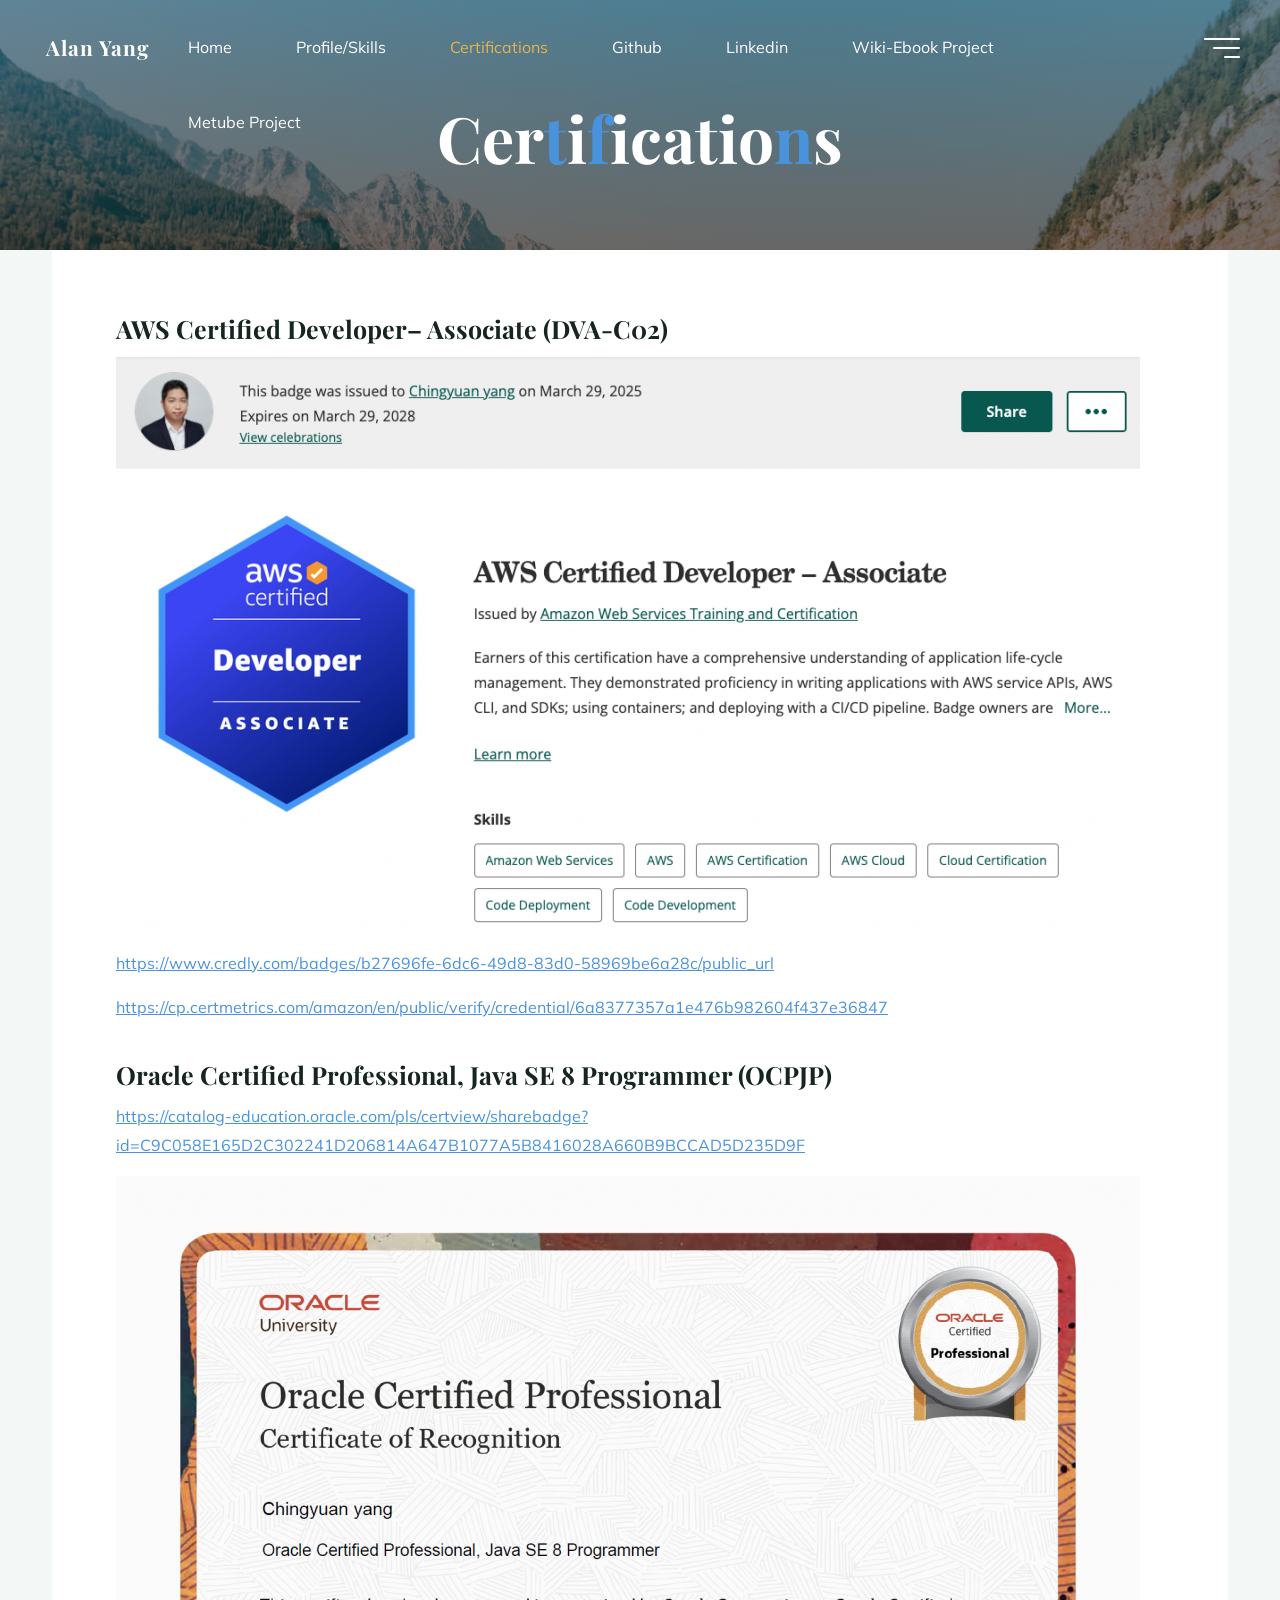
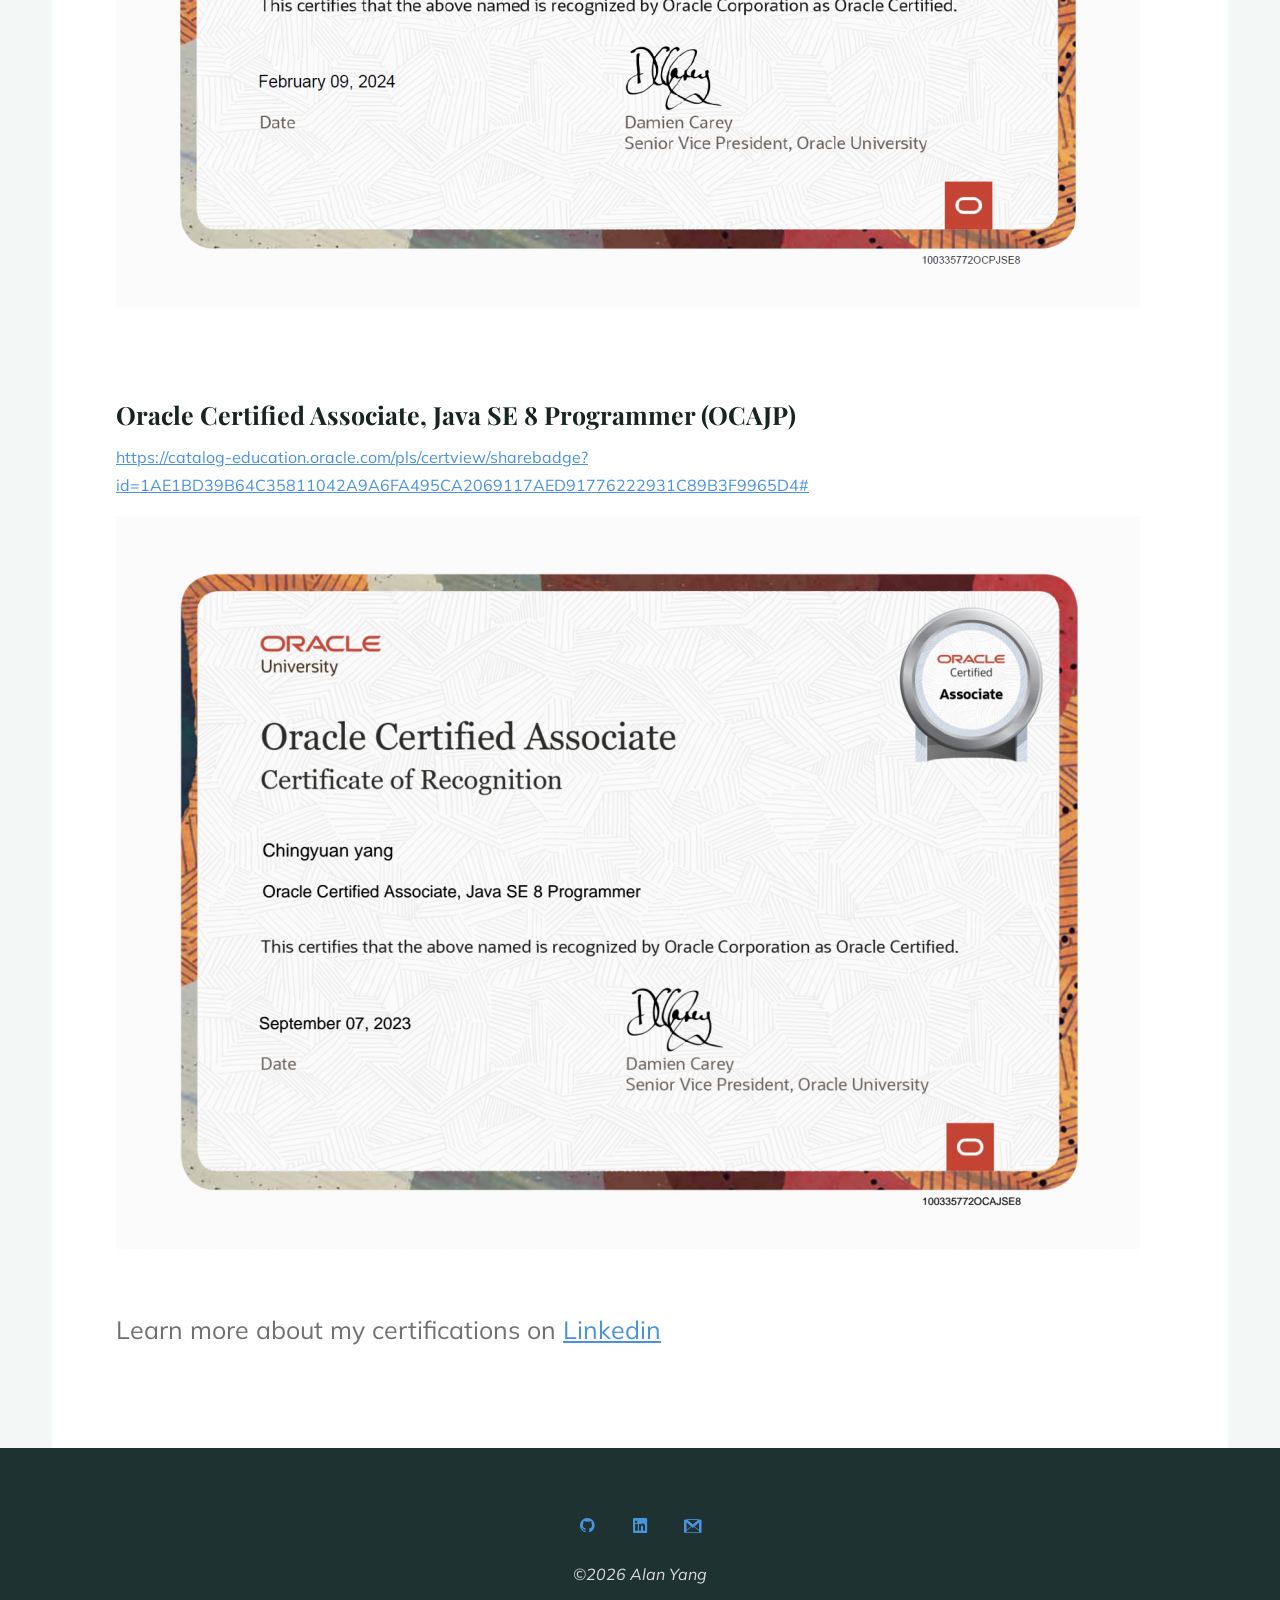
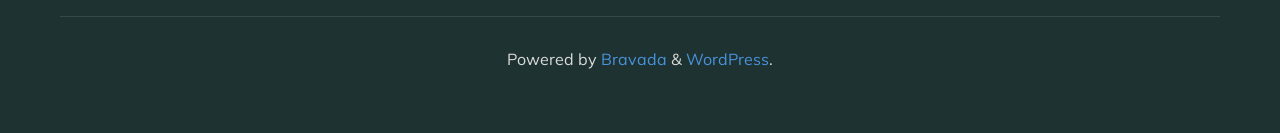
==== commit 37a157c3: "update image file path" ====
--- a/certifications/index.html
+++ b/certifications/index.html
@@ -2466,21 +2466,21 @@
     >
     <link
       rel="icon"
-      href="https://chingyuany.github.io/portfolio/d2543f05-cde2-4e4e-b334-9ea7fa13bbe0/wp-content/uploads/2022/06/cropped-虛擬頭像-32x32.png"
+      href="../d2543f05-cde2-4e4e-b334-9ea7fa13bbe0/wp-content/uploads/2022/06/cropped-虛擬頭像-32x32.png"
       sizes="32x32"
     />
     <link
       rel="icon"
-      href="https://chingyuany.github.io/portfolio/d2543f05-cde2-4e4e-b334-9ea7fa13bbe0/wp-content/uploads/2022/06/cropped-虛擬頭像-192x192.png"
+      href="../d2543f05-cde2-4e4e-b334-9ea7fa13bbe0/wp-content/uploads/2022/06/cropped-虛擬頭像-192x192.png"
       sizes="192x192"
     />
     <link
       rel="apple-touch-icon"
-      href="https://chingyuany.github.io/portfolio/d2543f05-cde2-4e4e-b334-9ea7fa13bbe0/wp-content/uploads/2022/06/cropped-虛擬頭像-180x180.png"
+      href="../d2543f05-cde2-4e4e-b334-9ea7fa13bbe0/wp-content/uploads/2022/06/cropped-虛擬頭像-180x180.png"
     />
     <meta
       name="msapplication-TileImage"
-      content="https://chingyuany.github.io/portfolio/d2543f05-cde2-4e4e-b334-9ea7fa13bbe0/wp-content/uploads/2022/06/cropped-虛擬頭像-270x270.png"
+      content="../d2543f05-cde2-4e4e-b334-9ea7fa13bbe0/wp-content/uploads/2022/06/cropped-虛擬頭像-270x270.png"
     />
   </head>
 
@@ -2751,13 +2751,13 @@
             <div
               class="header-image"
               style="
-                background-image: url(https://chingyuany.github.io/portfolio/d2543f05-cde2-4e4e-b334-9ea7fa13bbe0/wp-content/themes/bravada/resources/images/headers/mirrorlake.jpg);
+                background-image: url(../d2543f05-cde2-4e4e-b334-9ea7fa13bbe0/wp-content/themes/bravada/resources/images/headers/mirrorlake.jpg);
               "
             ></div>
             <img
               class="header-image"
               alt="Alan Yang"
-              src="https://chingyuany.github.io/portfolio/d2543f05-cde2-4e4e-b334-9ea7fa13bbe0/wp-content/themes/bravada/resources/images/headers/mirrorlake.jpg"
+              src="../d2543f05-cde2-4e4e-b334-9ea7fa13bbe0/wp-content/themes/bravada/resources/images/headers/mirrorlake.jpg"
             />
             <div id="header-page-title">
               <div id="header-page-title-inside">
@@ -2805,15 +2805,15 @@
                       decoding="async"
                       width="1024"
                       height="592"
-                      src="https://chingyuany.github.io/portfolio/d2543f05-cde2-4e4e-b334-9ea7fa13bbe0/wp-content/uploads/2025/04/with-badge-1024x592.png"
+                      src="../d2543f05-cde2-4e4e-b334-9ea7fa13bbe0/wp-content/uploads/2025/04/with-badge-1024x592.png"
                       alt=""
                       class="wp-image-305"
                       srcset="
-                        https://chingyuany.github.io/portfolio/d2543f05-cde2-4e4e-b334-9ea7fa13bbe0/wp-content/uploads/2025/04/with-badge-1024x592.png 1024w,
-                        https://chingyuany.github.io/portfolio/d2543f05-cde2-4e4e-b334-9ea7fa13bbe0/wp-content/uploads/2025/04/with-badge-300x173.png   300w,
-                        https://chingyuany.github.io/portfolio/d2543f05-cde2-4e4e-b334-9ea7fa13bbe0/wp-content/uploads/2025/04/with-badge-768x444.png   768w,
-                        https://chingyuany.github.io/portfolio/d2543f05-cde2-4e4e-b334-9ea7fa13bbe0/wp-content/uploads/2025/04/with-badge-519x300.png   519w,
-                        https://chingyuany.github.io/portfolio/d2543f05-cde2-4e4e-b334-9ea7fa13bbe0/wp-content/uploads/2025/04/with-badge.png          1146w
+                        ../d2543f05-cde2-4e4e-b334-9ea7fa13bbe0/wp-content/uploads/2025/04/with-badge-1024x592.png 1024w,
+                        ../d2543f05-cde2-4e4e-b334-9ea7fa13bbe0/wp-content/uploads/2025/04/with-badge-300x173.png   300w,
+                        ../d2543f05-cde2-4e4e-b334-9ea7fa13bbe0/wp-content/uploads/2025/04/with-badge-768x444.png   768w,
+                        ../d2543f05-cde2-4e4e-b334-9ea7fa13bbe0/wp-content/uploads/2025/04/with-badge-519x300.png   519w,
+                        ../d2543f05-cde2-4e4e-b334-9ea7fa13bbe0/wp-content/uploads/2025/04/with-badge.png          1146w
                       "
                       sizes="(max-width: 1024px) 100vw, 1024px"
                     />
@@ -2852,16 +2852,16 @@
                       decoding="async"
                       width="1024"
                       height="787"
-                      src="https://chingyuany.github.io/portfolio/d2543f05-cde2-4e4e-b334-9ea7fa13bbe0/wp-content/uploads/2024/02/809-1024x787.png"
+                      src="../d2543f05-cde2-4e4e-b334-9ea7fa13bbe0/wp-content/uploads/2024/02/809-1024x787.png"
                       alt=""
                       class="wp-image-269"
                       srcset="
-                        https://chingyuany.github.io/portfolio/d2543f05-cde2-4e4e-b334-9ea7fa13bbe0/wp-content/uploads/2024/02/809-1024x787.png  1024w,
-                        https://chingyuany.github.io/portfolio/d2543f05-cde2-4e4e-b334-9ea7fa13bbe0/wp-content/uploads/2024/02/809-300x231.png    300w,
-                        https://chingyuany.github.io/portfolio/d2543f05-cde2-4e4e-b334-9ea7fa13bbe0/wp-content/uploads/2024/02/809-768x591.png    768w,
-                        https://chingyuany.github.io/portfolio/d2543f05-cde2-4e4e-b334-9ea7fa13bbe0/wp-content/uploads/2024/02/809-1536x1181.png 1536w,
-                        https://chingyuany.github.io/portfolio/d2543f05-cde2-4e4e-b334-9ea7fa13bbe0/wp-content/uploads/2024/02/809-390x300.png    390w,
-                        https://chingyuany.github.io/portfolio/d2543f05-cde2-4e4e-b334-9ea7fa13bbe0/wp-content/uploads/2024/02/809.png           1627w
+                        ../d2543f05-cde2-4e4e-b334-9ea7fa13bbe0/wp-content/uploads/2024/02/809-1024x787.png  1024w,
+                        ../d2543f05-cde2-4e4e-b334-9ea7fa13bbe0/wp-content/uploads/2024/02/809-300x231.png    300w,
+                        ../d2543f05-cde2-4e4e-b334-9ea7fa13bbe0/wp-content/uploads/2024/02/809-768x591.png    768w,
+                        ../d2543f05-cde2-4e4e-b334-9ea7fa13bbe0/wp-content/uploads/2024/02/809-1536x1181.png 1536w,
+                        ../d2543f05-cde2-4e4e-b334-9ea7fa13bbe0/wp-content/uploads/2024/02/809-390x300.png    390w,
+                        ../d2543f05-cde2-4e4e-b334-9ea7fa13bbe0/wp-content/uploads/2024/02/809.png           1627w
                       "
                       sizes="(max-width: 1024px) 100vw, 1024px"
                     />
@@ -2883,16 +2883,16 @@
                       decoding="async"
                       width="1024"
                       height="791"
-                      src="https://chingyuany.github.io/portfolio/d2543f05-cde2-4e4e-b334-9ea7fa13bbe0/wp-content/uploads/2023/10/eCertificate-1024x791.png"
+                      src="../d2543f05-cde2-4e4e-b334-9ea7fa13bbe0/wp-content/uploads/2023/10/eCertificate-1024x791.png"
                       alt=""
                       class="wp-image-251"
                       srcset="
-                        https://chingyuany.github.io/portfolio/d2543f05-cde2-4e4e-b334-9ea7fa13bbe0/wp-content/uploads/2023/10/eCertificate-1024x791.png  1024w,
-                        https://chingyuany.github.io/portfolio/d2543f05-cde2-4e4e-b334-9ea7fa13bbe0/wp-content/uploads/2023/10/eCertificate-300x232.png    300w,
-                        https://chingyuany.github.io/portfolio/d2543f05-cde2-4e4e-b334-9ea7fa13bbe0/wp-content/uploads/2023/10/eCertificate-768x593.png    768w,
-                        https://chingyuany.github.io/portfolio/d2543f05-cde2-4e4e-b334-9ea7fa13bbe0/wp-content/uploads/2023/10/eCertificate-1536x1187.png 1536w,
-                        https://chingyuany.github.io/portfolio/d2543f05-cde2-4e4e-b334-9ea7fa13bbe0/wp-content/uploads/2023/10/eCertificate-388x300.png    388w,
-                        https://chingyuany.github.io/portfolio/d2543f05-cde2-4e4e-b334-9ea7fa13bbe0/wp-content/uploads/2023/10/eCertificate.png           1584w
+                        ../d2543f05-cde2-4e4e-b334-9ea7fa13bbe0/wp-content/uploads/2023/10/eCertificate-1024x791.png  1024w,
+                        ../d2543f05-cde2-4e4e-b334-9ea7fa13bbe0/wp-content/uploads/2023/10/eCertificate-300x232.png    300w,
+                        ../d2543f05-cde2-4e4e-b334-9ea7fa13bbe0/wp-content/uploads/2023/10/eCertificate-768x593.png    768w,
+                        ../d2543f05-cde2-4e4e-b334-9ea7fa13bbe0/wp-content/uploads/2023/10/eCertificate-1536x1187.png 1536w,
+                        ../d2543f05-cde2-4e4e-b334-9ea7fa13bbe0/wp-content/uploads/2023/10/eCertificate-388x300.png    388w,
+                        ../d2543f05-cde2-4e4e-b334-9ea7fa13bbe0/wp-content/uploads/2023/10/eCertificate.png           1584w
                       "
                       sizes="(max-width: 1024px) 100vw, 1024px"
                     />
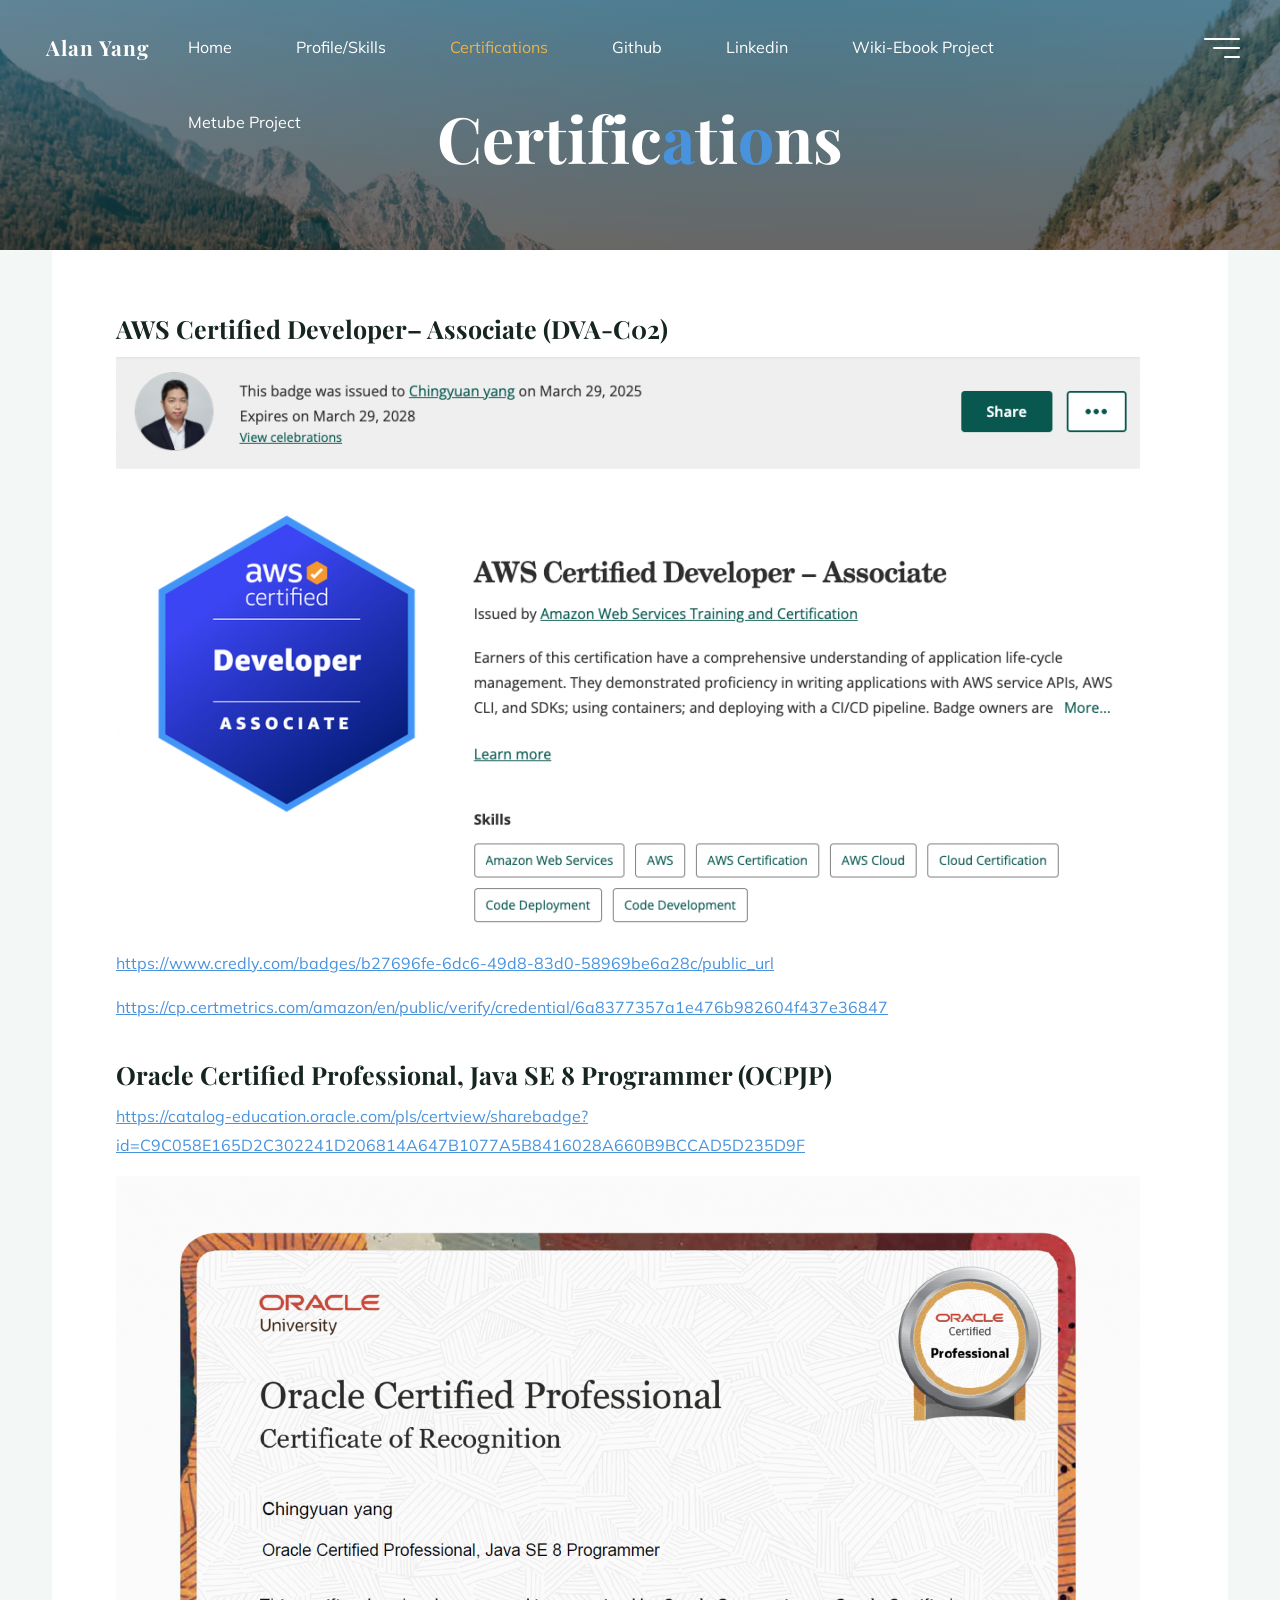
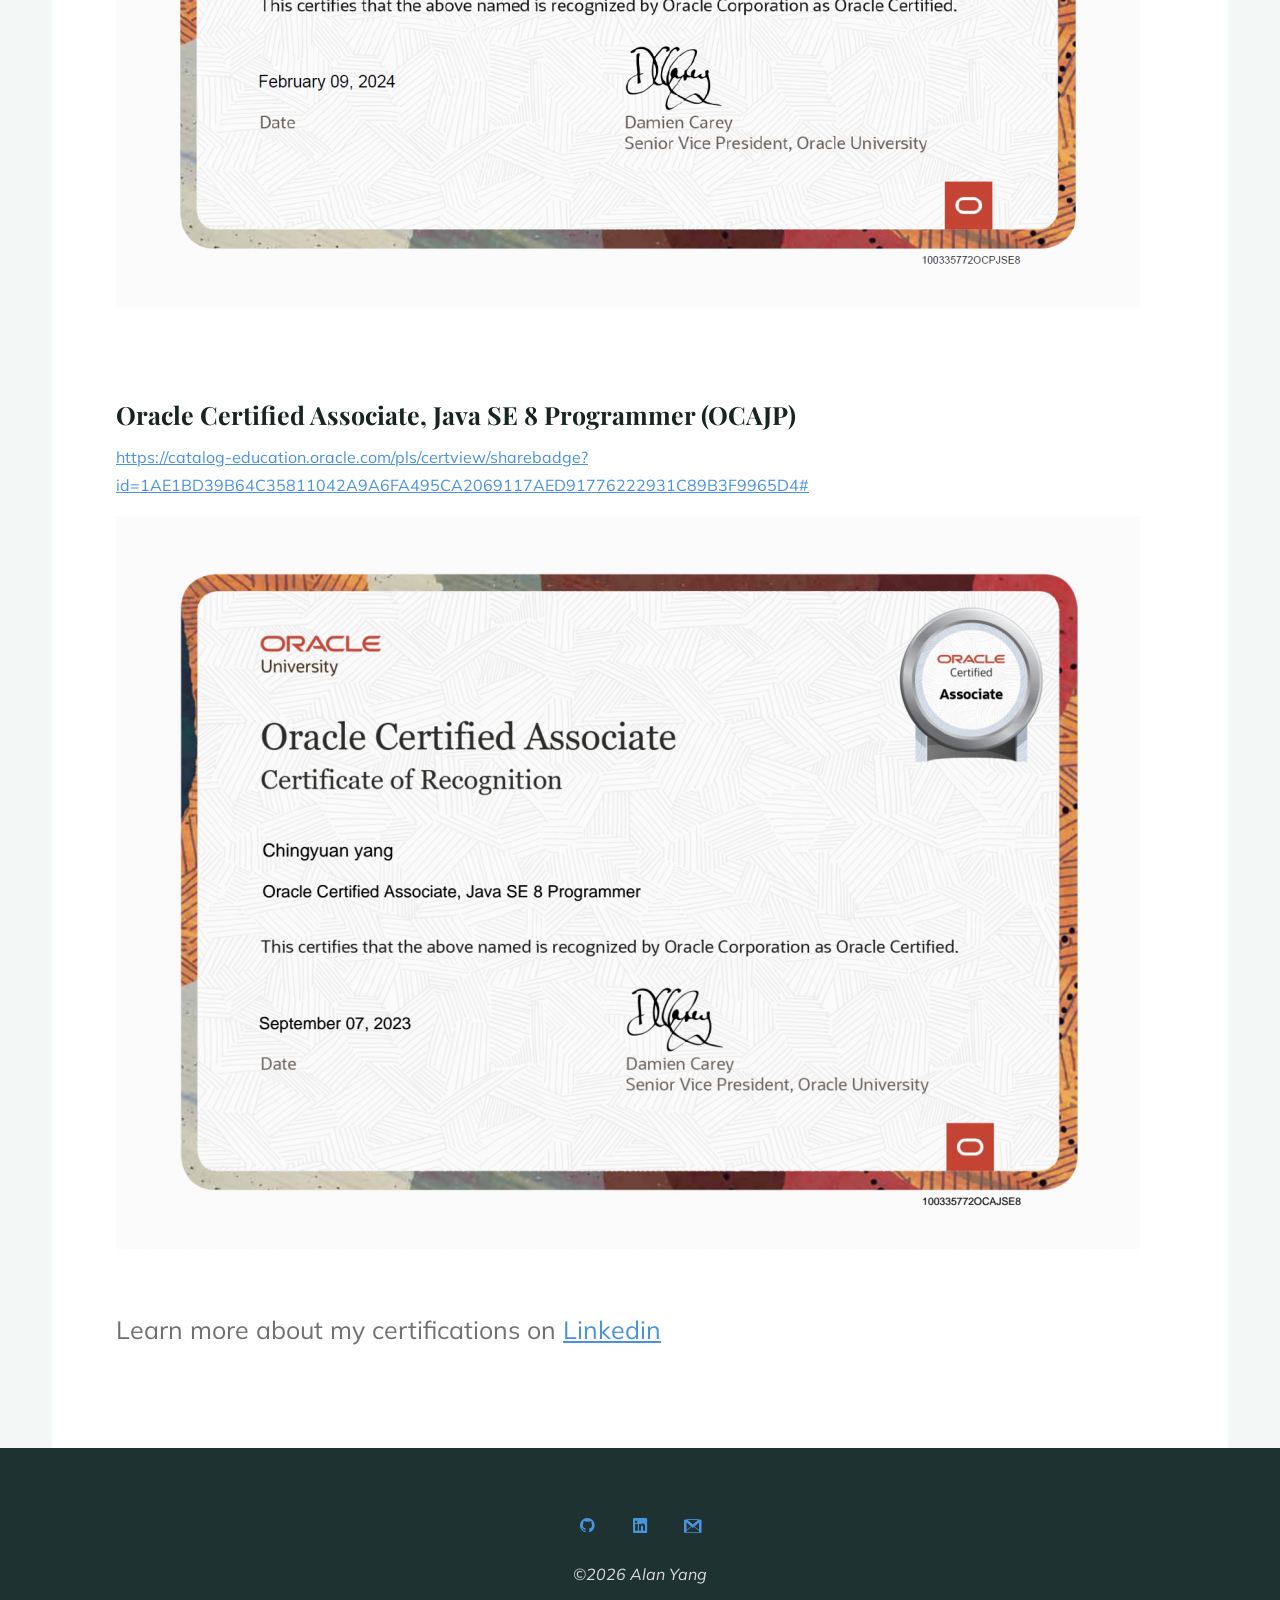
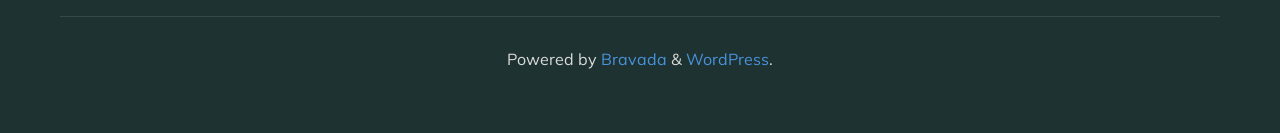
==== commit a9251692: "comment search" ====
--- a/certifications/index.html
+++ b/certifications/index.html
@@ -2520,7 +2520,7 @@
           <nav id="mobile-menu" tabindex="-1">
             <div class="side-menu side-section">
               <ul id="mobile-nav" class="">
-                <li class="menu-main-search menu-search-animated">
+                <!-- <li class="menu-main-search menu-search-animated">
                   <form
                     role="search"
                     method="get"
@@ -2546,7 +2546,7 @@
                       <i class="icon-search2"></i><i class="icon-search2"></i>
                     </button>
                   </form>
-                </li>
+                </li> -->
                 <li
                   id="menu-item-166"
                   class="menu-item menu-item-type-post_type menu-item-object-page menu-item-home menu-item-166"
